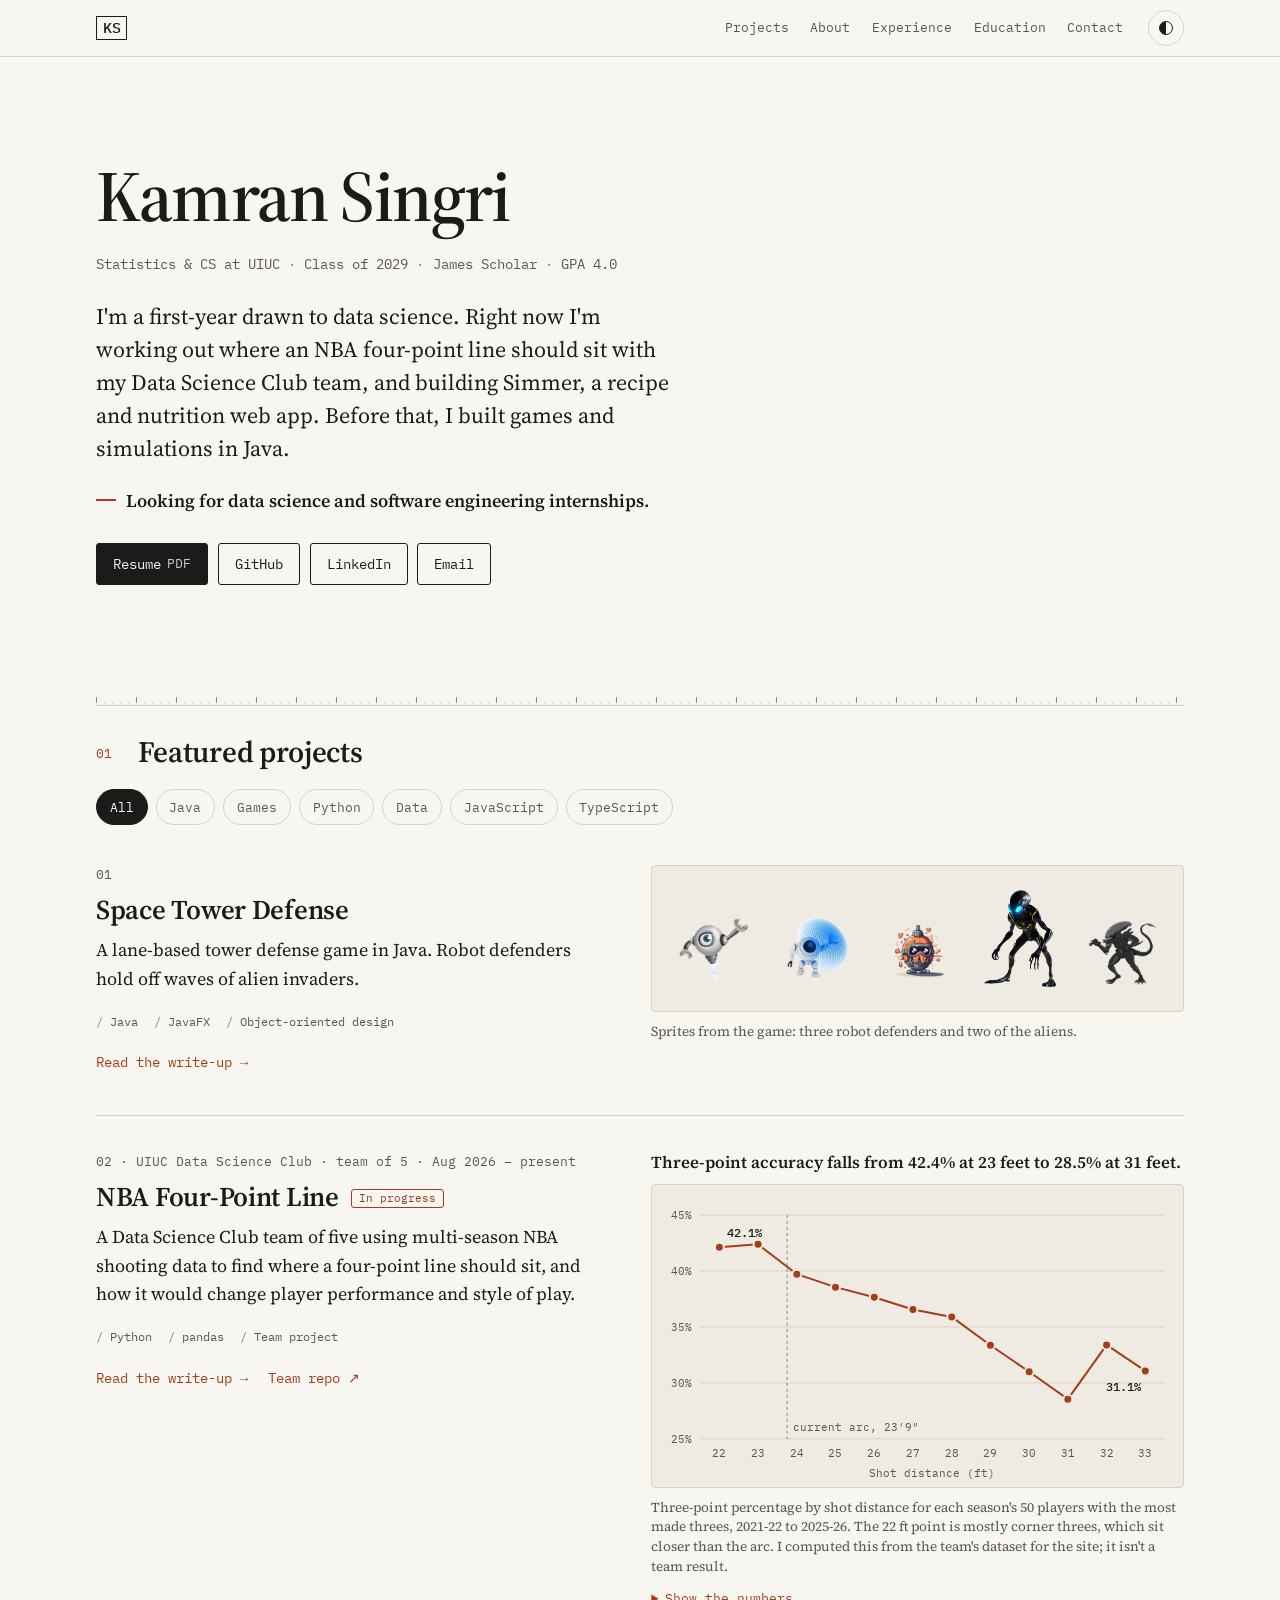
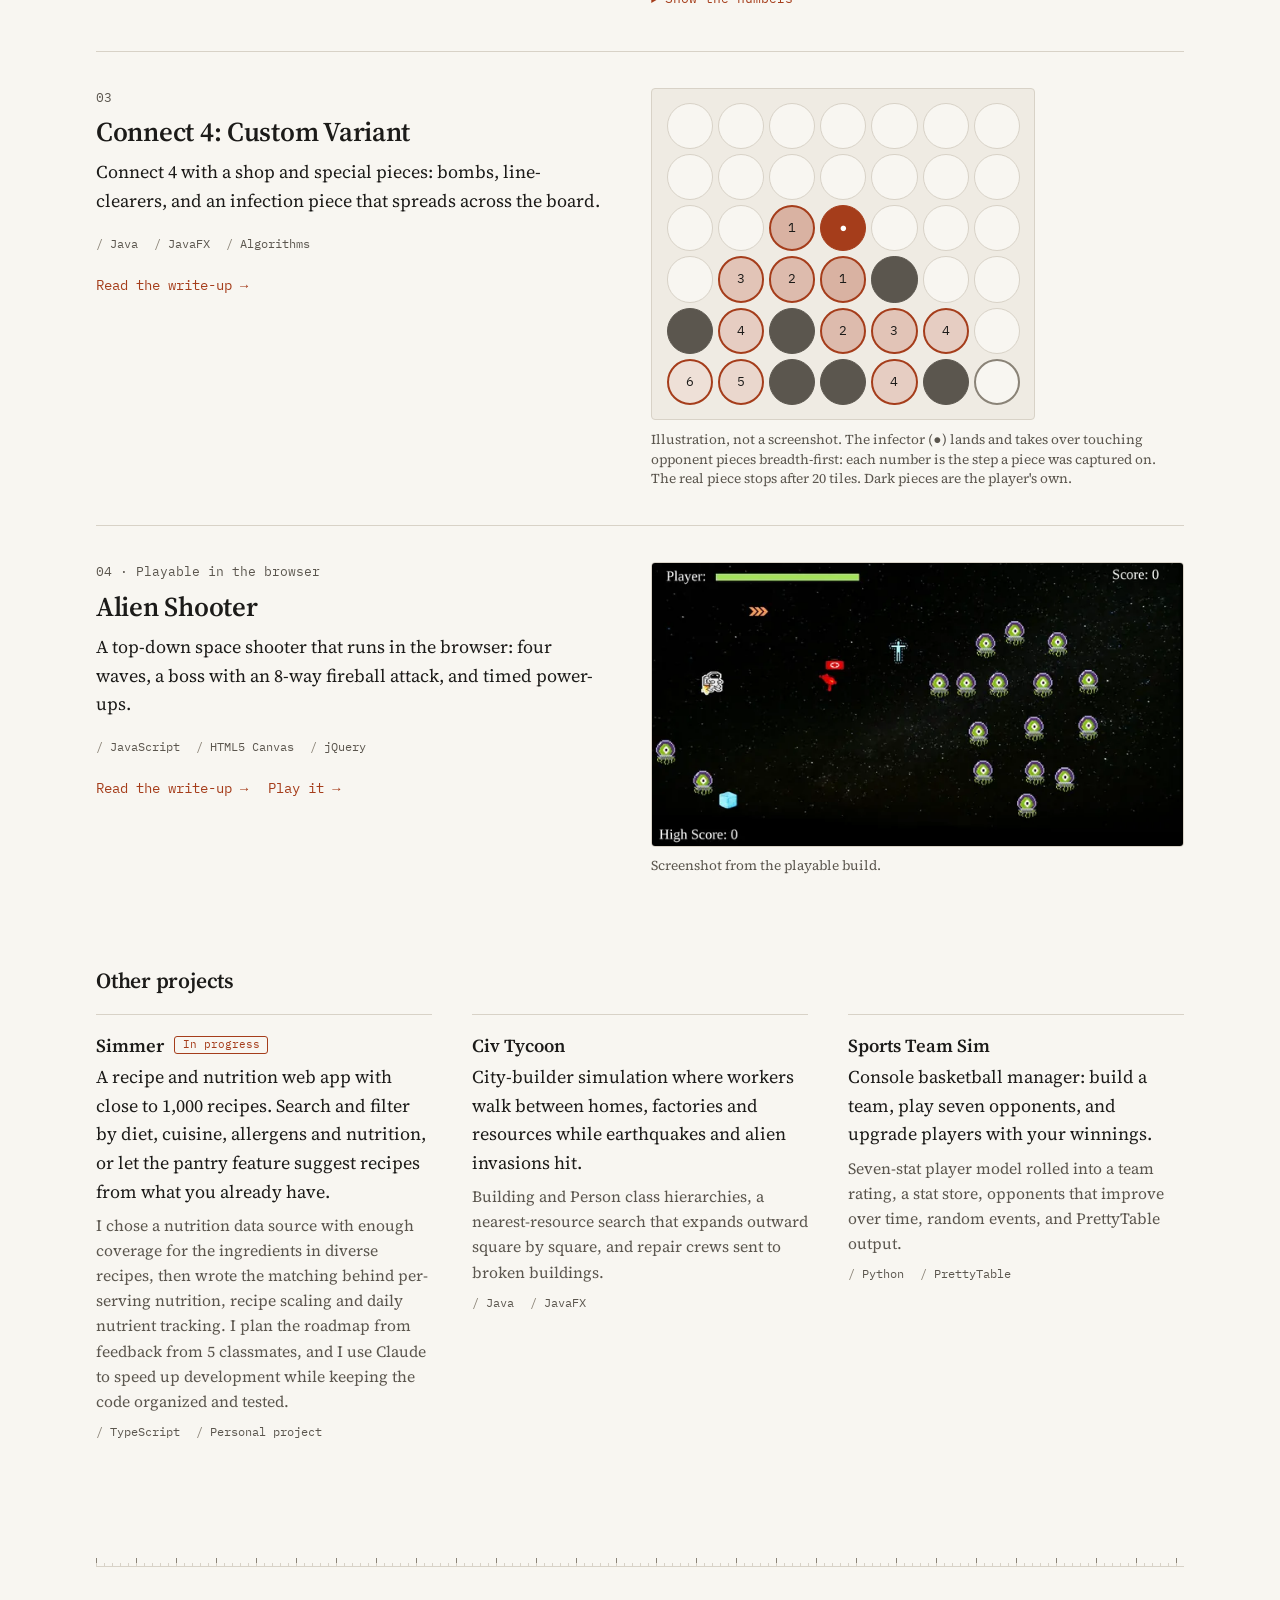
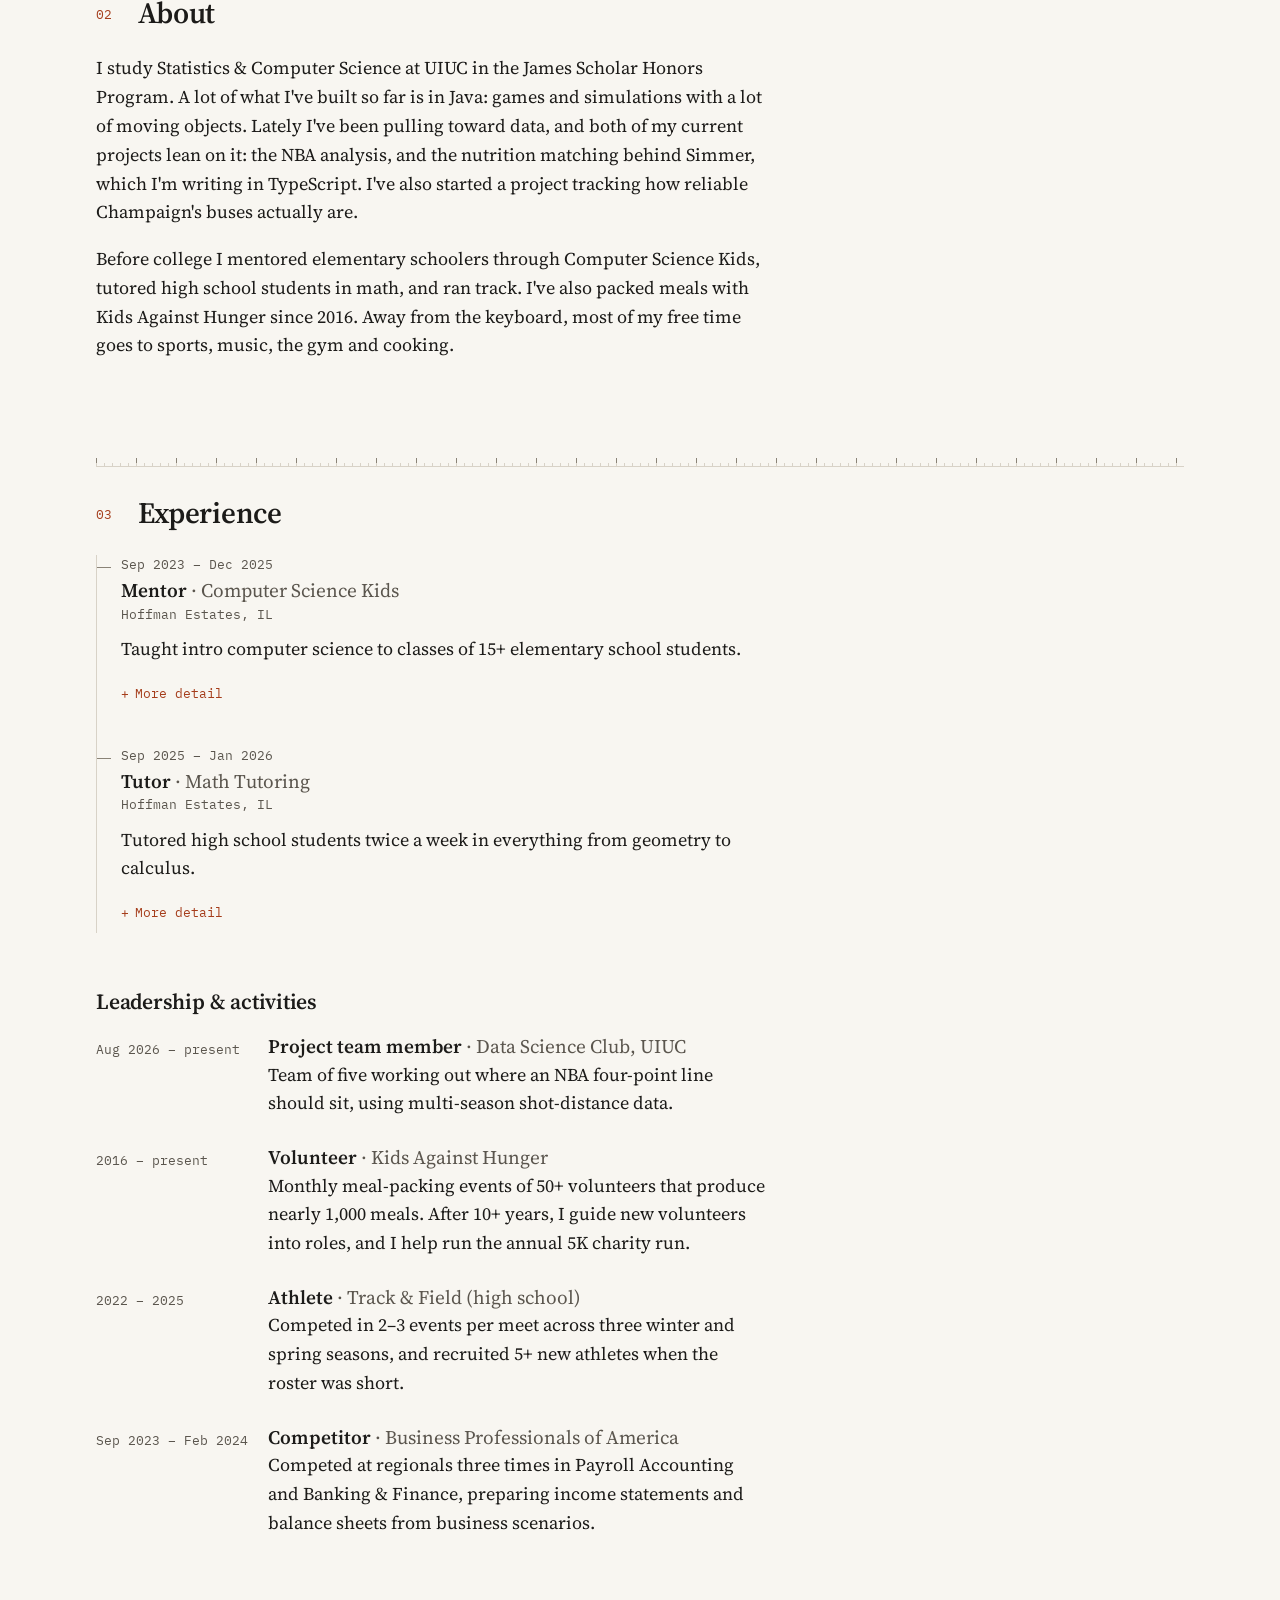
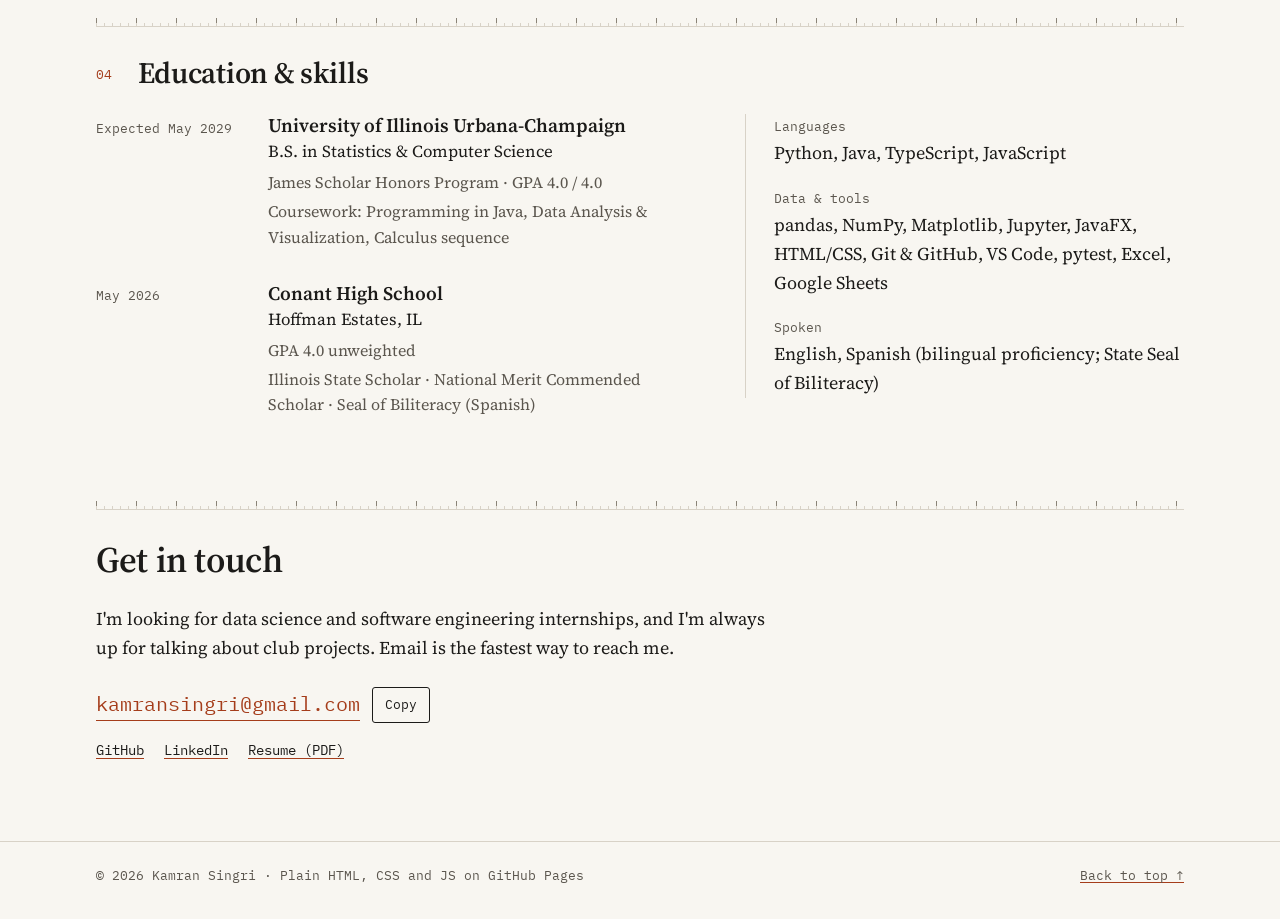
==== index.html @ b85ba096 "Clarify copy: specific hero intro, chart takeaway, less jargon - Hero intro says what Kamran is work" ====
<!doctype html>
<html lang="en">
<head>
<meta charset="utf-8">
<meta name="viewport" content="width=device-width, initial-scale=1">
<title>Kamran Singri · Statistics &amp; CS at UIUC</title>
<meta name="description" content="Kamran Singri: first-year Statistics & Computer Science student at UIUC, interested in data science. Projects in Python, Java and JavaScript.">
<meta name="author" content="Kamran Singri">
<link rel="canonical" href="https://kamransingri.github.io/">
<meta property="og:type" content="website">
<meta property="og:title" content="Kamran Singri · Statistics & CS at UIUC">
<meta property="og:description" content="First-year Statistics & Computer Science student at UIUC, interested in data science. Projects, experience and contact.">
<meta property="og:url" content="https://kamransingri.github.io/">
<meta property="og:image" content="https://kamransingri.github.io/assets/og.png">
<meta property="og:image:width" content="1200">
<meta property="og:image:height" content="630">
<meta property="og:image:alt" content="Kamran Singri: UIUC, Statistics & CS, data science">
<meta name="twitter:card" content="summary_large_image">
<meta name="theme-color" content="#f8f6f1" media="(prefers-color-scheme: light)">
<meta name="theme-color" content="#161513" media="(prefers-color-scheme: dark)">
<link rel="icon" href="favicon.svg" type="image/svg+xml">
<link rel="icon" href="favicon-32.png" sizes="32x32" type="image/png">
<link rel="apple-touch-icon" href="apple-touch-icon.png">
<link rel="preload" href="assets/fonts/source-serif-4-var.woff2" as="font" type="font/woff2" crossorigin>
<link rel="stylesheet" href="css/style.css">
<script>try{var t=localStorage.getItem("theme");if(t==="light"||t==="dark")document.documentElement.setAttribute("data-theme",t)}catch(e){}</script>
</head>
<body>
<a class="skip" href="#main">Skip to content</a>

<header class="site-nav">
  <div class="nav-inner">
    <a class="brand mono" href="#top" aria-label="KS: Kamran Singri, back to top">KS</a>
    <nav aria-label="Sections">
      <ul class="nav-links">
        <li><a href="#projects">Projects</a></li>
        <li><a href="#about">About</a></li>
        <li><a href="#experience">Experience</a></li>
        <li><a href="#education">Education</a></li>
        <li><a href="#contact">Contact</a></li>
      </ul>
    </nav>
    <button type="button" class="theme-toggle" aria-label="Switch to dark theme" hidden><span class="theme-icon" aria-hidden="true"></span></button>
  </div>
</header>

<main id="main">
  <section class="intro" id="top" aria-labelledby="intro-title">
    <div class="wrap" data-render="intro"><!--r:intro--><h1 id="intro-title">Kamran Singri</h1><ul class="creds mono" aria-label="At a glance"><li>Statistics &amp; CS at UIUC</li><li>Class of 2029</li><li>James Scholar</li><li>GPA 4.0</li></ul><p class="lede">I'm a first-year drawn to data science. Right now I'm working out where an NBA four-point line should sit with my Data Science Club team, and building Simmer, a recipe and nutrition web app. Before that, I built games and simulations in Java.</p><p class="seeking">Looking for data science and software engineering internships.</p><ul class="link-row" aria-label="Links"><li><a class="btn btn-primary" href="assets/resume.pdf">Resume <span class="mono small">PDF</span></a></li><li><a class="btn" href="https://github.com/kamransingri" rel="noopener">GitHub</a></li><li><a class="btn" href="https://www.linkedin.com/in/kamran-singri-745344428/" rel="noopener">LinkedIn</a></li><li><a class="btn" href="mailto:kamransingri@gmail.com">Email</a></li></ul><!--/r:intro--></div>
  </section>

  <section class="section" id="projects" aria-labelledby="projects-title">
    <div class="wrap">
      <h2 id="projects-title"><span class="sec-num mono">01</span>Featured projects</h2>
      <div data-render="filters"><!--r:filters--><div class="filters" role="group" aria-label="Filter projects by tag" hidden><button type="button" class="chip" aria-pressed="true" data-filter="all">All</button><button type="button" class="chip" aria-pressed="false" data-filter="java">Java</button><button type="button" class="chip" aria-pressed="false" data-filter="games">Games</button><button type="button" class="chip" aria-pressed="false" data-filter="python">Python</button><button type="button" class="chip" aria-pressed="false" data-filter="data">Data</button><button type="button" class="chip" aria-pressed="false" data-filter="javascript">JavaScript</button><button type="button" class="chip" aria-pressed="false" data-filter="typescript">TypeScript</button><p class="filter-count mono" aria-live="polite"></p></div><!--/r:filters--></div>
      <div class="projects" data-render="featured"><!--r:featured--><article class="project" data-tags="java games" aria-labelledby="pj-space-tower-defense"><div class="project-text"><p class="idx mono">01</p><h3 id="pj-space-tower-defense"><a href="projects/space-tower-defense.html">Space Tower Defense</a></h3><p>A lane-based tower defense game in Java. Robot defenders hold off waves of alien invaders.</p><ul class="tags" aria-label="Tech"><li class="mono">Java</li><li class="mono">JavaFX</li><li class="mono">Object-oriented design</li></ul><ul class="project-links"><li><a href="projects/space-tower-defense.html">Read the write-up <span aria-hidden="true">→</span></a></li></ul></div><div class="project-visual"><figure class="visual visual-sprites"><div class="sprite-row"><img src="assets/img/pvz/defenders/RobotShooter.webp" alt="Robot Shooter defender sprite" width="72" height="72" loading="lazy" decoding="async"><img src="assets/img/pvz/defenders/RobotShield.webp" alt="Robot Shield defender sprite" width="72" height="72" loading="lazy" decoding="async"><img src="assets/img/pvz/defenders/RobotMineActivated.webp" alt="Robot Mine defender sprite" width="72" height="72" loading="lazy" decoding="async"><img src="assets/img/pvz/enemies/BasicAlien.webp" alt="Basic Alien enemy sprite" width="72" height="72" loading="lazy" decoding="async"><img src="assets/img/pvz/enemies/DashingAlien.webp" alt="Dashing Alien enemy sprite" width="72" height="72" loading="lazy" decoding="async"></div><figcaption>Sprites from the game: three robot defenders and two of the aliens.</figcaption></figure></div></article><article class="project" data-tags="python data" aria-labelledby="pj-nba-four-point-line"><div class="project-text"><p class="idx mono">02 · UIUC Data Science Club · team of 5 · Aug 2026 – present</p><h3 id="pj-nba-four-point-line"><a href="projects/nba-four-point-line.html">NBA Four-Point Line</a> <span class="status mono">In progress</span></h3><p>A Data Science Club team of five using multi-season NBA shooting data to find where a four-point line should sit, and how it would change player performance and style of play.</p><ul class="tags" aria-label="Tech"><li class="mono">Python</li><li class="mono">pandas</li><li class="mono">Team project</li></ul><ul class="project-links"><li><a href="projects/nba-four-point-line.html">Read the write-up <span aria-hidden="true">→</span></a></li><li><a href="https://github.com/UIUC-DSC/team-Starting-Five-Minus-One" rel="noopener">Team repo <span aria-hidden="true">↗</span></a></li></ul></div><div class="project-visual"><figure class="visual visual-chart"><p class="chart-takeaway">Three-point accuracy falls from 42.4% at 23 feet to 28.5% at 31 feet.</p><div class="chart-wrap" data-chart><svg class="chart" viewBox="0 0 640 290" role="img" aria-labelledby="nba-chart-title"><title id="nba-chart-title">3-point percentage by shot distance, 22 to 33 feet</title><line class="grid" x1="44" x2="626" y1="246.0" y2="246.0"/><line class="grid" x1="44" x2="626" y1="190.0" y2="190.0"/><line class="grid" x1="44" x2="626" y1="134.0" y2="134.0"/><line class="grid" x1="44" x2="626" y1="78.0" y2="78.0"/><line class="grid" x1="44" x2="626" y1="22.0" y2="22.0"/><text class="tick" x="36" y="250.0" text-anchor="end">25%</text><text class="tick" x="36" y="194.0" text-anchor="end">30%</text><text class="tick" x="36" y="138.0" text-anchor="end">35%</text><text class="tick" x="36" y="82.0" text-anchor="end">40%</text><text class="tick" x="36" y="26.0" text-anchor="end">45%</text><text class="tick" x="68.3" y="264" text-anchor="middle">22</text><text class="tick" x="116.8" y="264" text-anchor="middle">23</text><text class="tick" x="165.3" y="264" text-anchor="middle">24</text><text class="tick" x="213.8" y="264" text-anchor="middle">25</text><text class="tick" x="262.3" y="264" text-anchor="middle">26</text><text class="tick" x="310.8" y="264" text-anchor="middle">27</text><text class="tick" x="359.3" y="264" text-anchor="middle">28</text><text class="tick" x="407.8" y="264" text-anchor="middle">29</text><text class="tick" x="456.3" y="264" text-anchor="middle">30</text><text class="tick" x="504.8" y="264" text-anchor="middle">31</text><text class="tick" x="553.3" y="264" text-anchor="middle">32</text><text class="tick" x="601.8" y="264" text-anchor="middle">33</text><line class="ref" x1="153.1" x2="153.1" y1="22" y2="246"/><text class="ref-label" x="159.1" y="238">current arc, 23′9″</text><path class="line" d="M68.3,54.4L116.8,51.4L165.3,81.2L213.8,94.2L262.3,104.3L310.8,116.5L359.3,124.0L407.8,152.3L456.3,178.9L504.8,206.3L553.3,152.0L601.8,178.0"/><g role="list"><g class="pt" tabindex="0" role="listitem" aria-label="22 ft: 42.1% (2,990 of 7,101)" data-tip="22 ft: 42.1% (2,990 of 7,101)"><circle class="hit" cx="68.3" cy="54.4" r="14"/><circle class="dot" cx="68.3" cy="54.4" r="4.5"/><title>22 ft: 42.1% (2,990 of 7,101)</title></g><g class="pt" tabindex="-1" role="listitem" aria-label="23 ft: 42.4% (5,639 of 13,307)" data-tip="23 ft: 42.4% (5,639 of 13,307)"><circle class="hit" cx="116.8" cy="51.4" r="14"/><circle class="dot" cx="116.8" cy="51.4" r="4.5"/><title>23 ft: 42.4% (5,639 of 13,307)</title></g><g class="pt" tabindex="-1" role="listitem" aria-label="24 ft: 39.7% (6,425 of 16,178)" data-tip="24 ft: 39.7% (6,425 of 16,178)"><circle class="hit" cx="165.3" cy="81.2" r="14"/><circle class="dot" cx="165.3" cy="81.2" r="4.5"/><title>24 ft: 39.7% (6,425 of 16,178)</title></g><g class="pt" tabindex="-1" role="listitem" aria-label="25 ft: 38.6% (13,544 of 35,132)" data-tip="25 ft: 38.6% (13,544 of 35,132)"><circle class="hit" cx="213.8" cy="94.2" r="14"/><circle class="dot" cx="213.8" cy="94.2" r="4.5"/><title>25 ft: 38.6% (13,544 of 35,132)</title></g><g class="pt" tabindex="-1" role="listitem" aria-label="26 ft: 37.7% (10,611 of 28,183)" data-tip="26 ft: 37.7% (10,611 of 28,183)"><circle class="hit" cx="262.3" cy="104.3" r="14"/><circle class="dot" cx="262.3" cy="104.3" r="4.5"/><title>26 ft: 37.7% (10,611 of 28,183)</title></g><g class="pt" tabindex="-1" role="listitem" aria-label="27 ft: 36.6% (5,160 of 14,114)" data-tip="27 ft: 36.6% (5,160 of 14,114)"><circle class="hit" cx="310.8" cy="116.5" r="14"/><circle class="dot" cx="310.8" cy="116.5" r="4.5"/><title>27 ft: 36.6% (5,160 of 14,114)</title></g><g class="pt" tabindex="-1" role="listitem" aria-label="28 ft: 35.9% (2,362 of 6,581)" data-tip="28 ft: 35.9% (2,362 of 6,581)"><circle class="hit" cx="359.3" cy="124.0" r="14"/><circle class="dot" cx="359.3" cy="124.0" r="4.5"/><title>28 ft: 35.9% (2,362 of 6,581)</title></g><g class="pt" tabindex="-1" role="listitem" aria-label="29 ft: 33.4% (1,157 of 3,468)" data-tip="29 ft: 33.4% (1,157 of 3,468)"><circle class="hit" cx="407.8" cy="152.3" r="14"/><circle class="dot" cx="407.8" cy="152.3" r="4.5"/><title>29 ft: 33.4% (1,157 of 3,468)</title></g><g class="pt" tabindex="-1" role="listitem" aria-label="30 ft: 31.0% (581 of 1,875)" data-tip="30 ft: 31.0% (581 of 1,875)"><circle class="hit" cx="456.3" cy="178.9" r="14"/><circle class="dot" cx="456.3" cy="178.9" r="4.5"/><title>30 ft: 31.0% (581 of 1,875)</title></g><g class="pt" tabindex="-1" role="listitem" aria-label="31 ft: 28.5% (280 of 981)" data-tip="31 ft: 28.5% (280 of 981)"><circle class="hit" cx="504.8" cy="206.3" r="14"/><circle class="dot" cx="504.8" cy="206.3" r="4.5"/><title>31 ft: 28.5% (280 of 981)</title></g><g class="pt" tabindex="-1" role="listitem" aria-label="32 ft: 33.4% (183 of 548)" data-tip="32 ft: 33.4% (183 of 548)"><circle class="hit" cx="553.3" cy="152.0" r="14"/><circle class="dot" cx="553.3" cy="152.0" r="4.5"/><title>32 ft: 33.4% (183 of 548)</title></g><g class="pt" tabindex="-1" role="listitem" aria-label="33 ft: 31.1% (96 of 309)" data-tip="33 ft: 31.1% (96 of 309)"><circle class="hit" cx="601.8" cy="178.0" r="14"/><circle class="dot" cx="601.8" cy="178.0" r="4.5"/><title>33 ft: 31.1% (96 of 309)</title></g></g><text class="direct" x="76.3" y="44.4">42.1%</text><text class="direct" x="597.8" y="198.0" text-anchor="end">31.1%</text><text class="axis-label" x="335" y="284" text-anchor="middle">Shot distance (ft)</text></svg><div class="tip" role="status" aria-live="polite" hidden></div></div><figcaption>Three-point percentage by shot distance for each season's 50 players with the most made threes, 2021-22 to 2025-26. The 22 ft point is mostly corner threes, which sit closer than the arc. I computed this from the team's dataset for the site; it isn't a team result.</figcaption><details class="data-table"><summary>Show the numbers</summary><div class="table-wrap"><table><thead><tr><th scope="col">Distance</th><th scope="col">Made</th><th scope="col">Attempted</th><th scope="col">3P%</th></tr></thead><tbody><tr><td>22 ft</td><td>2,990</td><td>7,101</td><td>42.1%</td></tr><tr><td>23 ft</td><td>5,639</td><td>13,307</td><td>42.4%</td></tr><tr><td>24 ft</td><td>6,425</td><td>16,178</td><td>39.7%</td></tr><tr><td>25 ft</td><td>13,544</td><td>35,132</td><td>38.6%</td></tr><tr><td>26 ft</td><td>10,611</td><td>28,183</td><td>37.7%</td></tr><tr><td>27 ft</td><td>5,160</td><td>14,114</td><td>36.6%</td></tr><tr><td>28 ft</td><td>2,362</td><td>6,581</td><td>35.9%</td></tr><tr><td>29 ft</td><td>1,157</td><td>3,468</td><td>33.4%</td></tr><tr><td>30 ft</td><td>581</td><td>1,875</td><td>31.0%</td></tr><tr><td>31 ft</td><td>280</td><td>981</td><td>28.5%</td></tr><tr><td>32 ft</td><td>183</td><td>548</td><td>33.4%</td></tr><tr><td>33 ft</td><td>96</td><td>309</td><td>31.1%</td></tr></tbody></table></div></details></figure></div></article><article class="project" data-tags="java games" aria-labelledby="pj-connect-4-variant"><div class="project-text"><p class="idx mono">03</p><h3 id="pj-connect-4-variant"><a href="projects/connect-4-variant.html">Connect 4: Custom Variant</a></h3><p>Connect 4 with a shop and special pieces: bombs, line-clearers, and an infection piece that spreads across the board.</p><ul class="tags" aria-label="Tech"><li class="mono">Java</li><li class="mono">JavaFX</li><li class="mono">Algorithms</li></ul><ul class="project-links"><li><a href="projects/connect-4-variant.html">Read the write-up <span aria-hidden="true">→</span></a></li></ul></div><div class="project-visual"><figure class="visual visual-board"><div class="board" role="img" aria-label="Illustration: the infector piece lands on a Connect 4 board and takes over touching opponent pieces outward, one step at a time."><span class="cell"></span><span class="cell"></span><span class="cell"></span><span class="cell"></span><span class="cell"></span><span class="cell"></span><span class="cell"></span><span class="cell"></span><span class="cell"></span><span class="cell"></span><span class="cell"></span><span class="cell"></span><span class="cell"></span><span class="cell"></span><span class="cell"></span><span class="cell"></span><span class="cell g" style="--g:1">1</span><span class="cell inf">●</span><span class="cell"></span><span class="cell"></span><span class="cell"></span><span class="cell"></span><span class="cell g" style="--g:3">3</span><span class="cell g" style="--g:2">2</span><span class="cell g" style="--g:1">1</span><span class="cell own"></span><span class="cell"></span><span class="cell"></span><span class="cell own"></span><span class="cell g" style="--g:4">4</span><span class="cell own"></span><span class="cell g" style="--g:2">2</span><span class="cell g" style="--g:3">3</span><span class="cell g" style="--g:4">4</span><span class="cell"></span><span class="cell g" style="--g:6">6</span><span class="cell g" style="--g:5">5</span><span class="cell own"></span><span class="cell own"></span><span class="cell g" style="--g:4">4</span><span class="cell own"></span><span class="cell opp"></span></div><figcaption>Illustration, not a screenshot. The infector (●) lands and takes over touching opponent pieces breadth-first: each number is the step a piece was captured on. The real piece stops after 20 tiles. Dark pieces are the player's own.</figcaption></figure></div></article><article class="project" data-tags="javascript games" aria-labelledby="pj-alien-shooter"><div class="project-text"><p class="idx mono">04 · Playable in the browser</p><h3 id="pj-alien-shooter"><a href="projects/alien-shooter.html">Alien Shooter</a></h3><p>A top-down space shooter that runs in the browser: four waves, a boss with an 8-way fireball attack, and timed power-ups.</p><ul class="tags" aria-label="Tech"><li class="mono">JavaScript</li><li class="mono">HTML5 Canvas</li><li class="mono">jQuery</li></ul><ul class="project-links"><li><a href="projects/alien-shooter.html">Read the write-up <span aria-hidden="true">→</span></a></li><li><a href="demos/alien-shooter/index.html">Play it <span aria-hidden="true">→</span></a></li></ul></div><div class="project-visual"><figure class="visual visual-image"><img src="assets/img/alien-shooter.webp" srcset="assets/img/alien-shooter-640.webp 640w, assets/img/alien-shooter.webp 1200w" sizes="(min-width: 880px) 34rem, 100vw" alt="Alien Shooter gameplay: the astronaut on a starfield with aliens closing in" width="1200" height="640" loading="lazy" decoding="async"><figcaption>Screenshot from the playable build.</figcaption></figure></div></article><!--/r:featured--></div>
      <h3 class="h-sub" id="other-title">Other projects</h3>
      <div data-render="others"><!--r:others--><ul class="others"><li class="other" data-tags="typescript"><h4>Simmer <span class="status mono">In progress</span></h4><p>A recipe and nutrition web app with close to 1,000 recipes. Search and filter by diet, cuisine, allergens and nutrition, or let the pantry feature suggest recipes from what you already have.</p><p class="muted">I chose a nutrition data source with enough coverage for the ingredients in diverse recipes, then wrote the matching behind per-serving nutrition, recipe scaling and daily nutrient tracking. I plan the roadmap from feedback from 5 classmates, and I use Claude to speed up development while keeping the code organized and tested.</p><ul class="tags" aria-label="Tech"><li class="mono">TypeScript</li><li class="mono">Personal project</li></ul></li><li class="other" data-tags="java games"><h4>Civ Tycoon</h4><p>City-builder simulation where workers walk between homes, factories and resources while earthquakes and alien invasions hit.</p><p class="muted">Building and Person class hierarchies, a nearest-resource search that expands outward square by square, and repair crews sent to broken buildings.</p><ul class="tags" aria-label="Tech"><li class="mono">Java</li><li class="mono">JavaFX</li></ul></li><li class="other" data-tags="python games"><h4>Sports Team Sim</h4><p>Console basketball manager: build a team, play seven opponents, and upgrade players with your winnings.</p><p class="muted">Seven-stat player model rolled into a team rating, a stat store, opponents that improve over time, random events, and PrettyTable output.</p><ul class="tags" aria-label="Tech"><li class="mono">Python</li><li class="mono">PrettyTable</li></ul></li></ul><!--/r:others--></div>
      <p class="filter-empty muted" hidden>No projects with that tag.</p>
    </div>
  </section>

  <section class="section" id="about" aria-labelledby="about-title">
    <div class="wrap">
      <h2 id="about-title"><span class="sec-num mono">02</span>About</h2>
      <div class="prose" data-render="about"><!--r:about--><p>I study Statistics &amp; Computer Science at UIUC in the James Scholar Honors Program. A lot of what I've built so far is in Java: games and simulations with a lot of moving objects. Lately I've been pulling toward data, and both of my current projects lean on it: the NBA analysis, and the nutrition matching behind Simmer, which I'm writing in TypeScript. I've also started a project tracking how reliable Champaign's buses actually are.</p><p>Before college I mentored elementary schoolers through Computer Science Kids, tutored high school students in math, and ran track. I've also packed meals with Kids Against Hunger since 2016. Away from the keyboard, most of my free time goes to sports, music, the gym and cooking.</p><!--/r:about--></div>
    </div>
  </section>

  <section class="section" id="experience" aria-labelledby="experience-title">
    <div class="wrap">
      <h2 id="experience-title"><span class="sec-num mono">03</span>Experience</h2>
      <div data-render="experience"><!--r:experience--><ol class="timeline"><li class="tl-item"><p class="tl-when mono">Sep 2023 – Dec 2025</p><div class="tl-body"><h3>Mentor <span class="at">· Computer Science Kids</span></h3><p class="meta mono">Hoffman Estates, IL</p><p>Taught intro computer science to classes of 15+ elementary school students.</p><details class="more" id="exp-0"><summary>More detail</summary><ul><li>Turned abstract programming ideas into lessons that made sense to elementary schoolers.</li><li>Ran large-group activities for up to 60 students per session.</li><li>Designed and ran hands-on activities with a team of other mentors to reinforce core CS concepts.</li></ul></details></div></li><li class="tl-item"><p class="tl-when mono">Sep 2025 – Jan 2026</p><div class="tl-body"><h3>Tutor <span class="at">· Math Tutoring</span></h3><p class="meta mono">Hoffman Estates, IL</p><p>Tutored high school students twice a week in everything from geometry to calculus.</p><details class="more" id="exp-1"><summary>More detail</summary><ul><li>Worked one on one with 5+ students a session, using visual demonstrations and worked examples.</li><li>Worked with the other tutors on different ways to explain a topic when a student was stuck.</li></ul></details></div></li></ol><!--/r:experience--></div>
      <h3 class="h-sub" id="activities">Leadership &amp; activities</h3>
      <div data-render="activities"><!--r:activities--><ul class="acts"><li><p class="tl-when mono">Aug 2026 – present</p><div><h4>Project team member <span class="at">· Data Science Club, UIUC</span></h4><p>Team of five working out where an NBA four-point line should sit, using multi-season shot-distance data.</p></div></li><li><p class="tl-when mono">2016 – present</p><div><h4>Volunteer <span class="at">· Kids Against Hunger</span></h4><p>Monthly meal-packing events of 50+ volunteers that produce nearly 1,000 meals. After 10+ years, I guide new volunteers into roles, and I help run the annual 5K charity run.</p></div></li><li><p class="tl-when mono">2022 – 2025</p><div><h4>Athlete <span class="at">· Track &amp; Field (high school)</span></h4><p>Competed in 2–3 events per meet across three winter and spring seasons, and recruited 5+ new athletes when the roster was short.</p></div></li><li><p class="tl-when mono">Sep 2023 – Feb 2024</p><div><h4>Competitor <span class="at">· Business Professionals of America</span></h4><p>Competed at regionals three times in Payroll Accounting and Banking &amp; Finance, preparing income statements and balance sheets from business scenarios.</p></div></li></ul><!--/r:activities--></div>
    </div>
  </section>

  <section class="section" id="education" aria-labelledby="education-title">
    <div class="wrap">
      <h2 id="education-title"><span class="sec-num mono">04</span>Education &amp; skills</h2>
      <div class="edu-band" data-render="education"><!--r:education--><ul class="edu"><li><p class="tl-when mono">Expected May 2029</p><div><h3>University of Illinois Urbana-Champaign</h3><p class="meta">B.S. in Statistics &amp; Computer Science</p><p class="muted">James Scholar Honors Program · GPA 4.0 / 4.0</p><p class="muted">Coursework: Programming in Java, Data Analysis &amp; Visualization, Calculus sequence</p></div></li><li><p class="tl-when mono">May 2026</p><div><h3>Conant High School</h3><p class="meta">Hoffman Estates, IL</p><p class="muted">GPA 4.0 unweighted</p><p class="muted">Illinois State Scholar · National Merit Commended Scholar · Seal of Biliteracy (Spanish)</p></div></li></ul><dl class="skills"><div><dt class="mono">Languages</dt><dd>Python, Java, TypeScript, JavaScript</dd></div><div><dt class="mono">Data &amp; tools</dt><dd>pandas, NumPy, Matplotlib, Jupyter, JavaFX, HTML/CSS, Git &amp; GitHub, VS Code, pytest, Excel, Google Sheets</dd></div><div><dt class="mono">Spoken</dt><dd>English, Spanish (bilingual proficiency; State Seal of Biliteracy)</dd></div></dl><!--/r:education--></div>
    </div>
  </section>

  <section class="section contact" id="contact" aria-labelledby="contact-title">
    <div class="wrap" data-render="contact"><!--r:contact--><h2 id="contact-title">Get in touch</h2><p>I'm looking for data science and software engineering internships, and I'm always up for talking about club projects. Email is the fastest way to reach me.</p><p class="email-line"><a class="email mono" href="mailto:kamransingri@gmail.com">kamransingri@gmail.com</a><button type="button" class="btn btn-small copy" data-copy="kamransingri@gmail.com" hidden>Copy</button><span class="copied mono" role="status" aria-live="polite"></span></p><ul class="link-row plain"><li><a href="https://github.com/kamransingri" rel="noopener">GitHub</a></li><li><a href="https://www.linkedin.com/in/kamran-singri-745344428/" rel="noopener">LinkedIn</a></li><li><a href="assets/resume.pdf">Resume (PDF)</a></li></ul><!--/r:contact--></div>
  </section>
</main>

<footer class="site-footer">
  <div class="wrap footer-inner">
    <p class="mono small">© 2026 Kamran Singri · Plain HTML, CSS and JS on GitHub Pages</p>
    <p class="mono small"><a href="#top">Back to top ↑</a></p>
  </div>
</footer>

<script src="content/data.js"></script>
<script src="js/render.js"></script>
<script src="js/main.js"></script>
</body>
</html>
---- css/style.css ----
/* ==========================================================
   Kamran Singri: site styles
   Tokens first; everything else uses them.
   ========================================================== */

@font-face {
  font-family: "Source Serif 4";
  src: url("../assets/fonts/source-serif-4-var.woff2") format("woff2");
  font-weight: 400 700;
  font-style: normal;
  font-display: swap;
}
@font-face {
  font-family: "IBM Plex Mono";
  src: url("../assets/fonts/plex-mono-400.woff2") format("woff2");
  font-weight: 400;
  font-style: normal;
  font-display: swap;
}
@font-face {
  font-family: "IBM Plex Mono";
  src: url("../assets/fonts/plex-mono-500.woff2") format("woff2");
  font-weight: 500;
  font-style: normal;
  font-display: swap;
}

:root {
  color-scheme: light;
  --bg: #f8f6f1;
  --surface: #efebe3;
  --text: #1c1b19;
  --muted: #5b564e;
  --rule: #d8d2c7;
  --tick: #8a8377;
  --accent: #a53d1b;          /* "red pen" vermilion */
  --accent-ink: #ffffff;
  --accent-soft: rgba(165, 61, 27, 0.1);
  --focus: #a53d1b;

  --serif: "Source Serif 4", "Iowan Old Style", "Charter", Georgia, serif;
  --mono: "IBM Plex Mono", ui-monospace, "SFMono-Regular", Menlo, Consolas, monospace;

  --measure: 42rem;           /* ~70 characters of body text */
  --wide: 68rem;
  --gutter: clamp(1rem, 4vw, 2rem);
  --nav-h: 3.5rem;
}

@media (prefers-color-scheme: dark) {
  :root:not([data-theme="light"]) {
    color-scheme: dark;
    --bg: #161513;
    --surface: #201e1b;
    --text: #ebe7df;
    --muted: #a9a297;
    --rule: #37342f;
    --tick: #756e64;
    --accent: #f0906e;
    --accent-ink: #161513;
    --accent-soft: rgba(240, 144, 110, 0.12);
    --focus: #f0906e;
  }
}
:root[data-theme="dark"] {
  color-scheme: dark;
  --bg: #161513;
  --surface: #201e1b;
  --text: #ebe7df;
  --muted: #a9a297;
  --rule: #37342f;
  --tick: #756e64;
  --accent: #f0906e;
  --accent-ink: #161513;
  --accent-soft: rgba(240, 144, 110, 0.12);
  --focus: #f0906e;
}

/* ---------- Base ---------- */
*, *::before, *::after { box-sizing: border-box; }
html {
  -webkit-text-size-adjust: 100%;
  scroll-padding-top: calc(var(--nav-h) + 1rem);
}
@media (prefers-reduced-motion: no-preference) {
  html { scroll-behavior: smooth; }
}
body {
  margin: 0;
  background: var(--bg);
  color: var(--text);
  font-family: var(--serif);
  font-size: 1.125rem;
  line-height: 1.6;
  font-optical-sizing: auto;
  text-rendering: optimizeLegibility;
}
img, svg { max-width: 100%; height: auto; display: block; }
a { color: inherit; text-decoration-color: var(--accent); text-decoration-thickness: 1px; text-underline-offset: 0.18em; }
a:hover { color: var(--accent); }
p { margin: 0 0 1em; }
h1, h2, h3, h4 { line-height: 1.2; margin: 0; font-weight: 600; }
ul, ol { margin: 0; padding: 0; }
code { font-family: var(--mono); font-size: 0.85em; background: var(--surface); padding: 0.1em 0.35em; border-radius: 3px; }
:focus-visible { outline: 2px solid var(--focus); outline-offset: 3px; border-radius: 2px; }

.mono { font-family: var(--mono); letter-spacing: 0; }
.small { font-size: 0.8rem; }
.muted { color: var(--muted); }
[hidden] { display: none !important; }

.skip {
  position: absolute; left: 1rem; top: -3rem; z-index: 100;
  background: var(--text); color: var(--bg); padding: 0.5rem 0.9rem; font-family: var(--mono); font-size: 0.85rem;
}
.skip:focus { top: 0.75rem; }

/* One left edge for the whole page; text blocks are capped at ~70 characters inside it. */
.wrap { max-width: calc(var(--wide) + 2 * var(--gutter)); margin: 0 auto; padding: 0 var(--gutter); }
.prose, .timeline, .edu, .acts, .skills, .contact p, .lede, .page article > * { max-width: var(--measure); }
.page .wrap { max-width: calc(var(--measure) + 2 * var(--gutter)); }

/* ---------- Nav ---------- */
.site-nav {
  position: sticky; top: 0; z-index: 50;
  background: color-mix(in srgb, var(--bg) 92%, transparent);
  border-bottom: 1px solid var(--rule);
  -webkit-backdrop-filter: saturate(1.2) blur(6px);
  backdrop-filter: saturate(1.2) blur(6px);
}
.nav-inner {
  max-width: calc(var(--wide) + 2 * var(--gutter)); margin: 0 auto; padding: 0 var(--gutter);
  height: var(--nav-h); display: flex; align-items: center; gap: 1rem;
}
.brand { font-weight: 500; text-decoration: none; font-size: 0.95rem; border: 1px solid var(--text); padding: 0.1rem 0.35rem; line-height: 1.3; }
.brand:hover { border-color: var(--accent); }
.site-nav nav { margin-left: auto; min-width: 0; overflow-x: auto; scrollbar-width: none; }
@media (max-width: 720px) {
  .site-nav nav { -webkit-mask-image: linear-gradient(to right, #000 85%, transparent); mask-image: linear-gradient(to right, #000 85%, transparent); }
  .nav-links { padding-right: 1.5rem; }
}
.site-nav nav::-webkit-scrollbar { display: none; }
.nav-links { list-style: none; display: flex; gap: 0.25rem; }
.nav-links a {
  display: block; padding: 0.4rem 0.55rem; font-family: var(--mono); font-size: 0.8rem;
  text-decoration: none; color: var(--muted); white-space: nowrap; border-radius: 3px;
}
.nav-links a:hover { color: var(--text); }
.nav-links a[aria-current] { color: var(--text); box-shadow: inset 0 -2px 0 var(--accent); border-radius: 0; }
.theme-toggle {
  flex: none; width: 2.25rem; height: 2.25rem; display: grid; place-items: center;
  background: none; border: 1px solid var(--rule); border-radius: 50%; color: var(--text); cursor: pointer;
}
.theme-toggle:hover { border-color: var(--text); }
.theme-icon { width: 0.9rem; height: 0.9rem; border-radius: 50%; border: 1.5px solid currentColor; background: linear-gradient(90deg, currentColor 50%, transparent 50%); }

/* ---------- Signature: section rules drawn as an axis with tick marks ---------- */
.section { padding: clamp(3rem, 7vw, 5rem) 0 0; }
.section > .wrap::before {
  content: ""; display: block; height: 9px; margin-bottom: 1.75rem;
  background:
    linear-gradient(var(--rule), var(--rule)) left bottom / 100% 1px no-repeat,
    repeating-linear-gradient(to right, var(--rule) 0 1px, transparent 1px 8px) left bottom / 100% 4px no-repeat,
    repeating-linear-gradient(to right, var(--tick) 0 1px, transparent 1px 40px) left bottom / 100% 9px no-repeat;
}
.section h2 { font-size: clamp(1.5rem, 3vw, 1.85rem); margin-bottom: 1.5rem; letter-spacing: -0.01em; }
.sec-num { display: inline-block; min-width: 2.6rem; font-size: 0.8rem; font-weight: 400; color: var(--accent); vertical-align: 0.3em; }
/* Sub-heading inside a section (Other projects, Leadership & activities) */
.section .h-sub { margin: 3.5rem 0 1.25rem; font-size: 1.35rem; letter-spacing: -0.01em; }

/* ---------- Intro ---------- */
.intro { padding: clamp(3rem, 9vw, 6rem) 0 clamp(1rem, 3vw, 2rem); }
.kicker { font-size: 0.85rem; color: var(--muted); margin-bottom: 1rem; }
.intro h1 { font-size: clamp(2.75rem, 8vw, 4.5rem); letter-spacing: -0.025em; font-weight: 600; margin-bottom: 0.9rem; }
/* The at-a-glance facts a recruiter screens on, right under the name */
.creds { list-style: none; display: flex; flex-wrap: wrap; gap: 0.2rem 0; margin: 0 0 1.5rem; font-size: 0.85rem; color: var(--muted); }
.creds li { white-space: nowrap; }
/* Separator rides at the end of each item, so a wrapped line never starts with a dot */
.creds li:not(:last-child)::after { content: "·"; padding: 0 0.6em; color: var(--tick); }
.lede { font-size: clamp(1.2rem, 2.2vw, 1.375rem); line-height: 1.5; max-width: 36rem; }
/* The ask, led by a short red-pen tick so it reads as the point of the page */
.seeking { font-weight: 600; margin: 0; max-width: 36rem; }
.seeking::before {
  content: ""; display: inline-block; width: 1.25rem; height: 2px; margin-right: 0.6rem;
  background: var(--accent); vertical-align: 0.3em;
}
.link-row { list-style: none; display: flex; flex-wrap: wrap; gap: 0.6rem; margin-top: 1.75rem; }
.link-row.plain { gap: 1.25rem; margin-top: 1rem; font-family: var(--mono); font-size: 0.875rem; }

.btn {
  display: inline-flex; align-items: center; gap: 0.4rem; min-height: 2.6rem;
  padding: 0.45rem 1rem; border: 1px solid var(--text); border-radius: 3px; background: transparent;
  font-family: var(--mono); font-size: 0.85rem; color: var(--text); text-decoration: none; cursor: pointer; line-height: 1.2;
}
.btn:hover { border-color: var(--accent); color: var(--accent); }
.btn-primary { background: var(--text); color: var(--bg); }
.btn-primary:hover { background: var(--accent); border-color: var(--accent); color: var(--accent-ink); }
.btn-primary .small { opacity: 0.8; }
.btn-small { min-height: 2.25rem; padding: 0.25rem 0.75rem; font-size: 0.8rem; }

/* ---------- Prose ---------- */
.prose p { max-width: var(--measure); }

/* ---------- Timeline (vertical axis with ticks) ---------- */
.timeline { list-style: none; position: relative; padding-left: 1.5rem; border-left: 1px solid var(--rule); }
.tl-item { position: relative; padding-bottom: 2.25rem; }
.tl-item:last-child { padding-bottom: 0.25rem; }
.tl-item::before { content: ""; position: absolute; left: -1.5rem; top: 0.75rem; width: 0.9rem; height: 1px; background: var(--tick); }
.tl-when { font-size: 0.8rem; color: var(--muted); margin: 0 0 0.25rem; }
.tl-body h3, .acts h4, .edu h3 { font-size: 1.2rem; margin-bottom: 0.15rem; }
.at { font-weight: 400; color: var(--muted); }
.meta { font-size: 0.8rem; color: var(--muted); margin-bottom: 0.6rem; }
.edu .meta { font-family: var(--serif); font-size: 1.05rem; color: var(--text); margin-bottom: 0.25rem; }

details.more { margin-top: -0.25rem; }
details.more summary {
  display: inline-flex; align-items: center; gap: 0.4rem; cursor: pointer; list-style: none;
  font-family: var(--mono); font-size: 0.8rem; color: var(--accent); padding: 0.35rem 0;
}
details.more summary::-webkit-details-marker { display: none; }
details.more summary::before { content: "+"; display: inline-block; width: 1ch; }
details.more[open] summary::before { content: "−"; }
details.more ul { margin: 0.5rem 0 0; padding-left: 1.1rem; }
details.more li { margin-bottom: 0.35rem; }

/* ---------- Projects ---------- */
.filters { display: flex; flex-wrap: wrap; align-items: center; gap: 0.5rem; margin: -0.25rem 0 2rem; }
.chip {
  font-family: var(--mono); font-size: 0.8rem; min-height: 2.25rem; padding: 0.3rem 0.8rem; cursor: pointer;
  background: transparent; color: var(--muted); border: 1px solid var(--rule); border-radius: 999px;
}
.chip:hover { color: var(--text); border-color: var(--text); }
.chip[aria-pressed="true"] { background: var(--text); color: var(--bg); border-color: var(--text); }
.filter-count { margin: 0 0 0 0.5rem; font-size: 0.8rem; color: var(--muted); }

.project {
  display: grid; gap: 1.5rem; padding: 2.25rem 0; border-top: 1px solid var(--rule);
}
.project:first-child { border-top: 0; padding-top: 0.5rem; }
@media (min-width: 880px) {
  .project { grid-template-columns: minmax(0, 1fr) minmax(0, 1.05fr); gap: 3rem; align-items: start; }
}
.idx { font-size: 0.8rem; color: var(--muted); margin-bottom: 0.5rem; }
.project h3 { font-size: clamp(1.4rem, 2.6vw, 1.7rem); margin-bottom: 0.6rem; letter-spacing: -0.01em; }
.project h3 a { text-decoration: none; }
.project h3 a:hover { text-decoration: underline; }
.status { display: inline-block; vertical-align: 0.35em; margin-left: 0.4rem; font-size: 0.7rem; font-weight: 400; padding: 0.1rem 0.45rem; border: 1px solid var(--accent); color: var(--accent); border-radius: 3px; letter-spacing: 0; }
.tags { list-style: none; display: flex; flex-wrap: wrap; gap: 0.35rem 1rem; margin: 0.5rem 0 1rem; }
.tags li { font-size: 0.78rem; color: var(--muted); }
.tags li::before { content: "/ "; color: var(--tick); }
.project-links { list-style: none; display: flex; flex-wrap: wrap; gap: 0.4rem 1.25rem; font-family: var(--mono); font-size: 0.85rem; }
.project-links a { color: var(--accent); text-decoration: none; display: inline-block; padding: 0.3rem 0; }
.project-links a:hover { text-decoration: underline; }

.visual { margin: 0; }
.visual figcaption { font-size: 0.85rem; color: var(--muted); margin-top: 0.6rem; line-height: 1.45; }
.visual-sprites .sprite-row, .visual-image img, .chart-wrap, .board {
  background: var(--surface); border: 1px solid var(--rule); border-radius: 4px;
}
.visual-sprites .sprite-row { display: flex; flex-wrap: wrap; justify-content: space-around; align-items: end; gap: 0.75rem; padding: 1.5rem 1rem; }
.visual-sprites img { width: clamp(44px, 9vw, 72px); height: auto; image-rendering: auto; }
.visual-image img { width: 100%; height: auto; }

.board { display: grid; grid-template-columns: repeat(7, 1fr); gap: 5px; padding: 0.9rem; max-width: 24rem; }
.cell {
  display: grid; place-items: center; aspect-ratio: 1; border-radius: 50%; border: 1px solid var(--rule); background: var(--bg);
  font-family: var(--mono); font-size: clamp(0.6rem, 1.6vw, 0.8rem); color: var(--muted);
}
.cell.own { background: var(--muted); border-color: var(--muted); }
.cell.opp { background: var(--bg); border-color: var(--tick); border-width: 2px; }
.cell.g { border-color: var(--accent); border-width: 2px; color: var(--text); background: color-mix(in srgb, var(--accent) calc(42% - var(--g) * 5%), var(--bg)); }
.cell.inf { background: var(--accent); border-color: var(--accent); color: var(--accent-ink); }

/* Chart */
.chart-takeaway { font-weight: 600; font-size: 1.05rem; line-height: 1.35; margin: 0 0 0.6rem; }
.chart-wrap { position: relative; padding: 0.5rem 0.25rem 0.25rem; }
.chart { width: 100%; height: auto; overflow: visible; font-family: var(--mono); }
.chart-wrap .chart { max-width: none; }
.chart .grid { stroke: var(--rule); stroke-width: 1; }
.chart .tick { fill: var(--muted); font-size: 11px; }
.chart .axis-label { fill: var(--muted); font-size: 11px; }
.chart .ref { stroke: var(--tick); stroke-width: 1; stroke-dasharray: 3 3; }
.chart .ref-label { fill: var(--muted); font-size: 11px; }
.chart .line { fill: none; stroke: var(--accent); stroke-width: 2; stroke-linejoin: round; stroke-linecap: round; }
.chart .dot { fill: var(--accent); stroke: var(--surface); stroke-width: 2; }
.chart .hit { fill: transparent; }
.chart .pt { cursor: default; outline: none; }
.chart .pt:hover .dot, .chart .pt:focus .dot, .chart .pt.on .dot { r: 6.5; }
.chart .pt:focus-visible .hit { stroke: var(--focus); stroke-width: 2; }
.chart .direct { fill: var(--text); font-size: 12px; font-weight: 500; }
.tip {
  position: absolute; pointer-events: none; transform: translate(-50%, -100%);
  background: var(--text); color: var(--bg); font-family: var(--mono); font-size: 0.75rem; line-height: 1.3;
  padding: 0.35rem 0.55rem; border-radius: 3px; white-space: nowrap;
}
.data-table { margin-top: 0.5rem; }
.data-table summary { cursor: pointer; font-family: var(--mono); font-size: 0.8rem; color: var(--accent); padding: 0.3rem 0; }
.table-wrap { overflow-x: auto; }
.data-table table { border-collapse: collapse; width: 100%; font-family: var(--mono); font-size: 0.8rem; margin-top: 0.5rem; }
.data-table th, .data-table td { text-align: right; padding: 0.3rem 0.6rem; border-bottom: 1px solid var(--rule); }
.data-table th:first-child, .data-table td:first-child { text-align: left; }
.data-table th { color: var(--muted); font-weight: 500; }

/* Other projects */
.others { list-style: none; display: grid; gap: 0; }
.other { padding: 1.25rem 0; border-top: 1px solid var(--rule); max-width: var(--measure); }
.other:first-child { border-top: 0; padding-top: 0; }
.other h4 { font-size: 1.15rem; margin-bottom: 0.35rem; }
.other p { margin-bottom: 0.4rem; }
.other .muted { font-size: 0.98rem; }
@media (min-width: 880px) {
  .others { grid-template-columns: repeat(3, minmax(0, 1fr)); gap: 2.5rem; }
  .other, .other:first-child { border-top: 1px solid var(--rule); padding-top: 1.25rem; }
}

/* ---------- Education, skills, activities ---------- */
.edu, .acts { list-style: none; display: grid; gap: 1.75rem; }
.edu li, .acts li { display: grid; gap: 0.15rem; }
@media (min-width: 640px) {
  .edu li, .acts li { grid-template-columns: 9.5rem minmax(0, 1fr); gap: 1.25rem; }
  .edu .tl-when, .acts .tl-when { padding-top: 0.3rem; }
}
.edu .muted { margin-bottom: 0.2rem; font-size: 1rem; }
.acts p { margin-bottom: 0; }
.skills { margin: 2.5rem 0 0; display: grid; gap: 0.75rem; padding-top: 1.5rem; border-top: 1px solid var(--rule); }
.skills div { display: grid; gap: 0.1rem; }
@media (min-width: 640px) { .skills div { grid-template-columns: 9.5rem minmax(0, 1fr); gap: 1.25rem; } }
.skills dt { font-size: 0.8rem; color: var(--muted); padding-top: 0.2rem; }
.skills dd { margin: 0; }
/* Education and skills share one compact band on wide screens */
@media (min-width: 880px) {
  .edu-band { display: grid; grid-template-columns: minmax(0, 1.35fr) minmax(0, 1fr); gap: 3.5rem; align-items: start; }
  .edu-band .skills { margin: 0; padding: 0 0 0 1.75rem; border-top: 0; border-left: 1px solid var(--rule); gap: 1.1rem; }
  .edu-band .skills div { grid-template-columns: 1fr; gap: 0.1rem; }
}

/* ---------- Contact & footer ---------- */
.contact { padding-bottom: clamp(3rem, 8vw, 5rem); }
.contact h2 { font-size: clamp(1.75rem, 4vw, 2.25rem); }
.email-line { display: flex; flex-wrap: wrap; align-items: center; gap: 0.75rem; margin: 1.5rem 0 0.5rem; }
.email { font-size: clamp(1rem, 3.6vw, 1.25rem); color: var(--accent); text-decoration: none; border-bottom: 1px solid var(--accent); overflow-wrap: anywhere; }
.email:hover { border-bottom-width: 2px; }
.copied { font-size: 0.8rem; color: var(--muted); min-width: 4rem; }
.site-footer { border-top: 1px solid var(--rule); padding: 1.5rem 0 2rem; }
.footer-inner { display: flex; flex-wrap: wrap; justify-content: space-between; gap: 0.5rem; max-width: calc(var(--wide) + 2 * var(--gutter)); }
.footer-inner p { margin: 0; color: var(--muted); }
.footer-inner a { color: var(--muted); }

/* ---------- Project pages ---------- */
.page { padding: 2rem 0 4rem; }
.crumb { font-size: 0.85rem; margin: 0 0 2.5rem; }
.crumb a { color: var(--muted); text-decoration: none; }
.crumb a:hover { color: var(--accent); }
.page-head h1 { font-size: clamp(2.25rem, 6vw, 3.25rem); letter-spacing: -0.02em; margin-bottom: 1rem; }
.page-head .lede { margin-bottom: 0.75rem; }
.page-visual { margin: 2rem 0 0.5rem; }
.page section { margin-top: 2.75rem; }
.page section::before {
  content: ""; display: block; height: 9px; margin-bottom: 1.25rem;
  background:
    linear-gradient(var(--rule), var(--rule)) left bottom / 100% 1px no-repeat,
    repeating-linear-gradient(to right, var(--rule) 0 1px, transparent 1px 8px) left bottom / 100% 4px no-repeat,
    repeating-linear-gradient(to right, var(--tick) 0 1px, transparent 1px 40px) left bottom / 100% 9px no-repeat;
}
.page h2 { font-size: 1.4rem; margin-bottom: 1rem; }
.bullets { padding-left: 1.1rem; }
.bullets li { margin-bottom: 0.6rem; }
.techniques { margin: 0; display: grid; gap: 1rem; }
.techniques dt { font-weight: 600; }
.techniques dd { margin: 0.1rem 0 0; color: var(--muted); }
.next { margin-top: 3.5rem; padding-top: 1.5rem; border-top: 1px solid var(--rule); }
.next a { display: inline-flex; flex-direction: column; gap: 0.2rem; text-decoration: none; font-size: 1.3rem; font-weight: 600; }
.next .small { color: var(--muted); font-weight: 400; }
.extra { margin-top: 1.75rem; }
.code-file { font-size: 0.75rem; color: var(--muted); margin: 0 0 0.35rem; }
.diagram { display: grid; gap: 0.75rem; background: var(--surface); border: 1px solid var(--rule); border-radius: 4px; padding: 1rem; }
@media (min-width: 560px) { .diagram { grid-template-columns: repeat(3, minmax(0, 1fr)); } }
.dg { border-left: 2px solid var(--accent); padding-left: 0.75rem; }
.dg-label { font-size: 0.72rem; color: var(--muted); margin: 0 0 0.4rem; }
.dg ul { list-style: none; }
.dg li { font-size: 0.95rem; padding: 0.15rem 0; }
.dg li::before { content: "├ "; font-family: var(--mono); color: var(--tick); }
.dg li:last-child::before { content: "└ "; }
.code-excerpt { margin: 0; background: var(--surface); border: 1px solid var(--rule); border-radius: 4px; padding: 1rem; overflow-x: auto; font-size: 0.8rem; line-height: 1.55; }
.code-excerpt code { background: none; padding: 0; font-size: inherit; }

/* ---------- Motion ---------- */
@media (prefers-reduced-motion: reduce) {
  *, *::before, *::after { transition: none !important; animation: none !important; scroll-behavior: auto !important; }
}

/* Sprites were drawn for a light background, so keep their tray light in both themes. */
.visual-sprites .sprite-row { background: #efebe3; border-color: var(--rule); }

/* ---------- Print: a clean, resume-like printout ---------- */
@media print {
  :root, :root[data-theme="dark"] {
    --bg: #fff; --surface: #fff; --text: #000; --muted: #333; --rule: #bbb; --tick: #888; --accent: #000; --accent-ink: #fff;
  }
  @page { margin: 1.6cm 1.8cm; }
  html { scroll-padding-top: 0; }
  body { font-size: 10.5pt; line-height: 1.45; background: #fff; color: #000; }
  .site-nav, .skip, .theme-toggle, .filters, .copy, .copied, .data-table, .project-visual,
  .project-links, .site-footer p:last-child, .link-row.plain, details.more summary { display: none !important; }
  .intro { padding: 0 0 0.5cm; }
  .intro h1 { font-size: 26pt; margin-bottom: 0.2cm; }
  .lede { font-size: 11.5pt; }
  .kicker { margin-bottom: 0.2cm; }
  .creds { margin-bottom: 0.25cm; }
  .seeking::before { display: none; }
  .edu-band { display: block; }
  .edu-band .skills { border: 0; padding: 0.3cm 0 0; }
  .link-row { margin-top: 0.3cm; gap: 0.3cm 0.6cm; }
  .btn, .btn-primary { border: 0; padding: 0; min-height: 0; background: none; color: #000; font-size: 9pt; }
  .btn[href^="http"]::after { content: " " attr(href); color: #333; }
  h1, h2, h3, .sec-num { break-after: avoid; page-break-after: avoid; }
  .section { padding-top: 0.5cm; }
  .section > .wrap::before { height: 6px; margin-bottom: 0.3cm; }
  .section h2 { font-size: 14pt; margin-bottom: 0.3cm; }
  .project { display: block; padding: 0.3cm 0; break-inside: avoid; }
  .project h3 { font-size: 12pt; margin-bottom: 0.1cm; }
  .project h3 a::after { content: " (kamransingri.github.io/" attr(href) ")"; font-family: var(--mono); font-size: 8pt; font-weight: 400; color: #333; }
  .tags { margin: 0.1cm 0 0; }
  .others { display: block; }
  .other, .other:first-child { padding: 0.25cm 0; border-top: 1px solid #ddd; break-inside: avoid; }
  .tl-item, .edu li, .acts li { break-inside: avoid; padding-bottom: 0.3cm; }
  details.more > ul { display: block; }
  .section .h-sub { margin: 0.5cm 0 0.2cm; font-size: 12pt; }
  .email { border: 0; color: #000; }
  .contact { padding-bottom: 0; }
  a { text-decoration: none; }
  .page-visual, .extra .visual-image, .extra .visual-sprites, .crumb, .next { display: none !important; }
}

/* ---------- Small details: 404, focus, anchors ---------- */
.nf-title { font-size: clamp(2.25rem, 7vw, 3.5rem); letter-spacing: -0.02em; margin: 0 0 1rem; }
.page .wrap > .kicker { margin-top: clamp(2rem, 8vw, 5rem); }
/* Visible, consistent focus rings on every interactive thing */
.btn:focus-visible, .chip:focus-visible, .theme-toggle:focus-visible, .brand:focus-visible { outline: 2px solid var(--focus); outline-offset: 3px; }
.nav-links a:focus-visible { outline: 2px solid var(--focus); outline-offset: -2px; border-radius: 3px; }
details > summary:focus-visible { outline: 2px solid var(--focus); outline-offset: 2px; border-radius: 2px; }
.code-excerpt:focus-visible { outline: 2px solid var(--focus); outline-offset: 2px; }
/* Anchor jumps land below the sticky nav, including headings on project pages */
:target, [id] { scroll-margin-top: calc(var(--nav-h) + 1rem); }
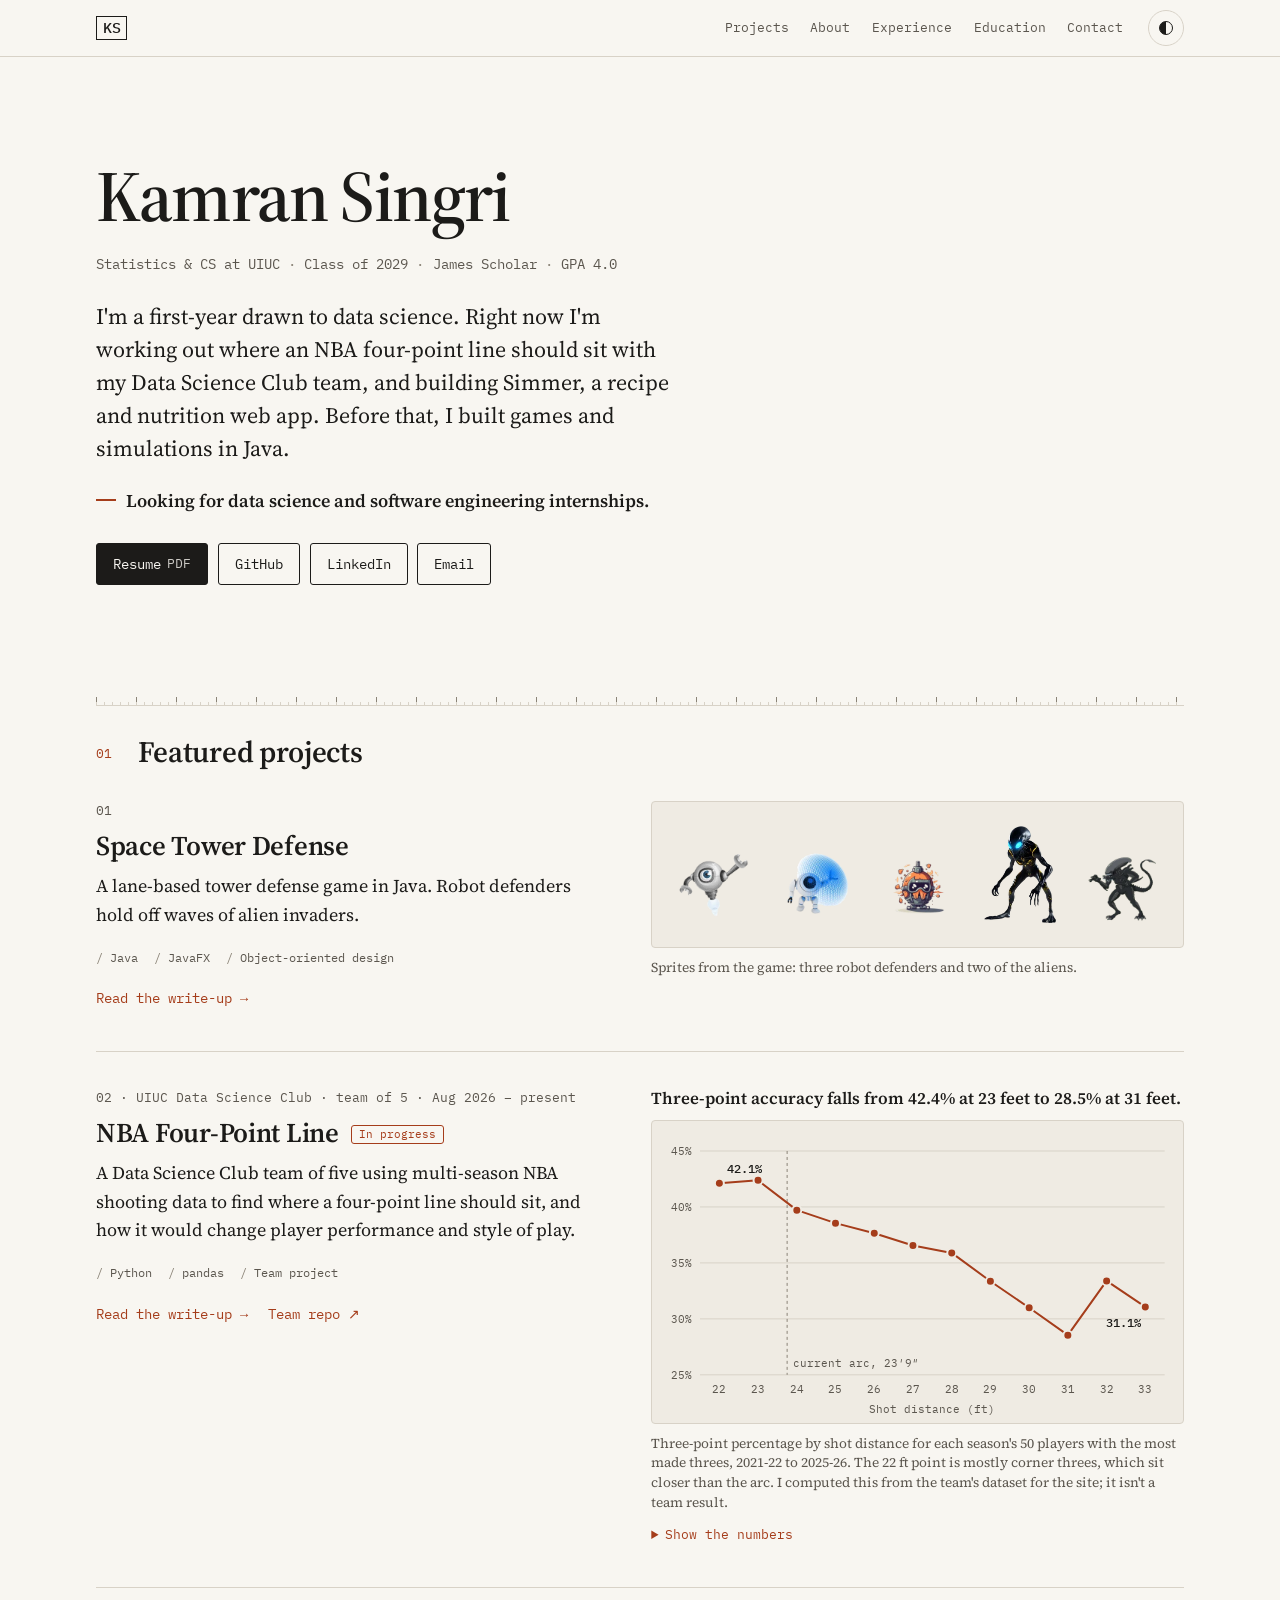
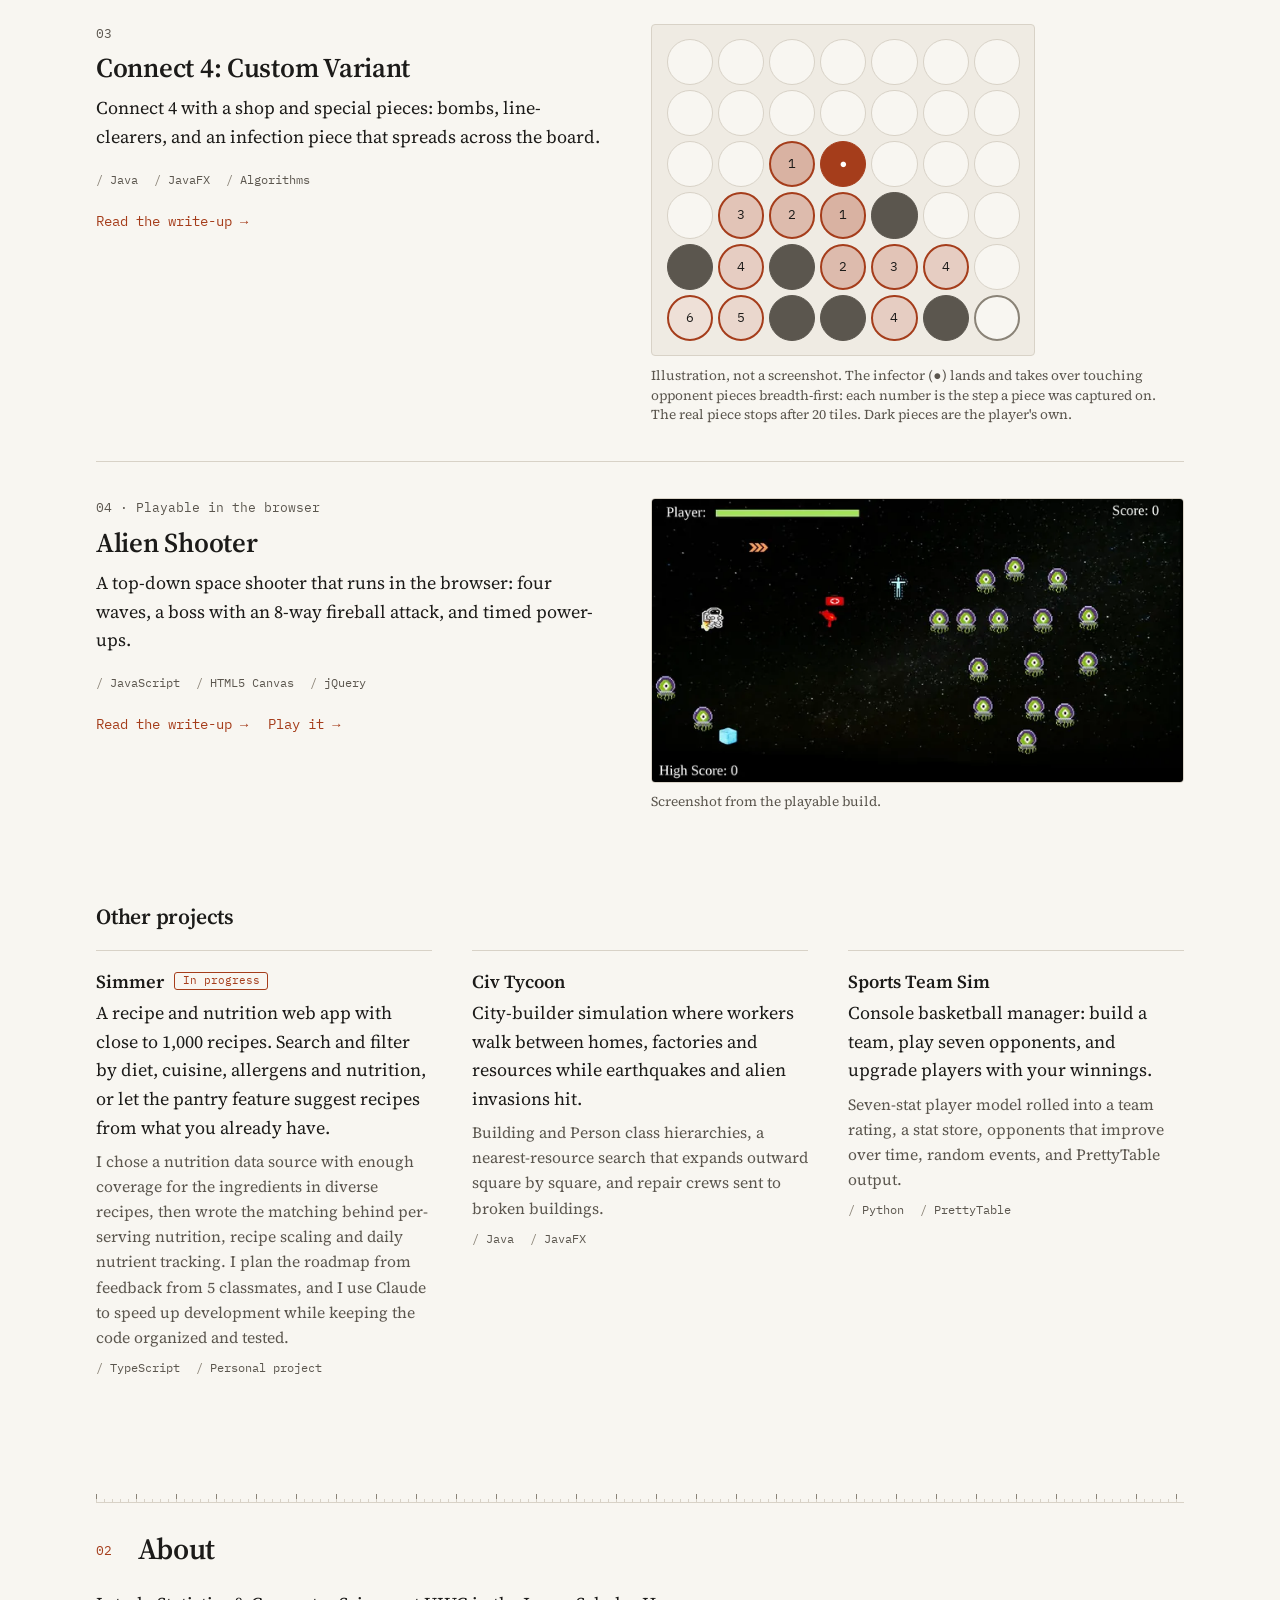
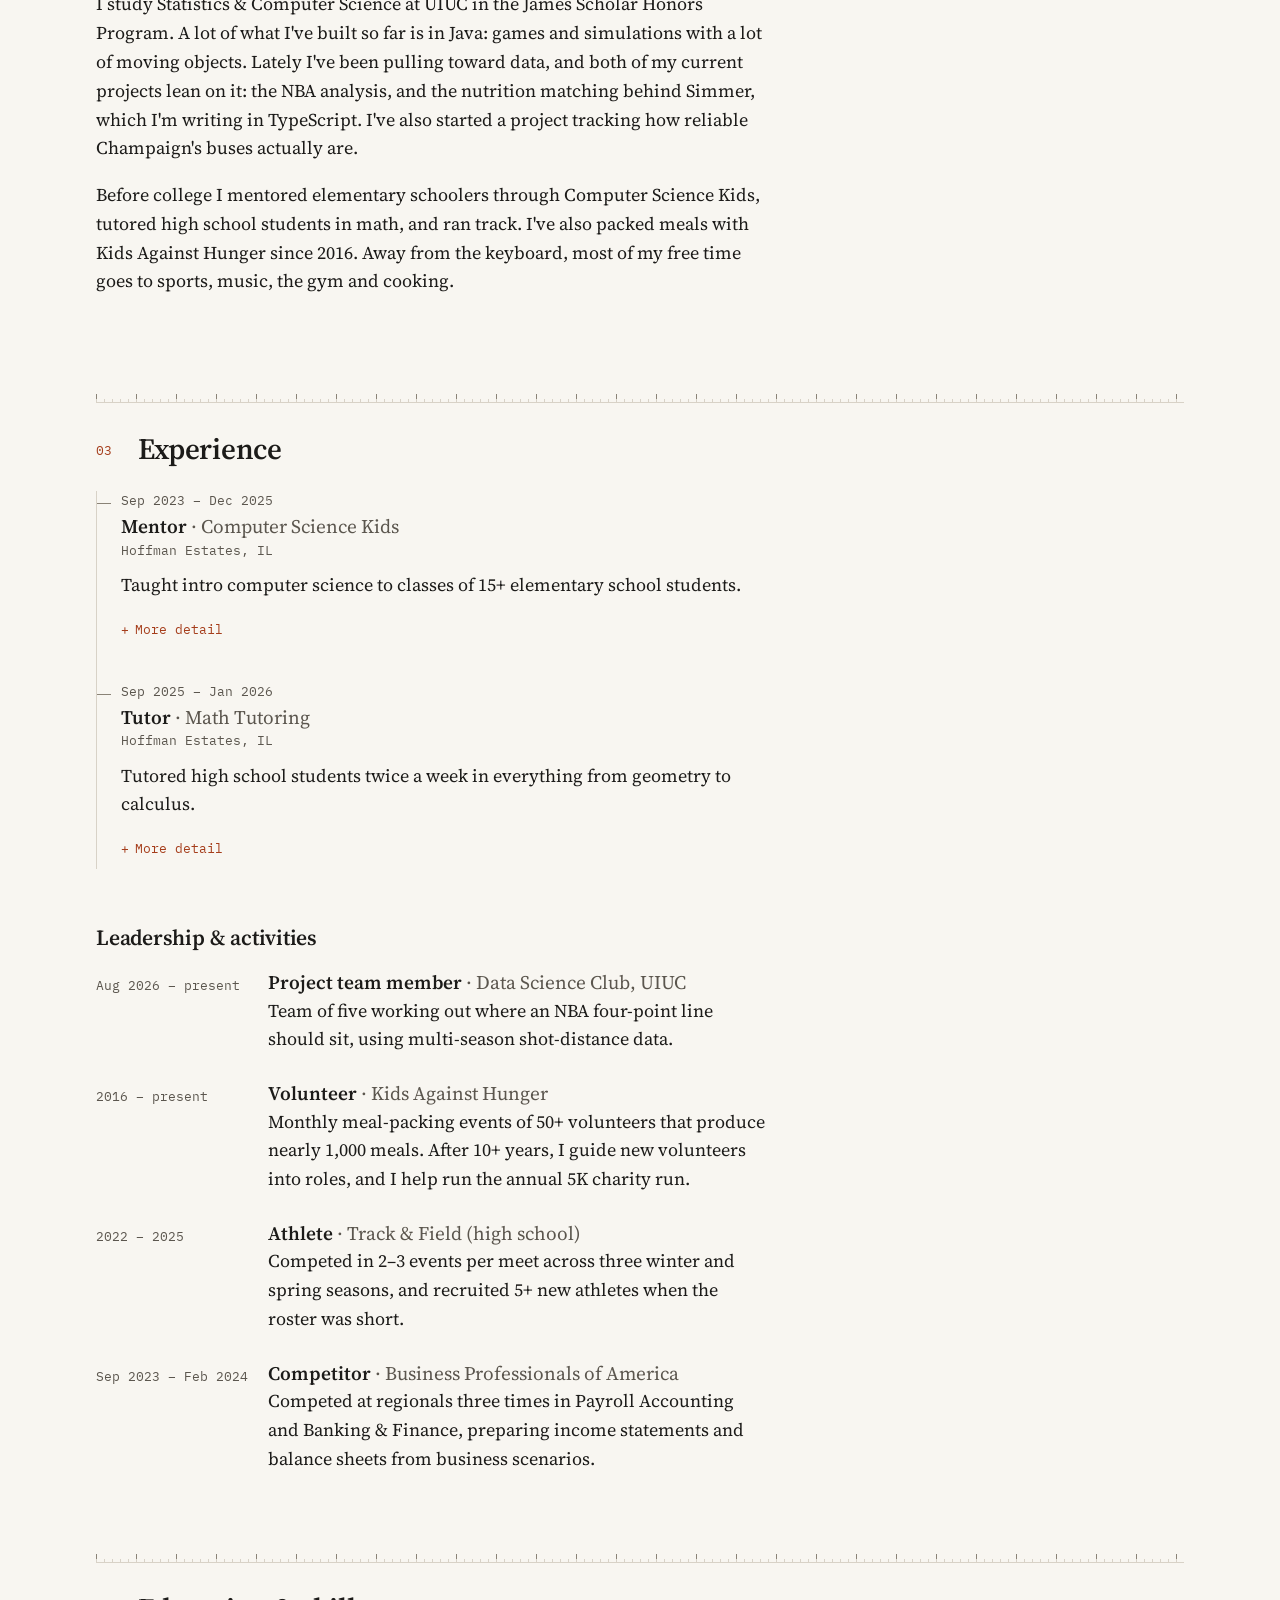
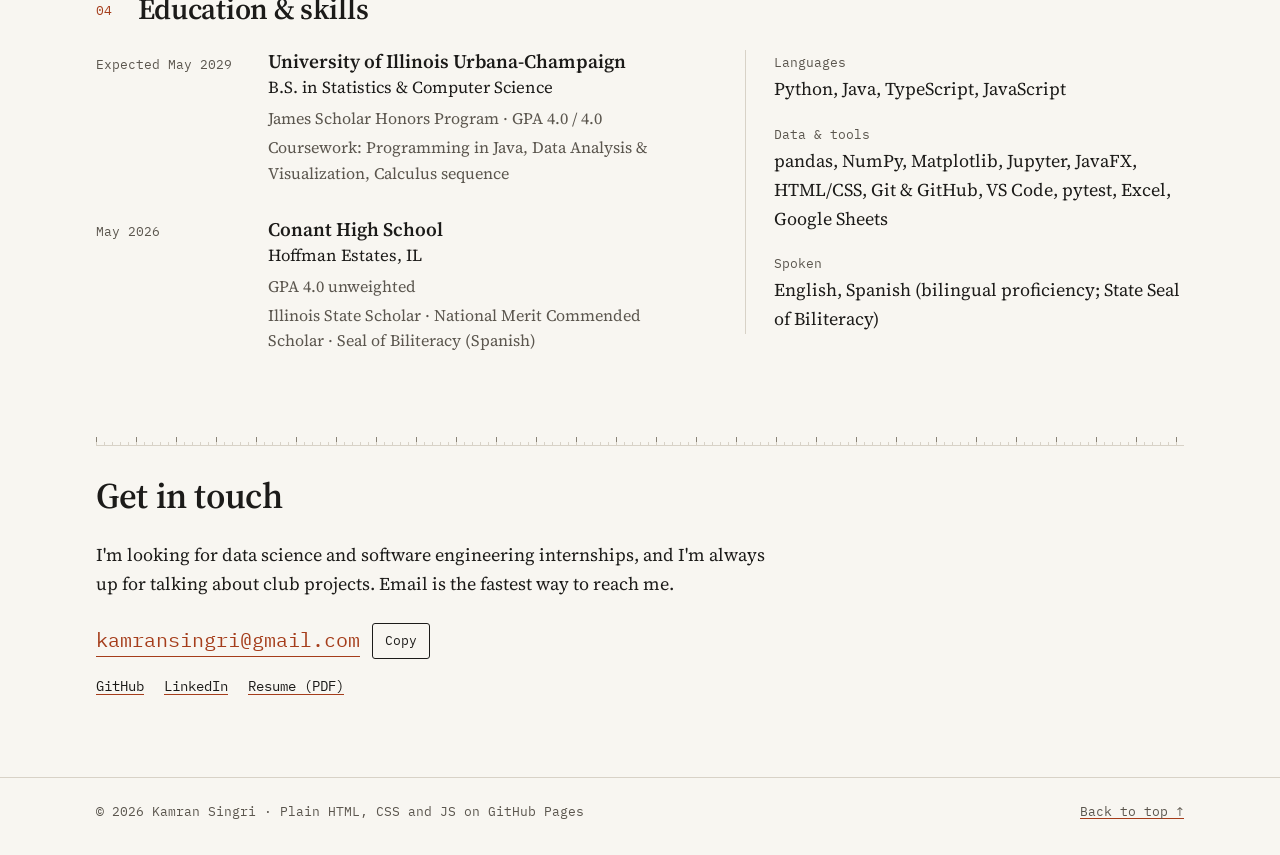
==== commit 7468f2cd: "Distill: remove project filter and NBA code excerpt - Filter chips, count, empty state and their JS/" ====
--- a/index.html
+++ b/index.html
@@ -52,11 +52,9 @@
   <section class="section" id="projects" aria-labelledby="projects-title">
     <div class="wrap">
       <h2 id="projects-title"><span class="sec-num mono">01</span>Featured projects</h2>
-      <div data-render="filters"><!--r:filters--><div class="filters" role="group" aria-label="Filter projects by tag" hidden><button type="button" class="chip" aria-pressed="true" data-filter="all">All</button><button type="button" class="chip" aria-pressed="false" data-filter="java">Java</button><button type="button" class="chip" aria-pressed="false" data-filter="games">Games</button><button type="button" class="chip" aria-pressed="false" data-filter="python">Python</button><button type="button" class="chip" aria-pressed="false" data-filter="data">Data</button><button type="button" class="chip" aria-pressed="false" data-filter="javascript">JavaScript</button><button type="button" class="chip" aria-pressed="false" data-filter="typescript">TypeScript</button><p class="filter-count mono" aria-live="polite"></p></div><!--/r:filters--></div>
-      <div class="projects" data-render="featured"><!--r:featured--><article class="project" data-tags="java games" aria-labelledby="pj-space-tower-defense"><div class="project-text"><p class="idx mono">01</p><h3 id="pj-space-tower-defense"><a href="projects/space-tower-defense.html">Space Tower Defense</a></h3><p>A lane-based tower defense game in Java. Robot defenders hold off waves of alien invaders.</p><ul class="tags" aria-label="Tech"><li class="mono">Java</li><li class="mono">JavaFX</li><li class="mono">Object-oriented design</li></ul><ul class="project-links"><li><a href="projects/space-tower-defense.html">Read the write-up <span aria-hidden="true">→</span></a></li></ul></div><div class="project-visual"><figure class="visual visual-sprites"><div class="sprite-row"><img src="assets/img/pvz/defenders/RobotShooter.webp" alt="Robot Shooter defender sprite" width="72" height="72" loading="lazy" decoding="async"><img src="assets/img/pvz/defenders/RobotShield.webp" alt="Robot Shield defender sprite" width="72" height="72" loading="lazy" decoding="async"><img src="assets/img/pvz/defenders/RobotMineActivated.webp" alt="Robot Mine defender sprite" width="72" height="72" loading="lazy" decoding="async"><img src="assets/img/pvz/enemies/BasicAlien.webp" alt="Basic Alien enemy sprite" width="72" height="72" loading="lazy" decoding="async"><img src="assets/img/pvz/enemies/DashingAlien.webp" alt="Dashing Alien enemy sprite" width="72" height="72" loading="lazy" decoding="async"></div><figcaption>Sprites from the game: three robot defenders and two of the aliens.</figcaption></figure></div></article><article class="project" data-tags="python data" aria-labelledby="pj-nba-four-point-line"><div class="project-text"><p class="idx mono">02 · UIUC Data Science Club · team of 5 · Aug 2026 – present</p><h3 id="pj-nba-four-point-line"><a href="projects/nba-four-point-line.html">NBA Four-Point Line</a> <span class="status mono">In progress</span></h3><p>A Data Science Club team of five using multi-season NBA shooting data to find where a four-point line should sit, and how it would change player performance and style of play.</p><ul class="tags" aria-label="Tech"><li class="mono">Python</li><li class="mono">pandas</li><li class="mono">Team project</li></ul><ul class="project-links"><li><a href="projects/nba-four-point-line.html">Read the write-up <span aria-hidden="true">→</span></a></li><li><a href="https://github.com/UIUC-DSC/team-Starting-Five-Minus-One" rel="noopener">Team repo <span aria-hidden="true">↗</span></a></li></ul></div><div class="project-visual"><figure class="visual visual-chart"><p class="chart-takeaway">Three-point accuracy falls from 42.4% at 23 feet to 28.5% at 31 feet.</p><div class="chart-wrap" data-chart><svg class="chart" viewBox="0 0 640 290" role="img" aria-labelledby="nba-chart-title"><title id="nba-chart-title">3-point percentage by shot distance, 22 to 33 feet</title><line class="grid" x1="44" x2="626" y1="246.0" y2="246.0"/><line class="grid" x1="44" x2="626" y1="190.0" y2="190.0"/><line class="grid" x1="44" x2="626" y1="134.0" y2="134.0"/><line class="grid" x1="44" x2="626" y1="78.0" y2="78.0"/><line class="grid" x1="44" x2="626" y1="22.0" y2="22.0"/><text class="tick" x="36" y="250.0" text-anchor="end">25%</text><text class="tick" x="36" y="194.0" text-anchor="end">30%</text><text class="tick" x="36" y="138.0" text-anchor="end">35%</text><text class="tick" x="36" y="82.0" text-anchor="end">40%</text><text class="tick" x="36" y="26.0" text-anchor="end">45%</text><text class="tick" x="68.3" y="264" text-anchor="middle">22</text><text class="tick" x="116.8" y="264" text-anchor="middle">23</text><text class="tick" x="165.3" y="264" text-anchor="middle">24</text><text class="tick" x="213.8" y="264" text-anchor="middle">25</text><text class="tick" x="262.3" y="264" text-anchor="middle">26</text><text class="tick" x="310.8" y="264" text-anchor="middle">27</text><text class="tick" x="359.3" y="264" text-anchor="middle">28</text><text class="tick" x="407.8" y="264" text-anchor="middle">29</text><text class="tick" x="456.3" y="264" text-anchor="middle">30</text><text class="tick" x="504.8" y="264" text-anchor="middle">31</text><text class="tick" x="553.3" y="264" text-anchor="middle">32</text><text class="tick" x="601.8" y="264" text-anchor="middle">33</text><line class="ref" x1="153.1" x2="153.1" y1="22" y2="246"/><text class="ref-label" x="159.1" y="238">current arc, 23′9″</text><path class="line" d="M68.3,54.4L116.8,51.4L165.3,81.2L213.8,94.2L262.3,104.3L310.8,116.5L359.3,124.0L407.8,152.3L456.3,178.9L504.8,206.3L553.3,152.0L601.8,178.0"/><g role="list"><g class="pt" tabindex="0" role="listitem" aria-label="22 ft: 42.1% (2,990 of 7,101)" data-tip="22 ft: 42.1% (2,990 of 7,101)"><circle class="hit" cx="68.3" cy="54.4" r="14"/><circle class="dot" cx="68.3" cy="54.4" r="4.5"/><title>22 ft: 42.1% (2,990 of 7,101)</title></g><g class="pt" tabindex="-1" role="listitem" aria-label="23 ft: 42.4% (5,639 of 13,307)" data-tip="23 ft: 42.4% (5,639 of 13,307)"><circle class="hit" cx="116.8" cy="51.4" r="14"/><circle class="dot" cx="116.8" cy="51.4" r="4.5"/><title>23 ft: 42.4% (5,639 of 13,307)</title></g><g class="pt" tabindex="-1" role="listitem" aria-label="24 ft: 39.7% (6,425 of 16,178)" data-tip="24 ft: 39.7% (6,425 of 16,178)"><circle class="hit" cx="165.3" cy="81.2" r="14"/><circle class="dot" cx="165.3" cy="81.2" r="4.5"/><title>24 ft: 39.7% (6,425 of 16,178)</title></g><g class="pt" tabindex="-1" role="listitem" aria-label="25 ft: 38.6% (13,544 of 35,132)" data-tip="25 ft: 38.6% (13,544 of 35,132)"><circle class="hit" cx="213.8" cy="94.2" r="14"/><circle class="dot" cx="213.8" cy="94.2" r="4.5"/><title>25 ft: 38.6% (13,544 of 35,132)</title></g><g class="pt" tabindex="-1" role="listitem" aria-label="26 ft: 37.7% (10,611 of 28,183)" data-tip="26 ft: 37.7% (10,611 of 28,183)"><circle class="hit" cx="262.3" cy="104.3" r="14"/><circle class="dot" cx="262.3" cy="104.3" r="4.5"/><title>26 ft: 37.7% (10,611 of 28,183)</title></g><g class="pt" tabindex="-1" role="listitem" aria-label="27 ft: 36.6% (5,160 of 14,114)" data-tip="27 ft: 36.6% (5,160 of 14,114)"><circle class="hit" cx="310.8" cy="116.5" r="14"/><circle class="dot" cx="310.8" cy="116.5" r="4.5"/><title>27 ft: 36.6% (5,160 of 14,114)</title></g><g class="pt" tabindex="-1" role="listitem" aria-label="28 ft: 35.9% (2,362 of 6,581)" data-tip="28 ft: 35.9% (2,362 of 6,581)"><circle class="hit" cx="359.3" cy="124.0" r="14"/><circle class="dot" cx="359.3" cy="124.0" r="4.5"/><title>28 ft: 35.9% (2,362 of 6,581)</title></g><g class="pt" tabindex="-1" role="listitem" aria-label="29 ft: 33.4% (1,157 of 3,468)" data-tip="29 ft: 33.4% (1,157 of 3,468)"><circle class="hit" cx="407.8" cy="152.3" r="14"/><circle class="dot" cx="407.8" cy="152.3" r="4.5"/><title>29 ft: 33.4% (1,157 of 3,468)</title></g><g class="pt" tabindex="-1" role="listitem" aria-label="30 ft: 31.0% (581 of 1,875)" data-tip="30 ft: 31.0% (581 of 1,875)"><circle class="hit" cx="456.3" cy="178.9" r="14"/><circle class="dot" cx="456.3" cy="178.9" r="4.5"/><title>30 ft: 31.0% (581 of 1,875)</title></g><g class="pt" tabindex="-1" role="listitem" aria-label="31 ft: 28.5% (280 of 981)" data-tip="31 ft: 28.5% (280 of 981)"><circle class="hit" cx="504.8" cy="206.3" r="14"/><circle class="dot" cx="504.8" cy="206.3" r="4.5"/><title>31 ft: 28.5% (280 of 981)</title></g><g class="pt" tabindex="-1" role="listitem" aria-label="32 ft: 33.4% (183 of 548)" data-tip="32 ft: 33.4% (183 of 548)"><circle class="hit" cx="553.3" cy="152.0" r="14"/><circle class="dot" cx="553.3" cy="152.0" r="4.5"/><title>32 ft: 33.4% (183 of 548)</title></g><g class="pt" tabindex="-1" role="listitem" aria-label="33 ft: 31.1% (96 of 309)" data-tip="33 ft: 31.1% (96 of 309)"><circle class="hit" cx="601.8" cy="178.0" r="14"/><circle class="dot" cx="601.8" cy="178.0" r="4.5"/><title>33 ft: 31.1% (96 of 309)</title></g></g><text class="direct" x="76.3" y="44.4">42.1%</text><text class="direct" x="597.8" y="198.0" text-anchor="end">31.1%</text><text class="axis-label" x="335" y="284" text-anchor="middle">Shot distance (ft)</text></svg><div class="tip" role="status" aria-live="polite" hidden></div></div><figcaption>Three-point percentage by shot distance for each season's 50 players with the most made threes, 2021-22 to 2025-26. The 22 ft point is mostly corner threes, which sit closer than the arc. I computed this from the team's dataset for the site; it isn't a team result.</figcaption><details class="data-table"><summary>Show the numbers</summary><div class="table-wrap"><table><thead><tr><th scope="col">Distance</th><th scope="col">Made</th><th scope="col">Attempted</th><th scope="col">3P%</th></tr></thead><tbody><tr><td>22 ft</td><td>2,990</td><td>7,101</td><td>42.1%</td></tr><tr><td>23 ft</td><td>5,639</td><td>13,307</td><td>42.4%</td></tr><tr><td>24 ft</td><td>6,425</td><td>16,178</td><td>39.7%</td></tr><tr><td>25 ft</td><td>13,544</td><td>35,132</td><td>38.6%</td></tr><tr><td>26 ft</td><td>10,611</td><td>28,183</td><td>37.7%</td></tr><tr><td>27 ft</td><td>5,160</td><td>14,114</td><td>36.6%</td></tr><tr><td>28 ft</td><td>2,362</td><td>6,581</td><td>35.9%</td></tr><tr><td>29 ft</td><td>1,157</td><td>3,468</td><td>33.4%</td></tr><tr><td>30 ft</td><td>581</td><td>1,875</td><td>31.0%</td></tr><tr><td>31 ft</td><td>280</td><td>981</td><td>28.5%</td></tr><tr><td>32 ft</td><td>183</td><td>548</td><td>33.4%</td></tr><tr><td>33 ft</td><td>96</td><td>309</td><td>31.1%</td></tr></tbody></table></div></details></figure></div></article><article class="project" data-tags="java games" aria-labelledby="pj-connect-4-variant"><div class="project-text"><p class="idx mono">03</p><h3 id="pj-connect-4-variant"><a href="projects/connect-4-variant.html">Connect 4: Custom Variant</a></h3><p>Connect 4 with a shop and special pieces: bombs, line-clearers, and an infection piece that spreads across the board.</p><ul class="tags" aria-label="Tech"><li class="mono">Java</li><li class="mono">JavaFX</li><li class="mono">Algorithms</li></ul><ul class="project-links"><li><a href="projects/connect-4-variant.html">Read the write-up <span aria-hidden="true">→</span></a></li></ul></div><div class="project-visual"><figure class="visual visual-board"><div class="board" role="img" aria-label="Illustration: the infector piece lands on a Connect 4 board and takes over touching opponent pieces outward, one step at a time."><span class="cell"></span><span class="cell"></span><span class="cell"></span><span class="cell"></span><span class="cell"></span><span class="cell"></span><span class="cell"></span><span class="cell"></span><span class="cell"></span><span class="cell"></span><span class="cell"></span><span class="cell"></span><span class="cell"></span><span class="cell"></span><span class="cell"></span><span class="cell"></span><span class="cell g" style="--g:1">1</span><span class="cell inf">●</span><span class="cell"></span><span class="cell"></span><span class="cell"></span><span class="cell"></span><span class="cell g" style="--g:3">3</span><span class="cell g" style="--g:2">2</span><span class="cell g" style="--g:1">1</span><span class="cell own"></span><span class="cell"></span><span class="cell"></span><span class="cell own"></span><span class="cell g" style="--g:4">4</span><span class="cell own"></span><span class="cell g" style="--g:2">2</span><span class="cell g" style="--g:3">3</span><span class="cell g" style="--g:4">4</span><span class="cell"></span><span class="cell g" style="--g:6">6</span><span class="cell g" style="--g:5">5</span><span class="cell own"></span><span class="cell own"></span><span class="cell g" style="--g:4">4</span><span class="cell own"></span><span class="cell opp"></span></div><figcaption>Illustration, not a screenshot. The infector (●) lands and takes over touching opponent pieces breadth-first: each number is the step a piece was captured on. The real piece stops after 20 tiles. Dark pieces are the player's own.</figcaption></figure></div></article><article class="project" data-tags="javascript games" aria-labelledby="pj-alien-shooter"><div class="project-text"><p class="idx mono">04 · Playable in the browser</p><h3 id="pj-alien-shooter"><a href="projects/alien-shooter.html">Alien Shooter</a></h3><p>A top-down space shooter that runs in the browser: four waves, a boss with an 8-way fireball attack, and timed power-ups.</p><ul class="tags" aria-label="Tech"><li class="mono">JavaScript</li><li class="mono">HTML5 Canvas</li><li class="mono">jQuery</li></ul><ul class="project-links"><li><a href="projects/alien-shooter.html">Read the write-up <span aria-hidden="true">→</span></a></li><li><a href="demos/alien-shooter/index.html">Play it <span aria-hidden="true">→</span></a></li></ul></div><div class="project-visual"><figure class="visual visual-image"><img src="assets/img/alien-shooter.webp" srcset="assets/img/alien-shooter-640.webp 640w, assets/img/alien-shooter.webp 1200w" sizes="(min-width: 880px) 34rem, 100vw" alt="Alien Shooter gameplay: the astronaut on a starfield with aliens closing in" width="1200" height="640" loading="lazy" decoding="async"><figcaption>Screenshot from the playable build.</figcaption></figure></div></article><!--/r:featured--></div>
+      <div class="projects" data-render="featured"><!--r:featured--><article class="project" aria-labelledby="pj-space-tower-defense"><div class="project-text"><p class="idx mono">01</p><h3 id="pj-space-tower-defense"><a href="projects/space-tower-defense.html">Space Tower Defense</a></h3><p>A lane-based tower defense game in Java. Robot defenders hold off waves of alien invaders.</p><ul class="tags" aria-label="Tech"><li class="mono">Java</li><li class="mono">JavaFX</li><li class="mono">Object-oriented design</li></ul><ul class="project-links"><li><a href="projects/space-tower-defense.html">Read the write-up <span aria-hidden="true">→</span></a></li></ul></div><div class="project-visual"><figure class="visual visual-sprites"><div class="sprite-row"><img src="assets/img/pvz/defenders/RobotShooter.webp" alt="Robot Shooter defender sprite" width="72" height="72" loading="lazy" decoding="async"><img src="assets/img/pvz/defenders/RobotShield.webp" alt="Robot Shield defender sprite" width="72" height="72" loading="lazy" decoding="async"><img src="assets/img/pvz/defenders/RobotMineActivated.webp" alt="Robot Mine defender sprite" width="72" height="72" loading="lazy" decoding="async"><img src="assets/img/pvz/enemies/BasicAlien.webp" alt="Basic Alien enemy sprite" width="72" height="72" loading="lazy" decoding="async"><img src="assets/img/pvz/enemies/DashingAlien.webp" alt="Dashing Alien enemy sprite" width="72" height="72" loading="lazy" decoding="async"></div><figcaption>Sprites from the game: three robot defenders and two of the aliens.</figcaption></figure></div></article><article class="project" aria-labelledby="pj-nba-four-point-line"><div class="project-text"><p class="idx mono">02 · UIUC Data Science Club · team of 5 · Aug 2026 – present</p><h3 id="pj-nba-four-point-line"><a href="projects/nba-four-point-line.html">NBA Four-Point Line</a> <span class="status mono">In progress</span></h3><p>A Data Science Club team of five using multi-season NBA shooting data to find where a four-point line should sit, and how it would change player performance and style of play.</p><ul class="tags" aria-label="Tech"><li class="mono">Python</li><li class="mono">pandas</li><li class="mono">Team project</li></ul><ul class="project-links"><li><a href="projects/nba-four-point-line.html">Read the write-up <span aria-hidden="true">→</span></a></li><li><a href="https://github.com/UIUC-DSC/team-Starting-Five-Minus-One" rel="noopener">Team repo <span aria-hidden="true">↗</span></a></li></ul></div><div class="project-visual"><figure class="visual visual-chart"><p class="chart-takeaway">Three-point accuracy falls from 42.4% at 23 feet to 28.5% at 31 feet.</p><div class="chart-wrap" data-chart><svg class="chart" viewBox="0 0 640 290" role="img" aria-labelledby="nba-chart-title"><title id="nba-chart-title">3-point percentage by shot distance, 22 to 33 feet</title><line class="grid" x1="44" x2="626" y1="246.0" y2="246.0"/><line class="grid" x1="44" x2="626" y1="190.0" y2="190.0"/><line class="grid" x1="44" x2="626" y1="134.0" y2="134.0"/><line class="grid" x1="44" x2="626" y1="78.0" y2="78.0"/><line class="grid" x1="44" x2="626" y1="22.0" y2="22.0"/><text class="tick" x="36" y="250.0" text-anchor="end">25%</text><text class="tick" x="36" y="194.0" text-anchor="end">30%</text><text class="tick" x="36" y="138.0" text-anchor="end">35%</text><text class="tick" x="36" y="82.0" text-anchor="end">40%</text><text class="tick" x="36" y="26.0" text-anchor="end">45%</text><text class="tick" x="68.3" y="264" text-anchor="middle">22</text><text class="tick" x="116.8" y="264" text-anchor="middle">23</text><text class="tick" x="165.3" y="264" text-anchor="middle">24</text><text class="tick" x="213.8" y="264" text-anchor="middle">25</text><text class="tick" x="262.3" y="264" text-anchor="middle">26</text><text class="tick" x="310.8" y="264" text-anchor="middle">27</text><text class="tick" x="359.3" y="264" text-anchor="middle">28</text><text class="tick" x="407.8" y="264" text-anchor="middle">29</text><text class="tick" x="456.3" y="264" text-anchor="middle">30</text><text class="tick" x="504.8" y="264" text-anchor="middle">31</text><text class="tick" x="553.3" y="264" text-anchor="middle">32</text><text class="tick" x="601.8" y="264" text-anchor="middle">33</text><line class="ref" x1="153.1" x2="153.1" y1="22" y2="246"/><text class="ref-label" x="159.1" y="238">current arc, 23′9″</text><path class="line" d="M68.3,54.4L116.8,51.4L165.3,81.2L213.8,94.2L262.3,104.3L310.8,116.5L359.3,124.0L407.8,152.3L456.3,178.9L504.8,206.3L553.3,152.0L601.8,178.0"/><g role="list"><g class="pt" tabindex="0" role="listitem" aria-label="22 ft: 42.1% (2,990 of 7,101)" data-tip="22 ft: 42.1% (2,990 of 7,101)"><circle class="hit" cx="68.3" cy="54.4" r="14"/><circle class="dot" cx="68.3" cy="54.4" r="4.5"/><title>22 ft: 42.1% (2,990 of 7,101)</title></g><g class="pt" tabindex="-1" role="listitem" aria-label="23 ft: 42.4% (5,639 of 13,307)" data-tip="23 ft: 42.4% (5,639 of 13,307)"><circle class="hit" cx="116.8" cy="51.4" r="14"/><circle class="dot" cx="116.8" cy="51.4" r="4.5"/><title>23 ft: 42.4% (5,639 of 13,307)</title></g><g class="pt" tabindex="-1" role="listitem" aria-label="24 ft: 39.7% (6,425 of 16,178)" data-tip="24 ft: 39.7% (6,425 of 16,178)"><circle class="hit" cx="165.3" cy="81.2" r="14"/><circle class="dot" cx="165.3" cy="81.2" r="4.5"/><title>24 ft: 39.7% (6,425 of 16,178)</title></g><g class="pt" tabindex="-1" role="listitem" aria-label="25 ft: 38.6% (13,544 of 35,132)" data-tip="25 ft: 38.6% (13,544 of 35,132)"><circle class="hit" cx="213.8" cy="94.2" r="14"/><circle class="dot" cx="213.8" cy="94.2" r="4.5"/><title>25 ft: 38.6% (13,544 of 35,132)</title></g><g class="pt" tabindex="-1" role="listitem" aria-label="26 ft: 37.7% (10,611 of 28,183)" data-tip="26 ft: 37.7% (10,611 of 28,183)"><circle class="hit" cx="262.3" cy="104.3" r="14"/><circle class="dot" cx="262.3" cy="104.3" r="4.5"/><title>26 ft: 37.7% (10,611 of 28,183)</title></g><g class="pt" tabindex="-1" role="listitem" aria-label="27 ft: 36.6% (5,160 of 14,114)" data-tip="27 ft: 36.6% (5,160 of 14,114)"><circle class="hit" cx="310.8" cy="116.5" r="14"/><circle class="dot" cx="310.8" cy="116.5" r="4.5"/><title>27 ft: 36.6% (5,160 of 14,114)</title></g><g class="pt" tabindex="-1" role="listitem" aria-label="28 ft: 35.9% (2,362 of 6,581)" data-tip="28 ft: 35.9% (2,362 of 6,581)"><circle class="hit" cx="359.3" cy="124.0" r="14"/><circle class="dot" cx="359.3" cy="124.0" r="4.5"/><title>28 ft: 35.9% (2,362 of 6,581)</title></g><g class="pt" tabindex="-1" role="listitem" aria-label="29 ft: 33.4% (1,157 of 3,468)" data-tip="29 ft: 33.4% (1,157 of 3,468)"><circle class="hit" cx="407.8" cy="152.3" r="14"/><circle class="dot" cx="407.8" cy="152.3" r="4.5"/><title>29 ft: 33.4% (1,157 of 3,468)</title></g><g class="pt" tabindex="-1" role="listitem" aria-label="30 ft: 31.0% (581 of 1,875)" data-tip="30 ft: 31.0% (581 of 1,875)"><circle class="hit" cx="456.3" cy="178.9" r="14"/><circle class="dot" cx="456.3" cy="178.9" r="4.5"/><title>30 ft: 31.0% (581 of 1,875)</title></g><g class="pt" tabindex="-1" role="listitem" aria-label="31 ft: 28.5% (280 of 981)" data-tip="31 ft: 28.5% (280 of 981)"><circle class="hit" cx="504.8" cy="206.3" r="14"/><circle class="dot" cx="504.8" cy="206.3" r="4.5"/><title>31 ft: 28.5% (280 of 981)</title></g><g class="pt" tabindex="-1" role="listitem" aria-label="32 ft: 33.4% (183 of 548)" data-tip="32 ft: 33.4% (183 of 548)"><circle class="hit" cx="553.3" cy="152.0" r="14"/><circle class="dot" cx="553.3" cy="152.0" r="4.5"/><title>32 ft: 33.4% (183 of 548)</title></g><g class="pt" tabindex="-1" role="listitem" aria-label="33 ft: 31.1% (96 of 309)" data-tip="33 ft: 31.1% (96 of 309)"><circle class="hit" cx="601.8" cy="178.0" r="14"/><circle class="dot" cx="601.8" cy="178.0" r="4.5"/><title>33 ft: 31.1% (96 of 309)</title></g></g><text class="direct" x="76.3" y="44.4">42.1%</text><text class="direct" x="597.8" y="198.0" text-anchor="end">31.1%</text><text class="axis-label" x="335" y="284" text-anchor="middle">Shot distance (ft)</text></svg><div class="tip" role="status" aria-live="polite" hidden></div></div><figcaption>Three-point percentage by shot distance for each season's 50 players with the most made threes, 2021-22 to 2025-26. The 22 ft point is mostly corner threes, which sit closer than the arc. I computed this from the team's dataset for the site; it isn't a team result.</figcaption><details class="data-table"><summary>Show the numbers</summary><div class="table-wrap"><table><thead><tr><th scope="col">Distance</th><th scope="col">Made</th><th scope="col">Attempted</th><th scope="col">3P%</th></tr></thead><tbody><tr><td>22 ft</td><td>2,990</td><td>7,101</td><td>42.1%</td></tr><tr><td>23 ft</td><td>5,639</td><td>13,307</td><td>42.4%</td></tr><tr><td>24 ft</td><td>6,425</td><td>16,178</td><td>39.7%</td></tr><tr><td>25 ft</td><td>13,544</td><td>35,132</td><td>38.6%</td></tr><tr><td>26 ft</td><td>10,611</td><td>28,183</td><td>37.7%</td></tr><tr><td>27 ft</td><td>5,160</td><td>14,114</td><td>36.6%</td></tr><tr><td>28 ft</td><td>2,362</td><td>6,581</td><td>35.9%</td></tr><tr><td>29 ft</td><td>1,157</td><td>3,468</td><td>33.4%</td></tr><tr><td>30 ft</td><td>581</td><td>1,875</td><td>31.0%</td></tr><tr><td>31 ft</td><td>280</td><td>981</td><td>28.5%</td></tr><tr><td>32 ft</td><td>183</td><td>548</td><td>33.4%</td></tr><tr><td>33 ft</td><td>96</td><td>309</td><td>31.1%</td></tr></tbody></table></div></details></figure></div></article><article class="project" aria-labelledby="pj-connect-4-variant"><div class="project-text"><p class="idx mono">03</p><h3 id="pj-connect-4-variant"><a href="projects/connect-4-variant.html">Connect 4: Custom Variant</a></h3><p>Connect 4 with a shop and special pieces: bombs, line-clearers, and an infection piece that spreads across the board.</p><ul class="tags" aria-label="Tech"><li class="mono">Java</li><li class="mono">JavaFX</li><li class="mono">Algorithms</li></ul><ul class="project-links"><li><a href="projects/connect-4-variant.html">Read the write-up <span aria-hidden="true">→</span></a></li></ul></div><div class="project-visual"><figure class="visual visual-board"><div class="board" role="img" aria-label="Illustration: the infector piece lands on a Connect 4 board and takes over touching opponent pieces outward, one step at a time."><span class="cell"></span><span class="cell"></span><span class="cell"></span><span class="cell"></span><span class="cell"></span><span class="cell"></span><span class="cell"></span><span class="cell"></span><span class="cell"></span><span class="cell"></span><span class="cell"></span><span class="cell"></span><span class="cell"></span><span class="cell"></span><span class="cell"></span><span class="cell"></span><span class="cell g" style="--g:1">1</span><span class="cell inf">●</span><span class="cell"></span><span class="cell"></span><span class="cell"></span><span class="cell"></span><span class="cell g" style="--g:3">3</span><span class="cell g" style="--g:2">2</span><span class="cell g" style="--g:1">1</span><span class="cell own"></span><span class="cell"></span><span class="cell"></span><span class="cell own"></span><span class="cell g" style="--g:4">4</span><span class="cell own"></span><span class="cell g" style="--g:2">2</span><span class="cell g" style="--g:3">3</span><span class="cell g" style="--g:4">4</span><span class="cell"></span><span class="cell g" style="--g:6">6</span><span class="cell g" style="--g:5">5</span><span class="cell own"></span><span class="cell own"></span><span class="cell g" style="--g:4">4</span><span class="cell own"></span><span class="cell opp"></span></div><figcaption>Illustration, not a screenshot. The infector (●) lands and takes over touching opponent pieces breadth-first: each number is the step a piece was captured on. The real piece stops after 20 tiles. Dark pieces are the player's own.</figcaption></figure></div></article><article class="project" aria-labelledby="pj-alien-shooter"><div class="project-text"><p class="idx mono">04 · Playable in the browser</p><h3 id="pj-alien-shooter"><a href="projects/alien-shooter.html">Alien Shooter</a></h3><p>A top-down space shooter that runs in the browser: four waves, a boss with an 8-way fireball attack, and timed power-ups.</p><ul class="tags" aria-label="Tech"><li class="mono">JavaScript</li><li class="mono">HTML5 Canvas</li><li class="mono">jQuery</li></ul><ul class="project-links"><li><a href="projects/alien-shooter.html">Read the write-up <span aria-hidden="true">→</span></a></li><li><a href="demos/alien-shooter/index.html">Play it <span aria-hidden="true">→</span></a></li></ul></div><div class="project-visual"><figure class="visual visual-image"><img src="assets/img/alien-shooter.webp" srcset="assets/img/alien-shooter-640.webp 640w, assets/img/alien-shooter.webp 1200w" sizes="(min-width: 880px) 34rem, 100vw" alt="Alien Shooter gameplay: the astronaut on a starfield with aliens closing in" width="1200" height="640" loading="lazy" decoding="async"><figcaption>Screenshot from the playable build.</figcaption></figure></div></article><!--/r:featured--></div>
       <h3 class="h-sub" id="other-title">Other projects</h3>
-      <div data-render="others"><!--r:others--><ul class="others"><li class="other" data-tags="typescript"><h4>Simmer <span class="status mono">In progress</span></h4><p>A recipe and nutrition web app with close to 1,000 recipes. Search and filter by diet, cuisine, allergens and nutrition, or let the pantry feature suggest recipes from what you already have.</p><p class="muted">I chose a nutrition data source with enough coverage for the ingredients in diverse recipes, then wrote the matching behind per-serving nutrition, recipe scaling and daily nutrient tracking. I plan the roadmap from feedback from 5 classmates, and I use Claude to speed up development while keeping the code organized and tested.</p><ul class="tags" aria-label="Tech"><li class="mono">TypeScript</li><li class="mono">Personal project</li></ul></li><li class="other" data-tags="java games"><h4>Civ Tycoon</h4><p>City-builder simulation where workers walk between homes, factories and resources while earthquakes and alien invasions hit.</p><p class="muted">Building and Person class hierarchies, a nearest-resource search that expands outward square by square, and repair crews sent to broken buildings.</p><ul class="tags" aria-label="Tech"><li class="mono">Java</li><li class="mono">JavaFX</li></ul></li><li class="other" data-tags="python games"><h4>Sports Team Sim</h4><p>Console basketball manager: build a team, play seven opponents, and upgrade players with your winnings.</p><p class="muted">Seven-stat player model rolled into a team rating, a stat store, opponents that improve over time, random events, and PrettyTable output.</p><ul class="tags" aria-label="Tech"><li class="mono">Python</li><li class="mono">PrettyTable</li></ul></li></ul><!--/r:others--></div>
-      <p class="filter-empty muted" hidden>No projects with that tag.</p>
+      <div data-render="others"><!--r:others--><ul class="others"><li class="other"><h4>Simmer <span class="status mono">In progress</span></h4><p>A recipe and nutrition web app with close to 1,000 recipes. Search and filter by diet, cuisine, allergens and nutrition, or let the pantry feature suggest recipes from what you already have.</p><p class="muted">I chose a nutrition data source with enough coverage for the ingredients in diverse recipes, then wrote the matching behind per-serving nutrition, recipe scaling and daily nutrient tracking. I plan the roadmap from feedback from 5 classmates, and I use Claude to speed up development while keeping the code organized and tested.</p><ul class="tags" aria-label="Tech"><li class="mono">TypeScript</li><li class="mono">Personal project</li></ul></li><li class="other"><h4>Civ Tycoon</h4><p>City-builder simulation where workers walk between homes, factories and resources while earthquakes and alien invasions hit.</p><p class="muted">Building and Person class hierarchies, a nearest-resource search that expands outward square by square, and repair crews sent to broken buildings.</p><ul class="tags" aria-label="Tech"><li class="mono">Java</li><li class="mono">JavaFX</li></ul></li><li class="other"><h4>Sports Team Sim</h4><p>Console basketball manager: build a team, play seven opponents, and upgrade players with your winnings.</p><p class="muted">Seven-stat player model rolled into a team rating, a stat store, opponents that improve over time, random events, and PrettyTable output.</p><ul class="tags" aria-label="Tech"><li class="mono">Python</li><li class="mono">PrettyTable</li></ul></li></ul><!--/r:others--></div>
     </div>
   </section>
 
--- a/css/style.css
+++ b/css/style.css
@@ -224,15 +224,6 @@
 details.more li { margin-bottom: 0.35rem; }
 
 /* ---------- Projects ---------- */
-.filters { display: flex; flex-wrap: wrap; align-items: center; gap: 0.5rem; margin: -0.25rem 0 2rem; }
-.chip {
-  font-family: var(--mono); font-size: 0.8rem; min-height: 2.25rem; padding: 0.3rem 0.8rem; cursor: pointer;
-  background: transparent; color: var(--muted); border: 1px solid var(--rule); border-radius: 999px;
-}
-.chip:hover { color: var(--text); border-color: var(--text); }
-.chip[aria-pressed="true"] { background: var(--text); color: var(--bg); border-color: var(--text); }
-.filter-count { margin: 0 0 0 0.5rem; font-size: 0.8rem; color: var(--muted); }
-
 .project {
   display: grid; gap: 1.5rem; padding: 2.25rem 0; border-top: 1px solid var(--rule);
 }
@@ -400,7 +391,7 @@
   @page { margin: 1.6cm 1.8cm; }
   html { scroll-padding-top: 0; }
   body { font-size: 10.5pt; line-height: 1.45; background: #fff; color: #000; }
-  .site-nav, .skip, .theme-toggle, .filters, .copy, .copied, .data-table, .project-visual,
+  .site-nav, .skip, .theme-toggle, .copy, .copied, .data-table, .project-visual,
   .project-links, .site-footer p:last-child, .link-row.plain, details.more summary { display: none !important; }
   .intro { padding: 0 0 0.5cm; }
   .intro h1 { font-size: 26pt; margin-bottom: 0.2cm; }
@@ -436,7 +427,7 @@
 .nf-title { font-size: clamp(2.25rem, 7vw, 3.5rem); letter-spacing: -0.02em; margin: 0 0 1rem; }
 .page .wrap > .kicker { margin-top: clamp(2rem, 8vw, 5rem); }
 /* Visible, consistent focus rings on every interactive thing */
-.btn:focus-visible, .chip:focus-visible, .theme-toggle:focus-visible, .brand:focus-visible { outline: 2px solid var(--focus); outline-offset: 3px; }
+.btn:focus-visible, .theme-toggle:focus-visible, .brand:focus-visible { outline: 2px solid var(--focus); outline-offset: 3px; }
 .nav-links a:focus-visible { outline: 2px solid var(--focus); outline-offset: -2px; border-radius: 3px; }
 details > summary:focus-visible { outline: 2px solid var(--focus); outline-offset: 2px; border-radius: 2px; }
 .code-excerpt:focus-visible { outline: 2px solid var(--focus); outline-offset: 2px; }
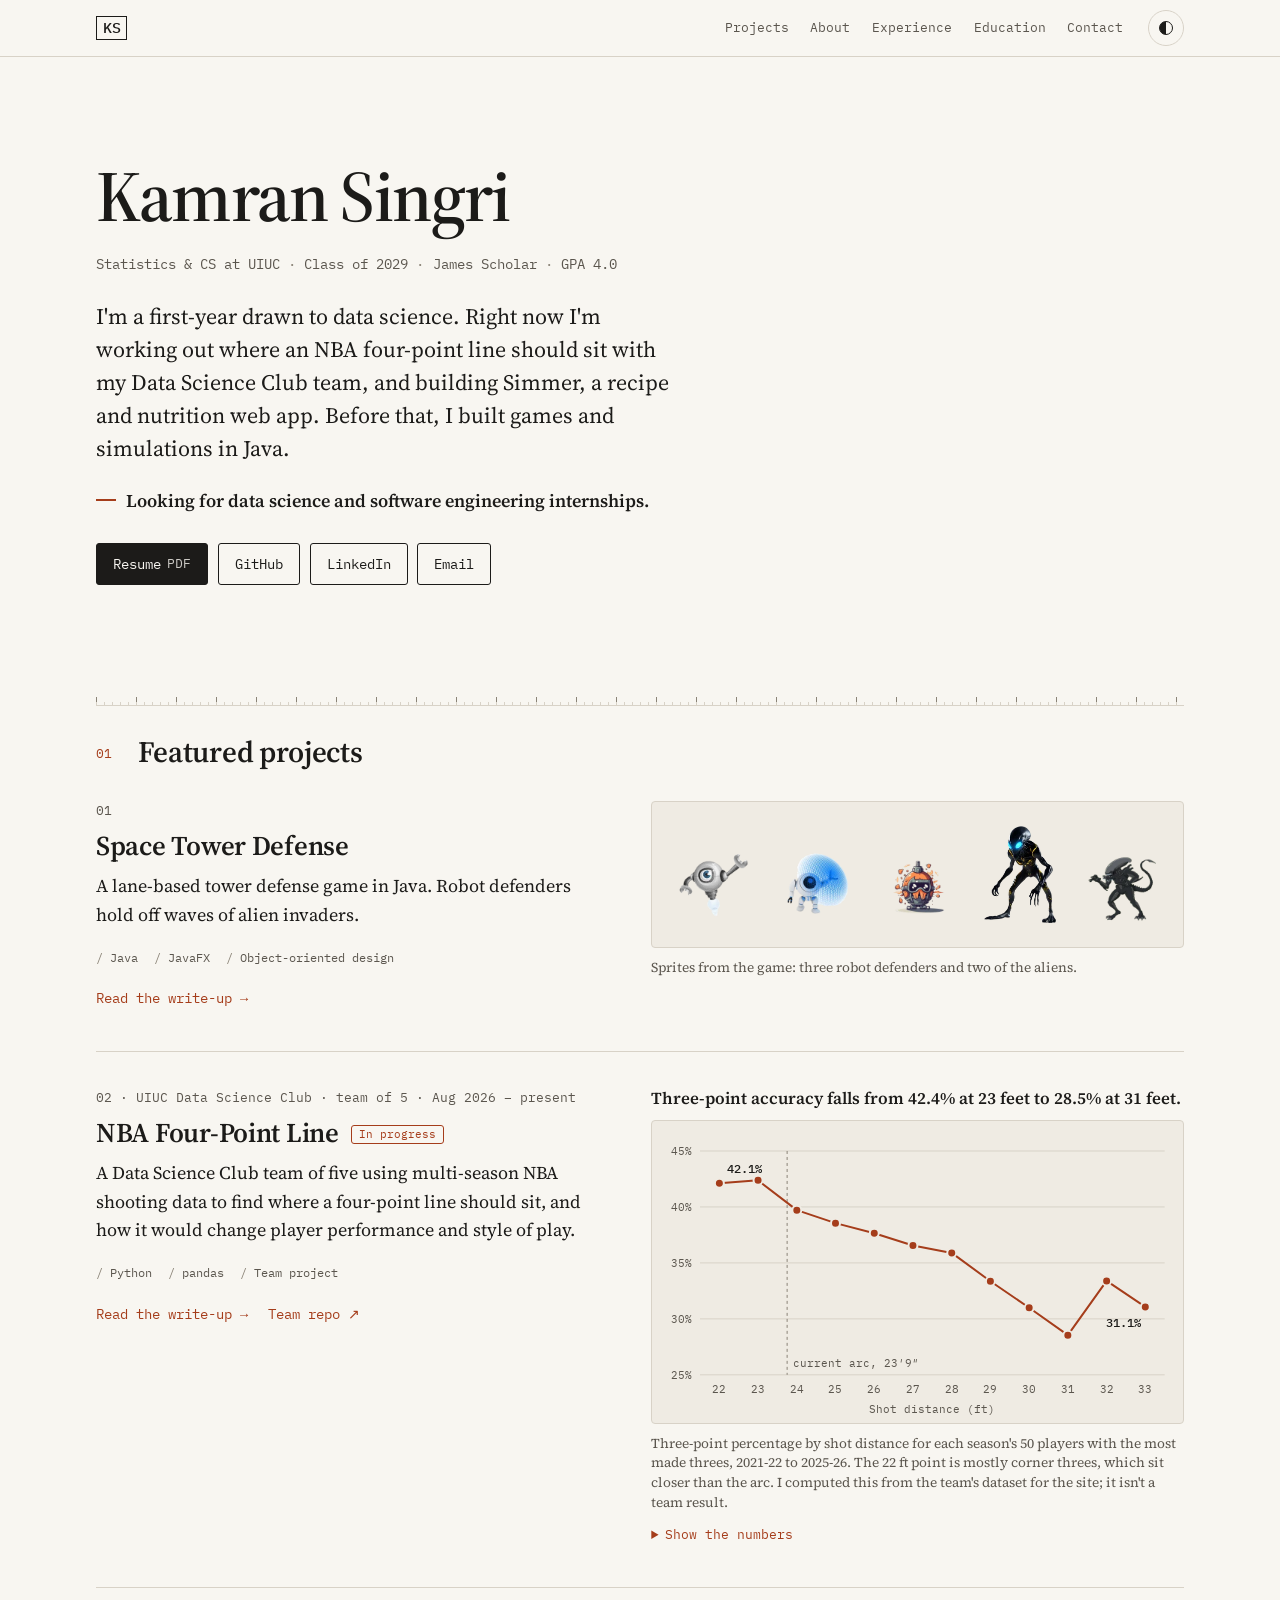
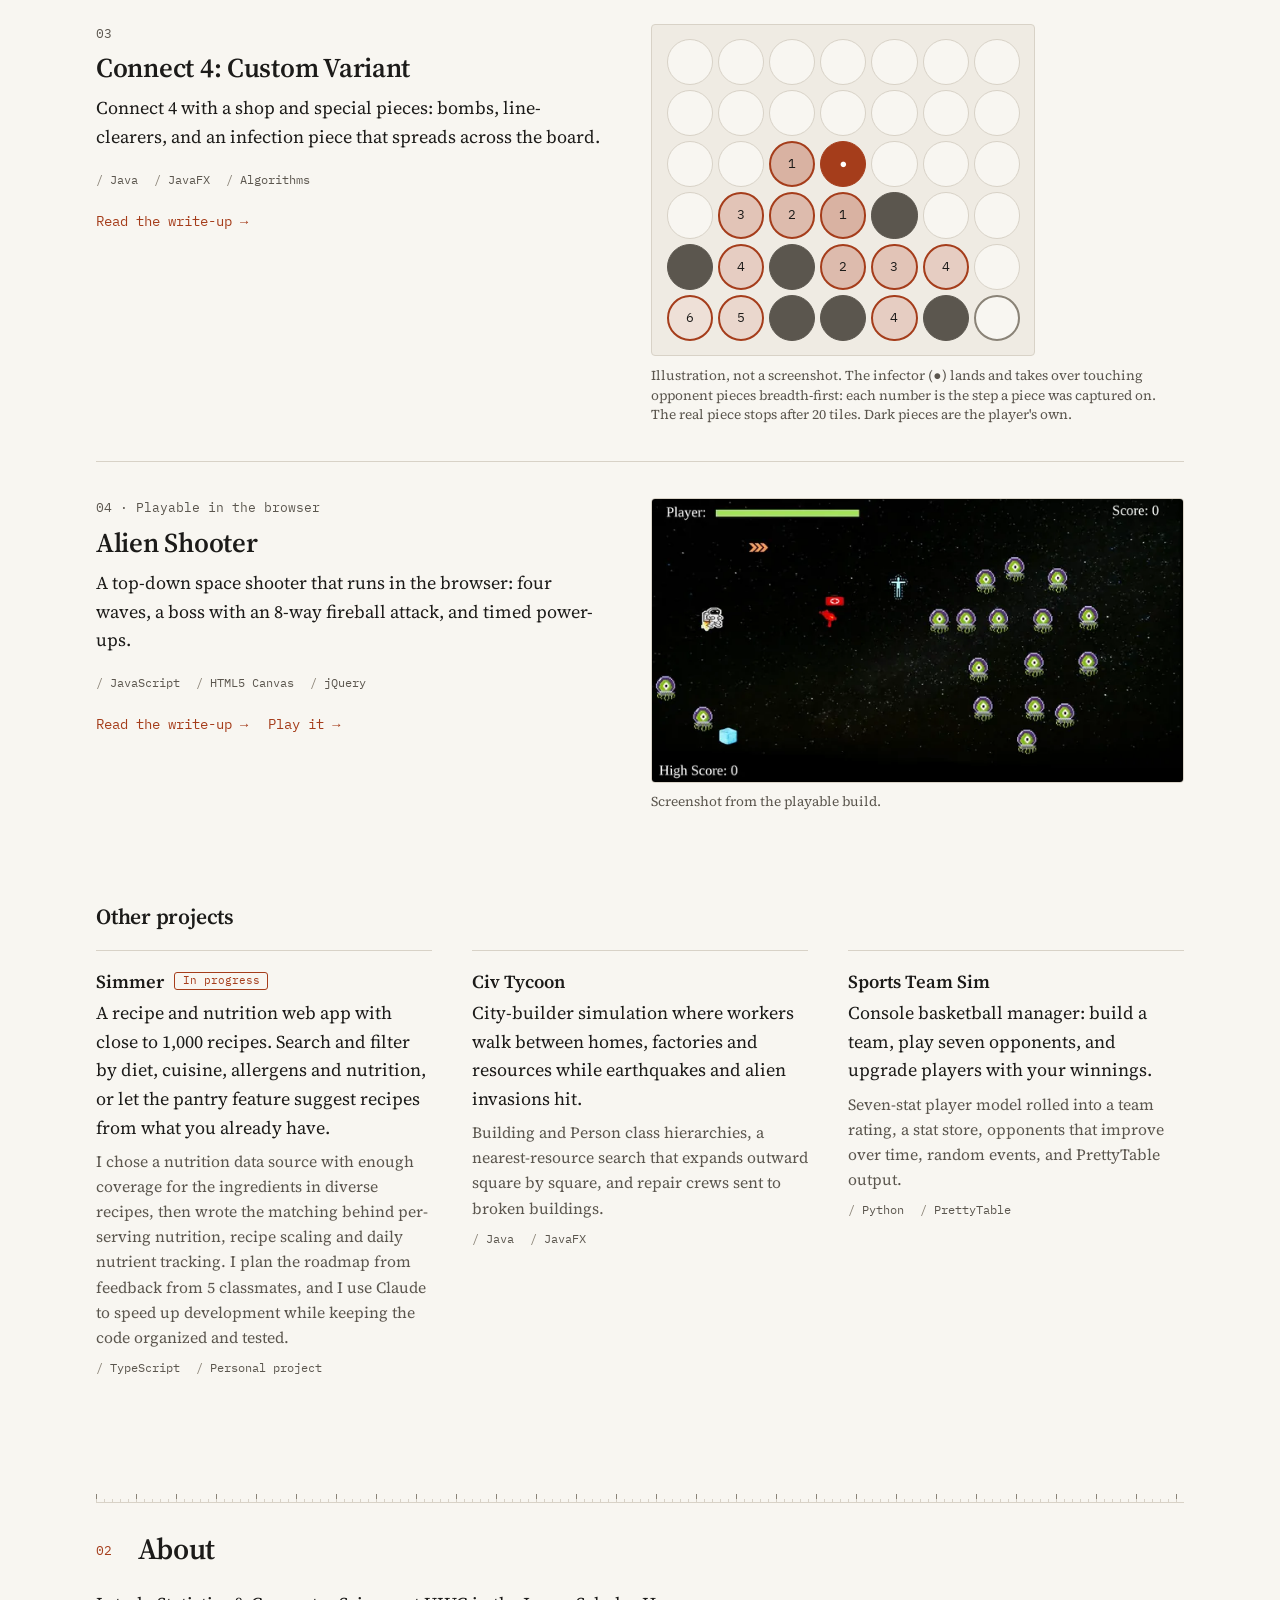
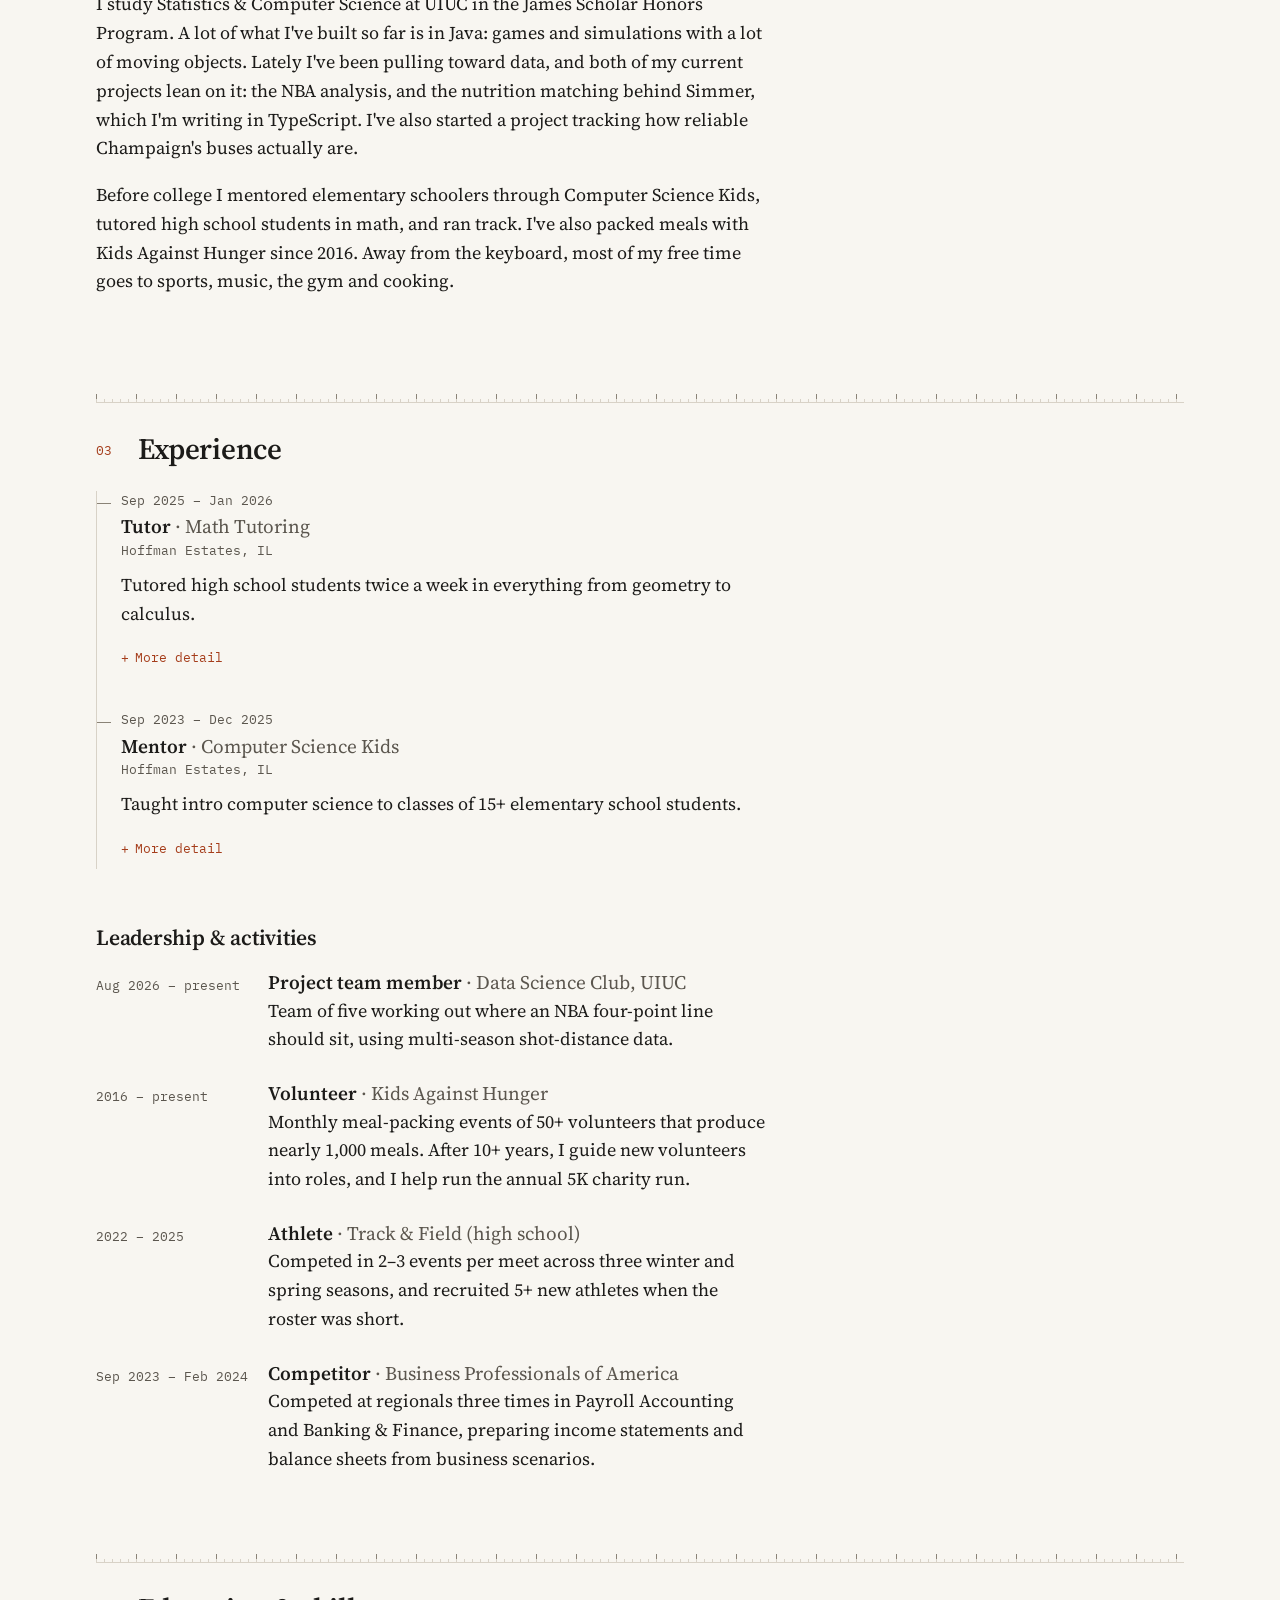
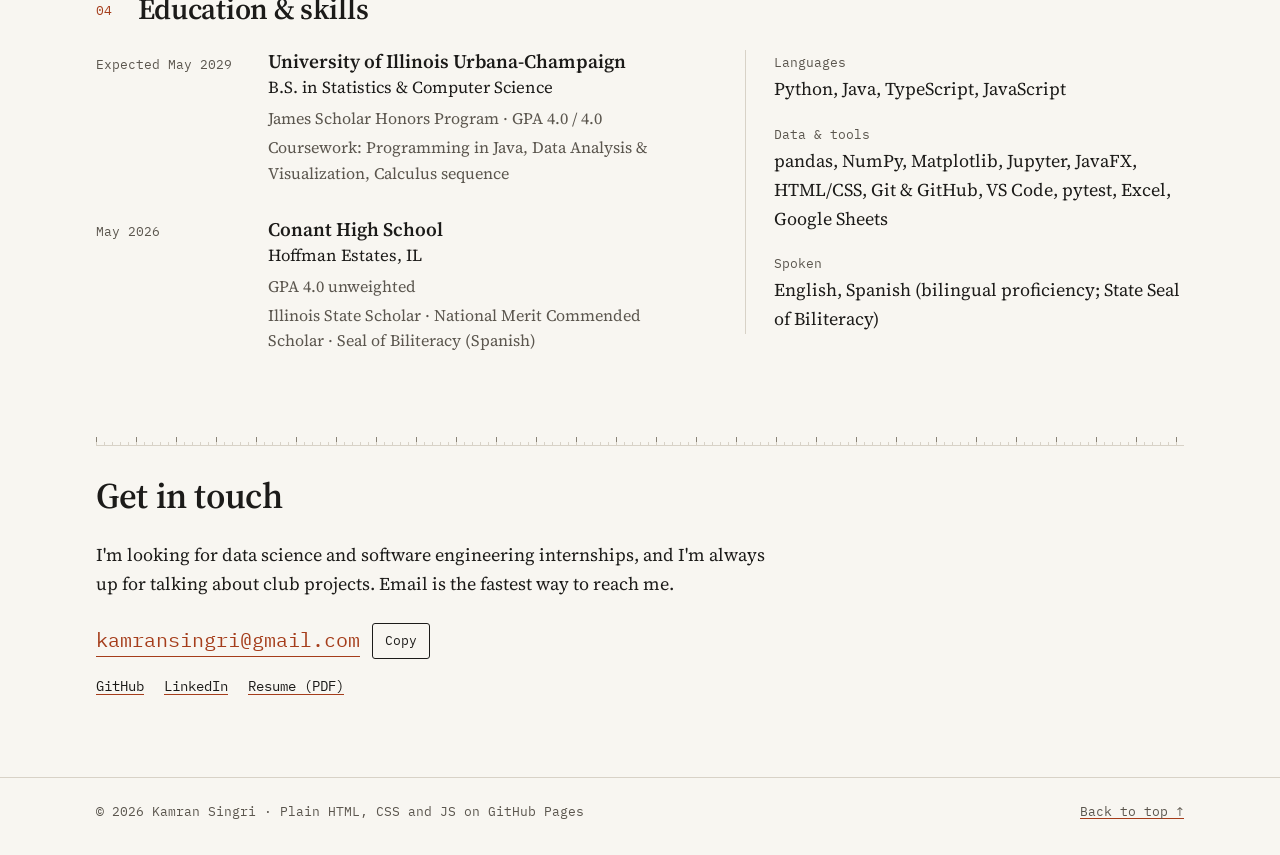
==== commit 4825762d: "Harden: phone nav scroll, Contact past the fade, newest-first experience - Phone nav: measure the ac" ====
--- a/index.html
+++ b/index.html
@@ -68,7 +68,7 @@
   <section class="section" id="experience" aria-labelledby="experience-title">
     <div class="wrap">
       <h2 id="experience-title"><span class="sec-num mono">03</span>Experience</h2>
-      <div data-render="experience"><!--r:experience--><ol class="timeline"><li class="tl-item"><p class="tl-when mono">Sep 2023 – Dec 2025</p><div class="tl-body"><h3>Mentor <span class="at">· Computer Science Kids</span></h3><p class="meta mono">Hoffman Estates, IL</p><p>Taught intro computer science to classes of 15+ elementary school students.</p><details class="more" id="exp-0"><summary>More detail</summary><ul><li>Turned abstract programming ideas into lessons that made sense to elementary schoolers.</li><li>Ran large-group activities for up to 60 students per session.</li><li>Designed and ran hands-on activities with a team of other mentors to reinforce core CS concepts.</li></ul></details></div></li><li class="tl-item"><p class="tl-when mono">Sep 2025 – Jan 2026</p><div class="tl-body"><h3>Tutor <span class="at">· Math Tutoring</span></h3><p class="meta mono">Hoffman Estates, IL</p><p>Tutored high school students twice a week in everything from geometry to calculus.</p><details class="more" id="exp-1"><summary>More detail</summary><ul><li>Worked one on one with 5+ students a session, using visual demonstrations and worked examples.</li><li>Worked with the other tutors on different ways to explain a topic when a student was stuck.</li></ul></details></div></li></ol><!--/r:experience--></div>
+      <div data-render="experience"><!--r:experience--><ol class="timeline"><li class="tl-item"><p class="tl-when mono">Sep 2025 – Jan 2026</p><div class="tl-body"><h3>Tutor <span class="at">· Math Tutoring</span></h3><p class="meta mono">Hoffman Estates, IL</p><p>Tutored high school students twice a week in everything from geometry to calculus.</p><details class="more" id="exp-0"><summary>More detail</summary><ul><li>Worked one on one with 5+ students a session, using visual demonstrations and worked examples.</li><li>Worked with the other tutors on different ways to explain a topic when a student was stuck.</li></ul></details></div></li><li class="tl-item"><p class="tl-when mono">Sep 2023 – Dec 2025</p><div class="tl-body"><h3>Mentor <span class="at">· Computer Science Kids</span></h3><p class="meta mono">Hoffman Estates, IL</p><p>Taught intro computer science to classes of 15+ elementary school students.</p><details class="more" id="exp-1"><summary>More detail</summary><ul><li>Turned abstract programming ideas into lessons that made sense to elementary schoolers.</li><li>Ran large-group activities for up to 60 students per session.</li><li>Designed and ran hands-on activities with a team of other mentors to reinforce core CS concepts.</li></ul></details></div></li></ol><!--/r:experience--></div>
       <h3 class="h-sub" id="activities">Leadership &amp; activities</h3>
       <div data-render="activities"><!--r:activities--><ul class="acts"><li><p class="tl-when mono">Aug 2026 – present</p><div><h4>Project team member <span class="at">· Data Science Club, UIUC</span></h4><p>Team of five working out where an NBA four-point line should sit, using multi-season shot-distance data.</p></div></li><li><p class="tl-when mono">2016 – present</p><div><h4>Volunteer <span class="at">· Kids Against Hunger</span></h4><p>Monthly meal-packing events of 50+ volunteers that produce nearly 1,000 meals. After 10+ years, I guide new volunteers into roles, and I help run the annual 5K charity run.</p></div></li><li><p class="tl-when mono">2022 – 2025</p><div><h4>Athlete <span class="at">· Track &amp; Field (high school)</span></h4><p>Competed in 2–3 events per meet across three winter and spring seasons, and recruited 5+ new athletes when the roster was short.</p></div></li><li><p class="tl-when mono">Sep 2023 – Feb 2024</p><div><h4>Competitor <span class="at">· Business Professionals of America</span></h4><p>Competed at regionals three times in Payroll Accounting and Banking &amp; Finance, preparing income statements and balance sheets from business scenarios.</p></div></li></ul><!--/r:activities--></div>
     </div>
--- a/css/style.css
+++ b/css/style.css
@@ -136,8 +136,11 @@
 .brand:hover { border-color: var(--accent); }
 .site-nav nav { margin-left: auto; min-width: 0; overflow-x: auto; scrollbar-width: none; }
 @media (max-width: 720px) {
-  .site-nav nav { -webkit-mask-image: linear-gradient(to right, #000 85%, transparent); mask-image: linear-gradient(to right, #000 85%, transparent); }
-  .nav-links { padding-right: 1.5rem; }
+  /* A fixed-width fade hints the strip scrolls; the trailing spacer is wider than the fade,
+     so the last link ("Contact") clears it when the strip is scrolled to the end.
+     (Padding on a flex scroller doesn't extend its scroll width in every browser; a spacer does.) */
+  .site-nav nav { -webkit-mask-image: linear-gradient(to right, #000 calc(100% - 2rem), transparent); mask-image: linear-gradient(to right, #000 calc(100% - 2rem), transparent); }
+  .nav-links::after { content: ""; flex: 0 0 2.5rem; }
 }
 .site-nav nav::-webkit-scrollbar { display: none; }
 .nav-links { list-style: none; display: flex; gap: 0.25rem; }
@@ -300,7 +303,8 @@
 .other p { margin-bottom: 0.4rem; }
 .other .muted { font-size: 0.98rem; }
 @media (min-width: 880px) {
-  .others { grid-template-columns: repeat(3, minmax(0, 1fr)); gap: 2.5rem; }
+  /* Fits however many other projects there are, without leaving an empty column */
+  .others { grid-template-columns: repeat(auto-fit, minmax(16rem, 1fr)); gap: 2.5rem; }
   .other, .other:first-child { border-top: 1px solid var(--rule); padding-top: 1.25rem; }
 }
 
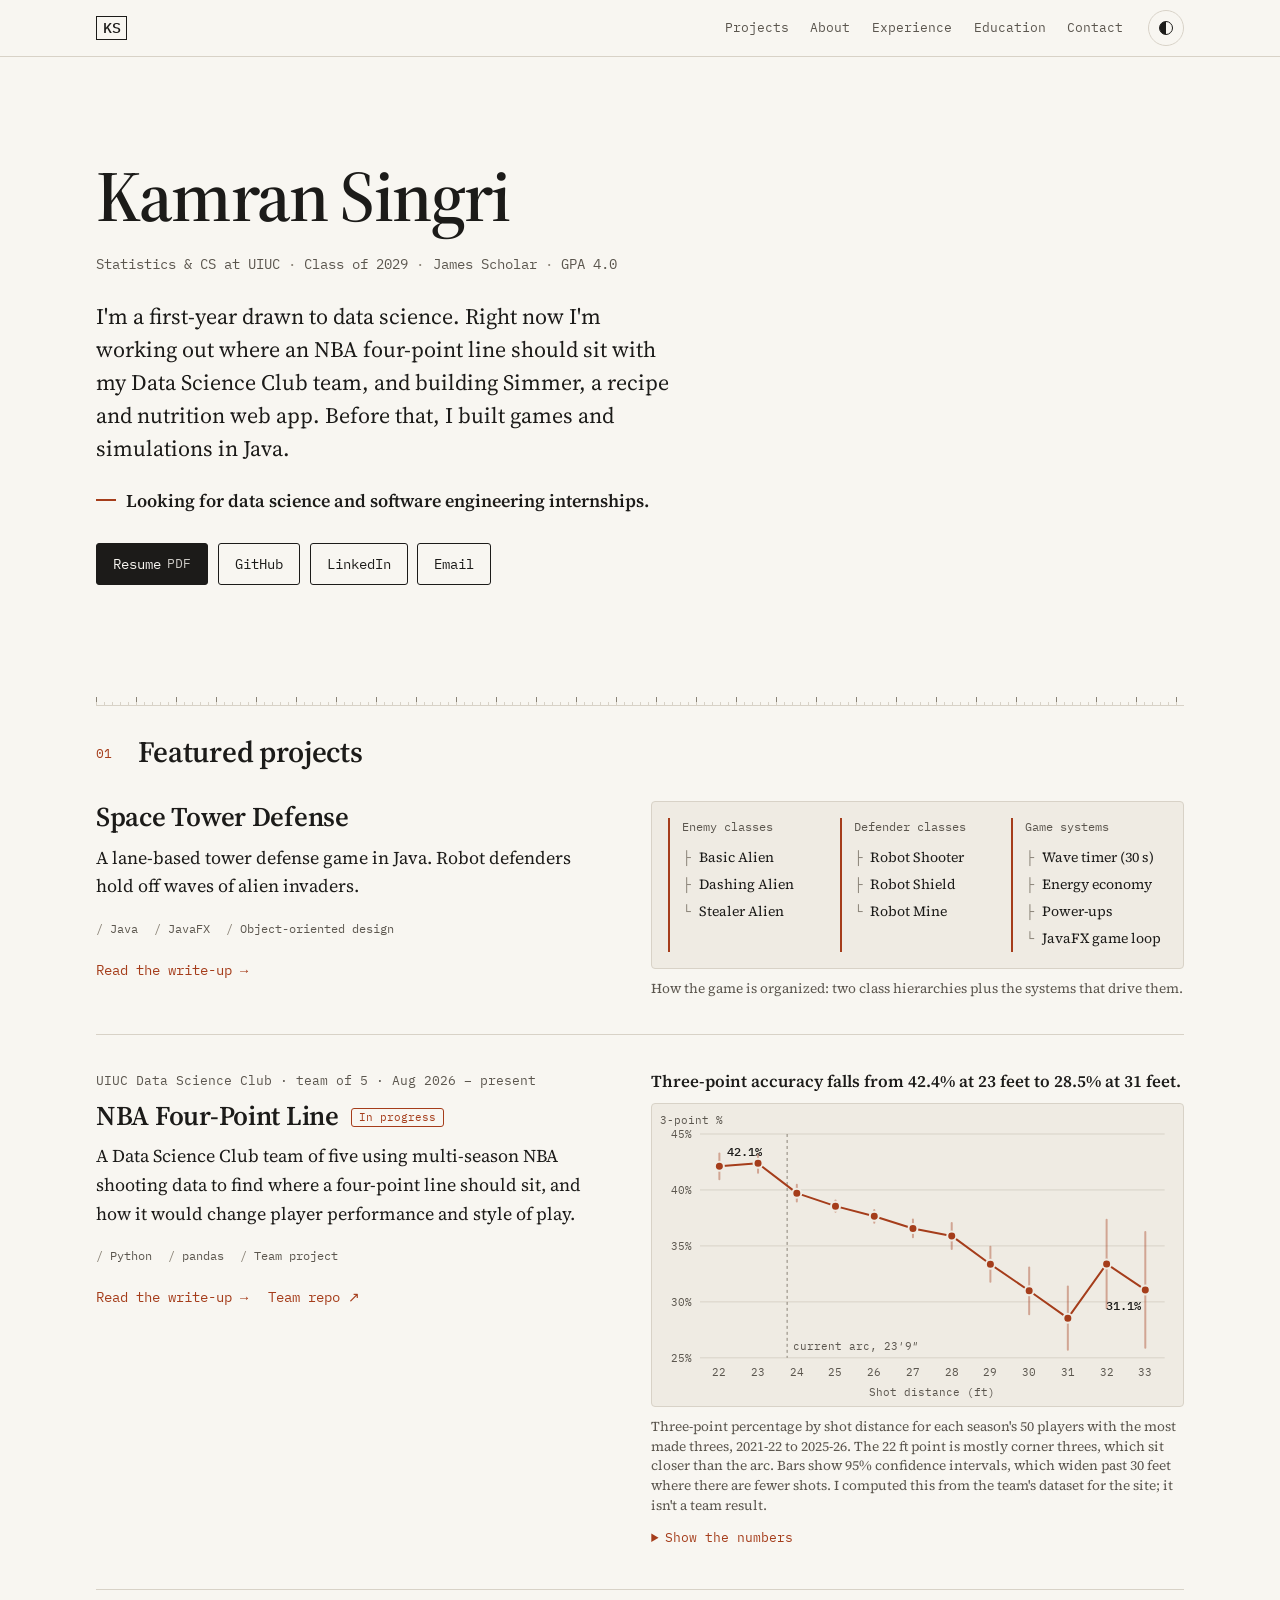
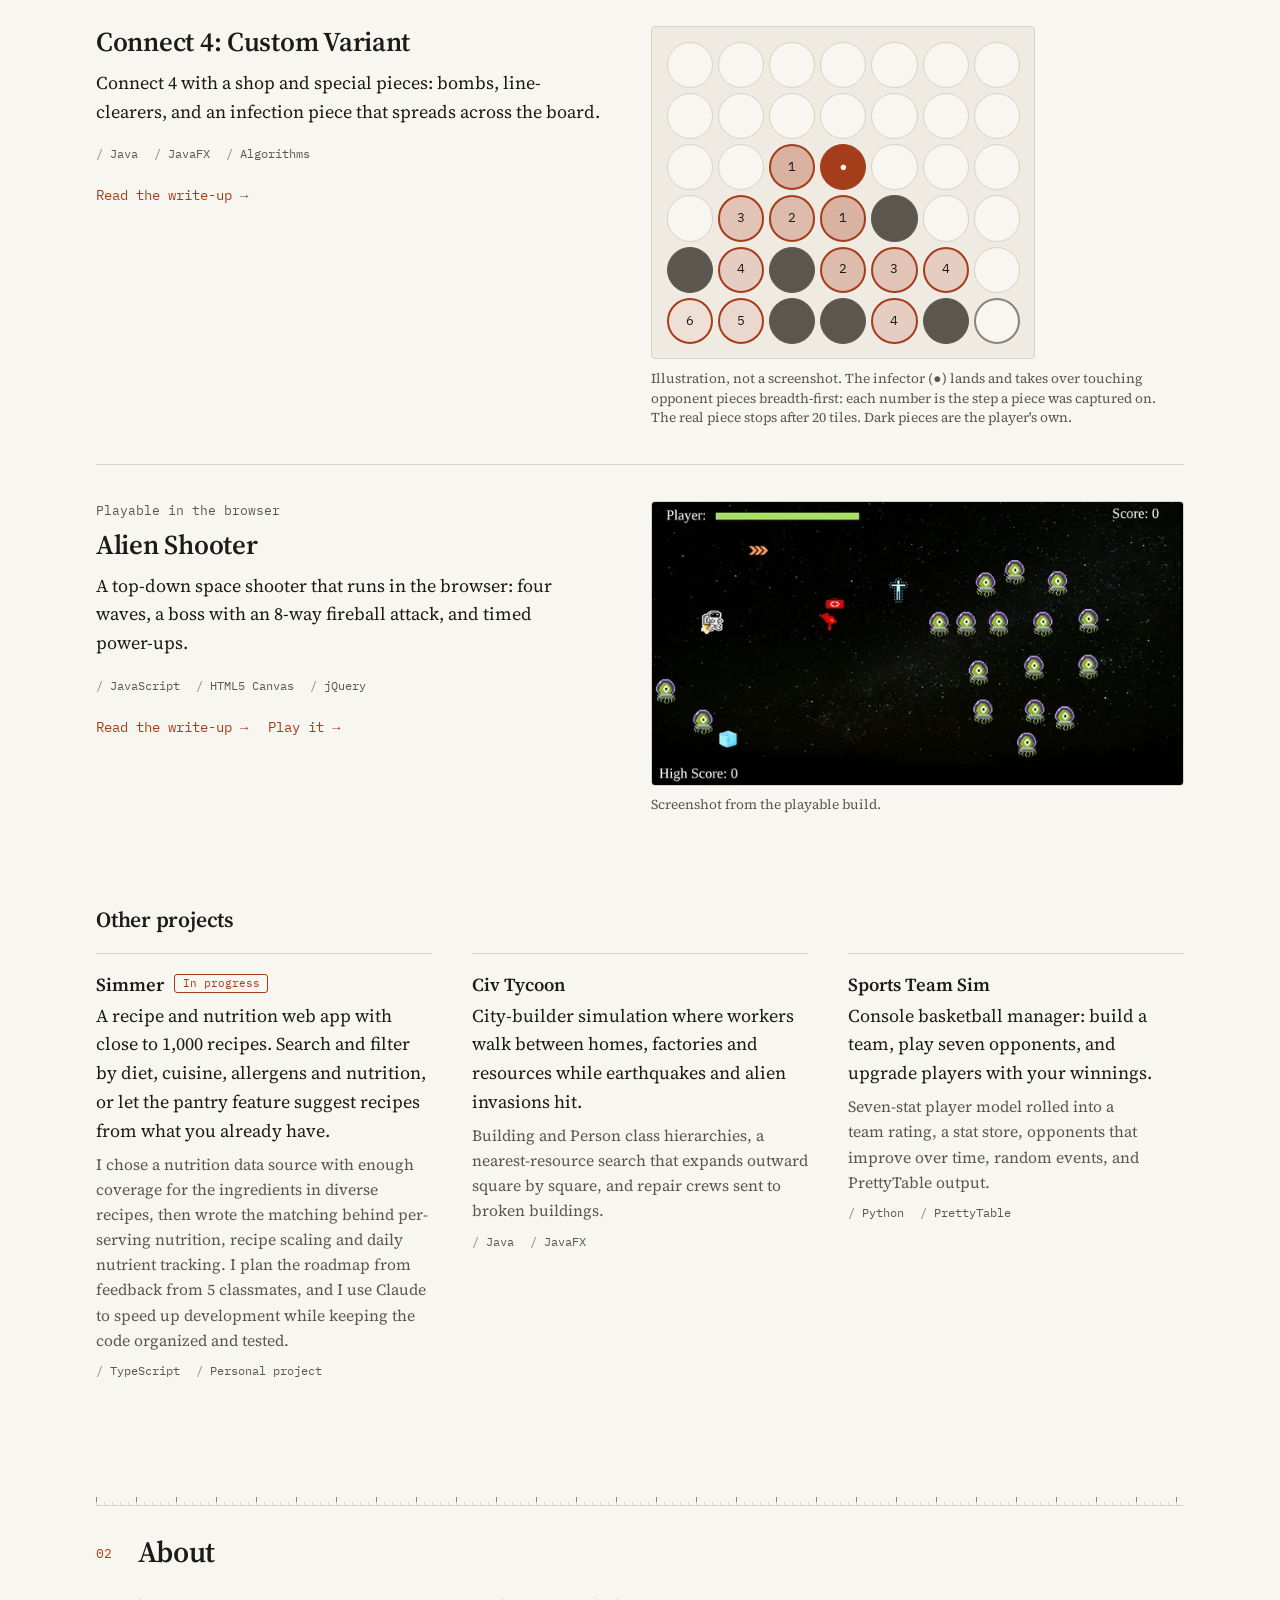
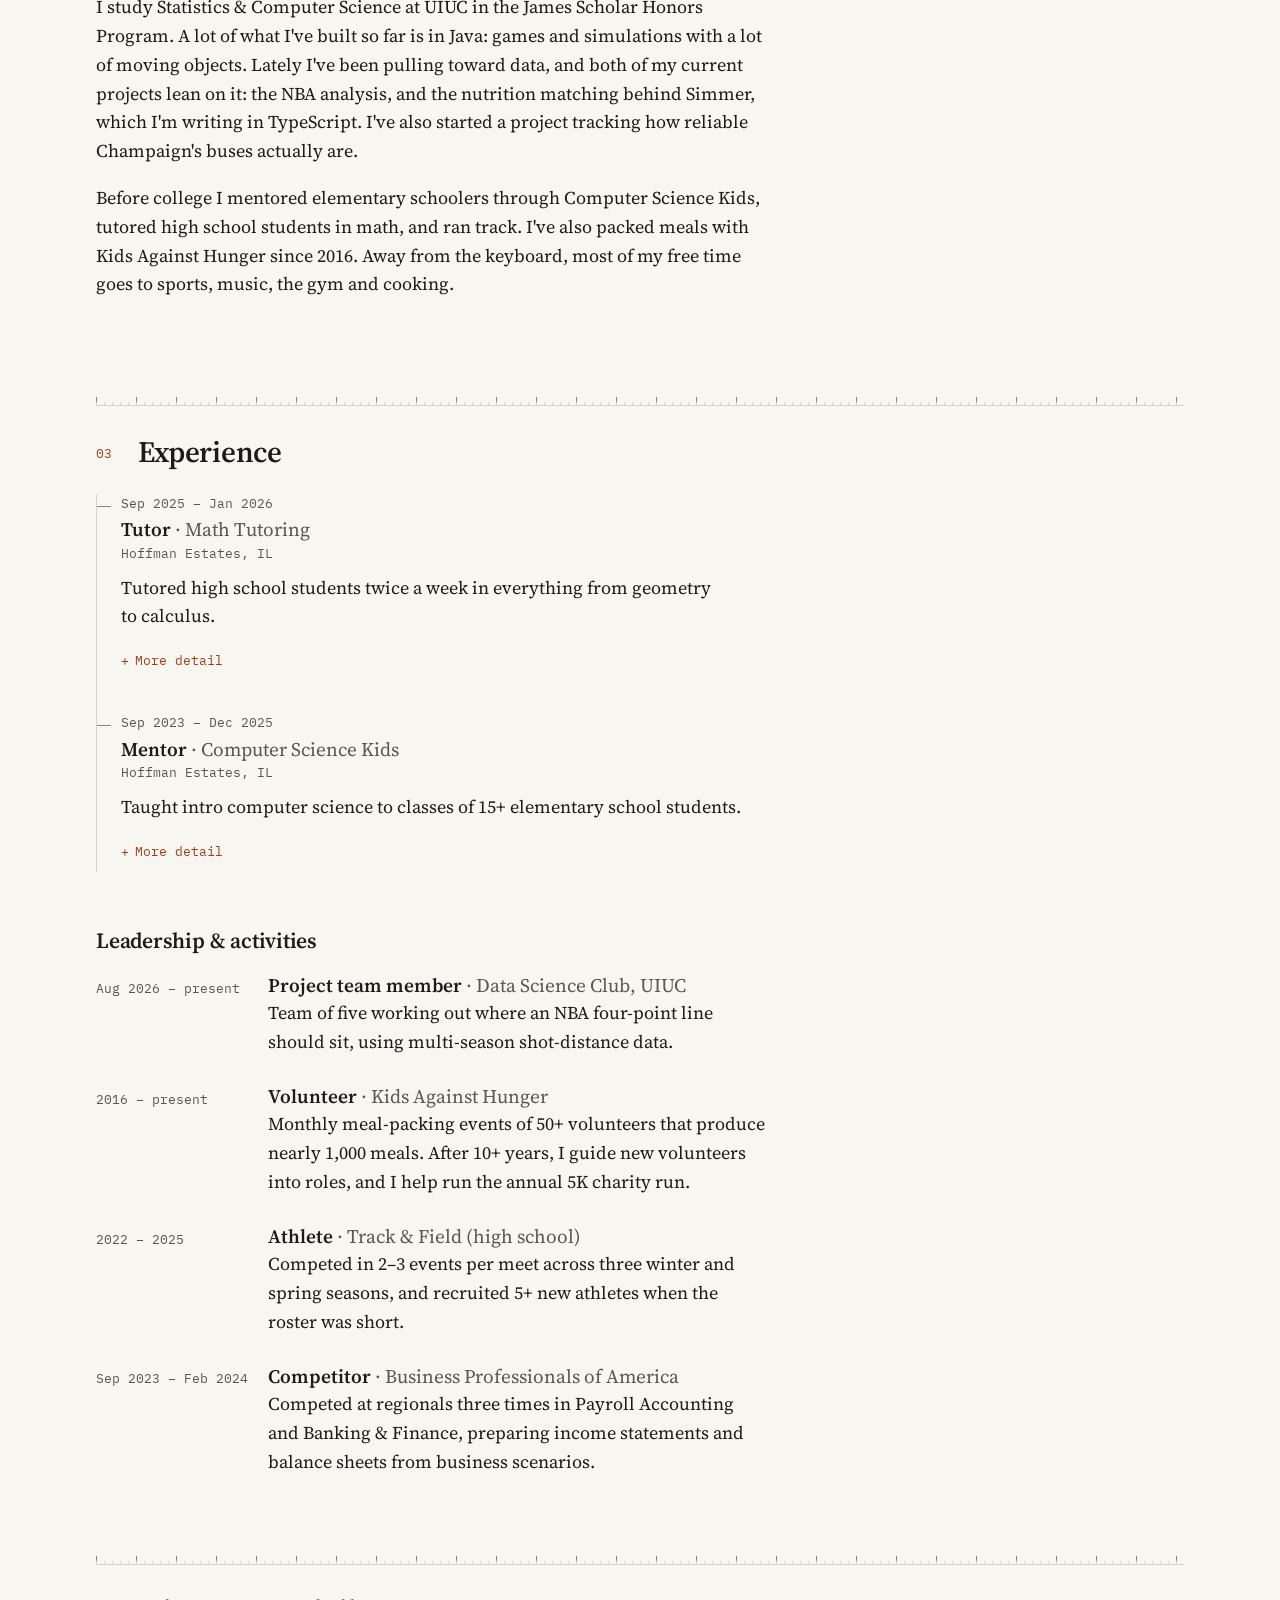
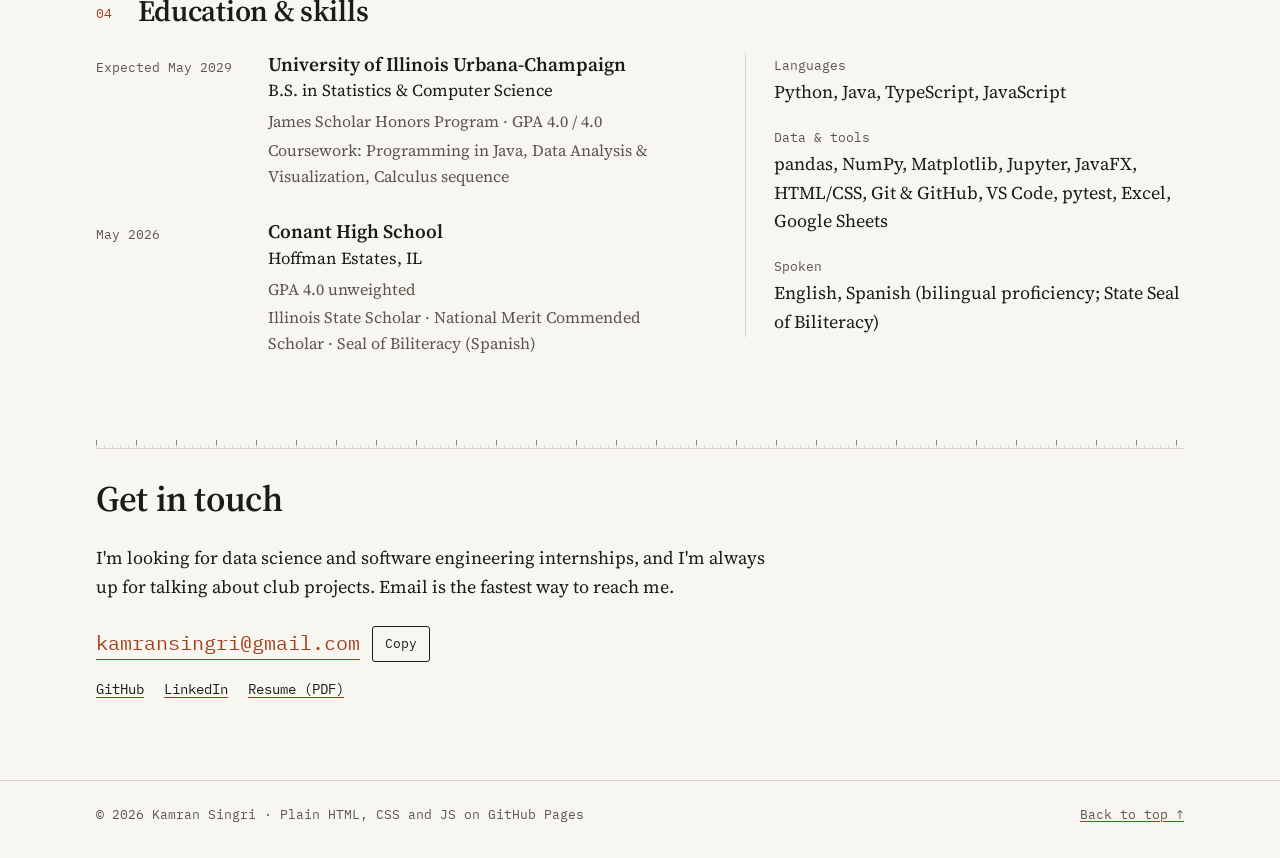
==== commit 8725efcd: "Polish: diagram card, chart error bars, labels, wrapping and finish - Tower Defense card shows the c" ====
--- a/index.html
+++ b/index.html
@@ -52,7 +52,7 @@
   <section class="section" id="projects" aria-labelledby="projects-title">
     <div class="wrap">
       <h2 id="projects-title"><span class="sec-num mono">01</span>Featured projects</h2>
-      <div class="projects" data-render="featured"><!--r:featured--><article class="project" aria-labelledby="pj-space-tower-defense"><div class="project-text"><p class="idx mono">01</p><h3 id="pj-space-tower-defense"><a href="projects/space-tower-defense.html">Space Tower Defense</a></h3><p>A lane-based tower defense game in Java. Robot defenders hold off waves of alien invaders.</p><ul class="tags" aria-label="Tech"><li class="mono">Java</li><li class="mono">JavaFX</li><li class="mono">Object-oriented design</li></ul><ul class="project-links"><li><a href="projects/space-tower-defense.html">Read the write-up <span aria-hidden="true">→</span></a></li></ul></div><div class="project-visual"><figure class="visual visual-sprites"><div class="sprite-row"><img src="assets/img/pvz/defenders/RobotShooter.webp" alt="Robot Shooter defender sprite" width="72" height="72" loading="lazy" decoding="async"><img src="assets/img/pvz/defenders/RobotShield.webp" alt="Robot Shield defender sprite" width="72" height="72" loading="lazy" decoding="async"><img src="assets/img/pvz/defenders/RobotMineActivated.webp" alt="Robot Mine defender sprite" width="72" height="72" loading="lazy" decoding="async"><img src="assets/img/pvz/enemies/BasicAlien.webp" alt="Basic Alien enemy sprite" width="72" height="72" loading="lazy" decoding="async"><img src="assets/img/pvz/enemies/DashingAlien.webp" alt="Dashing Alien enemy sprite" width="72" height="72" loading="lazy" decoding="async"></div><figcaption>Sprites from the game: three robot defenders and two of the aliens.</figcaption></figure></div></article><article class="project" aria-labelledby="pj-nba-four-point-line"><div class="project-text"><p class="idx mono">02 · UIUC Data Science Club · team of 5 · Aug 2026 – present</p><h3 id="pj-nba-four-point-line"><a href="projects/nba-four-point-line.html">NBA Four-Point Line</a> <span class="status mono">In progress</span></h3><p>A Data Science Club team of five using multi-season NBA shooting data to find where a four-point line should sit, and how it would change player performance and style of play.</p><ul class="tags" aria-label="Tech"><li class="mono">Python</li><li class="mono">pandas</li><li class="mono">Team project</li></ul><ul class="project-links"><li><a href="projects/nba-four-point-line.html">Read the write-up <span aria-hidden="true">→</span></a></li><li><a href="https://github.com/UIUC-DSC/team-Starting-Five-Minus-One" rel="noopener">Team repo <span aria-hidden="true">↗</span></a></li></ul></div><div class="project-visual"><figure class="visual visual-chart"><p class="chart-takeaway">Three-point accuracy falls from 42.4% at 23 feet to 28.5% at 31 feet.</p><div class="chart-wrap" data-chart><svg class="chart" viewBox="0 0 640 290" role="img" aria-labelledby="nba-chart-title"><title id="nba-chart-title">3-point percentage by shot distance, 22 to 33 feet</title><line class="grid" x1="44" x2="626" y1="246.0" y2="246.0"/><line class="grid" x1="44" x2="626" y1="190.0" y2="190.0"/><line class="grid" x1="44" x2="626" y1="134.0" y2="134.0"/><line class="grid" x1="44" x2="626" y1="78.0" y2="78.0"/><line class="grid" x1="44" x2="626" y1="22.0" y2="22.0"/><text class="tick" x="36" y="250.0" text-anchor="end">25%</text><text class="tick" x="36" y="194.0" text-anchor="end">30%</text><text class="tick" x="36" y="138.0" text-anchor="end">35%</text><text class="tick" x="36" y="82.0" text-anchor="end">40%</text><text class="tick" x="36" y="26.0" text-anchor="end">45%</text><text class="tick" x="68.3" y="264" text-anchor="middle">22</text><text class="tick" x="116.8" y="264" text-anchor="middle">23</text><text class="tick" x="165.3" y="264" text-anchor="middle">24</text><text class="tick" x="213.8" y="264" text-anchor="middle">25</text><text class="tick" x="262.3" y="264" text-anchor="middle">26</text><text class="tick" x="310.8" y="264" text-anchor="middle">27</text><text class="tick" x="359.3" y="264" text-anchor="middle">28</text><text class="tick" x="407.8" y="264" text-anchor="middle">29</text><text class="tick" x="456.3" y="264" text-anchor="middle">30</text><text class="tick" x="504.8" y="264" text-anchor="middle">31</text><text class="tick" x="553.3" y="264" text-anchor="middle">32</text><text class="tick" x="601.8" y="264" text-anchor="middle">33</text><line class="ref" x1="153.1" x2="153.1" y1="22" y2="246"/><text class="ref-label" x="159.1" y="238">current arc, 23′9″</text><path class="line" d="M68.3,54.4L116.8,51.4L165.3,81.2L213.8,94.2L262.3,104.3L310.8,116.5L359.3,124.0L407.8,152.3L456.3,178.9L504.8,206.3L553.3,152.0L601.8,178.0"/><g role="list"><g class="pt" tabindex="0" role="listitem" aria-label="22 ft: 42.1% (2,990 of 7,101)" data-tip="22 ft: 42.1% (2,990 of 7,101)"><circle class="hit" cx="68.3" cy="54.4" r="14"/><circle class="dot" cx="68.3" cy="54.4" r="4.5"/><title>22 ft: 42.1% (2,990 of 7,101)</title></g><g class="pt" tabindex="-1" role="listitem" aria-label="23 ft: 42.4% (5,639 of 13,307)" data-tip="23 ft: 42.4% (5,639 of 13,307)"><circle class="hit" cx="116.8" cy="51.4" r="14"/><circle class="dot" cx="116.8" cy="51.4" r="4.5"/><title>23 ft: 42.4% (5,639 of 13,307)</title></g><g class="pt" tabindex="-1" role="listitem" aria-label="24 ft: 39.7% (6,425 of 16,178)" data-tip="24 ft: 39.7% (6,425 of 16,178)"><circle class="hit" cx="165.3" cy="81.2" r="14"/><circle class="dot" cx="165.3" cy="81.2" r="4.5"/><title>24 ft: 39.7% (6,425 of 16,178)</title></g><g class="pt" tabindex="-1" role="listitem" aria-label="25 ft: 38.6% (13,544 of 35,132)" data-tip="25 ft: 38.6% (13,544 of 35,132)"><circle class="hit" cx="213.8" cy="94.2" r="14"/><circle class="dot" cx="213.8" cy="94.2" r="4.5"/><title>25 ft: 38.6% (13,544 of 35,132)</title></g><g class="pt" tabindex="-1" role="listitem" aria-label="26 ft: 37.7% (10,611 of 28,183)" data-tip="26 ft: 37.7% (10,611 of 28,183)"><circle class="hit" cx="262.3" cy="104.3" r="14"/><circle class="dot" cx="262.3" cy="104.3" r="4.5"/><title>26 ft: 37.7% (10,611 of 28,183)</title></g><g class="pt" tabindex="-1" role="listitem" aria-label="27 ft: 36.6% (5,160 of 14,114)" data-tip="27 ft: 36.6% (5,160 of 14,114)"><circle class="hit" cx="310.8" cy="116.5" r="14"/><circle class="dot" cx="310.8" cy="116.5" r="4.5"/><title>27 ft: 36.6% (5,160 of 14,114)</title></g><g class="pt" tabindex="-1" role="listitem" aria-label="28 ft: 35.9% (2,362 of 6,581)" data-tip="28 ft: 35.9% (2,362 of 6,581)"><circle class="hit" cx="359.3" cy="124.0" r="14"/><circle class="dot" cx="359.3" cy="124.0" r="4.5"/><title>28 ft: 35.9% (2,362 of 6,581)</title></g><g class="pt" tabindex="-1" role="listitem" aria-label="29 ft: 33.4% (1,157 of 3,468)" data-tip="29 ft: 33.4% (1,157 of 3,468)"><circle class="hit" cx="407.8" cy="152.3" r="14"/><circle class="dot" cx="407.8" cy="152.3" r="4.5"/><title>29 ft: 33.4% (1,157 of 3,468)</title></g><g class="pt" tabindex="-1" role="listitem" aria-label="30 ft: 31.0% (581 of 1,875)" data-tip="30 ft: 31.0% (581 of 1,875)"><circle class="hit" cx="456.3" cy="178.9" r="14"/><circle class="dot" cx="456.3" cy="178.9" r="4.5"/><title>30 ft: 31.0% (581 of 1,875)</title></g><g class="pt" tabindex="-1" role="listitem" aria-label="31 ft: 28.5% (280 of 981)" data-tip="31 ft: 28.5% (280 of 981)"><circle class="hit" cx="504.8" cy="206.3" r="14"/><circle class="dot" cx="504.8" cy="206.3" r="4.5"/><title>31 ft: 28.5% (280 of 981)</title></g><g class="pt" tabindex="-1" role="listitem" aria-label="32 ft: 33.4% (183 of 548)" data-tip="32 ft: 33.4% (183 of 548)"><circle class="hit" cx="553.3" cy="152.0" r="14"/><circle class="dot" cx="553.3" cy="152.0" r="4.5"/><title>32 ft: 33.4% (183 of 548)</title></g><g class="pt" tabindex="-1" role="listitem" aria-label="33 ft: 31.1% (96 of 309)" data-tip="33 ft: 31.1% (96 of 309)"><circle class="hit" cx="601.8" cy="178.0" r="14"/><circle class="dot" cx="601.8" cy="178.0" r="4.5"/><title>33 ft: 31.1% (96 of 309)</title></g></g><text class="direct" x="76.3" y="44.4">42.1%</text><text class="direct" x="597.8" y="198.0" text-anchor="end">31.1%</text><text class="axis-label" x="335" y="284" text-anchor="middle">Shot distance (ft)</text></svg><div class="tip" role="status" aria-live="polite" hidden></div></div><figcaption>Three-point percentage by shot distance for each season's 50 players with the most made threes, 2021-22 to 2025-26. The 22 ft point is mostly corner threes, which sit closer than the arc. I computed this from the team's dataset for the site; it isn't a team result.</figcaption><details class="data-table"><summary>Show the numbers</summary><div class="table-wrap"><table><thead><tr><th scope="col">Distance</th><th scope="col">Made</th><th scope="col">Attempted</th><th scope="col">3P%</th></tr></thead><tbody><tr><td>22 ft</td><td>2,990</td><td>7,101</td><td>42.1%</td></tr><tr><td>23 ft</td><td>5,639</td><td>13,307</td><td>42.4%</td></tr><tr><td>24 ft</td><td>6,425</td><td>16,178</td><td>39.7%</td></tr><tr><td>25 ft</td><td>13,544</td><td>35,132</td><td>38.6%</td></tr><tr><td>26 ft</td><td>10,611</td><td>28,183</td><td>37.7%</td></tr><tr><td>27 ft</td><td>5,160</td><td>14,114</td><td>36.6%</td></tr><tr><td>28 ft</td><td>2,362</td><td>6,581</td><td>35.9%</td></tr><tr><td>29 ft</td><td>1,157</td><td>3,468</td><td>33.4%</td></tr><tr><td>30 ft</td><td>581</td><td>1,875</td><td>31.0%</td></tr><tr><td>31 ft</td><td>280</td><td>981</td><td>28.5%</td></tr><tr><td>32 ft</td><td>183</td><td>548</td><td>33.4%</td></tr><tr><td>33 ft</td><td>96</td><td>309</td><td>31.1%</td></tr></tbody></table></div></details></figure></div></article><article class="project" aria-labelledby="pj-connect-4-variant"><div class="project-text"><p class="idx mono">03</p><h3 id="pj-connect-4-variant"><a href="projects/connect-4-variant.html">Connect 4: Custom Variant</a></h3><p>Connect 4 with a shop and special pieces: bombs, line-clearers, and an infection piece that spreads across the board.</p><ul class="tags" aria-label="Tech"><li class="mono">Java</li><li class="mono">JavaFX</li><li class="mono">Algorithms</li></ul><ul class="project-links"><li><a href="projects/connect-4-variant.html">Read the write-up <span aria-hidden="true">→</span></a></li></ul></div><div class="project-visual"><figure class="visual visual-board"><div class="board" role="img" aria-label="Illustration: the infector piece lands on a Connect 4 board and takes over touching opponent pieces outward, one step at a time."><span class="cell"></span><span class="cell"></span><span class="cell"></span><span class="cell"></span><span class="cell"></span><span class="cell"></span><span class="cell"></span><span class="cell"></span><span class="cell"></span><span class="cell"></span><span class="cell"></span><span class="cell"></span><span class="cell"></span><span class="cell"></span><span class="cell"></span><span class="cell"></span><span class="cell g" style="--g:1">1</span><span class="cell inf">●</span><span class="cell"></span><span class="cell"></span><span class="cell"></span><span class="cell"></span><span class="cell g" style="--g:3">3</span><span class="cell g" style="--g:2">2</span><span class="cell g" style="--g:1">1</span><span class="cell own"></span><span class="cell"></span><span class="cell"></span><span class="cell own"></span><span class="cell g" style="--g:4">4</span><span class="cell own"></span><span class="cell g" style="--g:2">2</span><span class="cell g" style="--g:3">3</span><span class="cell g" style="--g:4">4</span><span class="cell"></span><span class="cell g" style="--g:6">6</span><span class="cell g" style="--g:5">5</span><span class="cell own"></span><span class="cell own"></span><span class="cell g" style="--g:4">4</span><span class="cell own"></span><span class="cell opp"></span></div><figcaption>Illustration, not a screenshot. The infector (●) lands and takes over touching opponent pieces breadth-first: each number is the step a piece was captured on. The real piece stops after 20 tiles. Dark pieces are the player's own.</figcaption></figure></div></article><article class="project" aria-labelledby="pj-alien-shooter"><div class="project-text"><p class="idx mono">04 · Playable in the browser</p><h3 id="pj-alien-shooter"><a href="projects/alien-shooter.html">Alien Shooter</a></h3><p>A top-down space shooter that runs in the browser: four waves, a boss with an 8-way fireball attack, and timed power-ups.</p><ul class="tags" aria-label="Tech"><li class="mono">JavaScript</li><li class="mono">HTML5 Canvas</li><li class="mono">jQuery</li></ul><ul class="project-links"><li><a href="projects/alien-shooter.html">Read the write-up <span aria-hidden="true">→</span></a></li><li><a href="demos/alien-shooter/index.html">Play it <span aria-hidden="true">→</span></a></li></ul></div><div class="project-visual"><figure class="visual visual-image"><img src="assets/img/alien-shooter.webp" srcset="assets/img/alien-shooter-640.webp 640w, assets/img/alien-shooter.webp 1200w" sizes="(min-width: 880px) 34rem, 100vw" alt="Alien Shooter gameplay: the astronaut on a starfield with aliens closing in" width="1200" height="640" loading="lazy" decoding="async"><figcaption>Screenshot from the playable build.</figcaption></figure></div></article><!--/r:featured--></div>
+      <div class="projects" data-render="featured"><!--r:featured--><article class="project" aria-labelledby="pj-space-tower-defense"><div class="project-text"><h3 id="pj-space-tower-defense"><a href="projects/space-tower-defense.html" tabindex="-1">Space Tower Defense</a></h3><p>A lane-based tower defense game in Java. Robot defenders hold off waves of alien invaders.</p><ul class="tags" aria-label="Tech"><li class="mono">Java</li><li class="mono">JavaFX</li><li class="mono">Object-oriented design</li></ul><ul class="project-links"><li><a href="projects/space-tower-defense.html">Read the write-up <span aria-hidden="true">→</span></a></li></ul></div><div class="project-visual"><figure class="visual visual-diagram"><div class="diagram"><div class="dg"><p class="dg-label mono">Enemy classes</p><ul><li>Basic Alien</li><li>Dashing Alien</li><li>Stealer Alien</li></ul></div><div class="dg"><p class="dg-label mono">Defender classes</p><ul><li>Robot Shooter</li><li>Robot Shield</li><li>Robot Mine</li></ul></div><div class="dg"><p class="dg-label mono">Game systems</p><ul><li>Wave timer (30 s)</li><li>Energy economy</li><li>Power-ups</li><li>JavaFX game loop</li></ul></div></div><figcaption>How the game is organized: two class hierarchies plus the systems that drive them.</figcaption></figure></div></article><article class="project" aria-labelledby="pj-nba-four-point-line"><div class="project-text"><p class="idx mono">UIUC Data Science Club · team of 5 · Aug 2026 – present</p><h3 id="pj-nba-four-point-line"><a href="projects/nba-four-point-line.html" tabindex="-1">NBA Four-Point Line</a> <span class="status mono">In progress</span></h3><p>A Data Science Club team of five using multi-season NBA shooting data to find where a four-point line should sit, and how it would change player performance and style of play.</p><ul class="tags" aria-label="Tech"><li class="mono">Python</li><li class="mono">pandas</li><li class="mono">Team project</li></ul><ul class="project-links"><li><a href="projects/nba-four-point-line.html">Read the write-up <span aria-hidden="true">→</span></a></li><li><a href="https://github.com/UIUC-DSC/team-Starting-Five-Minus-One" rel="noopener">Team repo <span aria-hidden="true">↗</span></a></li></ul></div><div class="project-visual"><figure class="visual visual-chart"><p class="chart-takeaway">Three-point accuracy falls from 42.4% at 23 feet to 28.5% at 31 feet.</p><div class="chart-wrap" data-chart><svg class="chart" viewBox="0 0 640 290" role="img" aria-labelledby="nba-chart-title"><title id="nba-chart-title">3-point percentage by shot distance, 22 to 33 feet</title><line class="grid" x1="44" x2="626" y1="246.0" y2="246.0"/><line class="grid" x1="44" x2="626" y1="190.0" y2="190.0"/><line class="grid" x1="44" x2="626" y1="134.0" y2="134.0"/><line class="grid" x1="44" x2="626" y1="78.0" y2="78.0"/><line class="grid" x1="44" x2="626" y1="22.0" y2="22.0"/><text class="tick" x="36" y="250.0" text-anchor="end">25%</text><text class="tick" x="36" y="194.0" text-anchor="end">30%</text><text class="tick" x="36" y="138.0" text-anchor="end">35%</text><text class="tick" x="36" y="82.0" text-anchor="end">40%</text><text class="tick" x="36" y="26.0" text-anchor="end">45%</text><text class="tick" x="68.3" y="264" text-anchor="middle">22</text><text class="tick" x="116.8" y="264" text-anchor="middle">23</text><text class="tick" x="165.3" y="264" text-anchor="middle">24</text><text class="tick" x="213.8" y="264" text-anchor="middle">25</text><text class="tick" x="262.3" y="264" text-anchor="middle">26</text><text class="tick" x="310.8" y="264" text-anchor="middle">27</text><text class="tick" x="359.3" y="264" text-anchor="middle">28</text><text class="tick" x="407.8" y="264" text-anchor="middle">29</text><text class="tick" x="456.3" y="264" text-anchor="middle">30</text><text class="tick" x="504.8" y="264" text-anchor="middle">31</text><text class="tick" x="553.3" y="264" text-anchor="middle">32</text><text class="tick" x="601.8" y="264" text-anchor="middle">33</text><line class="ref" x1="153.1" x2="153.1" y1="22" y2="246"/><text class="ref-label" x="159.1" y="238">current arc, 23′9″</text><text class="axis-label" x="4" y="12">3-point %</text><line class="err" x1="68.3" x2="68.3" y1="41.5" y2="67.3"/><line class="err" x1="116.8" x2="116.8" y1="42.0" y2="60.8"/><line class="err" x1="165.3" x2="165.3" y1="72.8" y2="89.6"/><line class="err" x1="213.8" x2="213.8" y1="88.5" y2="99.9"/><line class="err" x1="262.3" x2="262.3" y1="98.0" y2="110.7"/><line class="err" x1="310.8" x2="310.8" y1="107.6" y2="125.4"/><line class="err" x1="359.3" x2="359.3" y1="111.0" y2="137.0"/><line class="err" x1="407.8" x2="407.8" y1="134.8" y2="169.9"/><line class="err" x1="456.3" x2="456.3" y1="155.5" y2="202.4"/><line class="err" x1="504.8" x2="504.8" y1="174.7" y2="238.0"/><line class="err" x1="553.3" x2="553.3" y1="107.8" y2="196.2"/><line class="err" x1="601.8" x2="601.8" y1="120.2" y2="235.8"/><path class="line" d="M68.3,54.4L116.8,51.4L165.3,81.2L213.8,94.2L262.3,104.3L310.8,116.5L359.3,124.0L407.8,152.3L456.3,178.9L504.8,206.3L553.3,152.0L601.8,178.0"/><g role="list"><g class="pt" tabindex="0" role="listitem" aria-label="22 ft: 42.1% ± 1.1 (2,990 of 7,101)" data-tip="22 ft: 42.1% ± 1.1 (2,990 of 7,101)"><circle class="hit" cx="68.3" cy="54.4" r="14"/><circle class="dot" cx="68.3" cy="54.4" r="4.5"/><title>22 ft: 42.1% ± 1.1 (2,990 of 7,101)</title></g><g class="pt" tabindex="-1" role="listitem" aria-label="23 ft: 42.4% ± 0.8 (5,639 of 13,307)" data-tip="23 ft: 42.4% ± 0.8 (5,639 of 13,307)"><circle class="hit" cx="116.8" cy="51.4" r="14"/><circle class="dot" cx="116.8" cy="51.4" r="4.5"/><title>23 ft: 42.4% ± 0.8 (5,639 of 13,307)</title></g><g class="pt" tabindex="-1" role="listitem" aria-label="24 ft: 39.7% ± 0.8 (6,425 of 16,178)" data-tip="24 ft: 39.7% ± 0.8 (6,425 of 16,178)"><circle class="hit" cx="165.3" cy="81.2" r="14"/><circle class="dot" cx="165.3" cy="81.2" r="4.5"/><title>24 ft: 39.7% ± 0.8 (6,425 of 16,178)</title></g><g class="pt" tabindex="-1" role="listitem" aria-label="25 ft: 38.6% ± 0.5 (13,544 of 35,132)" data-tip="25 ft: 38.6% ± 0.5 (13,544 of 35,132)"><circle class="hit" cx="213.8" cy="94.2" r="14"/><circle class="dot" cx="213.8" cy="94.2" r="4.5"/><title>25 ft: 38.6% ± 0.5 (13,544 of 35,132)</title></g><g class="pt" tabindex="-1" role="listitem" aria-label="26 ft: 37.7% ± 0.6 (10,611 of 28,183)" data-tip="26 ft: 37.7% ± 0.6 (10,611 of 28,183)"><circle class="hit" cx="262.3" cy="104.3" r="14"/><circle class="dot" cx="262.3" cy="104.3" r="4.5"/><title>26 ft: 37.7% ± 0.6 (10,611 of 28,183)</title></g><g class="pt" tabindex="-1" role="listitem" aria-label="27 ft: 36.6% ± 0.8 (5,160 of 14,114)" data-tip="27 ft: 36.6% ± 0.8 (5,160 of 14,114)"><circle class="hit" cx="310.8" cy="116.5" r="14"/><circle class="dot" cx="310.8" cy="116.5" r="4.5"/><title>27 ft: 36.6% ± 0.8 (5,160 of 14,114)</title></g><g class="pt" tabindex="-1" role="listitem" aria-label="28 ft: 35.9% ± 1.2 (2,362 of 6,581)" data-tip="28 ft: 35.9% ± 1.2 (2,362 of 6,581)"><circle class="hit" cx="359.3" cy="124.0" r="14"/><circle class="dot" cx="359.3" cy="124.0" r="4.5"/><title>28 ft: 35.9% ± 1.2 (2,362 of 6,581)</title></g><g class="pt" tabindex="-1" role="listitem" aria-label="29 ft: 33.4% ± 1.6 (1,157 of 3,468)" data-tip="29 ft: 33.4% ± 1.6 (1,157 of 3,468)"><circle class="hit" cx="407.8" cy="152.3" r="14"/><circle class="dot" cx="407.8" cy="152.3" r="4.5"/><title>29 ft: 33.4% ± 1.6 (1,157 of 3,468)</title></g><g class="pt" tabindex="-1" role="listitem" aria-label="30 ft: 31.0% ± 2.1 (581 of 1,875)" data-tip="30 ft: 31.0% ± 2.1 (581 of 1,875)"><circle class="hit" cx="456.3" cy="178.9" r="14"/><circle class="dot" cx="456.3" cy="178.9" r="4.5"/><title>30 ft: 31.0% ± 2.1 (581 of 1,875)</title></g><g class="pt" tabindex="-1" role="listitem" aria-label="31 ft: 28.5% ± 2.8 (280 of 981)" data-tip="31 ft: 28.5% ± 2.8 (280 of 981)"><circle class="hit" cx="504.8" cy="206.3" r="14"/><circle class="dot" cx="504.8" cy="206.3" r="4.5"/><title>31 ft: 28.5% ± 2.8 (280 of 981)</title></g><g class="pt" tabindex="-1" role="listitem" aria-label="32 ft: 33.4% ± 3.9 (183 of 548)" data-tip="32 ft: 33.4% ± 3.9 (183 of 548)"><circle class="hit" cx="553.3" cy="152.0" r="14"/><circle class="dot" cx="553.3" cy="152.0" r="4.5"/><title>32 ft: 33.4% ± 3.9 (183 of 548)</title></g><g class="pt" tabindex="-1" role="listitem" aria-label="33 ft: 31.1% ± 5.2 (96 of 309)" data-tip="33 ft: 31.1% ± 5.2 (96 of 309)"><circle class="hit" cx="601.8" cy="178.0" r="14"/><circle class="dot" cx="601.8" cy="178.0" r="4.5"/><title>33 ft: 31.1% ± 5.2 (96 of 309)</title></g></g><text class="direct" x="76.3" y="44.4">42.1%</text><text class="direct" x="597.8" y="198.0" text-anchor="end">31.1%</text><text class="axis-label" x="335" y="284" text-anchor="middle">Shot distance (ft)</text></svg><div class="tip" role="status" aria-live="polite" hidden></div></div><figcaption>Three-point percentage by shot distance for each season's 50 players with the most made threes, 2021-22 to 2025-26. The 22 ft point is mostly corner threes, which sit closer than the arc. Bars show 95% confidence intervals, which widen past 30 feet where there are fewer shots. I computed this from the team's dataset for the site; it isn't a team result.</figcaption><details class="data-table"><summary>Show the numbers</summary><div class="table-wrap"><table><thead><tr><th scope="col">Distance</th><th scope="col">Made</th><th scope="col">Attempted</th><th scope="col">3-point %</th><th scope="col">95% CI</th></tr></thead><tbody><tr><td>22 ft</td><td>2,990</td><td>7,101</td><td>42.1%</td><td>± 1.1</td></tr><tr><td>23 ft</td><td>5,639</td><td>13,307</td><td>42.4%</td><td>± 0.8</td></tr><tr><td>24 ft</td><td>6,425</td><td>16,178</td><td>39.7%</td><td>± 0.8</td></tr><tr><td>25 ft</td><td>13,544</td><td>35,132</td><td>38.6%</td><td>± 0.5</td></tr><tr><td>26 ft</td><td>10,611</td><td>28,183</td><td>37.7%</td><td>± 0.6</td></tr><tr><td>27 ft</td><td>5,160</td><td>14,114</td><td>36.6%</td><td>± 0.8</td></tr><tr><td>28 ft</td><td>2,362</td><td>6,581</td><td>35.9%</td><td>± 1.2</td></tr><tr><td>29 ft</td><td>1,157</td><td>3,468</td><td>33.4%</td><td>± 1.6</td></tr><tr><td>30 ft</td><td>581</td><td>1,875</td><td>31.0%</td><td>± 2.1</td></tr><tr><td>31 ft</td><td>280</td><td>981</td><td>28.5%</td><td>± 2.8</td></tr><tr><td>32 ft</td><td>183</td><td>548</td><td>33.4%</td><td>± 3.9</td></tr><tr><td>33 ft</td><td>96</td><td>309</td><td>31.1%</td><td>± 5.2</td></tr></tbody></table></div></details></figure></div></article><article class="project" aria-labelledby="pj-connect-4-variant"><div class="project-text"><h3 id="pj-connect-4-variant"><a href="projects/connect-4-variant.html" tabindex="-1">Connect 4: Custom Variant</a></h3><p>Connect 4 with a shop and special pieces: bombs, line-clearers, and an infection piece that spreads across the board.</p><ul class="tags" aria-label="Tech"><li class="mono">Java</li><li class="mono">JavaFX</li><li class="mono">Algorithms</li></ul><ul class="project-links"><li><a href="projects/connect-4-variant.html">Read the write-up <span aria-hidden="true">→</span></a></li></ul></div><div class="project-visual"><figure class="visual visual-board"><div class="board" role="img" aria-label="Illustration: the infector piece lands on a Connect 4 board and takes over touching opponent pieces outward, one step at a time."><span class="cell"></span><span class="cell"></span><span class="cell"></span><span class="cell"></span><span class="cell"></span><span class="cell"></span><span class="cell"></span><span class="cell"></span><span class="cell"></span><span class="cell"></span><span class="cell"></span><span class="cell"></span><span class="cell"></span><span class="cell"></span><span class="cell"></span><span class="cell"></span><span class="cell g" style="--g:1">1</span><span class="cell inf">●</span><span class="cell"></span><span class="cell"></span><span class="cell"></span><span class="cell"></span><span class="cell g" style="--g:3">3</span><span class="cell g" style="--g:2">2</span><span class="cell g" style="--g:1">1</span><span class="cell own"></span><span class="cell"></span><span class="cell"></span><span class="cell own"></span><span class="cell g" style="--g:4">4</span><span class="cell own"></span><span class="cell g" style="--g:2">2</span><span class="cell g" style="--g:3">3</span><span class="cell g" style="--g:4">4</span><span class="cell"></span><span class="cell g" style="--g:6">6</span><span class="cell g" style="--g:5">5</span><span class="cell own"></span><span class="cell own"></span><span class="cell g" style="--g:4">4</span><span class="cell own"></span><span class="cell opp"></span></div><figcaption>Illustration, not a screenshot. The infector (●) lands and takes over touching opponent pieces breadth-first: each number is the step a piece was captured on. The real piece stops after 20 tiles. Dark pieces are the player's own.</figcaption></figure></div></article><article class="project" aria-labelledby="pj-alien-shooter"><div class="project-text"><p class="idx mono">Playable in the browser</p><h3 id="pj-alien-shooter"><a href="projects/alien-shooter.html" tabindex="-1">Alien Shooter</a></h3><p>A top-down space shooter that runs in the browser: four waves, a boss with an 8-way fireball attack, and timed power-ups.</p><ul class="tags" aria-label="Tech"><li class="mono">JavaScript</li><li class="mono">HTML5 Canvas</li><li class="mono">jQuery</li></ul><ul class="project-links"><li><a href="projects/alien-shooter.html">Read the write-up <span aria-hidden="true">→</span></a></li><li><a href="demos/alien-shooter/index.html">Play it <span aria-hidden="true">→</span></a></li></ul></div><div class="project-visual"><figure class="visual visual-image"><img src="assets/img/alien-shooter.webp" srcset="assets/img/alien-shooter-640.webp 640w, assets/img/alien-shooter.webp 1200w" sizes="(min-width: 880px) 34rem, 100vw" alt="Alien Shooter gameplay: the astronaut on a starfield with aliens closing in" width="1200" height="640" loading="lazy" decoding="async"><figcaption>Screenshot from the playable build.</figcaption></figure></div></article><!--/r:featured--></div>
       <h3 class="h-sub" id="other-title">Other projects</h3>
       <div data-render="others"><!--r:others--><ul class="others"><li class="other"><h4>Simmer <span class="status mono">In progress</span></h4><p>A recipe and nutrition web app with close to 1,000 recipes. Search and filter by diet, cuisine, allergens and nutrition, or let the pantry feature suggest recipes from what you already have.</p><p class="muted">I chose a nutrition data source with enough coverage for the ingredients in diverse recipes, then wrote the matching behind per-serving nutrition, recipe scaling and daily nutrient tracking. I plan the roadmap from feedback from 5 classmates, and I use Claude to speed up development while keeping the code organized and tested.</p><ul class="tags" aria-label="Tech"><li class="mono">TypeScript</li><li class="mono">Personal project</li></ul></li><li class="other"><h4>Civ Tycoon</h4><p>City-builder simulation where workers walk between homes, factories and resources while earthquakes and alien invasions hit.</p><p class="muted">Building and Person class hierarchies, a nearest-resource search that expands outward square by square, and repair crews sent to broken buildings.</p><ul class="tags" aria-label="Tech"><li class="mono">Java</li><li class="mono">JavaFX</li></ul></li><li class="other"><h4>Sports Team Sim</h4><p>Console basketball manager: build a team, play seven opponents, and upgrade players with your winnings.</p><p class="muted">Seven-stat player model rolled into a team rating, a stat store, opponents that improve over time, random events, and PrettyTable output.</p><ul class="tags" aria-label="Tech"><li class="mono">Python</li><li class="mono">PrettyTable</li></ul></li></ul><!--/r:others--></div>
     </div>
--- a/css/style.css
+++ b/css/style.css
@@ -37,6 +37,7 @@
   --accent-ink: #ffffff;
   --accent-soft: rgba(165, 61, 27, 0.1);
   --focus: #a53d1b;
+  --sprite-tray: #efebe3;     /* the game sprites were drawn for a light ground */
 
   --serif: "Source Serif 4", "Iowan Old Style", "Charter", Georgia, serif;
   --mono: "IBM Plex Mono", ui-monospace, "SFMono-Regular", Menlo, Consolas, monospace;
@@ -60,6 +61,7 @@
     --accent-ink: #161513;
     --accent-soft: rgba(240, 144, 110, 0.12);
     --focus: #f0906e;
+    --sprite-tray: #c9c3b8;   /* still light enough for the dark sprites, without the glare */
   }
 }
 :root[data-theme="dark"] {
@@ -74,6 +76,7 @@
   --accent-ink: #161513;
   --accent-soft: rgba(240, 144, 110, 0.12);
   --focus: #f0906e;
+  --sprite-tray: #c9c3b8;
 }
 
 /* ---------- Base ---------- */
@@ -104,6 +107,14 @@
 code { font-family: var(--mono); font-size: 0.85em; background: var(--surface); padding: 0.1em 0.35em; border-radius: 3px; }
 :focus-visible { outline: 2px solid var(--focus); outline-offset: 3px; border-radius: 2px; }
 
+/* No one-word last lines in body copy; headings break evenly */
+p, li, dd, figcaption { text-wrap: pretty; }
+h1, h2, h3, h4 { text-wrap: balance; }
+/* Browser surfaces in the site's own colors */
+::selection { background: color-mix(in srgb, var(--accent) 28%, var(--bg)); color: var(--text); }
+.table-wrap, .code-excerpt { scrollbar-color: var(--tick) transparent; }
+.data-table table { font-variant-numeric: tabular-nums; }
+
 .mono { font-family: var(--mono); letter-spacing: 0; }
 .small { font-size: 0.8rem; }
 .muted { color: var(--muted); }
@@ -173,7 +184,6 @@
 
 /* ---------- Intro ---------- */
 .intro { padding: clamp(3rem, 9vw, 6rem) 0 clamp(1rem, 3vw, 2rem); }
-.kicker { font-size: 0.85rem; color: var(--muted); margin-bottom: 1rem; }
 .intro h1 { font-size: clamp(2.75rem, 8vw, 4.5rem); letter-spacing: -0.025em; font-weight: 600; margin-bottom: 0.9rem; }
 /* The at-a-glance facts a recruiter screens on, right under the name */
 .creds { list-style: none; display: flex; flex-wrap: wrap; gap: 0.2rem 0; margin: 0 0 1.5rem; font-size: 0.85rem; color: var(--muted); }
@@ -275,6 +285,7 @@
 .chart .axis-label { fill: var(--muted); font-size: 11px; }
 .chart .ref { stroke: var(--tick); stroke-width: 1; stroke-dasharray: 3 3; }
 .chart .ref-label { fill: var(--muted); font-size: 11px; }
+.chart .err { stroke: var(--accent); stroke-opacity: 0.4; stroke-width: 2; stroke-linecap: round; }
 .chart .line { fill: none; stroke: var(--accent); stroke-width: 2; stroke-linejoin: round; stroke-linecap: round; }
 .chart .dot { fill: var(--accent); stroke: var(--surface); stroke-width: 2; }
 .chart .hit { fill: transparent; }
@@ -346,8 +357,11 @@
 .crumb { font-size: 0.85rem; margin: 0 0 2.5rem; }
 .crumb a { color: var(--muted); text-decoration: none; }
 .crumb a:hover { color: var(--accent); }
-.page-head h1 { font-size: clamp(2.25rem, 6vw, 3.25rem); letter-spacing: -0.02em; margin-bottom: 1rem; }
+.page-head h1 { font-size: clamp(2.25rem, 6vw, 3.25rem); letter-spacing: -0.02em; margin-bottom: 0.75rem; }
+/* Context line under a page title (team, dates), same role as the homepage's at-a-glance line */
+.page-meta { font-size: 0.85rem; color: var(--muted); margin: 0 0 1.25rem; }
 .page-head .lede { margin-bottom: 0.75rem; }
+.code-note { font-size: 0.8rem; color: var(--muted); margin: 0.25rem 0 0; }
 .page-visual { margin: 2rem 0 0.5rem; }
 .page section { margin-top: 2.75rem; }
 .page section::before {
@@ -374,6 +388,9 @@
 .dg-label { font-size: 0.72rem; color: var(--muted); margin: 0 0 0.4rem; }
 .dg ul { list-style: none; }
 .dg li { font-size: 0.95rem; padding: 0.15rem 0; }
+/* In a homepage project card the diagram has about a third of the room it has on its own page */
+.project-visual .diagram { gap: 0.75rem 1rem; }
+.project-visual .dg li { font-size: 0.875rem; white-space: nowrap; }
 .dg li::before { content: "├ "; font-family: var(--mono); color: var(--tick); }
 .dg li:last-child::before { content: "└ "; }
 .code-excerpt { margin: 0; background: var(--surface); border: 1px solid var(--rule); border-radius: 4px; padding: 1rem; overflow-x: auto; font-size: 0.8rem; line-height: 1.55; }
@@ -384,8 +401,28 @@
   *, *::before, *::after { transition: none !important; animation: none !important; scroll-behavior: auto !important; }
 }
 
-/* Sprites were drawn for a light background, so keep their tray light in both themes. */
-.visual-sprites .sprite-row { background: #efebe3; border-color: var(--rule); }
+/* Sprites were drawn for a light background, so their tray stays light; dark mode dims it. */
+.visual-sprites .sprite-row { background: var(--sprite-tray); border-color: var(--rule); }
+
+/* ---------- Touch: every control gets a 44px target; mouse layouts stay as drawn ---------- */
+@media (pointer: coarse) {
+  .nav-links a { padding-block: 0.75rem; }
+  .theme-toggle { width: 2.75rem; height: 2.75rem; }
+  .btn, .btn-small { min-height: 2.75rem; }
+  .project-links a { padding-block: 0.7rem; }
+  .link-row.plain a, .footer-inner a, .crumb a { display: inline-block; padding-block: 0.75rem; }
+  details.more summary, .data-table summary { min-height: 2.75rem; display: flex; align-items: center; }
+  /* Small visible marks that keep their look: widen only the hit area */
+  .brand, .email { position: relative; }
+  .brand::after { content: ""; position: absolute; inset: -0.7rem; }
+  .email::after { content: ""; position: absolute; inset: -0.55rem 0; }
+}
+
+/* Phones: the four hero links sit as an even 2×2 block instead of 3 + 1 orphan */
+@media (max-width: 30rem) {
+  .intro .link-row { display: grid; grid-template-columns: repeat(2, minmax(0, 1fr)); }
+  .intro .link-row .btn { width: 100%; justify-content: center; }
+}
 
 /* ---------- Print: a clean, resume-like printout ---------- */
 @media print {
@@ -400,7 +437,6 @@
   .intro { padding: 0 0 0.5cm; }
   .intro h1 { font-size: 26pt; margin-bottom: 0.2cm; }
   .lede { font-size: 11.5pt; }
-  .kicker { margin-bottom: 0.2cm; }
   .creds { margin-bottom: 0.25cm; }
   .seeking::before { display: none; }
   .edu-band { display: block; }
@@ -428,8 +464,7 @@
 }
 
 /* ---------- Small details: 404, focus, anchors ---------- */
-.nf-title { font-size: clamp(2.25rem, 7vw, 3.5rem); letter-spacing: -0.02em; margin: 0 0 1rem; }
-.page .wrap > .kicker { margin-top: clamp(2rem, 8vw, 5rem); }
+.nf-title { font-size: clamp(2.25rem, 7vw, 3.5rem); letter-spacing: -0.02em; margin: clamp(2rem, 8vw, 5rem) 0 0.75rem; }
 /* Visible, consistent focus rings on every interactive thing */
 .btn:focus-visible, .theme-toggle:focus-visible, .brand:focus-visible { outline: 2px solid var(--focus); outline-offset: 3px; }
 .nav-links a:focus-visible { outline: 2px solid var(--focus); outline-offset: -2px; border-radius: 3px; }
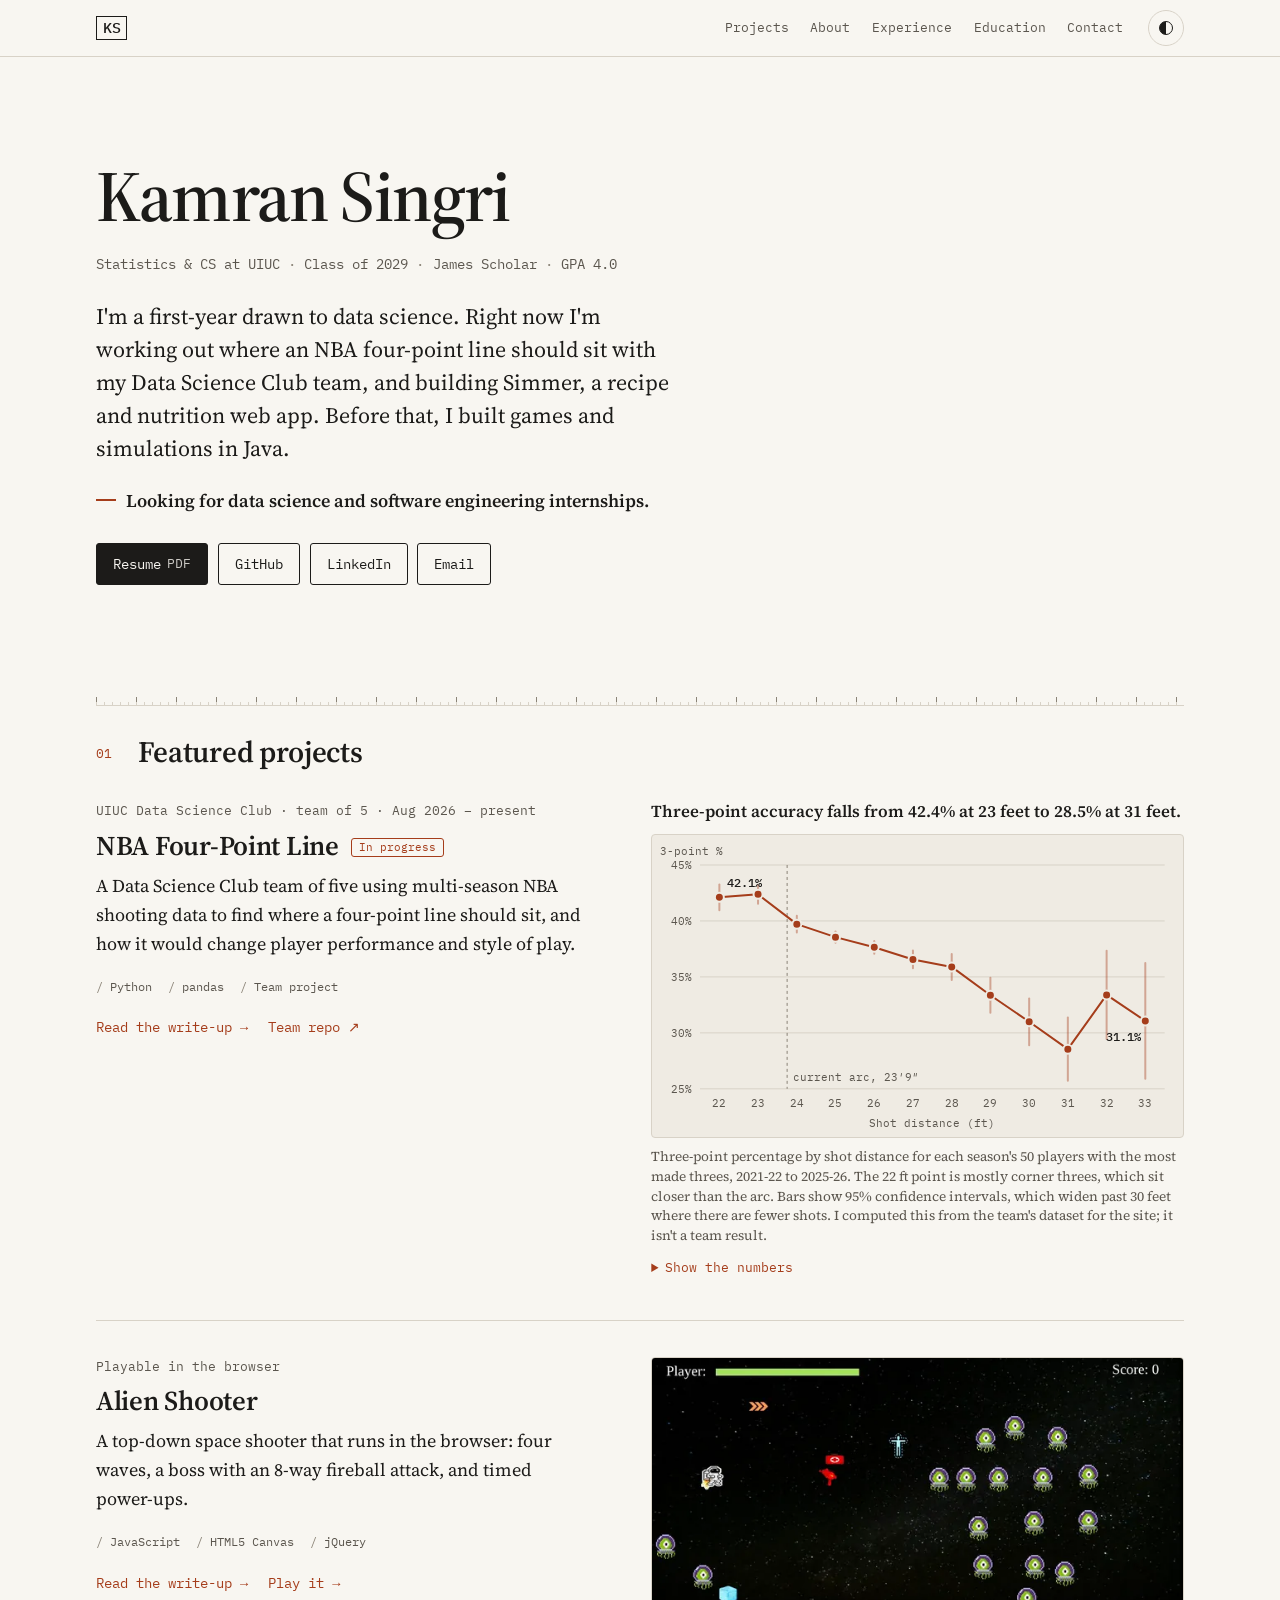
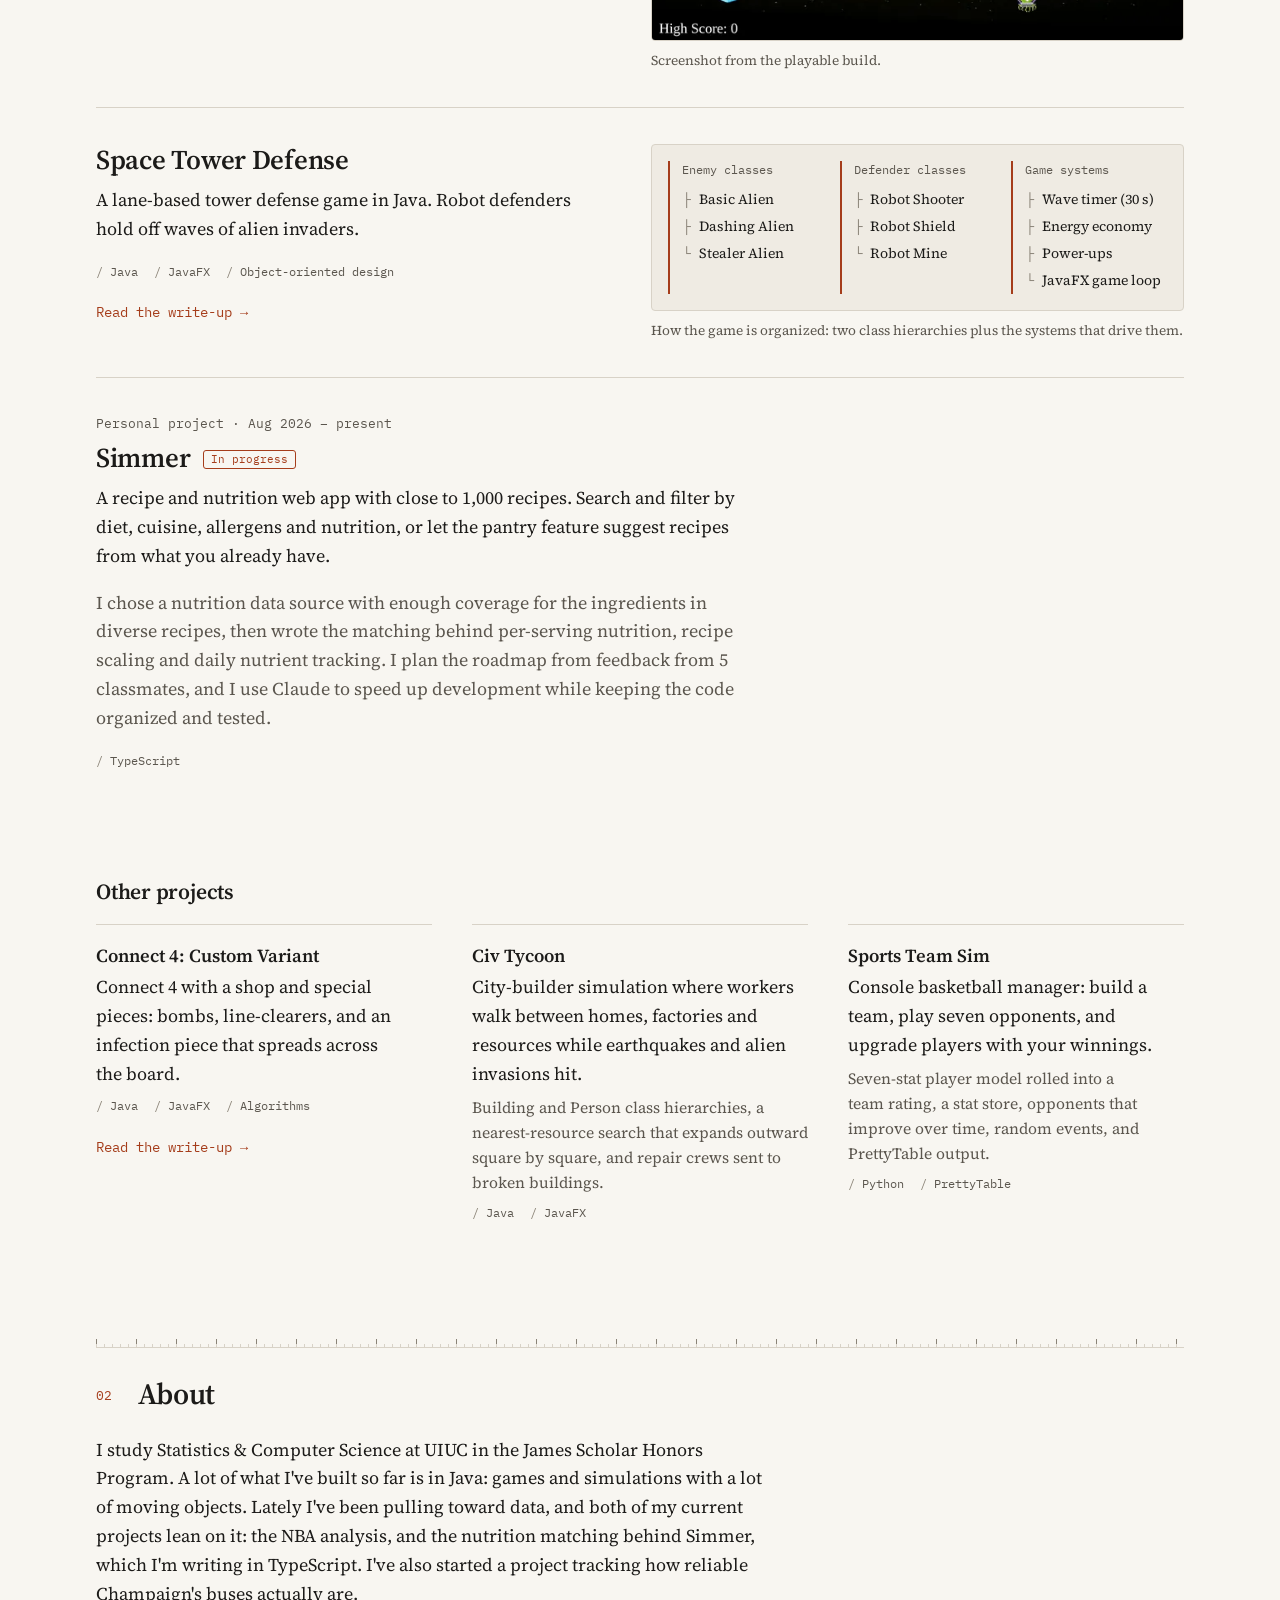
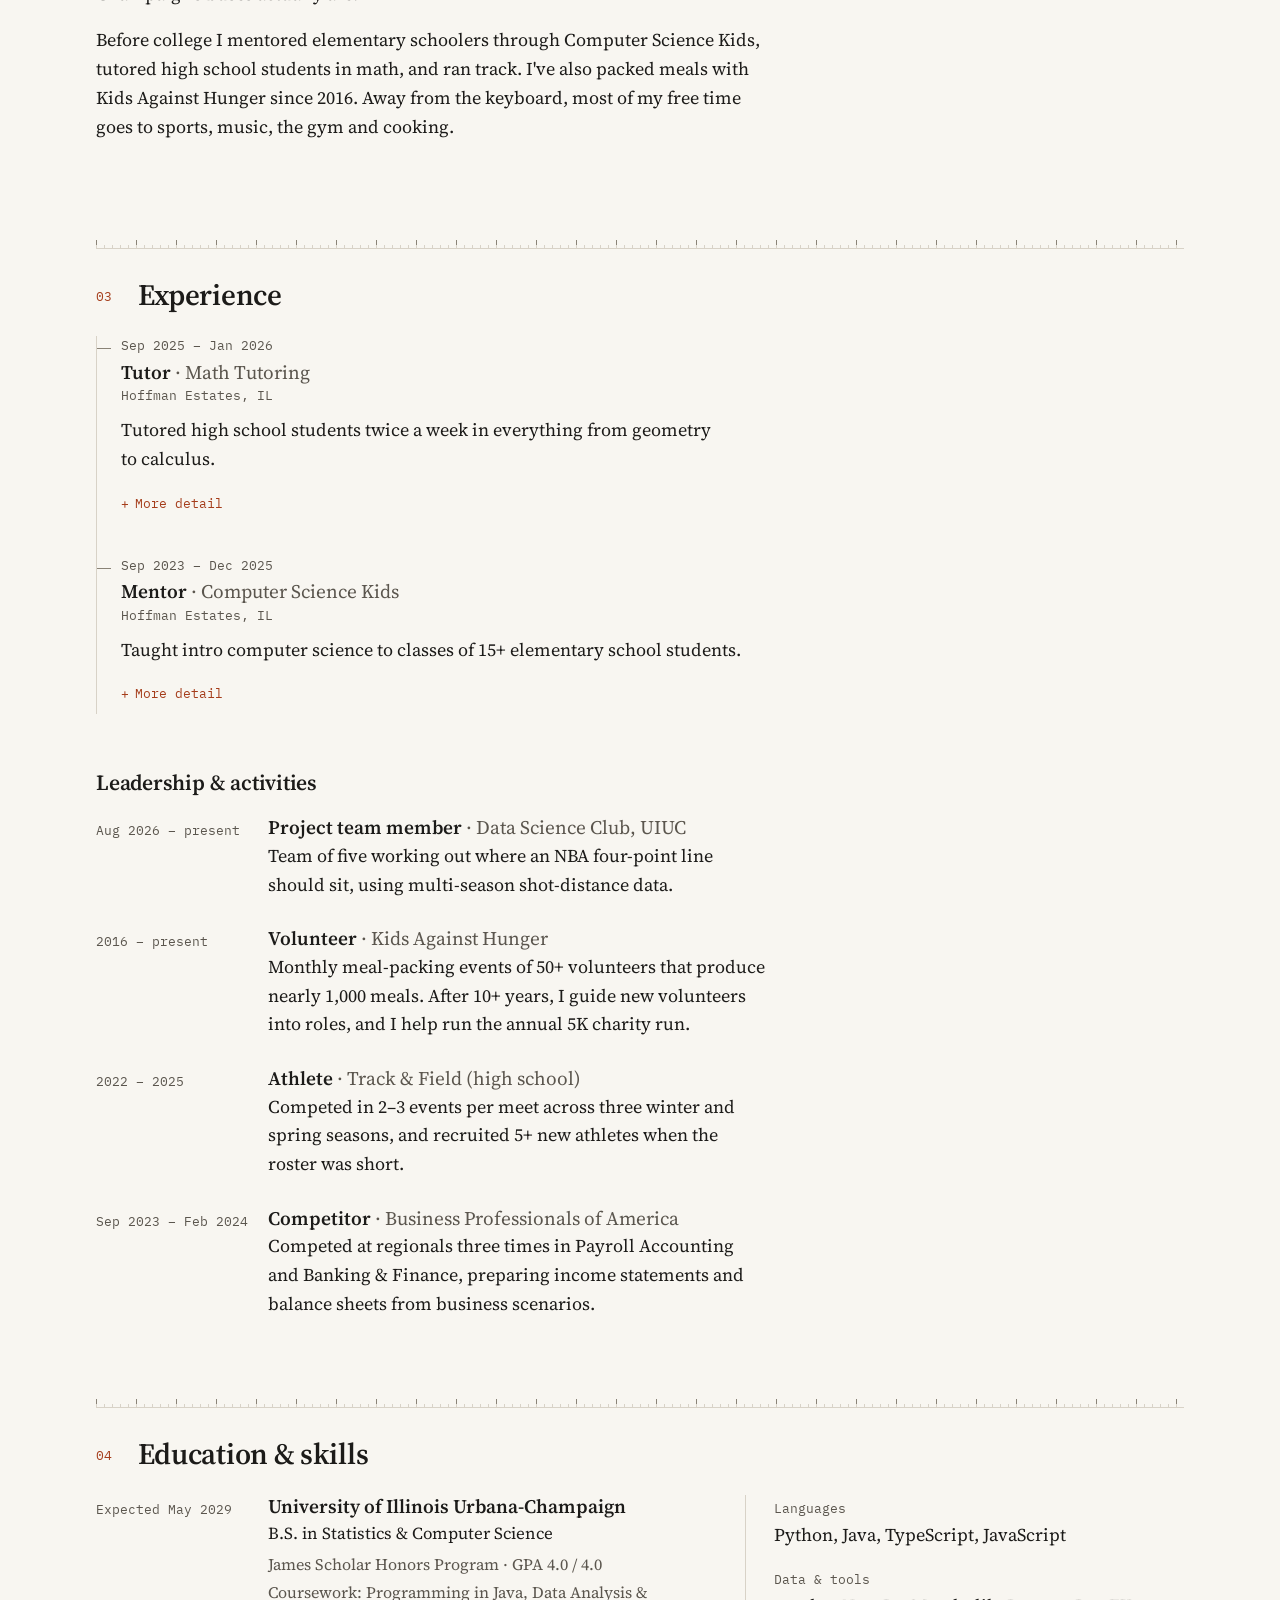
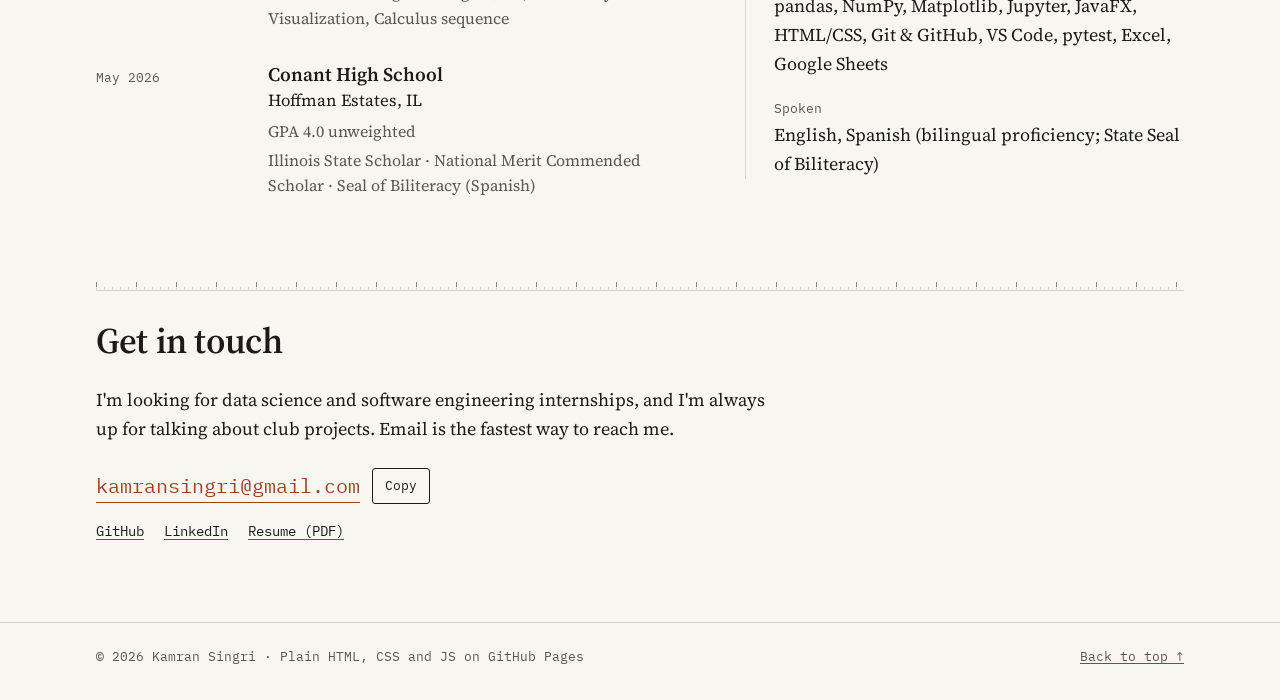
==== commit afd29ff6: "Layout: lead with the NBA project, feature Simmer, move Connect 4 - Featured order is now NBA, Alien" ====
--- a/index.html
+++ b/index.html
@@ -52,9 +52,9 @@
   <section class="section" id="projects" aria-labelledby="projects-title">
     <div class="wrap">
       <h2 id="projects-title"><span class="sec-num mono">01</span>Featured projects</h2>
-      <div class="projects" data-render="featured"><!--r:featured--><article class="project" aria-labelledby="pj-space-tower-defense"><div class="project-text"><h3 id="pj-space-tower-defense"><a href="projects/space-tower-defense.html" tabindex="-1">Space Tower Defense</a></h3><p>A lane-based tower defense game in Java. Robot defenders hold off waves of alien invaders.</p><ul class="tags" aria-label="Tech"><li class="mono">Java</li><li class="mono">JavaFX</li><li class="mono">Object-oriented design</li></ul><ul class="project-links"><li><a href="projects/space-tower-defense.html">Read the write-up <span aria-hidden="true">→</span></a></li></ul></div><div class="project-visual"><figure class="visual visual-diagram"><div class="diagram"><div class="dg"><p class="dg-label mono">Enemy classes</p><ul><li>Basic Alien</li><li>Dashing Alien</li><li>Stealer Alien</li></ul></div><div class="dg"><p class="dg-label mono">Defender classes</p><ul><li>Robot Shooter</li><li>Robot Shield</li><li>Robot Mine</li></ul></div><div class="dg"><p class="dg-label mono">Game systems</p><ul><li>Wave timer (30 s)</li><li>Energy economy</li><li>Power-ups</li><li>JavaFX game loop</li></ul></div></div><figcaption>How the game is organized: two class hierarchies plus the systems that drive them.</figcaption></figure></div></article><article class="project" aria-labelledby="pj-nba-four-point-line"><div class="project-text"><p class="idx mono">UIUC Data Science Club · team of 5 · Aug 2026 – present</p><h3 id="pj-nba-four-point-line"><a href="projects/nba-four-point-line.html" tabindex="-1">NBA Four-Point Line</a> <span class="status mono">In progress</span></h3><p>A Data Science Club team of five using multi-season NBA shooting data to find where a four-point line should sit, and how it would change player performance and style of play.</p><ul class="tags" aria-label="Tech"><li class="mono">Python</li><li class="mono">pandas</li><li class="mono">Team project</li></ul><ul class="project-links"><li><a href="projects/nba-four-point-line.html">Read the write-up <span aria-hidden="true">→</span></a></li><li><a href="https://github.com/UIUC-DSC/team-Starting-Five-Minus-One" rel="noopener">Team repo <span aria-hidden="true">↗</span></a></li></ul></div><div class="project-visual"><figure class="visual visual-chart"><p class="chart-takeaway">Three-point accuracy falls from 42.4% at 23 feet to 28.5% at 31 feet.</p><div class="chart-wrap" data-chart><svg class="chart" viewBox="0 0 640 290" role="img" aria-labelledby="nba-chart-title"><title id="nba-chart-title">3-point percentage by shot distance, 22 to 33 feet</title><line class="grid" x1="44" x2="626" y1="246.0" y2="246.0"/><line class="grid" x1="44" x2="626" y1="190.0" y2="190.0"/><line class="grid" x1="44" x2="626" y1="134.0" y2="134.0"/><line class="grid" x1="44" x2="626" y1="78.0" y2="78.0"/><line class="grid" x1="44" x2="626" y1="22.0" y2="22.0"/><text class="tick" x="36" y="250.0" text-anchor="end">25%</text><text class="tick" x="36" y="194.0" text-anchor="end">30%</text><text class="tick" x="36" y="138.0" text-anchor="end">35%</text><text class="tick" x="36" y="82.0" text-anchor="end">40%</text><text class="tick" x="36" y="26.0" text-anchor="end">45%</text><text class="tick" x="68.3" y="264" text-anchor="middle">22</text><text class="tick" x="116.8" y="264" text-anchor="middle">23</text><text class="tick" x="165.3" y="264" text-anchor="middle">24</text><text class="tick" x="213.8" y="264" text-anchor="middle">25</text><text class="tick" x="262.3" y="264" text-anchor="middle">26</text><text class="tick" x="310.8" y="264" text-anchor="middle">27</text><text class="tick" x="359.3" y="264" text-anchor="middle">28</text><text class="tick" x="407.8" y="264" text-anchor="middle">29</text><text class="tick" x="456.3" y="264" text-anchor="middle">30</text><text class="tick" x="504.8" y="264" text-anchor="middle">31</text><text class="tick" x="553.3" y="264" text-anchor="middle">32</text><text class="tick" x="601.8" y="264" text-anchor="middle">33</text><line class="ref" x1="153.1" x2="153.1" y1="22" y2="246"/><text class="ref-label" x="159.1" y="238">current arc, 23′9″</text><text class="axis-label" x="4" y="12">3-point %</text><line class="err" x1="68.3" x2="68.3" y1="41.5" y2="67.3"/><line class="err" x1="116.8" x2="116.8" y1="42.0" y2="60.8"/><line class="err" x1="165.3" x2="165.3" y1="72.8" y2="89.6"/><line class="err" x1="213.8" x2="213.8" y1="88.5" y2="99.9"/><line class="err" x1="262.3" x2="262.3" y1="98.0" y2="110.7"/><line class="err" x1="310.8" x2="310.8" y1="107.6" y2="125.4"/><line class="err" x1="359.3" x2="359.3" y1="111.0" y2="137.0"/><line class="err" x1="407.8" x2="407.8" y1="134.8" y2="169.9"/><line class="err" x1="456.3" x2="456.3" y1="155.5" y2="202.4"/><line class="err" x1="504.8" x2="504.8" y1="174.7" y2="238.0"/><line class="err" x1="553.3" x2="553.3" y1="107.8" y2="196.2"/><line class="err" x1="601.8" x2="601.8" y1="120.2" y2="235.8"/><path class="line" d="M68.3,54.4L116.8,51.4L165.3,81.2L213.8,94.2L262.3,104.3L310.8,116.5L359.3,124.0L407.8,152.3L456.3,178.9L504.8,206.3L553.3,152.0L601.8,178.0"/><g role="list"><g class="pt" tabindex="0" role="listitem" aria-label="22 ft: 42.1% ± 1.1 (2,990 of 7,101)" data-tip="22 ft: 42.1% ± 1.1 (2,990 of 7,101)"><circle class="hit" cx="68.3" cy="54.4" r="14"/><circle class="dot" cx="68.3" cy="54.4" r="4.5"/><title>22 ft: 42.1% ± 1.1 (2,990 of 7,101)</title></g><g class="pt" tabindex="-1" role="listitem" aria-label="23 ft: 42.4% ± 0.8 (5,639 of 13,307)" data-tip="23 ft: 42.4% ± 0.8 (5,639 of 13,307)"><circle class="hit" cx="116.8" cy="51.4" r="14"/><circle class="dot" cx="116.8" cy="51.4" r="4.5"/><title>23 ft: 42.4% ± 0.8 (5,639 of 13,307)</title></g><g class="pt" tabindex="-1" role="listitem" aria-label="24 ft: 39.7% ± 0.8 (6,425 of 16,178)" data-tip="24 ft: 39.7% ± 0.8 (6,425 of 16,178)"><circle class="hit" cx="165.3" cy="81.2" r="14"/><circle class="dot" cx="165.3" cy="81.2" r="4.5"/><title>24 ft: 39.7% ± 0.8 (6,425 of 16,178)</title></g><g class="pt" tabindex="-1" role="listitem" aria-label="25 ft: 38.6% ± 0.5 (13,544 of 35,132)" data-tip="25 ft: 38.6% ± 0.5 (13,544 of 35,132)"><circle class="hit" cx="213.8" cy="94.2" r="14"/><circle class="dot" cx="213.8" cy="94.2" r="4.5"/><title>25 ft: 38.6% ± 0.5 (13,544 of 35,132)</title></g><g class="pt" tabindex="-1" role="listitem" aria-label="26 ft: 37.7% ± 0.6 (10,611 of 28,183)" data-tip="26 ft: 37.7% ± 0.6 (10,611 of 28,183)"><circle class="hit" cx="262.3" cy="104.3" r="14"/><circle class="dot" cx="262.3" cy="104.3" r="4.5"/><title>26 ft: 37.7% ± 0.6 (10,611 of 28,183)</title></g><g class="pt" tabindex="-1" role="listitem" aria-label="27 ft: 36.6% ± 0.8 (5,160 of 14,114)" data-tip="27 ft: 36.6% ± 0.8 (5,160 of 14,114)"><circle class="hit" cx="310.8" cy="116.5" r="14"/><circle class="dot" cx="310.8" cy="116.5" r="4.5"/><title>27 ft: 36.6% ± 0.8 (5,160 of 14,114)</title></g><g class="pt" tabindex="-1" role="listitem" aria-label="28 ft: 35.9% ± 1.2 (2,362 of 6,581)" data-tip="28 ft: 35.9% ± 1.2 (2,362 of 6,581)"><circle class="hit" cx="359.3" cy="124.0" r="14"/><circle class="dot" cx="359.3" cy="124.0" r="4.5"/><title>28 ft: 35.9% ± 1.2 (2,362 of 6,581)</title></g><g class="pt" tabindex="-1" role="listitem" aria-label="29 ft: 33.4% ± 1.6 (1,157 of 3,468)" data-tip="29 ft: 33.4% ± 1.6 (1,157 of 3,468)"><circle class="hit" cx="407.8" cy="152.3" r="14"/><circle class="dot" cx="407.8" cy="152.3" r="4.5"/><title>29 ft: 33.4% ± 1.6 (1,157 of 3,468)</title></g><g class="pt" tabindex="-1" role="listitem" aria-label="30 ft: 31.0% ± 2.1 (581 of 1,875)" data-tip="30 ft: 31.0% ± 2.1 (581 of 1,875)"><circle class="hit" cx="456.3" cy="178.9" r="14"/><circle class="dot" cx="456.3" cy="178.9" r="4.5"/><title>30 ft: 31.0% ± 2.1 (581 of 1,875)</title></g><g class="pt" tabindex="-1" role="listitem" aria-label="31 ft: 28.5% ± 2.8 (280 of 981)" data-tip="31 ft: 28.5% ± 2.8 (280 of 981)"><circle class="hit" cx="504.8" cy="206.3" r="14"/><circle class="dot" cx="504.8" cy="206.3" r="4.5"/><title>31 ft: 28.5% ± 2.8 (280 of 981)</title></g><g class="pt" tabindex="-1" role="listitem" aria-label="32 ft: 33.4% ± 3.9 (183 of 548)" data-tip="32 ft: 33.4% ± 3.9 (183 of 548)"><circle class="hit" cx="553.3" cy="152.0" r="14"/><circle class="dot" cx="553.3" cy="152.0" r="4.5"/><title>32 ft: 33.4% ± 3.9 (183 of 548)</title></g><g class="pt" tabindex="-1" role="listitem" aria-label="33 ft: 31.1% ± 5.2 (96 of 309)" data-tip="33 ft: 31.1% ± 5.2 (96 of 309)"><circle class="hit" cx="601.8" cy="178.0" r="14"/><circle class="dot" cx="601.8" cy="178.0" r="4.5"/><title>33 ft: 31.1% ± 5.2 (96 of 309)</title></g></g><text class="direct" x="76.3" y="44.4">42.1%</text><text class="direct" x="597.8" y="198.0" text-anchor="end">31.1%</text><text class="axis-label" x="335" y="284" text-anchor="middle">Shot distance (ft)</text></svg><div class="tip" role="status" aria-live="polite" hidden></div></div><figcaption>Three-point percentage by shot distance for each season's 50 players with the most made threes, 2021-22 to 2025-26. The 22 ft point is mostly corner threes, which sit closer than the arc. Bars show 95% confidence intervals, which widen past 30 feet where there are fewer shots. I computed this from the team's dataset for the site; it isn't a team result.</figcaption><details class="data-table"><summary>Show the numbers</summary><div class="table-wrap"><table><thead><tr><th scope="col">Distance</th><th scope="col">Made</th><th scope="col">Attempted</th><th scope="col">3-point %</th><th scope="col">95% CI</th></tr></thead><tbody><tr><td>22 ft</td><td>2,990</td><td>7,101</td><td>42.1%</td><td>± 1.1</td></tr><tr><td>23 ft</td><td>5,639</td><td>13,307</td><td>42.4%</td><td>± 0.8</td></tr><tr><td>24 ft</td><td>6,425</td><td>16,178</td><td>39.7%</td><td>± 0.8</td></tr><tr><td>25 ft</td><td>13,544</td><td>35,132</td><td>38.6%</td><td>± 0.5</td></tr><tr><td>26 ft</td><td>10,611</td><td>28,183</td><td>37.7%</td><td>± 0.6</td></tr><tr><td>27 ft</td><td>5,160</td><td>14,114</td><td>36.6%</td><td>± 0.8</td></tr><tr><td>28 ft</td><td>2,362</td><td>6,581</td><td>35.9%</td><td>± 1.2</td></tr><tr><td>29 ft</td><td>1,157</td><td>3,468</td><td>33.4%</td><td>± 1.6</td></tr><tr><td>30 ft</td><td>581</td><td>1,875</td><td>31.0%</td><td>± 2.1</td></tr><tr><td>31 ft</td><td>280</td><td>981</td><td>28.5%</td><td>± 2.8</td></tr><tr><td>32 ft</td><td>183</td><td>548</td><td>33.4%</td><td>± 3.9</td></tr><tr><td>33 ft</td><td>96</td><td>309</td><td>31.1%</td><td>± 5.2</td></tr></tbody></table></div></details></figure></div></article><article class="project" aria-labelledby="pj-connect-4-variant"><div class="project-text"><h3 id="pj-connect-4-variant"><a href="projects/connect-4-variant.html" tabindex="-1">Connect 4: Custom Variant</a></h3><p>Connect 4 with a shop and special pieces: bombs, line-clearers, and an infection piece that spreads across the board.</p><ul class="tags" aria-label="Tech"><li class="mono">Java</li><li class="mono">JavaFX</li><li class="mono">Algorithms</li></ul><ul class="project-links"><li><a href="projects/connect-4-variant.html">Read the write-up <span aria-hidden="true">→</span></a></li></ul></div><div class="project-visual"><figure class="visual visual-board"><div class="board" role="img" aria-label="Illustration: the infector piece lands on a Connect 4 board and takes over touching opponent pieces outward, one step at a time."><span class="cell"></span><span class="cell"></span><span class="cell"></span><span class="cell"></span><span class="cell"></span><span class="cell"></span><span class="cell"></span><span class="cell"></span><span class="cell"></span><span class="cell"></span><span class="cell"></span><span class="cell"></span><span class="cell"></span><span class="cell"></span><span class="cell"></span><span class="cell"></span><span class="cell g" style="--g:1">1</span><span class="cell inf">●</span><span class="cell"></span><span class="cell"></span><span class="cell"></span><span class="cell"></span><span class="cell g" style="--g:3">3</span><span class="cell g" style="--g:2">2</span><span class="cell g" style="--g:1">1</span><span class="cell own"></span><span class="cell"></span><span class="cell"></span><span class="cell own"></span><span class="cell g" style="--g:4">4</span><span class="cell own"></span><span class="cell g" style="--g:2">2</span><span class="cell g" style="--g:3">3</span><span class="cell g" style="--g:4">4</span><span class="cell"></span><span class="cell g" style="--g:6">6</span><span class="cell g" style="--g:5">5</span><span class="cell own"></span><span class="cell own"></span><span class="cell g" style="--g:4">4</span><span class="cell own"></span><span class="cell opp"></span></div><figcaption>Illustration, not a screenshot. The infector (●) lands and takes over touching opponent pieces breadth-first: each number is the step a piece was captured on. The real piece stops after 20 tiles. Dark pieces are the player's own.</figcaption></figure></div></article><article class="project" aria-labelledby="pj-alien-shooter"><div class="project-text"><p class="idx mono">Playable in the browser</p><h3 id="pj-alien-shooter"><a href="projects/alien-shooter.html" tabindex="-1">Alien Shooter</a></h3><p>A top-down space shooter that runs in the browser: four waves, a boss with an 8-way fireball attack, and timed power-ups.</p><ul class="tags" aria-label="Tech"><li class="mono">JavaScript</li><li class="mono">HTML5 Canvas</li><li class="mono">jQuery</li></ul><ul class="project-links"><li><a href="projects/alien-shooter.html">Read the write-up <span aria-hidden="true">→</span></a></li><li><a href="demos/alien-shooter/index.html">Play it <span aria-hidden="true">→</span></a></li></ul></div><div class="project-visual"><figure class="visual visual-image"><img src="assets/img/alien-shooter.webp" srcset="assets/img/alien-shooter-640.webp 640w, assets/img/alien-shooter.webp 1200w" sizes="(min-width: 880px) 34rem, 100vw" alt="Alien Shooter gameplay: the astronaut on a starfield with aliens closing in" width="1200" height="640" loading="lazy" decoding="async"><figcaption>Screenshot from the playable build.</figcaption></figure></div></article><!--/r:featured--></div>
+      <div class="projects" data-render="featured"><!--r:featured--><article class="project" aria-labelledby="pj-nba-four-point-line"><div class="project-text"><p class="idx mono">UIUC Data Science Club · team of 5 · Aug 2026 – present</p><h3 id="pj-nba-four-point-line"><a href="projects/nba-four-point-line.html" tabindex="-1">NBA Four-Point Line</a> <span class="status mono">In progress</span></h3><p>A Data Science Club team of five using multi-season NBA shooting data to find where a four-point line should sit, and how it would change player performance and style of play.</p><ul class="tags" aria-label="Tech"><li class="mono">Python</li><li class="mono">pandas</li><li class="mono">Team project</li></ul><ul class="project-links"><li><a href="projects/nba-four-point-line.html">Read the write-up <span aria-hidden="true">→</span></a></li><li><a href="https://github.com/UIUC-DSC/team-Starting-Five-Minus-One" rel="noopener">Team repo <span aria-hidden="true">↗</span></a></li></ul></div><div class="project-visual"><figure class="visual visual-chart"><p class="chart-takeaway">Three-point accuracy falls from 42.4% at 23 feet to 28.5% at 31 feet.</p><div class="chart-wrap" data-chart><svg class="chart" viewBox="0 0 640 290" role="img" aria-labelledby="nba-chart-title"><title id="nba-chart-title">3-point percentage by shot distance, 22 to 33 feet</title><line class="grid" x1="44" x2="626" y1="246.0" y2="246.0"/><line class="grid" x1="44" x2="626" y1="190.0" y2="190.0"/><line class="grid" x1="44" x2="626" y1="134.0" y2="134.0"/><line class="grid" x1="44" x2="626" y1="78.0" y2="78.0"/><line class="grid" x1="44" x2="626" y1="22.0" y2="22.0"/><text class="tick" x="36" y="250.0" text-anchor="end">25%</text><text class="tick" x="36" y="194.0" text-anchor="end">30%</text><text class="tick" x="36" y="138.0" text-anchor="end">35%</text><text class="tick" x="36" y="82.0" text-anchor="end">40%</text><text class="tick" x="36" y="26.0" text-anchor="end">45%</text><text class="tick" x="68.3" y="264" text-anchor="middle">22</text><text class="tick" x="116.8" y="264" text-anchor="middle">23</text><text class="tick" x="165.3" y="264" text-anchor="middle">24</text><text class="tick" x="213.8" y="264" text-anchor="middle">25</text><text class="tick" x="262.3" y="264" text-anchor="middle">26</text><text class="tick" x="310.8" y="264" text-anchor="middle">27</text><text class="tick" x="359.3" y="264" text-anchor="middle">28</text><text class="tick" x="407.8" y="264" text-anchor="middle">29</text><text class="tick" x="456.3" y="264" text-anchor="middle">30</text><text class="tick" x="504.8" y="264" text-anchor="middle">31</text><text class="tick" x="553.3" y="264" text-anchor="middle">32</text><text class="tick" x="601.8" y="264" text-anchor="middle">33</text><line class="ref" x1="153.1" x2="153.1" y1="22" y2="246"/><text class="ref-label" x="159.1" y="238">current arc, 23′9″</text><text class="axis-label" x="4" y="12">3-point %</text><line class="err" x1="68.3" x2="68.3" y1="41.5" y2="67.3"/><line class="err" x1="116.8" x2="116.8" y1="42.0" y2="60.8"/><line class="err" x1="165.3" x2="165.3" y1="72.8" y2="89.6"/><line class="err" x1="213.8" x2="213.8" y1="88.5" y2="99.9"/><line class="err" x1="262.3" x2="262.3" y1="98.0" y2="110.7"/><line class="err" x1="310.8" x2="310.8" y1="107.6" y2="125.4"/><line class="err" x1="359.3" x2="359.3" y1="111.0" y2="137.0"/><line class="err" x1="407.8" x2="407.8" y1="134.8" y2="169.9"/><line class="err" x1="456.3" x2="456.3" y1="155.5" y2="202.4"/><line class="err" x1="504.8" x2="504.8" y1="174.7" y2="238.0"/><line class="err" x1="553.3" x2="553.3" y1="107.8" y2="196.2"/><line class="err" x1="601.8" x2="601.8" y1="120.2" y2="235.8"/><path class="line" d="M68.3,54.4L116.8,51.4L165.3,81.2L213.8,94.2L262.3,104.3L310.8,116.5L359.3,124.0L407.8,152.3L456.3,178.9L504.8,206.3L553.3,152.0L601.8,178.0"/><g role="list"><g class="pt" tabindex="0" role="listitem" aria-label="22 ft: 42.1% ± 1.1 (2,990 of 7,101)" data-tip="22 ft: 42.1% ± 1.1 (2,990 of 7,101)"><circle class="hit" cx="68.3" cy="54.4" r="14"/><circle class="dot" cx="68.3" cy="54.4" r="4.5"/><title>22 ft: 42.1% ± 1.1 (2,990 of 7,101)</title></g><g class="pt" tabindex="-1" role="listitem" aria-label="23 ft: 42.4% ± 0.8 (5,639 of 13,307)" data-tip="23 ft: 42.4% ± 0.8 (5,639 of 13,307)"><circle class="hit" cx="116.8" cy="51.4" r="14"/><circle class="dot" cx="116.8" cy="51.4" r="4.5"/><title>23 ft: 42.4% ± 0.8 (5,639 of 13,307)</title></g><g class="pt" tabindex="-1" role="listitem" aria-label="24 ft: 39.7% ± 0.8 (6,425 of 16,178)" data-tip="24 ft: 39.7% ± 0.8 (6,425 of 16,178)"><circle class="hit" cx="165.3" cy="81.2" r="14"/><circle class="dot" cx="165.3" cy="81.2" r="4.5"/><title>24 ft: 39.7% ± 0.8 (6,425 of 16,178)</title></g><g class="pt" tabindex="-1" role="listitem" aria-label="25 ft: 38.6% ± 0.5 (13,544 of 35,132)" data-tip="25 ft: 38.6% ± 0.5 (13,544 of 35,132)"><circle class="hit" cx="213.8" cy="94.2" r="14"/><circle class="dot" cx="213.8" cy="94.2" r="4.5"/><title>25 ft: 38.6% ± 0.5 (13,544 of 35,132)</title></g><g class="pt" tabindex="-1" role="listitem" aria-label="26 ft: 37.7% ± 0.6 (10,611 of 28,183)" data-tip="26 ft: 37.7% ± 0.6 (10,611 of 28,183)"><circle class="hit" cx="262.3" cy="104.3" r="14"/><circle class="dot" cx="262.3" cy="104.3" r="4.5"/><title>26 ft: 37.7% ± 0.6 (10,611 of 28,183)</title></g><g class="pt" tabindex="-1" role="listitem" aria-label="27 ft: 36.6% ± 0.8 (5,160 of 14,114)" data-tip="27 ft: 36.6% ± 0.8 (5,160 of 14,114)"><circle class="hit" cx="310.8" cy="116.5" r="14"/><circle class="dot" cx="310.8" cy="116.5" r="4.5"/><title>27 ft: 36.6% ± 0.8 (5,160 of 14,114)</title></g><g class="pt" tabindex="-1" role="listitem" aria-label="28 ft: 35.9% ± 1.2 (2,362 of 6,581)" data-tip="28 ft: 35.9% ± 1.2 (2,362 of 6,581)"><circle class="hit" cx="359.3" cy="124.0" r="14"/><circle class="dot" cx="359.3" cy="124.0" r="4.5"/><title>28 ft: 35.9% ± 1.2 (2,362 of 6,581)</title></g><g class="pt" tabindex="-1" role="listitem" aria-label="29 ft: 33.4% ± 1.6 (1,157 of 3,468)" data-tip="29 ft: 33.4% ± 1.6 (1,157 of 3,468)"><circle class="hit" cx="407.8" cy="152.3" r="14"/><circle class="dot" cx="407.8" cy="152.3" r="4.5"/><title>29 ft: 33.4% ± 1.6 (1,157 of 3,468)</title></g><g class="pt" tabindex="-1" role="listitem" aria-label="30 ft: 31.0% ± 2.1 (581 of 1,875)" data-tip="30 ft: 31.0% ± 2.1 (581 of 1,875)"><circle class="hit" cx="456.3" cy="178.9" r="14"/><circle class="dot" cx="456.3" cy="178.9" r="4.5"/><title>30 ft: 31.0% ± 2.1 (581 of 1,875)</title></g><g class="pt" tabindex="-1" role="listitem" aria-label="31 ft: 28.5% ± 2.8 (280 of 981)" data-tip="31 ft: 28.5% ± 2.8 (280 of 981)"><circle class="hit" cx="504.8" cy="206.3" r="14"/><circle class="dot" cx="504.8" cy="206.3" r="4.5"/><title>31 ft: 28.5% ± 2.8 (280 of 981)</title></g><g class="pt" tabindex="-1" role="listitem" aria-label="32 ft: 33.4% ± 3.9 (183 of 548)" data-tip="32 ft: 33.4% ± 3.9 (183 of 548)"><circle class="hit" cx="553.3" cy="152.0" r="14"/><circle class="dot" cx="553.3" cy="152.0" r="4.5"/><title>32 ft: 33.4% ± 3.9 (183 of 548)</title></g><g class="pt" tabindex="-1" role="listitem" aria-label="33 ft: 31.1% ± 5.2 (96 of 309)" data-tip="33 ft: 31.1% ± 5.2 (96 of 309)"><circle class="hit" cx="601.8" cy="178.0" r="14"/><circle class="dot" cx="601.8" cy="178.0" r="4.5"/><title>33 ft: 31.1% ± 5.2 (96 of 309)</title></g></g><text class="direct" x="76.3" y="44.4">42.1%</text><text class="direct" x="597.8" y="198.0" text-anchor="end">31.1%</text><text class="axis-label" x="335" y="284" text-anchor="middle">Shot distance (ft)</text></svg><div class="tip" role="status" aria-live="polite" hidden></div></div><figcaption>Three-point percentage by shot distance for each season's 50 players with the most made threes, 2021-22 to 2025-26. The 22 ft point is mostly corner threes, which sit closer than the arc. Bars show 95% confidence intervals, which widen past 30 feet where there are fewer shots. I computed this from the team's dataset for the site; it isn't a team result.</figcaption><details class="data-table"><summary>Show the numbers</summary><div class="table-wrap"><table><thead><tr><th scope="col">Distance</th><th scope="col">Made</th><th scope="col">Attempted</th><th scope="col">3-point %</th><th scope="col">95% CI</th></tr></thead><tbody><tr><td>22 ft</td><td>2,990</td><td>7,101</td><td>42.1%</td><td>± 1.1</td></tr><tr><td>23 ft</td><td>5,639</td><td>13,307</td><td>42.4%</td><td>± 0.8</td></tr><tr><td>24 ft</td><td>6,425</td><td>16,178</td><td>39.7%</td><td>± 0.8</td></tr><tr><td>25 ft</td><td>13,544</td><td>35,132</td><td>38.6%</td><td>± 0.5</td></tr><tr><td>26 ft</td><td>10,611</td><td>28,183</td><td>37.7%</td><td>± 0.6</td></tr><tr><td>27 ft</td><td>5,160</td><td>14,114</td><td>36.6%</td><td>± 0.8</td></tr><tr><td>28 ft</td><td>2,362</td><td>6,581</td><td>35.9%</td><td>± 1.2</td></tr><tr><td>29 ft</td><td>1,157</td><td>3,468</td><td>33.4%</td><td>± 1.6</td></tr><tr><td>30 ft</td><td>581</td><td>1,875</td><td>31.0%</td><td>± 2.1</td></tr><tr><td>31 ft</td><td>280</td><td>981</td><td>28.5%</td><td>± 2.8</td></tr><tr><td>32 ft</td><td>183</td><td>548</td><td>33.4%</td><td>± 3.9</td></tr><tr><td>33 ft</td><td>96</td><td>309</td><td>31.1%</td><td>± 5.2</td></tr></tbody></table></div></details></figure></div></article><article class="project" aria-labelledby="pj-alien-shooter"><div class="project-text"><p class="idx mono">Playable in the browser</p><h3 id="pj-alien-shooter"><a href="projects/alien-shooter.html" tabindex="-1">Alien Shooter</a></h3><p>A top-down space shooter that runs in the browser: four waves, a boss with an 8-way fireball attack, and timed power-ups.</p><ul class="tags" aria-label="Tech"><li class="mono">JavaScript</li><li class="mono">HTML5 Canvas</li><li class="mono">jQuery</li></ul><ul class="project-links"><li><a href="projects/alien-shooter.html">Read the write-up <span aria-hidden="true">→</span></a></li><li><a href="demos/alien-shooter/index.html">Play it <span aria-hidden="true">→</span></a></li></ul></div><div class="project-visual"><figure class="visual visual-image"><img src="assets/img/alien-shooter.webp" srcset="assets/img/alien-shooter-640.webp 640w, assets/img/alien-shooter.webp 1200w" sizes="(min-width: 880px) 34rem, 100vw" alt="Alien Shooter gameplay: the astronaut on a starfield with aliens closing in" width="1200" height="640" loading="lazy" decoding="async"><figcaption>Screenshot from the playable build.</figcaption></figure></div></article><article class="project" aria-labelledby="pj-space-tower-defense"><div class="project-text"><h3 id="pj-space-tower-defense"><a href="projects/space-tower-defense.html" tabindex="-1">Space Tower Defense</a></h3><p>A lane-based tower defense game in Java. Robot defenders hold off waves of alien invaders.</p><ul class="tags" aria-label="Tech"><li class="mono">Java</li><li class="mono">JavaFX</li><li class="mono">Object-oriented design</li></ul><ul class="project-links"><li><a href="projects/space-tower-defense.html">Read the write-up <span aria-hidden="true">→</span></a></li></ul></div><div class="project-visual"><figure class="visual visual-diagram"><div class="diagram"><div class="dg"><p class="dg-label mono">Enemy classes</p><ul><li>Basic Alien</li><li>Dashing Alien</li><li>Stealer Alien</li></ul></div><div class="dg"><p class="dg-label mono">Defender classes</p><ul><li>Robot Shooter</li><li>Robot Shield</li><li>Robot Mine</li></ul></div><div class="dg"><p class="dg-label mono">Game systems</p><ul><li>Wave timer (30 s)</li><li>Energy economy</li><li>Power-ups</li><li>JavaFX game loop</li></ul></div></div><figcaption>How the game is organized: two class hierarchies plus the systems that drive them.</figcaption></figure></div></article><article class="project no-visual" aria-labelledby="pj-simmer"><div class="project-text"><p class="idx mono">Personal project · Aug 2026 – present</p><h3 id="pj-simmer">Simmer <span class="status mono">In progress</span></h3><p>A recipe and nutrition web app with close to 1,000 recipes. Search and filter by diet, cuisine, allergens and nutrition, or let the pantry feature suggest recipes from what you already have.</p><p class="muted">I chose a nutrition data source with enough coverage for the ingredients in diverse recipes, then wrote the matching behind per-serving nutrition, recipe scaling and daily nutrient tracking. I plan the roadmap from feedback from 5 classmates, and I use Claude to speed up development while keeping the code organized and tested.</p><ul class="tags" aria-label="Tech"><li class="mono">TypeScript</li></ul></div></article><!--/r:featured--></div>
       <h3 class="h-sub" id="other-title">Other projects</h3>
-      <div data-render="others"><!--r:others--><ul class="others"><li class="other"><h4>Simmer <span class="status mono">In progress</span></h4><p>A recipe and nutrition web app with close to 1,000 recipes. Search and filter by diet, cuisine, allergens and nutrition, or let the pantry feature suggest recipes from what you already have.</p><p class="muted">I chose a nutrition data source with enough coverage for the ingredients in diverse recipes, then wrote the matching behind per-serving nutrition, recipe scaling and daily nutrient tracking. I plan the roadmap from feedback from 5 classmates, and I use Claude to speed up development while keeping the code organized and tested.</p><ul class="tags" aria-label="Tech"><li class="mono">TypeScript</li><li class="mono">Personal project</li></ul></li><li class="other"><h4>Civ Tycoon</h4><p>City-builder simulation where workers walk between homes, factories and resources while earthquakes and alien invasions hit.</p><p class="muted">Building and Person class hierarchies, a nearest-resource search that expands outward square by square, and repair crews sent to broken buildings.</p><ul class="tags" aria-label="Tech"><li class="mono">Java</li><li class="mono">JavaFX</li></ul></li><li class="other"><h4>Sports Team Sim</h4><p>Console basketball manager: build a team, play seven opponents, and upgrade players with your winnings.</p><p class="muted">Seven-stat player model rolled into a team rating, a stat store, opponents that improve over time, random events, and PrettyTable output.</p><ul class="tags" aria-label="Tech"><li class="mono">Python</li><li class="mono">PrettyTable</li></ul></li></ul><!--/r:others--></div>
+      <div data-render="others"><!--r:others--><ul class="others"><li class="other"><h4>Connect 4: Custom Variant</h4><p>Connect 4 with a shop and special pieces: bombs, line-clearers, and an infection piece that spreads across the board.</p><ul class="tags" aria-label="Tech"><li class="mono">Java</li><li class="mono">JavaFX</li><li class="mono">Algorithms</li></ul><ul class="project-links"><li><a href="projects/connect-4-variant.html">Read the write-up <span aria-hidden="true">→</span></a></li></ul></li><li class="other"><h4>Civ Tycoon</h4><p>City-builder simulation where workers walk between homes, factories and resources while earthquakes and alien invasions hit.</p><p class="muted">Building and Person class hierarchies, a nearest-resource search that expands outward square by square, and repair crews sent to broken buildings.</p><ul class="tags" aria-label="Tech"><li class="mono">Java</li><li class="mono">JavaFX</li></ul></li><li class="other"><h4>Sports Team Sim</h4><p>Console basketball manager: build a team, play seven opponents, and upgrade players with your winnings.</p><p class="muted">Seven-stat player model rolled into a team rating, a stat store, opponents that improve over time, random events, and PrettyTable output.</p><ul class="tags" aria-label="Tech"><li class="mono">Python</li><li class="mono">PrettyTable</li></ul></li></ul><!--/r:others--></div>
     </div>
   </section>
 
--- a/css/style.css
+++ b/css/style.css
@@ -243,7 +243,10 @@
 .project:first-child { border-top: 0; padding-top: 0.5rem; }
 @media (min-width: 880px) {
   .project { grid-template-columns: minmax(0, 1fr) minmax(0, 1.05fr); gap: 3rem; align-items: start; }
-}
+  /* A featured project without a visual yet (Simmer) reads as one text column, not half a row */
+  .project.no-visual { grid-template-columns: minmax(0, 1fr); }
+}
+.project.no-visual .project-text { max-width: var(--measure); }
 .idx { font-size: 0.8rem; color: var(--muted); margin-bottom: 0.5rem; }
 .project h3 { font-size: clamp(1.4rem, 2.6vw, 1.7rem); margin-bottom: 0.6rem; letter-spacing: -0.01em; }
 .project h3 a { text-decoration: none; }
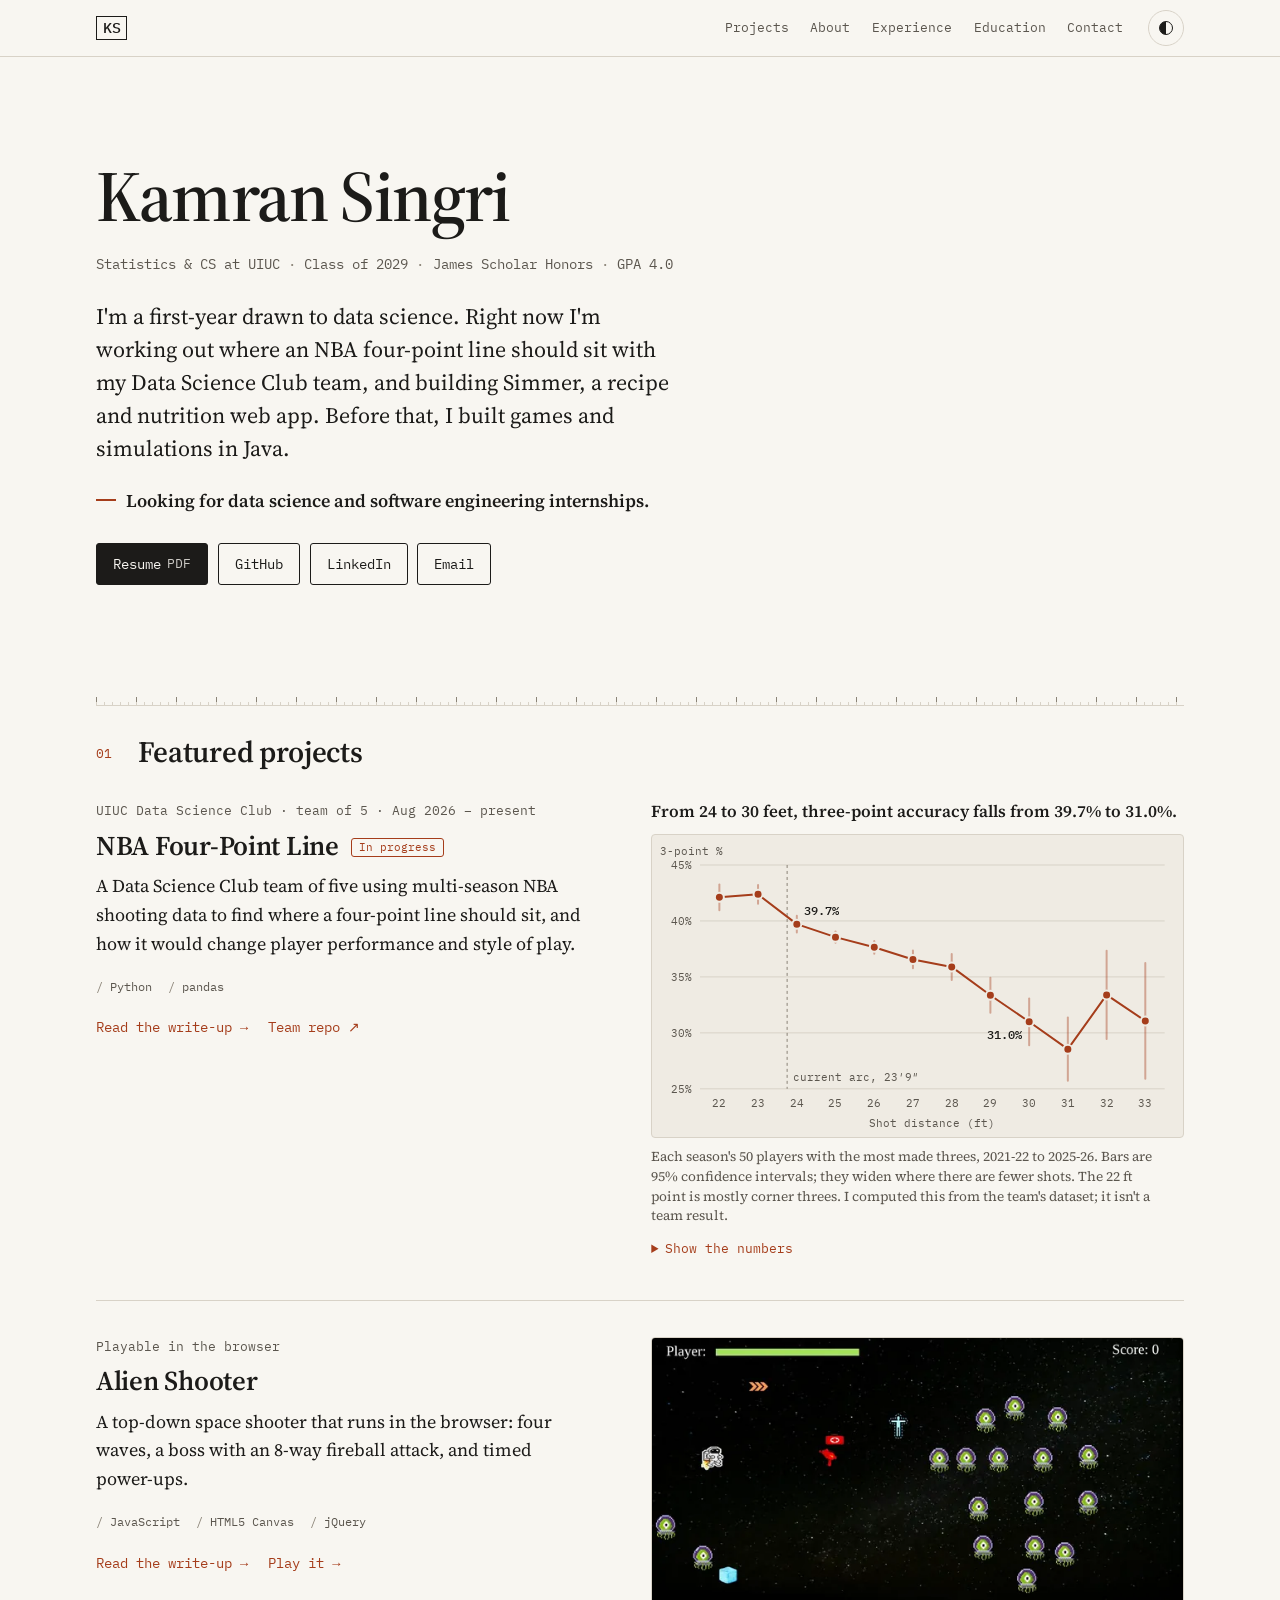
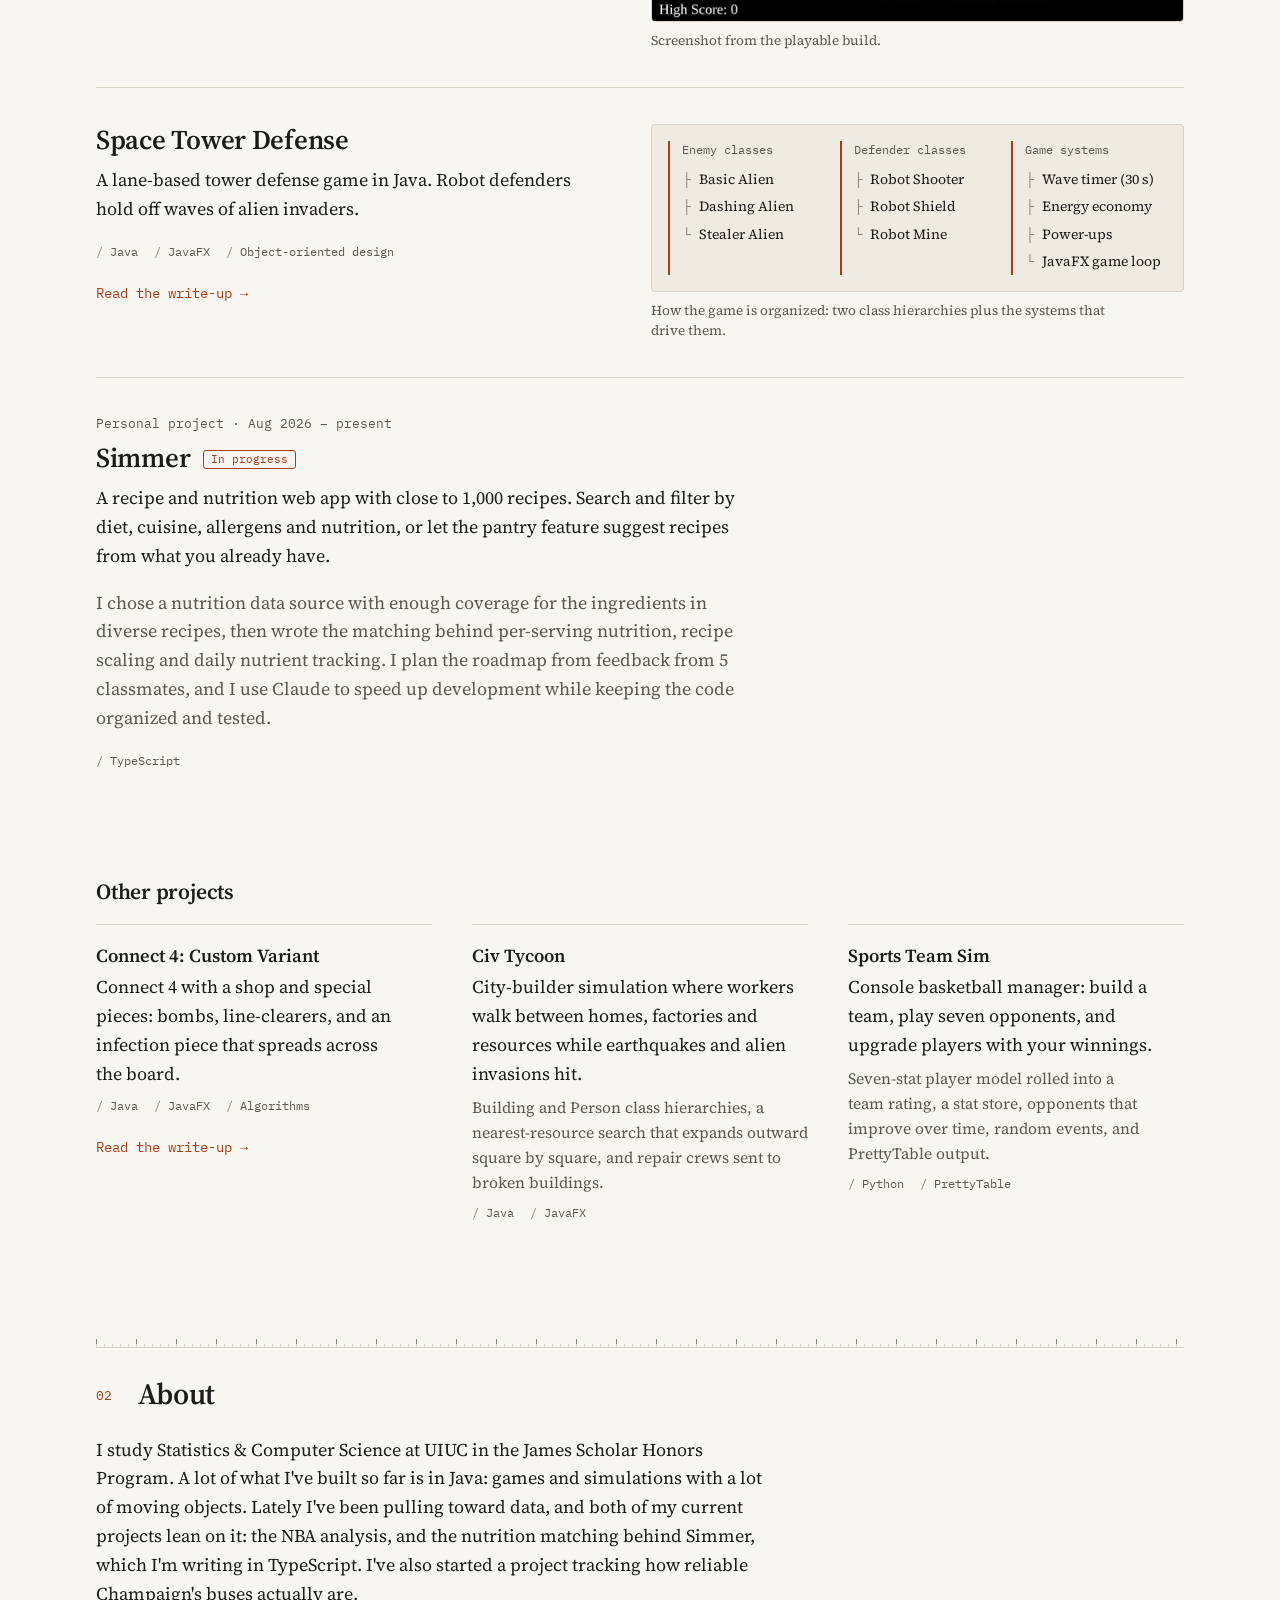
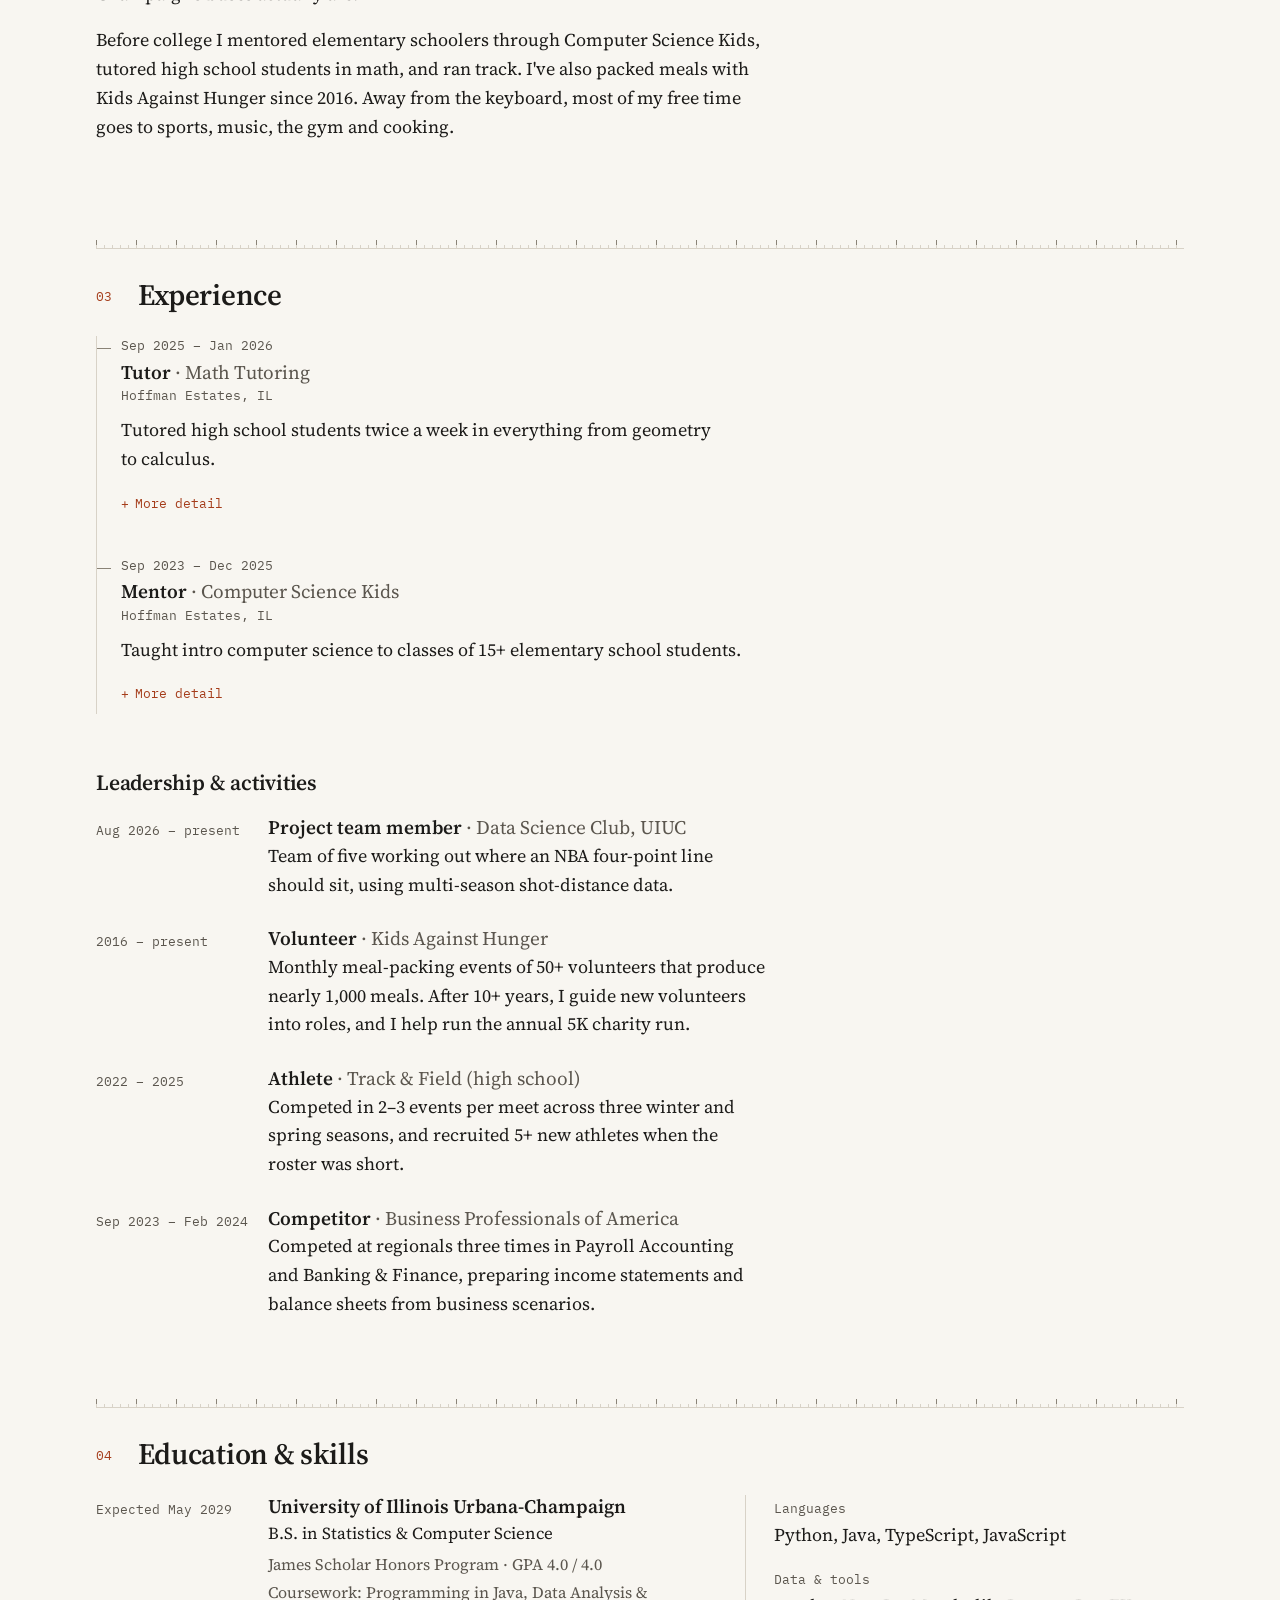
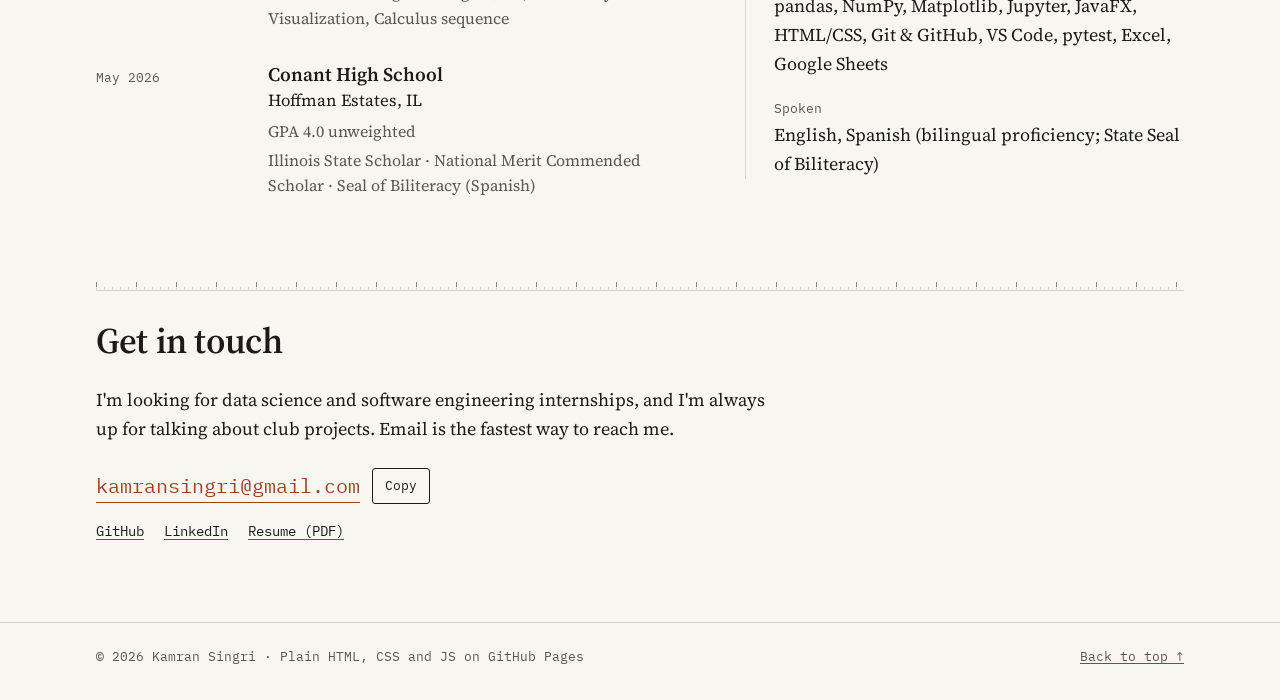
==== commit e2982f4b: "Clarify: chart headline states the trend, write-ups end with the ask - NBA chart headline is now the" ====
--- a/index.html
+++ b/index.html
@@ -46,13 +46,13 @@
 
 <main id="main">
   <section class="intro" id="top" aria-labelledby="intro-title">
-    <div class="wrap" data-render="intro"><!--r:intro--><h1 id="intro-title">Kamran Singri</h1><ul class="creds mono" aria-label="At a glance"><li>Statistics &amp; CS at UIUC</li><li>Class of 2029</li><li>James Scholar</li><li>GPA 4.0</li></ul><p class="lede">I'm a first-year drawn to data science. Right now I'm working out where an NBA four-point line should sit with my Data Science Club team, and building Simmer, a recipe and nutrition web app. Before that, I built games and simulations in Java.</p><p class="seeking">Looking for data science and software engineering internships.</p><ul class="link-row" aria-label="Links"><li><a class="btn btn-primary" href="assets/resume.pdf">Resume <span class="mono small">PDF</span></a></li><li><a class="btn" href="https://github.com/kamransingri" rel="noopener">GitHub</a></li><li><a class="btn" href="https://www.linkedin.com/in/kamran-singri-745344428/" rel="noopener">LinkedIn</a></li><li><a class="btn" href="mailto:kamransingri@gmail.com">Email</a></li></ul><!--/r:intro--></div>
+    <div class="wrap" data-render="intro"><!--r:intro--><h1 id="intro-title">Kamran Singri</h1><ul class="creds mono" aria-label="At a glance"><li>Statistics &amp; CS at UIUC</li><li>Class of 2029</li><li>James Scholar Honors</li><li>GPA 4.0</li></ul><p class="lede">I'm a first-year drawn to data science. Right now I'm working out where an NBA four-point line should sit with my Data Science Club team, and building Simmer, a recipe and nutrition web app. Before that, I built games and simulations in Java.</p><p class="seeking">Looking for data science and software engineering internships.</p><ul class="link-row" aria-label="Links"><li><a class="btn btn-primary" href="assets/resume.pdf">Resume <span class="mono small">PDF</span></a></li><li><a class="btn" href="https://github.com/kamransingri" rel="noopener">GitHub</a></li><li><a class="btn" href="https://www.linkedin.com/in/kamran-singri-745344428/" rel="noopener">LinkedIn</a></li><li><a class="btn" href="mailto:kamransingri@gmail.com">Email</a></li></ul><!--/r:intro--></div>
   </section>
 
   <section class="section" id="projects" aria-labelledby="projects-title">
     <div class="wrap">
       <h2 id="projects-title"><span class="sec-num mono">01</span>Featured projects</h2>
-      <div class="projects" data-render="featured"><!--r:featured--><article class="project" aria-labelledby="pj-nba-four-point-line"><div class="project-text"><p class="idx mono">UIUC Data Science Club · team of 5 · Aug 2026 – present</p><h3 id="pj-nba-four-point-line"><a href="projects/nba-four-point-line.html" tabindex="-1">NBA Four-Point Line</a> <span class="status mono">In progress</span></h3><p>A Data Science Club team of five using multi-season NBA shooting data to find where a four-point line should sit, and how it would change player performance and style of play.</p><ul class="tags" aria-label="Tech"><li class="mono">Python</li><li class="mono">pandas</li><li class="mono">Team project</li></ul><ul class="project-links"><li><a href="projects/nba-four-point-line.html">Read the write-up <span aria-hidden="true">→</span></a></li><li><a href="https://github.com/UIUC-DSC/team-Starting-Five-Minus-One" rel="noopener">Team repo <span aria-hidden="true">↗</span></a></li></ul></div><div class="project-visual"><figure class="visual visual-chart"><p class="chart-takeaway">Three-point accuracy falls from 42.4% at 23 feet to 28.5% at 31 feet.</p><div class="chart-wrap" data-chart><svg class="chart" viewBox="0 0 640 290" role="img" aria-labelledby="nba-chart-title"><title id="nba-chart-title">3-point percentage by shot distance, 22 to 33 feet</title><line class="grid" x1="44" x2="626" y1="246.0" y2="246.0"/><line class="grid" x1="44" x2="626" y1="190.0" y2="190.0"/><line class="grid" x1="44" x2="626" y1="134.0" y2="134.0"/><line class="grid" x1="44" x2="626" y1="78.0" y2="78.0"/><line class="grid" x1="44" x2="626" y1="22.0" y2="22.0"/><text class="tick" x="36" y="250.0" text-anchor="end">25%</text><text class="tick" x="36" y="194.0" text-anchor="end">30%</text><text class="tick" x="36" y="138.0" text-anchor="end">35%</text><text class="tick" x="36" y="82.0" text-anchor="end">40%</text><text class="tick" x="36" y="26.0" text-anchor="end">45%</text><text class="tick" x="68.3" y="264" text-anchor="middle">22</text><text class="tick" x="116.8" y="264" text-anchor="middle">23</text><text class="tick" x="165.3" y="264" text-anchor="middle">24</text><text class="tick" x="213.8" y="264" text-anchor="middle">25</text><text class="tick" x="262.3" y="264" text-anchor="middle">26</text><text class="tick" x="310.8" y="264" text-anchor="middle">27</text><text class="tick" x="359.3" y="264" text-anchor="middle">28</text><text class="tick" x="407.8" y="264" text-anchor="middle">29</text><text class="tick" x="456.3" y="264" text-anchor="middle">30</text><text class="tick" x="504.8" y="264" text-anchor="middle">31</text><text class="tick" x="553.3" y="264" text-anchor="middle">32</text><text class="tick" x="601.8" y="264" text-anchor="middle">33</text><line class="ref" x1="153.1" x2="153.1" y1="22" y2="246"/><text class="ref-label" x="159.1" y="238">current arc, 23′9″</text><text class="axis-label" x="4" y="12">3-point %</text><line class="err" x1="68.3" x2="68.3" y1="41.5" y2="67.3"/><line class="err" x1="116.8" x2="116.8" y1="42.0" y2="60.8"/><line class="err" x1="165.3" x2="165.3" y1="72.8" y2="89.6"/><line class="err" x1="213.8" x2="213.8" y1="88.5" y2="99.9"/><line class="err" x1="262.3" x2="262.3" y1="98.0" y2="110.7"/><line class="err" x1="310.8" x2="310.8" y1="107.6" y2="125.4"/><line class="err" x1="359.3" x2="359.3" y1="111.0" y2="137.0"/><line class="err" x1="407.8" x2="407.8" y1="134.8" y2="169.9"/><line class="err" x1="456.3" x2="456.3" y1="155.5" y2="202.4"/><line class="err" x1="504.8" x2="504.8" y1="174.7" y2="238.0"/><line class="err" x1="553.3" x2="553.3" y1="107.8" y2="196.2"/><line class="err" x1="601.8" x2="601.8" y1="120.2" y2="235.8"/><path class="line" d="M68.3,54.4L116.8,51.4L165.3,81.2L213.8,94.2L262.3,104.3L310.8,116.5L359.3,124.0L407.8,152.3L456.3,178.9L504.8,206.3L553.3,152.0L601.8,178.0"/><g role="list"><g class="pt" tabindex="0" role="listitem" aria-label="22 ft: 42.1% ± 1.1 (2,990 of 7,101)" data-tip="22 ft: 42.1% ± 1.1 (2,990 of 7,101)"><circle class="hit" cx="68.3" cy="54.4" r="14"/><circle class="dot" cx="68.3" cy="54.4" r="4.5"/><title>22 ft: 42.1% ± 1.1 (2,990 of 7,101)</title></g><g class="pt" tabindex="-1" role="listitem" aria-label="23 ft: 42.4% ± 0.8 (5,639 of 13,307)" data-tip="23 ft: 42.4% ± 0.8 (5,639 of 13,307)"><circle class="hit" cx="116.8" cy="51.4" r="14"/><circle class="dot" cx="116.8" cy="51.4" r="4.5"/><title>23 ft: 42.4% ± 0.8 (5,639 of 13,307)</title></g><g class="pt" tabindex="-1" role="listitem" aria-label="24 ft: 39.7% ± 0.8 (6,425 of 16,178)" data-tip="24 ft: 39.7% ± 0.8 (6,425 of 16,178)"><circle class="hit" cx="165.3" cy="81.2" r="14"/><circle class="dot" cx="165.3" cy="81.2" r="4.5"/><title>24 ft: 39.7% ± 0.8 (6,425 of 16,178)</title></g><g class="pt" tabindex="-1" role="listitem" aria-label="25 ft: 38.6% ± 0.5 (13,544 of 35,132)" data-tip="25 ft: 38.6% ± 0.5 (13,544 of 35,132)"><circle class="hit" cx="213.8" cy="94.2" r="14"/><circle class="dot" cx="213.8" cy="94.2" r="4.5"/><title>25 ft: 38.6% ± 0.5 (13,544 of 35,132)</title></g><g class="pt" tabindex="-1" role="listitem" aria-label="26 ft: 37.7% ± 0.6 (10,611 of 28,183)" data-tip="26 ft: 37.7% ± 0.6 (10,611 of 28,183)"><circle class="hit" cx="262.3" cy="104.3" r="14"/><circle class="dot" cx="262.3" cy="104.3" r="4.5"/><title>26 ft: 37.7% ± 0.6 (10,611 of 28,183)</title></g><g class="pt" tabindex="-1" role="listitem" aria-label="27 ft: 36.6% ± 0.8 (5,160 of 14,114)" data-tip="27 ft: 36.6% ± 0.8 (5,160 of 14,114)"><circle class="hit" cx="310.8" cy="116.5" r="14"/><circle class="dot" cx="310.8" cy="116.5" r="4.5"/><title>27 ft: 36.6% ± 0.8 (5,160 of 14,114)</title></g><g class="pt" tabindex="-1" role="listitem" aria-label="28 ft: 35.9% ± 1.2 (2,362 of 6,581)" data-tip="28 ft: 35.9% ± 1.2 (2,362 of 6,581)"><circle class="hit" cx="359.3" cy="124.0" r="14"/><circle class="dot" cx="359.3" cy="124.0" r="4.5"/><title>28 ft: 35.9% ± 1.2 (2,362 of 6,581)</title></g><g class="pt" tabindex="-1" role="listitem" aria-label="29 ft: 33.4% ± 1.6 (1,157 of 3,468)" data-tip="29 ft: 33.4% ± 1.6 (1,157 of 3,468)"><circle class="hit" cx="407.8" cy="152.3" r="14"/><circle class="dot" cx="407.8" cy="152.3" r="4.5"/><title>29 ft: 33.4% ± 1.6 (1,157 of 3,468)</title></g><g class="pt" tabindex="-1" role="listitem" aria-label="30 ft: 31.0% ± 2.1 (581 of 1,875)" data-tip="30 ft: 31.0% ± 2.1 (581 of 1,875)"><circle class="hit" cx="456.3" cy="178.9" r="14"/><circle class="dot" cx="456.3" cy="178.9" r="4.5"/><title>30 ft: 31.0% ± 2.1 (581 of 1,875)</title></g><g class="pt" tabindex="-1" role="listitem" aria-label="31 ft: 28.5% ± 2.8 (280 of 981)" data-tip="31 ft: 28.5% ± 2.8 (280 of 981)"><circle class="hit" cx="504.8" cy="206.3" r="14"/><circle class="dot" cx="504.8" cy="206.3" r="4.5"/><title>31 ft: 28.5% ± 2.8 (280 of 981)</title></g><g class="pt" tabindex="-1" role="listitem" aria-label="32 ft: 33.4% ± 3.9 (183 of 548)" data-tip="32 ft: 33.4% ± 3.9 (183 of 548)"><circle class="hit" cx="553.3" cy="152.0" r="14"/><circle class="dot" cx="553.3" cy="152.0" r="4.5"/><title>32 ft: 33.4% ± 3.9 (183 of 548)</title></g><g class="pt" tabindex="-1" role="listitem" aria-label="33 ft: 31.1% ± 5.2 (96 of 309)" data-tip="33 ft: 31.1% ± 5.2 (96 of 309)"><circle class="hit" cx="601.8" cy="178.0" r="14"/><circle class="dot" cx="601.8" cy="178.0" r="4.5"/><title>33 ft: 31.1% ± 5.2 (96 of 309)</title></g></g><text class="direct" x="76.3" y="44.4">42.1%</text><text class="direct" x="597.8" y="198.0" text-anchor="end">31.1%</text><text class="axis-label" x="335" y="284" text-anchor="middle">Shot distance (ft)</text></svg><div class="tip" role="status" aria-live="polite" hidden></div></div><figcaption>Three-point percentage by shot distance for each season's 50 players with the most made threes, 2021-22 to 2025-26. The 22 ft point is mostly corner threes, which sit closer than the arc. Bars show 95% confidence intervals, which widen past 30 feet where there are fewer shots. I computed this from the team's dataset for the site; it isn't a team result.</figcaption><details class="data-table"><summary>Show the numbers</summary><div class="table-wrap"><table><thead><tr><th scope="col">Distance</th><th scope="col">Made</th><th scope="col">Attempted</th><th scope="col">3-point %</th><th scope="col">95% CI</th></tr></thead><tbody><tr><td>22 ft</td><td>2,990</td><td>7,101</td><td>42.1%</td><td>± 1.1</td></tr><tr><td>23 ft</td><td>5,639</td><td>13,307</td><td>42.4%</td><td>± 0.8</td></tr><tr><td>24 ft</td><td>6,425</td><td>16,178</td><td>39.7%</td><td>± 0.8</td></tr><tr><td>25 ft</td><td>13,544</td><td>35,132</td><td>38.6%</td><td>± 0.5</td></tr><tr><td>26 ft</td><td>10,611</td><td>28,183</td><td>37.7%</td><td>± 0.6</td></tr><tr><td>27 ft</td><td>5,160</td><td>14,114</td><td>36.6%</td><td>± 0.8</td></tr><tr><td>28 ft</td><td>2,362</td><td>6,581</td><td>35.9%</td><td>± 1.2</td></tr><tr><td>29 ft</td><td>1,157</td><td>3,468</td><td>33.4%</td><td>± 1.6</td></tr><tr><td>30 ft</td><td>581</td><td>1,875</td><td>31.0%</td><td>± 2.1</td></tr><tr><td>31 ft</td><td>280</td><td>981</td><td>28.5%</td><td>± 2.8</td></tr><tr><td>32 ft</td><td>183</td><td>548</td><td>33.4%</td><td>± 3.9</td></tr><tr><td>33 ft</td><td>96</td><td>309</td><td>31.1%</td><td>± 5.2</td></tr></tbody></table></div></details></figure></div></article><article class="project" aria-labelledby="pj-alien-shooter"><div class="project-text"><p class="idx mono">Playable in the browser</p><h3 id="pj-alien-shooter"><a href="projects/alien-shooter.html" tabindex="-1">Alien Shooter</a></h3><p>A top-down space shooter that runs in the browser: four waves, a boss with an 8-way fireball attack, and timed power-ups.</p><ul class="tags" aria-label="Tech"><li class="mono">JavaScript</li><li class="mono">HTML5 Canvas</li><li class="mono">jQuery</li></ul><ul class="project-links"><li><a href="projects/alien-shooter.html">Read the write-up <span aria-hidden="true">→</span></a></li><li><a href="demos/alien-shooter/index.html">Play it <span aria-hidden="true">→</span></a></li></ul></div><div class="project-visual"><figure class="visual visual-image"><img src="assets/img/alien-shooter.webp" srcset="assets/img/alien-shooter-640.webp 640w, assets/img/alien-shooter.webp 1200w" sizes="(min-width: 880px) 34rem, 100vw" alt="Alien Shooter gameplay: the astronaut on a starfield with aliens closing in" width="1200" height="640" loading="lazy" decoding="async"><figcaption>Screenshot from the playable build.</figcaption></figure></div></article><article class="project" aria-labelledby="pj-space-tower-defense"><div class="project-text"><h3 id="pj-space-tower-defense"><a href="projects/space-tower-defense.html" tabindex="-1">Space Tower Defense</a></h3><p>A lane-based tower defense game in Java. Robot defenders hold off waves of alien invaders.</p><ul class="tags" aria-label="Tech"><li class="mono">Java</li><li class="mono">JavaFX</li><li class="mono">Object-oriented design</li></ul><ul class="project-links"><li><a href="projects/space-tower-defense.html">Read the write-up <span aria-hidden="true">→</span></a></li></ul></div><div class="project-visual"><figure class="visual visual-diagram"><div class="diagram"><div class="dg"><p class="dg-label mono">Enemy classes</p><ul><li>Basic Alien</li><li>Dashing Alien</li><li>Stealer Alien</li></ul></div><div class="dg"><p class="dg-label mono">Defender classes</p><ul><li>Robot Shooter</li><li>Robot Shield</li><li>Robot Mine</li></ul></div><div class="dg"><p class="dg-label mono">Game systems</p><ul><li>Wave timer (30 s)</li><li>Energy economy</li><li>Power-ups</li><li>JavaFX game loop</li></ul></div></div><figcaption>How the game is organized: two class hierarchies plus the systems that drive them.</figcaption></figure></div></article><article class="project no-visual" aria-labelledby="pj-simmer"><div class="project-text"><p class="idx mono">Personal project · Aug 2026 – present</p><h3 id="pj-simmer">Simmer <span class="status mono">In progress</span></h3><p>A recipe and nutrition web app with close to 1,000 recipes. Search and filter by diet, cuisine, allergens and nutrition, or let the pantry feature suggest recipes from what you already have.</p><p class="muted">I chose a nutrition data source with enough coverage for the ingredients in diverse recipes, then wrote the matching behind per-serving nutrition, recipe scaling and daily nutrient tracking. I plan the roadmap from feedback from 5 classmates, and I use Claude to speed up development while keeping the code organized and tested.</p><ul class="tags" aria-label="Tech"><li class="mono">TypeScript</li></ul></div></article><!--/r:featured--></div>
+      <div class="projects" data-render="featured"><!--r:featured--><article class="project" aria-labelledby="pj-nba-four-point-line"><div class="project-text"><p class="idx mono">UIUC Data Science Club · team of 5 · Aug 2026 – present</p><h3 id="pj-nba-four-point-line"><a href="projects/nba-four-point-line.html" tabindex="-1">NBA Four-Point Line</a> <span class="status mono">In progress</span></h3><p>A Data Science Club team of five using multi-season NBA shooting data to find where a four-point line should sit, and how it would change player performance and style of play.</p><ul class="tags" aria-label="Tech"><li class="mono">Python</li><li class="mono">pandas</li></ul><ul class="project-links"><li><a href="projects/nba-four-point-line.html">Read the write-up <span aria-hidden="true">→</span></a></li><li><a href="https://github.com/UIUC-DSC/team-Starting-Five-Minus-One" rel="noopener">Team repo <span aria-hidden="true">↗</span></a></li></ul></div><div class="project-visual"><figure class="visual visual-chart"><p class="chart-takeaway">From 24 to 30 feet, three-point accuracy falls from 39.7% to 31.0%.</p><div class="chart-wrap" data-chart><svg class="chart" viewBox="0 0 640 290" role="img" aria-labelledby="nba-chart-title"><title id="nba-chart-title">3-point percentage by shot distance, 22 to 33 feet</title><line class="grid" x1="44" x2="626" y1="246.0" y2="246.0"/><line class="grid" x1="44" x2="626" y1="190.0" y2="190.0"/><line class="grid" x1="44" x2="626" y1="134.0" y2="134.0"/><line class="grid" x1="44" x2="626" y1="78.0" y2="78.0"/><line class="grid" x1="44" x2="626" y1="22.0" y2="22.0"/><text class="tick" x="36" y="250.0" text-anchor="end">25%</text><text class="tick" x="36" y="194.0" text-anchor="end">30%</text><text class="tick" x="36" y="138.0" text-anchor="end">35%</text><text class="tick" x="36" y="82.0" text-anchor="end">40%</text><text class="tick" x="36" y="26.0" text-anchor="end">45%</text><text class="tick" x="68.3" y="264" text-anchor="middle">22</text><text class="tick" x="116.8" y="264" text-anchor="middle">23</text><text class="tick" x="165.3" y="264" text-anchor="middle">24</text><text class="tick" x="213.8" y="264" text-anchor="middle">25</text><text class="tick" x="262.3" y="264" text-anchor="middle">26</text><text class="tick" x="310.8" y="264" text-anchor="middle">27</text><text class="tick" x="359.3" y="264" text-anchor="middle">28</text><text class="tick" x="407.8" y="264" text-anchor="middle">29</text><text class="tick" x="456.3" y="264" text-anchor="middle">30</text><text class="tick" x="504.8" y="264" text-anchor="middle">31</text><text class="tick" x="553.3" y="264" text-anchor="middle">32</text><text class="tick" x="601.8" y="264" text-anchor="middle">33</text><line class="ref" x1="153.1" x2="153.1" y1="22" y2="246"/><text class="ref-label" x="159.1" y="238">current arc, 23′9″</text><text class="axis-label" x="4" y="12">3-point %</text><line class="err" x1="68.3" x2="68.3" y1="41.5" y2="67.3"/><line class="err" x1="116.8" x2="116.8" y1="42.0" y2="60.8"/><line class="err" x1="165.3" x2="165.3" y1="72.8" y2="89.6"/><line class="err" x1="213.8" x2="213.8" y1="88.5" y2="99.9"/><line class="err" x1="262.3" x2="262.3" y1="98.0" y2="110.7"/><line class="err" x1="310.8" x2="310.8" y1="107.6" y2="125.4"/><line class="err" x1="359.3" x2="359.3" y1="111.0" y2="137.0"/><line class="err" x1="407.8" x2="407.8" y1="134.8" y2="169.9"/><line class="err" x1="456.3" x2="456.3" y1="155.5" y2="202.4"/><line class="err" x1="504.8" x2="504.8" y1="174.7" y2="238.0"/><line class="err" x1="553.3" x2="553.3" y1="107.8" y2="196.2"/><line class="err" x1="601.8" x2="601.8" y1="120.2" y2="235.8"/><path class="line" d="M68.3,54.4L116.8,51.4L165.3,81.2L213.8,94.2L262.3,104.3L310.8,116.5L359.3,124.0L407.8,152.3L456.3,178.9L504.8,206.3L553.3,152.0L601.8,178.0"/><g role="list"><g class="pt" tabindex="0" role="listitem" aria-label="22 ft: 42.1% ± 1.1 (2,990 of 7,101)" data-tip="22 ft: 42.1% ± 1.1 (2,990 of 7,101)"><circle class="hit" cx="68.3" cy="54.4" r="14"/><circle class="dot" cx="68.3" cy="54.4" r="4.5"/><title>22 ft: 42.1% ± 1.1 (2,990 of 7,101)</title></g><g class="pt" tabindex="-1" role="listitem" aria-label="23 ft: 42.4% ± 0.8 (5,639 of 13,307)" data-tip="23 ft: 42.4% ± 0.8 (5,639 of 13,307)"><circle class="hit" cx="116.8" cy="51.4" r="14"/><circle class="dot" cx="116.8" cy="51.4" r="4.5"/><title>23 ft: 42.4% ± 0.8 (5,639 of 13,307)</title></g><g class="pt" tabindex="-1" role="listitem" aria-label="24 ft: 39.7% ± 0.8 (6,425 of 16,178)" data-tip="24 ft: 39.7% ± 0.8 (6,425 of 16,178)"><circle class="hit" cx="165.3" cy="81.2" r="14"/><circle class="dot" cx="165.3" cy="81.2" r="4.5"/><title>24 ft: 39.7% ± 0.8 (6,425 of 16,178)</title></g><g class="pt" tabindex="-1" role="listitem" aria-label="25 ft: 38.6% ± 0.5 (13,544 of 35,132)" data-tip="25 ft: 38.6% ± 0.5 (13,544 of 35,132)"><circle class="hit" cx="213.8" cy="94.2" r="14"/><circle class="dot" cx="213.8" cy="94.2" r="4.5"/><title>25 ft: 38.6% ± 0.5 (13,544 of 35,132)</title></g><g class="pt" tabindex="-1" role="listitem" aria-label="26 ft: 37.7% ± 0.6 (10,611 of 28,183)" data-tip="26 ft: 37.7% ± 0.6 (10,611 of 28,183)"><circle class="hit" cx="262.3" cy="104.3" r="14"/><circle class="dot" cx="262.3" cy="104.3" r="4.5"/><title>26 ft: 37.7% ± 0.6 (10,611 of 28,183)</title></g><g class="pt" tabindex="-1" role="listitem" aria-label="27 ft: 36.6% ± 0.8 (5,160 of 14,114)" data-tip="27 ft: 36.6% ± 0.8 (5,160 of 14,114)"><circle class="hit" cx="310.8" cy="116.5" r="14"/><circle class="dot" cx="310.8" cy="116.5" r="4.5"/><title>27 ft: 36.6% ± 0.8 (5,160 of 14,114)</title></g><g class="pt" tabindex="-1" role="listitem" aria-label="28 ft: 35.9% ± 1.2 (2,362 of 6,581)" data-tip="28 ft: 35.9% ± 1.2 (2,362 of 6,581)"><circle class="hit" cx="359.3" cy="124.0" r="14"/><circle class="dot" cx="359.3" cy="124.0" r="4.5"/><title>28 ft: 35.9% ± 1.2 (2,362 of 6,581)</title></g><g class="pt" tabindex="-1" role="listitem" aria-label="29 ft: 33.4% ± 1.6 (1,157 of 3,468)" data-tip="29 ft: 33.4% ± 1.6 (1,157 of 3,468)"><circle class="hit" cx="407.8" cy="152.3" r="14"/><circle class="dot" cx="407.8" cy="152.3" r="4.5"/><title>29 ft: 33.4% ± 1.6 (1,157 of 3,468)</title></g><g class="pt" tabindex="-1" role="listitem" aria-label="30 ft: 31.0% ± 2.1 (581 of 1,875)" data-tip="30 ft: 31.0% ± 2.1 (581 of 1,875)"><circle class="hit" cx="456.3" cy="178.9" r="14"/><circle class="dot" cx="456.3" cy="178.9" r="4.5"/><title>30 ft: 31.0% ± 2.1 (581 of 1,875)</title></g><g class="pt" tabindex="-1" role="listitem" aria-label="31 ft: 28.5% ± 2.8 (280 of 981)" data-tip="31 ft: 28.5% ± 2.8 (280 of 981)"><circle class="hit" cx="504.8" cy="206.3" r="14"/><circle class="dot" cx="504.8" cy="206.3" r="4.5"/><title>31 ft: 28.5% ± 2.8 (280 of 981)</title></g><g class="pt" tabindex="-1" role="listitem" aria-label="32 ft: 33.4% ± 3.9 (183 of 548)" data-tip="32 ft: 33.4% ± 3.9 (183 of 548)"><circle class="hit" cx="553.3" cy="152.0" r="14"/><circle class="dot" cx="553.3" cy="152.0" r="4.5"/><title>32 ft: 33.4% ± 3.9 (183 of 548)</title></g><g class="pt" tabindex="-1" role="listitem" aria-label="33 ft: 31.1% ± 5.2 (96 of 309)" data-tip="33 ft: 31.1% ± 5.2 (96 of 309)"><circle class="hit" cx="601.8" cy="178.0" r="14"/><circle class="dot" cx="601.8" cy="178.0" r="4.5"/><title>33 ft: 31.1% ± 5.2 (96 of 309)</title></g></g><text class="direct" x="172.3" y="72.2">39.7%</text><text class="direct" x="449.3" y="195.9" text-anchor="end">31.0%</text><text class="axis-label" x="335" y="284" text-anchor="middle">Shot distance (ft)</text></svg><div class="tip" role="status" aria-live="polite" hidden></div></div><figcaption>Each season's 50 players with the most made threes, 2021-22 to 2025-26. Bars are 95% confidence intervals; they widen where there are fewer shots. The 22 ft point is mostly corner threes. I computed this from the team's dataset; it isn't a team result.</figcaption><details class="data-table"><summary>Show the numbers</summary><div class="table-wrap"><table><thead><tr><th scope="col">Distance</th><th scope="col">Made</th><th scope="col">Attempted</th><th scope="col">3-point %</th><th scope="col">95% CI</th></tr></thead><tbody><tr><td>22 ft</td><td>2,990</td><td>7,101</td><td>42.1%</td><td>± 1.1</td></tr><tr><td>23 ft</td><td>5,639</td><td>13,307</td><td>42.4%</td><td>± 0.8</td></tr><tr><td>24 ft</td><td>6,425</td><td>16,178</td><td>39.7%</td><td>± 0.8</td></tr><tr><td>25 ft</td><td>13,544</td><td>35,132</td><td>38.6%</td><td>± 0.5</td></tr><tr><td>26 ft</td><td>10,611</td><td>28,183</td><td>37.7%</td><td>± 0.6</td></tr><tr><td>27 ft</td><td>5,160</td><td>14,114</td><td>36.6%</td><td>± 0.8</td></tr><tr><td>28 ft</td><td>2,362</td><td>6,581</td><td>35.9%</td><td>± 1.2</td></tr><tr><td>29 ft</td><td>1,157</td><td>3,468</td><td>33.4%</td><td>± 1.6</td></tr><tr><td>30 ft</td><td>581</td><td>1,875</td><td>31.0%</td><td>± 2.1</td></tr><tr><td>31 ft</td><td>280</td><td>981</td><td>28.5%</td><td>± 2.8</td></tr><tr><td>32 ft</td><td>183</td><td>548</td><td>33.4%</td><td>± 3.9</td></tr><tr><td>33 ft</td><td>96</td><td>309</td><td>31.1%</td><td>± 5.2</td></tr></tbody></table></div></details></figure></div></article><article class="project" aria-labelledby="pj-alien-shooter"><div class="project-text"><p class="idx mono">Playable in the browser</p><h3 id="pj-alien-shooter"><a href="projects/alien-shooter.html" tabindex="-1">Alien Shooter</a></h3><p>A top-down space shooter that runs in the browser: four waves, a boss with an 8-way fireball attack, and timed power-ups.</p><ul class="tags" aria-label="Tech"><li class="mono">JavaScript</li><li class="mono">HTML5 Canvas</li><li class="mono">jQuery</li></ul><ul class="project-links"><li><a href="projects/alien-shooter.html">Read the write-up <span aria-hidden="true">→</span></a></li><li><a href="demos/alien-shooter/index.html">Play it <span aria-hidden="true">→</span></a></li></ul></div><div class="project-visual"><figure class="visual visual-image"><img src="assets/img/alien-shooter.webp" srcset="assets/img/alien-shooter-640.webp 640w, assets/img/alien-shooter.webp 1200w" sizes="(min-width: 880px) 34rem, 100vw" alt="Alien Shooter gameplay: the astronaut on a starfield with aliens closing in" width="1200" height="640" loading="lazy" decoding="async"><figcaption>Screenshot from the playable build.</figcaption></figure></div></article><article class="project" aria-labelledby="pj-space-tower-defense"><div class="project-text"><h3 id="pj-space-tower-defense"><a href="projects/space-tower-defense.html" tabindex="-1">Space Tower Defense</a></h3><p>A lane-based tower defense game in Java. Robot defenders hold off waves of alien invaders.</p><ul class="tags" aria-label="Tech"><li class="mono">Java</li><li class="mono">JavaFX</li><li class="mono">Object-oriented design</li></ul><ul class="project-links"><li><a href="projects/space-tower-defense.html">Read the write-up <span aria-hidden="true">→</span></a></li></ul></div><div class="project-visual"><figure class="visual visual-diagram"><div class="diagram"><div class="dg"><p class="dg-label mono">Enemy classes</p><ul><li>Basic Alien</li><li>Dashing Alien</li><li>Stealer Alien</li></ul></div><div class="dg"><p class="dg-label mono">Defender classes</p><ul><li>Robot Shooter</li><li>Robot Shield</li><li>Robot Mine</li></ul></div><div class="dg"><p class="dg-label mono">Game systems</p><ul><li>Wave timer (30 s)</li><li>Energy economy</li><li>Power-ups</li><li>JavaFX game loop</li></ul></div></div><figcaption>How the game is organized: two class hierarchies plus the systems that drive them.</figcaption></figure></div></article><article class="project no-visual" aria-labelledby="pj-simmer"><div class="project-text"><p class="idx mono">Personal project · Aug 2026 – present</p><h3 id="pj-simmer">Simmer <span class="status mono">In progress</span></h3><p>A recipe and nutrition web app with close to 1,000 recipes. Search and filter by diet, cuisine, allergens and nutrition, or let the pantry feature suggest recipes from what you already have.</p><p class="muted">I chose a nutrition data source with enough coverage for the ingredients in diverse recipes, then wrote the matching behind per-serving nutrition, recipe scaling and daily nutrient tracking. I plan the roadmap from feedback from 5 classmates, and I use Claude to speed up development while keeping the code organized and tested.</p><ul class="tags" aria-label="Tech"><li class="mono">TypeScript</li></ul></div></article><!--/r:featured--></div>
       <h3 class="h-sub" id="other-title">Other projects</h3>
       <div data-render="others"><!--r:others--><ul class="others"><li class="other"><h4>Connect 4: Custom Variant</h4><p>Connect 4 with a shop and special pieces: bombs, line-clearers, and an infection piece that spreads across the board.</p><ul class="tags" aria-label="Tech"><li class="mono">Java</li><li class="mono">JavaFX</li><li class="mono">Algorithms</li></ul><ul class="project-links"><li><a href="projects/connect-4-variant.html">Read the write-up <span aria-hidden="true">→</span></a></li></ul></li><li class="other"><h4>Civ Tycoon</h4><p>City-builder simulation where workers walk between homes, factories and resources while earthquakes and alien invasions hit.</p><p class="muted">Building and Person class hierarchies, a nearest-resource search that expands outward square by square, and repair crews sent to broken buildings.</p><ul class="tags" aria-label="Tech"><li class="mono">Java</li><li class="mono">JavaFX</li></ul></li><li class="other"><h4>Sports Team Sim</h4><p>Console basketball manager: build a team, play seven opponents, and upgrade players with your winnings.</p><p class="muted">Seven-stat player model rolled into a team rating, a stat store, opponents that improve over time, random events, and PrettyTable output.</p><ul class="tags" aria-label="Tech"><li class="mono">Python</li><li class="mono">PrettyTable</li></ul></li></ul><!--/r:others--></div>
     </div>
--- a/css/style.css
+++ b/css/style.css
@@ -260,7 +260,7 @@
 .project-links a:hover { text-decoration: underline; }
 
 .visual { margin: 0; }
-.visual figcaption { font-size: 0.85rem; color: var(--muted); margin-top: 0.6rem; line-height: 1.45; }
+.visual figcaption { font-size: 0.85rem; color: var(--muted); margin-top: 0.6rem; line-height: 1.45; max-width: 72ch; }
 .visual-sprites .sprite-row, .visual-image img, .chart-wrap, .board {
   background: var(--surface); border: 1px solid var(--rule); border-radius: 4px;
 }
@@ -365,6 +365,11 @@
 .page-meta { font-size: 0.85rem; color: var(--muted); margin: 0 0 1.25rem; }
 .page-head .lede { margin-bottom: 0.75rem; }
 .code-note { font-size: 0.8rem; color: var(--muted); margin: 0.25rem 0 0; }
+.page-links { margin-top: 1rem; }
+/* The ask at the end of every write-up */
+.page-cta { margin-top: 3.5rem; padding-top: 1.75rem; border-top: 1px solid var(--rule); }
+.page-cta .link-row { margin-top: 1.25rem; }
+.page-cta + .next { margin-top: 2.25rem; }
 .page-visual { margin: 2rem 0 0.5rem; }
 .page section { margin-top: 2.75rem; }
 .page section::before {
@@ -463,7 +468,7 @@
   .email { border: 0; color: #000; }
   .contact { padding-bottom: 0; }
   a { text-decoration: none; }
-  .page-visual, .extra .visual-image, .extra .visual-sprites, .crumb, .next { display: none !important; }
+  .page-visual, .extra .visual-image, .extra .visual-sprites, .crumb, .next, .page-cta { display: none !important; }
 }
 
 /* ---------- Small details: 404, focus, anchors ---------- */
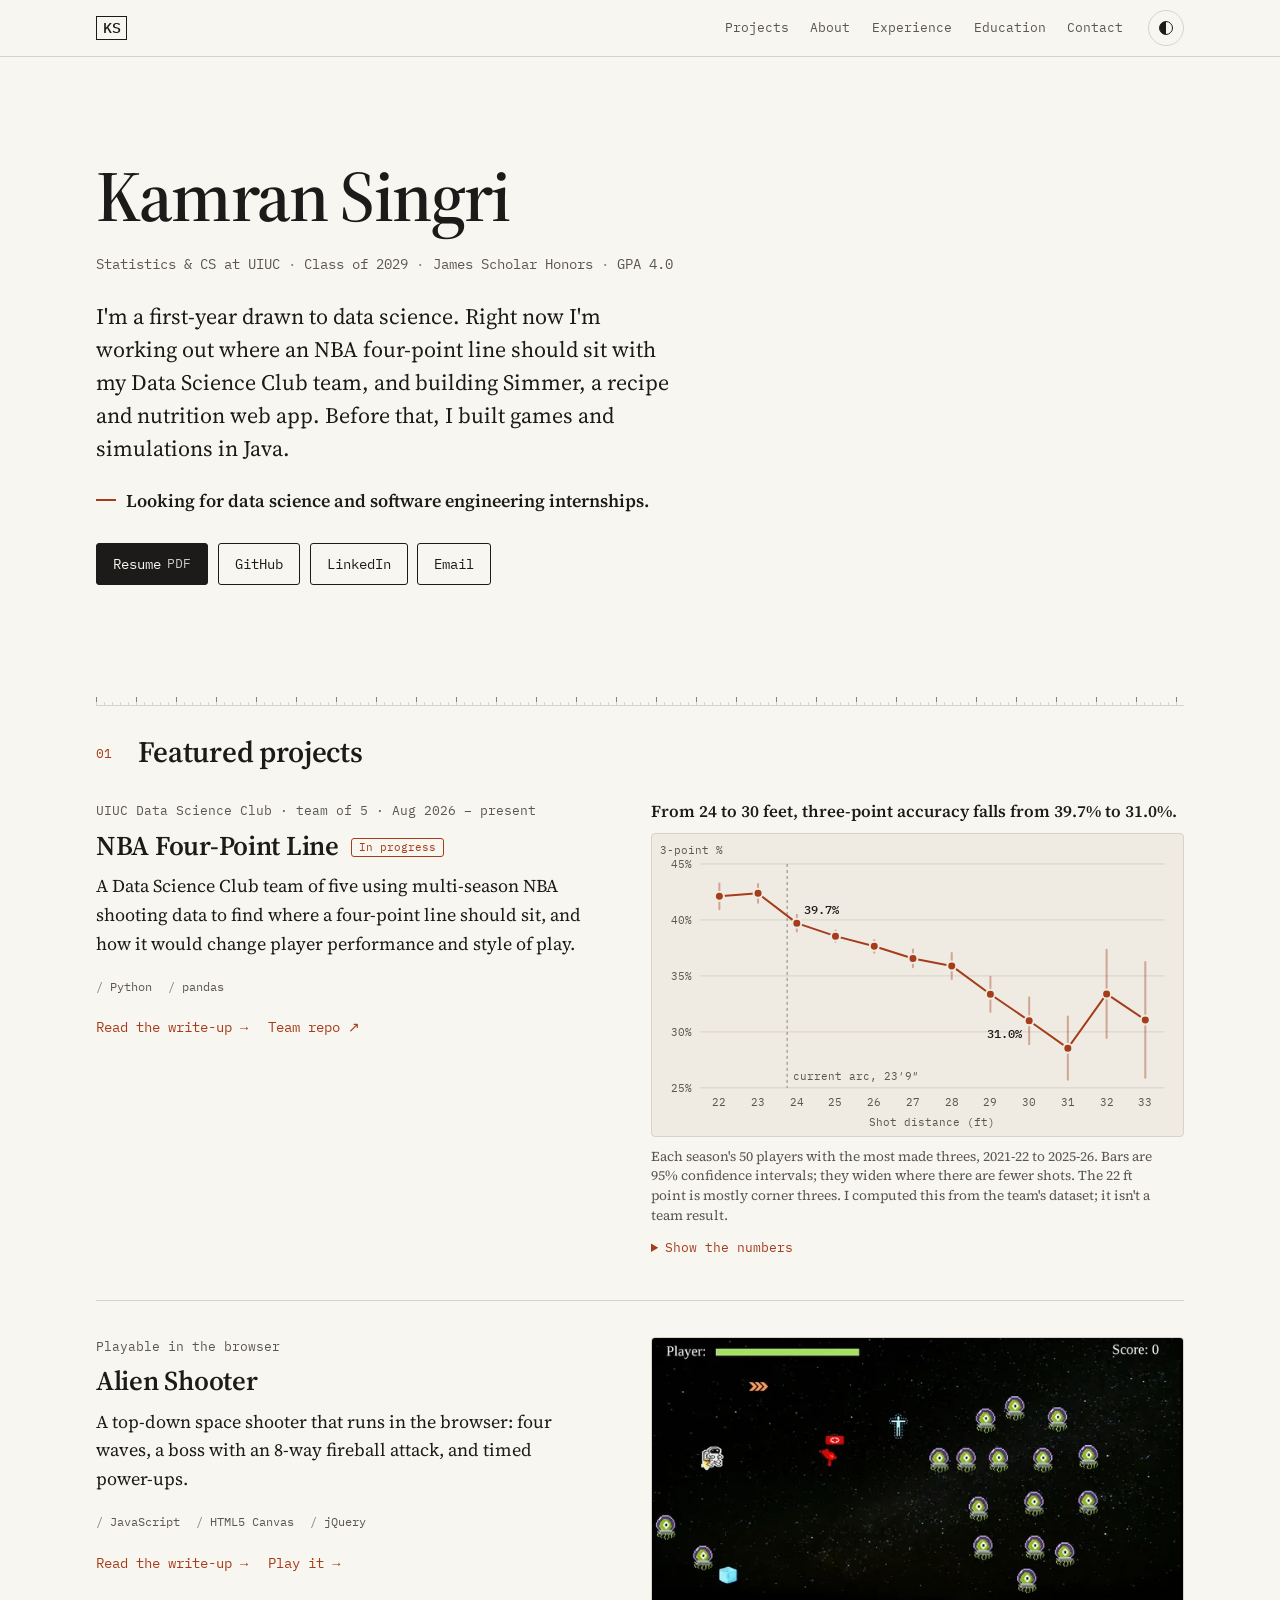
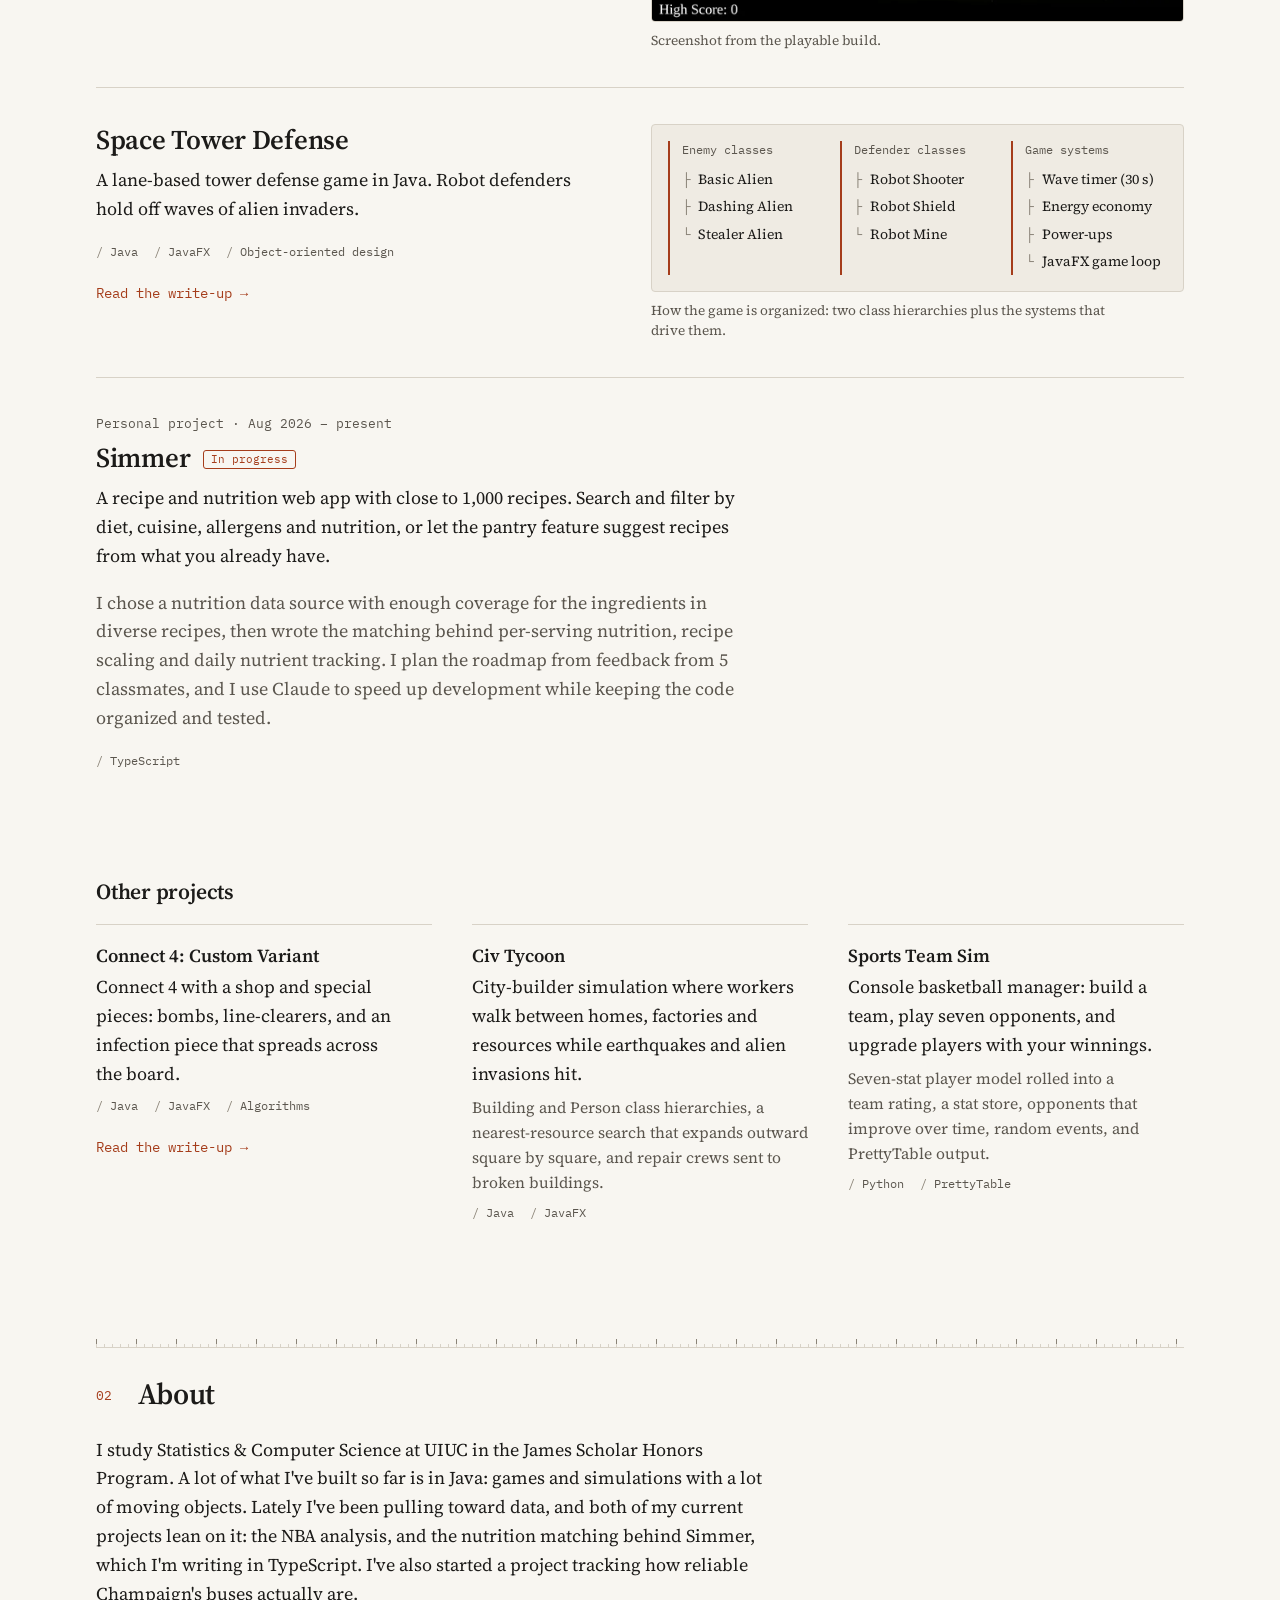
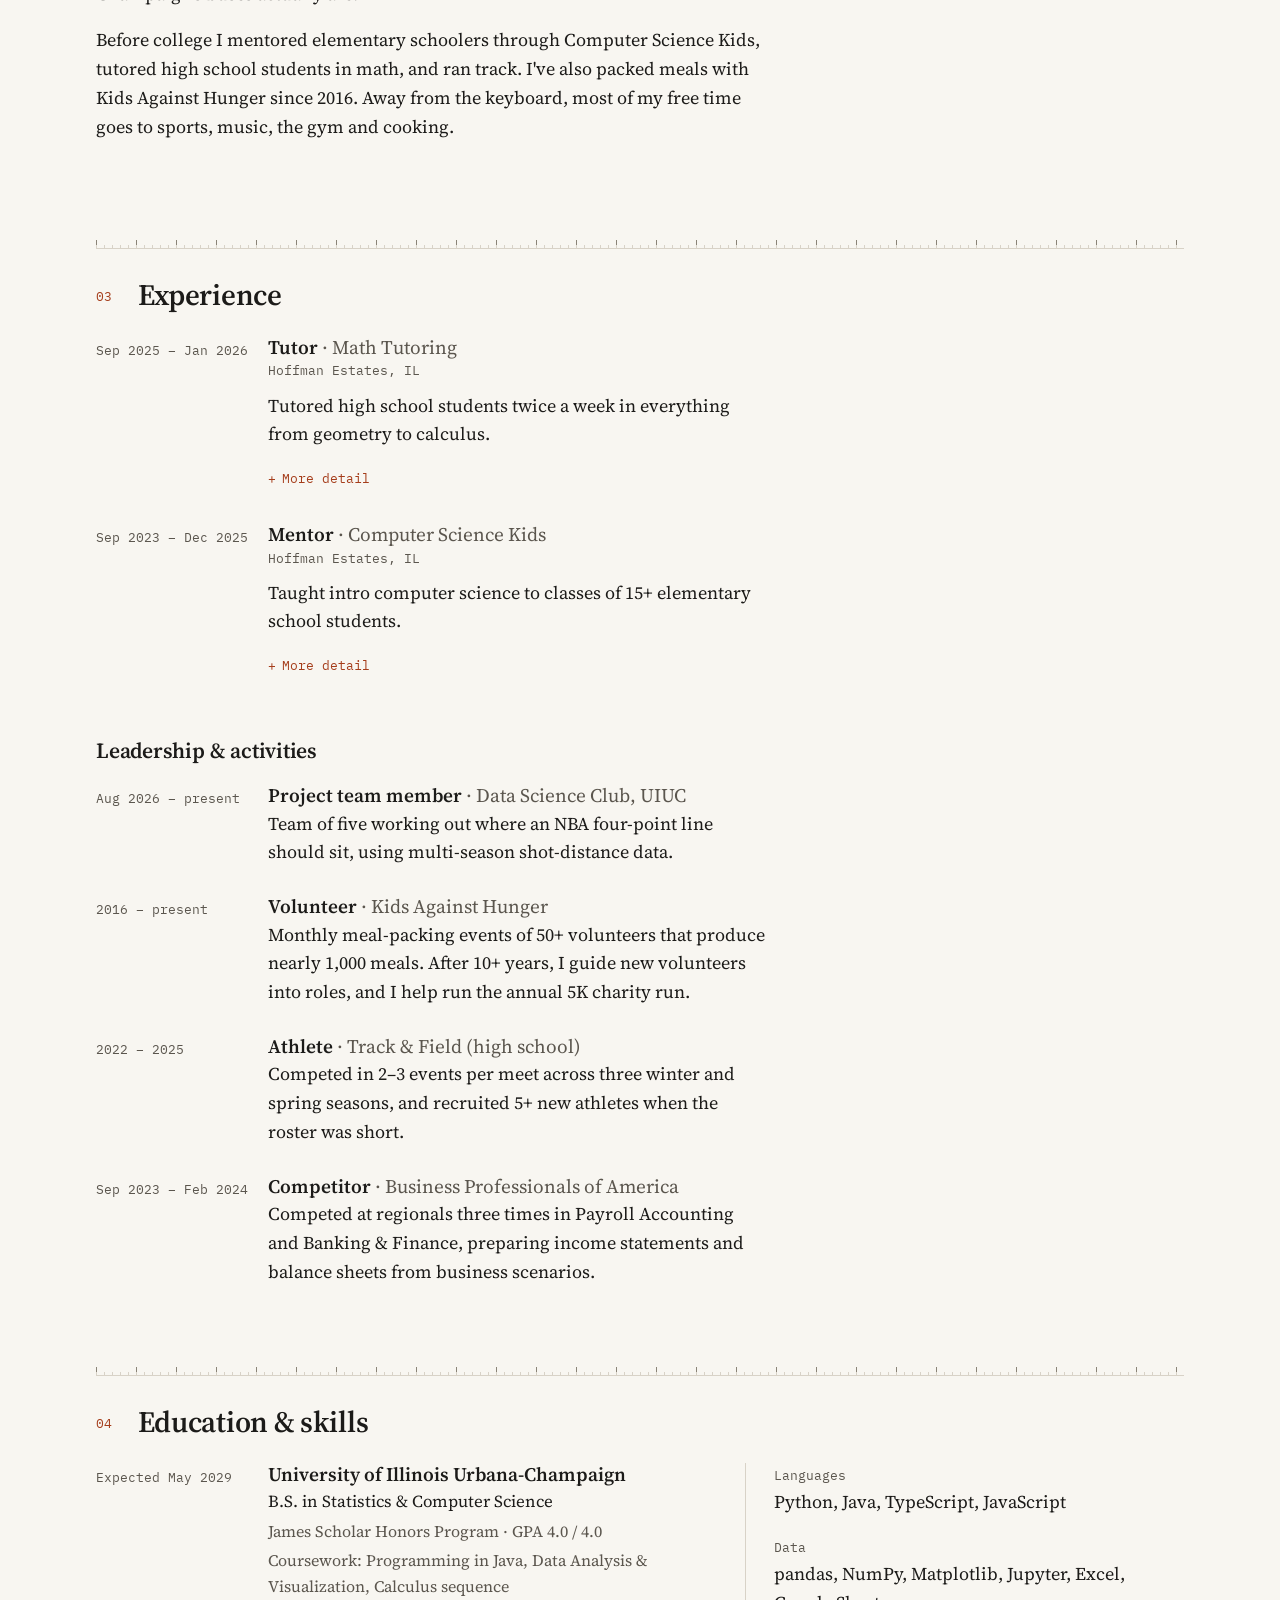
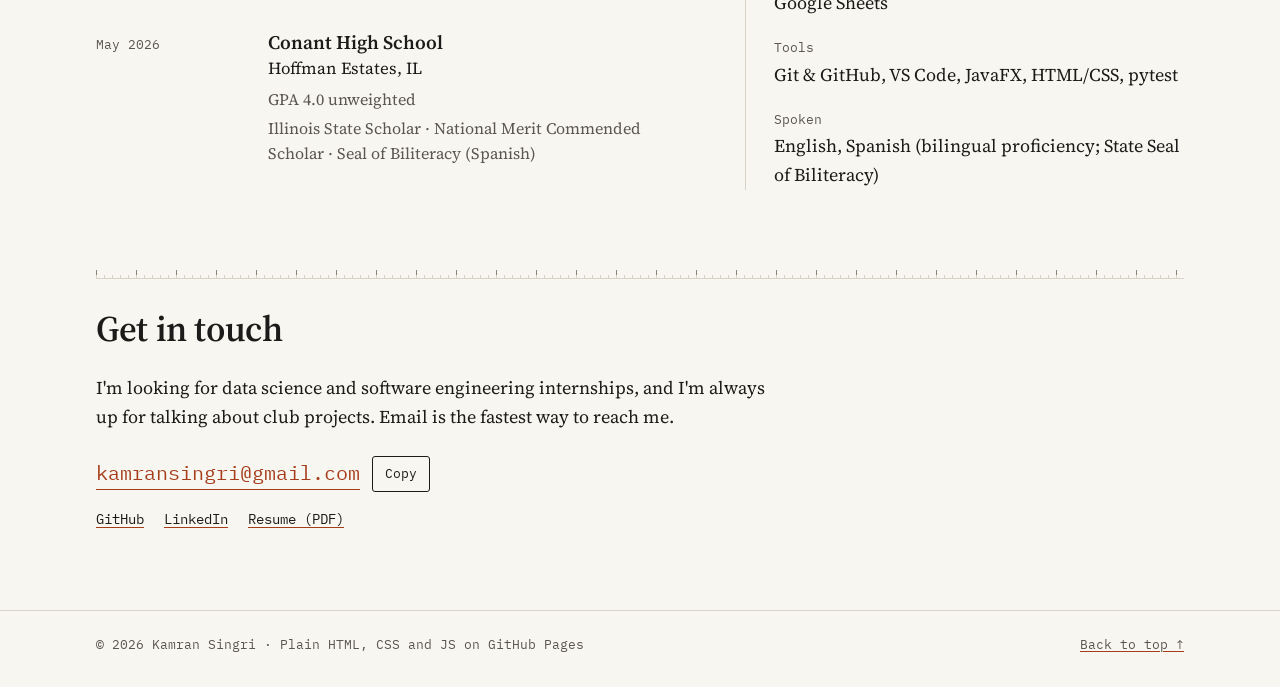
==== commit 4c584d3d: "Polish: one layout for dated entries, Data/Tools skills, chart key hint - Experience uses the same d" ====
--- a/index.html
+++ b/index.html
@@ -52,7 +52,7 @@
   <section class="section" id="projects" aria-labelledby="projects-title">
     <div class="wrap">
       <h2 id="projects-title"><span class="sec-num mono">01</span>Featured projects</h2>
-      <div class="projects" data-render="featured"><!--r:featured--><article class="project" aria-labelledby="pj-nba-four-point-line"><div class="project-text"><p class="idx mono">UIUC Data Science Club · team of 5 · Aug 2026 – present</p><h3 id="pj-nba-four-point-line"><a href="projects/nba-four-point-line.html" tabindex="-1">NBA Four-Point Line</a> <span class="status mono">In progress</span></h3><p>A Data Science Club team of five using multi-season NBA shooting data to find where a four-point line should sit, and how it would change player performance and style of play.</p><ul class="tags" aria-label="Tech"><li class="mono">Python</li><li class="mono">pandas</li></ul><ul class="project-links"><li><a href="projects/nba-four-point-line.html">Read the write-up <span aria-hidden="true">→</span></a></li><li><a href="https://github.com/UIUC-DSC/team-Starting-Five-Minus-One" rel="noopener">Team repo <span aria-hidden="true">↗</span></a></li></ul></div><div class="project-visual"><figure class="visual visual-chart"><p class="chart-takeaway">From 24 to 30 feet, three-point accuracy falls from 39.7% to 31.0%.</p><div class="chart-wrap" data-chart><svg class="chart" viewBox="0 0 640 290" role="img" aria-labelledby="nba-chart-title"><title id="nba-chart-title">3-point percentage by shot distance, 22 to 33 feet</title><line class="grid" x1="44" x2="626" y1="246.0" y2="246.0"/><line class="grid" x1="44" x2="626" y1="190.0" y2="190.0"/><line class="grid" x1="44" x2="626" y1="134.0" y2="134.0"/><line class="grid" x1="44" x2="626" y1="78.0" y2="78.0"/><line class="grid" x1="44" x2="626" y1="22.0" y2="22.0"/><text class="tick" x="36" y="250.0" text-anchor="end">25%</text><text class="tick" x="36" y="194.0" text-anchor="end">30%</text><text class="tick" x="36" y="138.0" text-anchor="end">35%</text><text class="tick" x="36" y="82.0" text-anchor="end">40%</text><text class="tick" x="36" y="26.0" text-anchor="end">45%</text><text class="tick" x="68.3" y="264" text-anchor="middle">22</text><text class="tick" x="116.8" y="264" text-anchor="middle">23</text><text class="tick" x="165.3" y="264" text-anchor="middle">24</text><text class="tick" x="213.8" y="264" text-anchor="middle">25</text><text class="tick" x="262.3" y="264" text-anchor="middle">26</text><text class="tick" x="310.8" y="264" text-anchor="middle">27</text><text class="tick" x="359.3" y="264" text-anchor="middle">28</text><text class="tick" x="407.8" y="264" text-anchor="middle">29</text><text class="tick" x="456.3" y="264" text-anchor="middle">30</text><text class="tick" x="504.8" y="264" text-anchor="middle">31</text><text class="tick" x="553.3" y="264" text-anchor="middle">32</text><text class="tick" x="601.8" y="264" text-anchor="middle">33</text><line class="ref" x1="153.1" x2="153.1" y1="22" y2="246"/><text class="ref-label" x="159.1" y="238">current arc, 23′9″</text><text class="axis-label" x="4" y="12">3-point %</text><line class="err" x1="68.3" x2="68.3" y1="41.5" y2="67.3"/><line class="err" x1="116.8" x2="116.8" y1="42.0" y2="60.8"/><line class="err" x1="165.3" x2="165.3" y1="72.8" y2="89.6"/><line class="err" x1="213.8" x2="213.8" y1="88.5" y2="99.9"/><line class="err" x1="262.3" x2="262.3" y1="98.0" y2="110.7"/><line class="err" x1="310.8" x2="310.8" y1="107.6" y2="125.4"/><line class="err" x1="359.3" x2="359.3" y1="111.0" y2="137.0"/><line class="err" x1="407.8" x2="407.8" y1="134.8" y2="169.9"/><line class="err" x1="456.3" x2="456.3" y1="155.5" y2="202.4"/><line class="err" x1="504.8" x2="504.8" y1="174.7" y2="238.0"/><line class="err" x1="553.3" x2="553.3" y1="107.8" y2="196.2"/><line class="err" x1="601.8" x2="601.8" y1="120.2" y2="235.8"/><path class="line" d="M68.3,54.4L116.8,51.4L165.3,81.2L213.8,94.2L262.3,104.3L310.8,116.5L359.3,124.0L407.8,152.3L456.3,178.9L504.8,206.3L553.3,152.0L601.8,178.0"/><g role="list"><g class="pt" tabindex="0" role="listitem" aria-label="22 ft: 42.1% ± 1.1 (2,990 of 7,101)" data-tip="22 ft: 42.1% ± 1.1 (2,990 of 7,101)"><circle class="hit" cx="68.3" cy="54.4" r="14"/><circle class="dot" cx="68.3" cy="54.4" r="4.5"/><title>22 ft: 42.1% ± 1.1 (2,990 of 7,101)</title></g><g class="pt" tabindex="-1" role="listitem" aria-label="23 ft: 42.4% ± 0.8 (5,639 of 13,307)" data-tip="23 ft: 42.4% ± 0.8 (5,639 of 13,307)"><circle class="hit" cx="116.8" cy="51.4" r="14"/><circle class="dot" cx="116.8" cy="51.4" r="4.5"/><title>23 ft: 42.4% ± 0.8 (5,639 of 13,307)</title></g><g class="pt" tabindex="-1" role="listitem" aria-label="24 ft: 39.7% ± 0.8 (6,425 of 16,178)" data-tip="24 ft: 39.7% ± 0.8 (6,425 of 16,178)"><circle class="hit" cx="165.3" cy="81.2" r="14"/><circle class="dot" cx="165.3" cy="81.2" r="4.5"/><title>24 ft: 39.7% ± 0.8 (6,425 of 16,178)</title></g><g class="pt" tabindex="-1" role="listitem" aria-label="25 ft: 38.6% ± 0.5 (13,544 of 35,132)" data-tip="25 ft: 38.6% ± 0.5 (13,544 of 35,132)"><circle class="hit" cx="213.8" cy="94.2" r="14"/><circle class="dot" cx="213.8" cy="94.2" r="4.5"/><title>25 ft: 38.6% ± 0.5 (13,544 of 35,132)</title></g><g class="pt" tabindex="-1" role="listitem" aria-label="26 ft: 37.7% ± 0.6 (10,611 of 28,183)" data-tip="26 ft: 37.7% ± 0.6 (10,611 of 28,183)"><circle class="hit" cx="262.3" cy="104.3" r="14"/><circle class="dot" cx="262.3" cy="104.3" r="4.5"/><title>26 ft: 37.7% ± 0.6 (10,611 of 28,183)</title></g><g class="pt" tabindex="-1" role="listitem" aria-label="27 ft: 36.6% ± 0.8 (5,160 of 14,114)" data-tip="27 ft: 36.6% ± 0.8 (5,160 of 14,114)"><circle class="hit" cx="310.8" cy="116.5" r="14"/><circle class="dot" cx="310.8" cy="116.5" r="4.5"/><title>27 ft: 36.6% ± 0.8 (5,160 of 14,114)</title></g><g class="pt" tabindex="-1" role="listitem" aria-label="28 ft: 35.9% ± 1.2 (2,362 of 6,581)" data-tip="28 ft: 35.9% ± 1.2 (2,362 of 6,581)"><circle class="hit" cx="359.3" cy="124.0" r="14"/><circle class="dot" cx="359.3" cy="124.0" r="4.5"/><title>28 ft: 35.9% ± 1.2 (2,362 of 6,581)</title></g><g class="pt" tabindex="-1" role="listitem" aria-label="29 ft: 33.4% ± 1.6 (1,157 of 3,468)" data-tip="29 ft: 33.4% ± 1.6 (1,157 of 3,468)"><circle class="hit" cx="407.8" cy="152.3" r="14"/><circle class="dot" cx="407.8" cy="152.3" r="4.5"/><title>29 ft: 33.4% ± 1.6 (1,157 of 3,468)</title></g><g class="pt" tabindex="-1" role="listitem" aria-label="30 ft: 31.0% ± 2.1 (581 of 1,875)" data-tip="30 ft: 31.0% ± 2.1 (581 of 1,875)"><circle class="hit" cx="456.3" cy="178.9" r="14"/><circle class="dot" cx="456.3" cy="178.9" r="4.5"/><title>30 ft: 31.0% ± 2.1 (581 of 1,875)</title></g><g class="pt" tabindex="-1" role="listitem" aria-label="31 ft: 28.5% ± 2.8 (280 of 981)" data-tip="31 ft: 28.5% ± 2.8 (280 of 981)"><circle class="hit" cx="504.8" cy="206.3" r="14"/><circle class="dot" cx="504.8" cy="206.3" r="4.5"/><title>31 ft: 28.5% ± 2.8 (280 of 981)</title></g><g class="pt" tabindex="-1" role="listitem" aria-label="32 ft: 33.4% ± 3.9 (183 of 548)" data-tip="32 ft: 33.4% ± 3.9 (183 of 548)"><circle class="hit" cx="553.3" cy="152.0" r="14"/><circle class="dot" cx="553.3" cy="152.0" r="4.5"/><title>32 ft: 33.4% ± 3.9 (183 of 548)</title></g><g class="pt" tabindex="-1" role="listitem" aria-label="33 ft: 31.1% ± 5.2 (96 of 309)" data-tip="33 ft: 31.1% ± 5.2 (96 of 309)"><circle class="hit" cx="601.8" cy="178.0" r="14"/><circle class="dot" cx="601.8" cy="178.0" r="4.5"/><title>33 ft: 31.1% ± 5.2 (96 of 309)</title></g></g><text class="direct" x="172.3" y="72.2">39.7%</text><text class="direct" x="449.3" y="195.9" text-anchor="end">31.0%</text><text class="axis-label" x="335" y="284" text-anchor="middle">Shot distance (ft)</text></svg><div class="tip" role="status" aria-live="polite" hidden></div></div><figcaption>Each season's 50 players with the most made threes, 2021-22 to 2025-26. Bars are 95% confidence intervals; they widen where there are fewer shots. The 22 ft point is mostly corner threes. I computed this from the team's dataset; it isn't a team result.</figcaption><details class="data-table"><summary>Show the numbers</summary><div class="table-wrap"><table><thead><tr><th scope="col">Distance</th><th scope="col">Made</th><th scope="col">Attempted</th><th scope="col">3-point %</th><th scope="col">95% CI</th></tr></thead><tbody><tr><td>22 ft</td><td>2,990</td><td>7,101</td><td>42.1%</td><td>± 1.1</td></tr><tr><td>23 ft</td><td>5,639</td><td>13,307</td><td>42.4%</td><td>± 0.8</td></tr><tr><td>24 ft</td><td>6,425</td><td>16,178</td><td>39.7%</td><td>± 0.8</td></tr><tr><td>25 ft</td><td>13,544</td><td>35,132</td><td>38.6%</td><td>± 0.5</td></tr><tr><td>26 ft</td><td>10,611</td><td>28,183</td><td>37.7%</td><td>± 0.6</td></tr><tr><td>27 ft</td><td>5,160</td><td>14,114</td><td>36.6%</td><td>± 0.8</td></tr><tr><td>28 ft</td><td>2,362</td><td>6,581</td><td>35.9%</td><td>± 1.2</td></tr><tr><td>29 ft</td><td>1,157</td><td>3,468</td><td>33.4%</td><td>± 1.6</td></tr><tr><td>30 ft</td><td>581</td><td>1,875</td><td>31.0%</td><td>± 2.1</td></tr><tr><td>31 ft</td><td>280</td><td>981</td><td>28.5%</td><td>± 2.8</td></tr><tr><td>32 ft</td><td>183</td><td>548</td><td>33.4%</td><td>± 3.9</td></tr><tr><td>33 ft</td><td>96</td><td>309</td><td>31.1%</td><td>± 5.2</td></tr></tbody></table></div></details></figure></div></article><article class="project" aria-labelledby="pj-alien-shooter"><div class="project-text"><p class="idx mono">Playable in the browser</p><h3 id="pj-alien-shooter"><a href="projects/alien-shooter.html" tabindex="-1">Alien Shooter</a></h3><p>A top-down space shooter that runs in the browser: four waves, a boss with an 8-way fireball attack, and timed power-ups.</p><ul class="tags" aria-label="Tech"><li class="mono">JavaScript</li><li class="mono">HTML5 Canvas</li><li class="mono">jQuery</li></ul><ul class="project-links"><li><a href="projects/alien-shooter.html">Read the write-up <span aria-hidden="true">→</span></a></li><li><a href="demos/alien-shooter/index.html">Play it <span aria-hidden="true">→</span></a></li></ul></div><div class="project-visual"><figure class="visual visual-image"><img src="assets/img/alien-shooter.webp" srcset="assets/img/alien-shooter-640.webp 640w, assets/img/alien-shooter.webp 1200w" sizes="(min-width: 880px) 34rem, 100vw" alt="Alien Shooter gameplay: the astronaut on a starfield with aliens closing in" width="1200" height="640" loading="lazy" decoding="async"><figcaption>Screenshot from the playable build.</figcaption></figure></div></article><article class="project" aria-labelledby="pj-space-tower-defense"><div class="project-text"><h3 id="pj-space-tower-defense"><a href="projects/space-tower-defense.html" tabindex="-1">Space Tower Defense</a></h3><p>A lane-based tower defense game in Java. Robot defenders hold off waves of alien invaders.</p><ul class="tags" aria-label="Tech"><li class="mono">Java</li><li class="mono">JavaFX</li><li class="mono">Object-oriented design</li></ul><ul class="project-links"><li><a href="projects/space-tower-defense.html">Read the write-up <span aria-hidden="true">→</span></a></li></ul></div><div class="project-visual"><figure class="visual visual-diagram"><div class="diagram"><div class="dg"><p class="dg-label mono">Enemy classes</p><ul><li>Basic Alien</li><li>Dashing Alien</li><li>Stealer Alien</li></ul></div><div class="dg"><p class="dg-label mono">Defender classes</p><ul><li>Robot Shooter</li><li>Robot Shield</li><li>Robot Mine</li></ul></div><div class="dg"><p class="dg-label mono">Game systems</p><ul><li>Wave timer (30 s)</li><li>Energy economy</li><li>Power-ups</li><li>JavaFX game loop</li></ul></div></div><figcaption>How the game is organized: two class hierarchies plus the systems that drive them.</figcaption></figure></div></article><article class="project no-visual" aria-labelledby="pj-simmer"><div class="project-text"><p class="idx mono">Personal project · Aug 2026 – present</p><h3 id="pj-simmer">Simmer <span class="status mono">In progress</span></h3><p>A recipe and nutrition web app with close to 1,000 recipes. Search and filter by diet, cuisine, allergens and nutrition, or let the pantry feature suggest recipes from what you already have.</p><p class="muted">I chose a nutrition data source with enough coverage for the ingredients in diverse recipes, then wrote the matching behind per-serving nutrition, recipe scaling and daily nutrient tracking. I plan the roadmap from feedback from 5 classmates, and I use Claude to speed up development while keeping the code organized and tested.</p><ul class="tags" aria-label="Tech"><li class="mono">TypeScript</li></ul></div></article><!--/r:featured--></div>
+      <div class="projects" data-render="featured"><!--r:featured--><article class="project" aria-labelledby="pj-nba-four-point-line"><div class="project-text"><p class="idx mono">UIUC Data Science Club · team of 5 · Aug 2026 – present</p><h3 id="pj-nba-four-point-line"><a href="projects/nba-four-point-line.html" tabindex="-1">NBA Four-Point Line</a> <span class="status mono">In progress</span></h3><p>A Data Science Club team of five using multi-season NBA shooting data to find where a four-point line should sit, and how it would change player performance and style of play.</p><ul class="tags" aria-label="Tech"><li class="mono">Python</li><li class="mono">pandas</li></ul><ul class="project-links"><li><a href="projects/nba-four-point-line.html">Read the write-up <span aria-hidden="true">→</span></a></li><li><a href="https://github.com/UIUC-DSC/team-Starting-Five-Minus-One" rel="noopener">Team repo <span aria-hidden="true">↗</span></a></li></ul></div><div class="project-visual"><figure class="visual visual-chart"><p class="chart-takeaway">From 24 to 30 feet, three-point accuracy falls from 39.7% to 31.0%.</p><div class="chart-wrap" data-chart><svg class="chart" viewBox="0 0 640 290" role="img" aria-labelledby="nba-chart-title"><title id="nba-chart-title">3-point percentage by shot distance, 22 to 33 feet</title><line class="grid" x1="44" x2="626" y1="246.0" y2="246.0"/><line class="grid" x1="44" x2="626" y1="190.0" y2="190.0"/><line class="grid" x1="44" x2="626" y1="134.0" y2="134.0"/><line class="grid" x1="44" x2="626" y1="78.0" y2="78.0"/><line class="grid" x1="44" x2="626" y1="22.0" y2="22.0"/><text class="tick" x="36" y="250.0" text-anchor="end">25%</text><text class="tick" x="36" y="194.0" text-anchor="end">30%</text><text class="tick" x="36" y="138.0" text-anchor="end">35%</text><text class="tick" x="36" y="82.0" text-anchor="end">40%</text><text class="tick" x="36" y="26.0" text-anchor="end">45%</text><text class="tick" x="68.3" y="264" text-anchor="middle">22</text><text class="tick" x="116.8" y="264" text-anchor="middle">23</text><text class="tick" x="165.3" y="264" text-anchor="middle">24</text><text class="tick" x="213.8" y="264" text-anchor="middle">25</text><text class="tick" x="262.3" y="264" text-anchor="middle">26</text><text class="tick" x="310.8" y="264" text-anchor="middle">27</text><text class="tick" x="359.3" y="264" text-anchor="middle">28</text><text class="tick" x="407.8" y="264" text-anchor="middle">29</text><text class="tick" x="456.3" y="264" text-anchor="middle">30</text><text class="tick" x="504.8" y="264" text-anchor="middle">31</text><text class="tick" x="553.3" y="264" text-anchor="middle">32</text><text class="tick" x="601.8" y="264" text-anchor="middle">33</text><line class="ref" x1="153.1" x2="153.1" y1="22" y2="246"/><text class="ref-label" x="159.1" y="238">current arc, 23′9″</text><text class="axis-label" x="4" y="12">3-point %</text><line class="err" x1="68.3" x2="68.3" y1="41.5" y2="67.3"/><line class="err" x1="116.8" x2="116.8" y1="42.0" y2="60.8"/><line class="err" x1="165.3" x2="165.3" y1="72.8" y2="89.6"/><line class="err" x1="213.8" x2="213.8" y1="88.5" y2="99.9"/><line class="err" x1="262.3" x2="262.3" y1="98.0" y2="110.7"/><line class="err" x1="310.8" x2="310.8" y1="107.6" y2="125.4"/><line class="err" x1="359.3" x2="359.3" y1="111.0" y2="137.0"/><line class="err" x1="407.8" x2="407.8" y1="134.8" y2="169.9"/><line class="err" x1="456.3" x2="456.3" y1="155.5" y2="202.4"/><line class="err" x1="504.8" x2="504.8" y1="174.7" y2="238.0"/><line class="err" x1="553.3" x2="553.3" y1="107.8" y2="196.2"/><line class="err" x1="601.8" x2="601.8" y1="120.2" y2="235.8"/><path class="line" d="M68.3,54.4L116.8,51.4L165.3,81.2L213.8,94.2L262.3,104.3L310.8,116.5L359.3,124.0L407.8,152.3L456.3,178.9L504.8,206.3L553.3,152.0L601.8,178.0"/><g role="list"><g class="pt" tabindex="0" role="listitem" aria-label="22 ft: 42.1% ± 1.1 (2,990 of 7,101)" data-tip="22 ft: 42.1% ± 1.1 (2,990 of 7,101)"><circle class="hit" cx="68.3" cy="54.4" r="14"/><circle class="dot" cx="68.3" cy="54.4" r="4.5"/><title>22 ft: 42.1% ± 1.1 (2,990 of 7,101)</title></g><g class="pt" tabindex="-1" role="listitem" aria-label="23 ft: 42.4% ± 0.8 (5,639 of 13,307)" data-tip="23 ft: 42.4% ± 0.8 (5,639 of 13,307)"><circle class="hit" cx="116.8" cy="51.4" r="14"/><circle class="dot" cx="116.8" cy="51.4" r="4.5"/><title>23 ft: 42.4% ± 0.8 (5,639 of 13,307)</title></g><g class="pt" tabindex="-1" role="listitem" aria-label="24 ft: 39.7% ± 0.8 (6,425 of 16,178)" data-tip="24 ft: 39.7% ± 0.8 (6,425 of 16,178)"><circle class="hit" cx="165.3" cy="81.2" r="14"/><circle class="dot" cx="165.3" cy="81.2" r="4.5"/><title>24 ft: 39.7% ± 0.8 (6,425 of 16,178)</title></g><g class="pt" tabindex="-1" role="listitem" aria-label="25 ft: 38.6% ± 0.5 (13,544 of 35,132)" data-tip="25 ft: 38.6% ± 0.5 (13,544 of 35,132)"><circle class="hit" cx="213.8" cy="94.2" r="14"/><circle class="dot" cx="213.8" cy="94.2" r="4.5"/><title>25 ft: 38.6% ± 0.5 (13,544 of 35,132)</title></g><g class="pt" tabindex="-1" role="listitem" aria-label="26 ft: 37.7% ± 0.6 (10,611 of 28,183)" data-tip="26 ft: 37.7% ± 0.6 (10,611 of 28,183)"><circle class="hit" cx="262.3" cy="104.3" r="14"/><circle class="dot" cx="262.3" cy="104.3" r="4.5"/><title>26 ft: 37.7% ± 0.6 (10,611 of 28,183)</title></g><g class="pt" tabindex="-1" role="listitem" aria-label="27 ft: 36.6% ± 0.8 (5,160 of 14,114)" data-tip="27 ft: 36.6% ± 0.8 (5,160 of 14,114)"><circle class="hit" cx="310.8" cy="116.5" r="14"/><circle class="dot" cx="310.8" cy="116.5" r="4.5"/><title>27 ft: 36.6% ± 0.8 (5,160 of 14,114)</title></g><g class="pt" tabindex="-1" role="listitem" aria-label="28 ft: 35.9% ± 1.2 (2,362 of 6,581)" data-tip="28 ft: 35.9% ± 1.2 (2,362 of 6,581)"><circle class="hit" cx="359.3" cy="124.0" r="14"/><circle class="dot" cx="359.3" cy="124.0" r="4.5"/><title>28 ft: 35.9% ± 1.2 (2,362 of 6,581)</title></g><g class="pt" tabindex="-1" role="listitem" aria-label="29 ft: 33.4% ± 1.6 (1,157 of 3,468)" data-tip="29 ft: 33.4% ± 1.6 (1,157 of 3,468)"><circle class="hit" cx="407.8" cy="152.3" r="14"/><circle class="dot" cx="407.8" cy="152.3" r="4.5"/><title>29 ft: 33.4% ± 1.6 (1,157 of 3,468)</title></g><g class="pt" tabindex="-1" role="listitem" aria-label="30 ft: 31.0% ± 2.1 (581 of 1,875)" data-tip="30 ft: 31.0% ± 2.1 (581 of 1,875)"><circle class="hit" cx="456.3" cy="178.9" r="14"/><circle class="dot" cx="456.3" cy="178.9" r="4.5"/><title>30 ft: 31.0% ± 2.1 (581 of 1,875)</title></g><g class="pt" tabindex="-1" role="listitem" aria-label="31 ft: 28.5% ± 2.8 (280 of 981)" data-tip="31 ft: 28.5% ± 2.8 (280 of 981)"><circle class="hit" cx="504.8" cy="206.3" r="14"/><circle class="dot" cx="504.8" cy="206.3" r="4.5"/><title>31 ft: 28.5% ± 2.8 (280 of 981)</title></g><g class="pt" tabindex="-1" role="listitem" aria-label="32 ft: 33.4% ± 3.9 (183 of 548)" data-tip="32 ft: 33.4% ± 3.9 (183 of 548)"><circle class="hit" cx="553.3" cy="152.0" r="14"/><circle class="dot" cx="553.3" cy="152.0" r="4.5"/><title>32 ft: 33.4% ± 3.9 (183 of 548)</title></g><g class="pt" tabindex="-1" role="listitem" aria-label="33 ft: 31.1% ± 5.2 (96 of 309)" data-tip="33 ft: 31.1% ± 5.2 (96 of 309)"><circle class="hit" cx="601.8" cy="178.0" r="14"/><circle class="dot" cx="601.8" cy="178.0" r="4.5"/><title>33 ft: 31.1% ± 5.2 (96 of 309)</title></g></g><text class="direct" x="172.3" y="72.2">39.7%</text><text class="direct" x="449.3" y="195.9" text-anchor="end">31.0%</text><text class="axis-label" x="335" y="284" text-anchor="middle">Shot distance (ft)</text></svg><div class="tip" role="status" aria-live="polite" hidden></div></div><p class="chart-hint mono">← and → move between points. Esc hides the label.</p><figcaption>Each season's 50 players with the most made threes, 2021-22 to 2025-26. Bars are 95% confidence intervals; they widen where there are fewer shots. The 22 ft point is mostly corner threes. I computed this from the team's dataset; it isn't a team result.</figcaption><details class="data-table"><summary>Show the numbers</summary><div class="table-wrap"><table><thead><tr><th scope="col">Distance</th><th scope="col">Made</th><th scope="col">Attempted</th><th scope="col">3-point %</th><th scope="col">95% CI</th></tr></thead><tbody><tr><td>22 ft</td><td>2,990</td><td>7,101</td><td>42.1%</td><td>± 1.1</td></tr><tr><td>23 ft</td><td>5,639</td><td>13,307</td><td>42.4%</td><td>± 0.8</td></tr><tr><td>24 ft</td><td>6,425</td><td>16,178</td><td>39.7%</td><td>± 0.8</td></tr><tr><td>25 ft</td><td>13,544</td><td>35,132</td><td>38.6%</td><td>± 0.5</td></tr><tr><td>26 ft</td><td>10,611</td><td>28,183</td><td>37.7%</td><td>± 0.6</td></tr><tr><td>27 ft</td><td>5,160</td><td>14,114</td><td>36.6%</td><td>± 0.8</td></tr><tr><td>28 ft</td><td>2,362</td><td>6,581</td><td>35.9%</td><td>± 1.2</td></tr><tr><td>29 ft</td><td>1,157</td><td>3,468</td><td>33.4%</td><td>± 1.6</td></tr><tr><td>30 ft</td><td>581</td><td>1,875</td><td>31.0%</td><td>± 2.1</td></tr><tr><td>31 ft</td><td>280</td><td>981</td><td>28.5%</td><td>± 2.8</td></tr><tr><td>32 ft</td><td>183</td><td>548</td><td>33.4%</td><td>± 3.9</td></tr><tr><td>33 ft</td><td>96</td><td>309</td><td>31.1%</td><td>± 5.2</td></tr></tbody></table></div></details></figure></div></article><article class="project" aria-labelledby="pj-alien-shooter"><div class="project-text"><p class="idx mono">Playable in the browser</p><h3 id="pj-alien-shooter"><a href="projects/alien-shooter.html" tabindex="-1">Alien Shooter</a></h3><p>A top-down space shooter that runs in the browser: four waves, a boss with an 8-way fireball attack, and timed power-ups.</p><ul class="tags" aria-label="Tech"><li class="mono">JavaScript</li><li class="mono">HTML5 Canvas</li><li class="mono">jQuery</li></ul><ul class="project-links"><li><a href="projects/alien-shooter.html">Read the write-up <span aria-hidden="true">→</span></a></li><li><a href="demos/alien-shooter/index.html">Play it <span aria-hidden="true">→</span></a></li></ul></div><div class="project-visual"><figure class="visual visual-image"><img src="assets/img/alien-shooter.webp" srcset="assets/img/alien-shooter-640.webp 640w, assets/img/alien-shooter.webp 1200w" sizes="(min-width: 880px) 34rem, 100vw" alt="Alien Shooter gameplay: the astronaut on a starfield with aliens closing in" width="1200" height="640" loading="lazy" decoding="async"><figcaption>Screenshot from the playable build.</figcaption></figure></div></article><article class="project" aria-labelledby="pj-space-tower-defense"><div class="project-text"><h3 id="pj-space-tower-defense"><a href="projects/space-tower-defense.html" tabindex="-1">Space Tower Defense</a></h3><p>A lane-based tower defense game in Java. Robot defenders hold off waves of alien invaders.</p><ul class="tags" aria-label="Tech"><li class="mono">Java</li><li class="mono">JavaFX</li><li class="mono">Object-oriented design</li></ul><ul class="project-links"><li><a href="projects/space-tower-defense.html">Read the write-up <span aria-hidden="true">→</span></a></li></ul></div><div class="project-visual"><figure class="visual visual-diagram"><div class="diagram"><div class="dg"><p class="dg-label mono">Enemy classes</p><ul><li>Basic Alien</li><li>Dashing Alien</li><li>Stealer Alien</li></ul></div><div class="dg"><p class="dg-label mono">Defender classes</p><ul><li>Robot Shooter</li><li>Robot Shield</li><li>Robot Mine</li></ul></div><div class="dg"><p class="dg-label mono">Game systems</p><ul><li>Wave timer (30 s)</li><li>Energy economy</li><li>Power-ups</li><li>JavaFX game loop</li></ul></div></div><figcaption>How the game is organized: two class hierarchies plus the systems that drive them.</figcaption></figure></div></article><article class="project no-visual" aria-labelledby="pj-simmer"><div class="project-text"><p class="idx mono">Personal project · Aug 2026 – present</p><h3 id="pj-simmer">Simmer <span class="status mono">In progress</span></h3><p>A recipe and nutrition web app with close to 1,000 recipes. Search and filter by diet, cuisine, allergens and nutrition, or let the pantry feature suggest recipes from what you already have.</p><p class="muted">I chose a nutrition data source with enough coverage for the ingredients in diverse recipes, then wrote the matching behind per-serving nutrition, recipe scaling and daily nutrient tracking. I plan the roadmap from feedback from 5 classmates, and I use Claude to speed up development while keeping the code organized and tested.</p><ul class="tags" aria-label="Tech"><li class="mono">TypeScript</li></ul></div></article><!--/r:featured--></div>
       <h3 class="h-sub" id="other-title">Other projects</h3>
       <div data-render="others"><!--r:others--><ul class="others"><li class="other"><h4>Connect 4: Custom Variant</h4><p>Connect 4 with a shop and special pieces: bombs, line-clearers, and an infection piece that spreads across the board.</p><ul class="tags" aria-label="Tech"><li class="mono">Java</li><li class="mono">JavaFX</li><li class="mono">Algorithms</li></ul><ul class="project-links"><li><a href="projects/connect-4-variant.html">Read the write-up <span aria-hidden="true">→</span></a></li></ul></li><li class="other"><h4>Civ Tycoon</h4><p>City-builder simulation where workers walk between homes, factories and resources while earthquakes and alien invasions hit.</p><p class="muted">Building and Person class hierarchies, a nearest-resource search that expands outward square by square, and repair crews sent to broken buildings.</p><ul class="tags" aria-label="Tech"><li class="mono">Java</li><li class="mono">JavaFX</li></ul></li><li class="other"><h4>Sports Team Sim</h4><p>Console basketball manager: build a team, play seven opponents, and upgrade players with your winnings.</p><p class="muted">Seven-stat player model rolled into a team rating, a stat store, opponents that improve over time, random events, and PrettyTable output.</p><ul class="tags" aria-label="Tech"><li class="mono">Python</li><li class="mono">PrettyTable</li></ul></li></ul><!--/r:others--></div>
     </div>
@@ -77,7 +77,7 @@
   <section class="section" id="education" aria-labelledby="education-title">
     <div class="wrap">
       <h2 id="education-title"><span class="sec-num mono">04</span>Education &amp; skills</h2>
-      <div class="edu-band" data-render="education"><!--r:education--><ul class="edu"><li><p class="tl-when mono">Expected May 2029</p><div><h3>University of Illinois Urbana-Champaign</h3><p class="meta">B.S. in Statistics &amp; Computer Science</p><p class="muted">James Scholar Honors Program · GPA 4.0 / 4.0</p><p class="muted">Coursework: Programming in Java, Data Analysis &amp; Visualization, Calculus sequence</p></div></li><li><p class="tl-when mono">May 2026</p><div><h3>Conant High School</h3><p class="meta">Hoffman Estates, IL</p><p class="muted">GPA 4.0 unweighted</p><p class="muted">Illinois State Scholar · National Merit Commended Scholar · Seal of Biliteracy (Spanish)</p></div></li></ul><dl class="skills"><div><dt class="mono">Languages</dt><dd>Python, Java, TypeScript, JavaScript</dd></div><div><dt class="mono">Data &amp; tools</dt><dd>pandas, NumPy, Matplotlib, Jupyter, JavaFX, HTML/CSS, Git &amp; GitHub, VS Code, pytest, Excel, Google Sheets</dd></div><div><dt class="mono">Spoken</dt><dd>English, Spanish (bilingual proficiency; State Seal of Biliteracy)</dd></div></dl><!--/r:education--></div>
+      <div class="edu-band" data-render="education"><!--r:education--><ul class="edu"><li><p class="tl-when mono">Expected May 2029</p><div><h3>University of Illinois Urbana-Champaign</h3><p class="meta">B.S. in Statistics &amp; Computer Science</p><p class="muted">James Scholar Honors Program · GPA 4.0 / 4.0</p><p class="muted">Coursework: Programming in Java, Data Analysis &amp; Visualization, Calculus sequence</p></div></li><li><p class="tl-when mono">May 2026</p><div><h3>Conant High School</h3><p class="meta">Hoffman Estates, IL</p><p class="muted">GPA 4.0 unweighted</p><p class="muted">Illinois State Scholar · National Merit Commended Scholar · Seal of Biliteracy (Spanish)</p></div></li></ul><dl class="skills"><div><dt class="mono">Languages</dt><dd>Python, Java, TypeScript, JavaScript</dd></div><div><dt class="mono">Data</dt><dd>pandas, NumPy, Matplotlib, Jupyter, Excel, Google Sheets</dd></div><div><dt class="mono">Tools</dt><dd>Git &amp; GitHub, VS Code, JavaFX, HTML/CSS, pytest</dd></div><div><dt class="mono">Spoken</dt><dd>English, Spanish (bilingual proficiency; State Seal of Biliteracy)</dd></div></dl><!--/r:education--></div>
     </div>
   </section>
 
--- a/css/style.css
+++ b/css/style.css
@@ -215,10 +215,7 @@
 .prose p { max-width: var(--measure); }
 
 /* ---------- Timeline (vertical axis with ticks) ---------- */
-.timeline { list-style: none; position: relative; padding-left: 1.5rem; border-left: 1px solid var(--rule); }
-.tl-item { position: relative; padding-bottom: 2.25rem; }
-.tl-item:last-child { padding-bottom: 0.25rem; }
-.tl-item::before { content: ""; position: absolute; left: -1.5rem; top: 0.75rem; width: 0.9rem; height: 1px; background: var(--tick); }
+/* Experience shares the date-column layout used by Activities and Education (below) */
 .tl-when { font-size: 0.8rem; color: var(--muted); margin: 0 0 0.25rem; }
 .tl-body h3, .acts h4, .edu h3 { font-size: 1.2rem; margin-bottom: 0.15rem; }
 .at { font-weight: 400; color: var(--muted); }
@@ -279,6 +276,9 @@
 .cell.inf { background: var(--accent); border-color: var(--accent); color: var(--accent-ink); }
 
 /* Chart */
+/* Keyboard hint, shown only once focus is inside the chart (that is when it is needed) */
+.chart-hint { display: none; font-size: 0.75rem; color: var(--muted); margin: 0.4rem 0 0; }
+.chart-wrap:focus-within + .chart-hint { display: block; }
 .chart-takeaway { font-weight: 600; font-size: 1.05rem; line-height: 1.35; margin: 0 0 0.6rem; }
 .chart-wrap { position: relative; padding: 0.5rem 0.25rem 0.25rem; }
 .chart { width: 100%; height: auto; overflow: visible; font-family: var(--mono); }
@@ -323,11 +323,11 @@
 }
 
 /* ---------- Education, skills, activities ---------- */
-.edu, .acts { list-style: none; display: grid; gap: 1.75rem; }
-.edu li, .acts li { display: grid; gap: 0.15rem; }
+.timeline, .edu, .acts { list-style: none; display: grid; gap: 1.75rem; }
+.tl-item, .edu li, .acts li { display: grid; gap: 0.15rem; }
 @media (min-width: 640px) {
-  .edu li, .acts li { grid-template-columns: 9.5rem minmax(0, 1fr); gap: 1.25rem; }
-  .edu .tl-when, .acts .tl-when { padding-top: 0.3rem; }
+  .tl-item, .edu li, .acts li { grid-template-columns: 9.5rem minmax(0, 1fr); gap: 1.25rem; }
+  .tl-item .tl-when, .edu .tl-when, .acts .tl-when { padding-top: 0.3rem; }
 }
 .edu .muted { margin-bottom: 0.2rem; font-size: 1rem; }
 .acts p { margin-bottom: 0; }
@@ -396,9 +396,13 @@
 .dg-label { font-size: 0.72rem; color: var(--muted); margin: 0 0 0.4rem; }
 .dg ul { list-style: none; }
 .dg li { font-size: 0.95rem; padding: 0.15rem 0; }
-/* In a homepage project card the diagram has about a third of the room it has on its own page */
-.project-visual .diagram { gap: 0.75rem 1rem; }
+/* In a homepage project card the diagram gets columns by the card's own width, not the
+   viewport's: three when they fit unwrapped, two on narrow cards, one on the smallest. */
+.project-visual { container-type: inline-size; }
+.project-visual .diagram { gap: 0.75rem 1rem; grid-template-columns: minmax(0, 1fr); }
 .project-visual .dg li { font-size: 0.875rem; white-space: nowrap; }
+@container (min-width: 23rem) { .project-visual .diagram { grid-template-columns: repeat(2, minmax(0, 1fr)); } }
+@container (min-width: 33rem) { .project-visual .diagram { grid-template-columns: repeat(3, minmax(0, 1fr)); } }
 .dg li::before { content: "├ "; font-family: var(--mono); color: var(--tick); }
 .dg li:last-child::before { content: "└ "; }
 .code-excerpt { margin: 0; background: var(--surface); border: 1px solid var(--rule); border-radius: 4px; padding: 1rem; overflow-x: auto; font-size: 0.8rem; line-height: 1.55; }
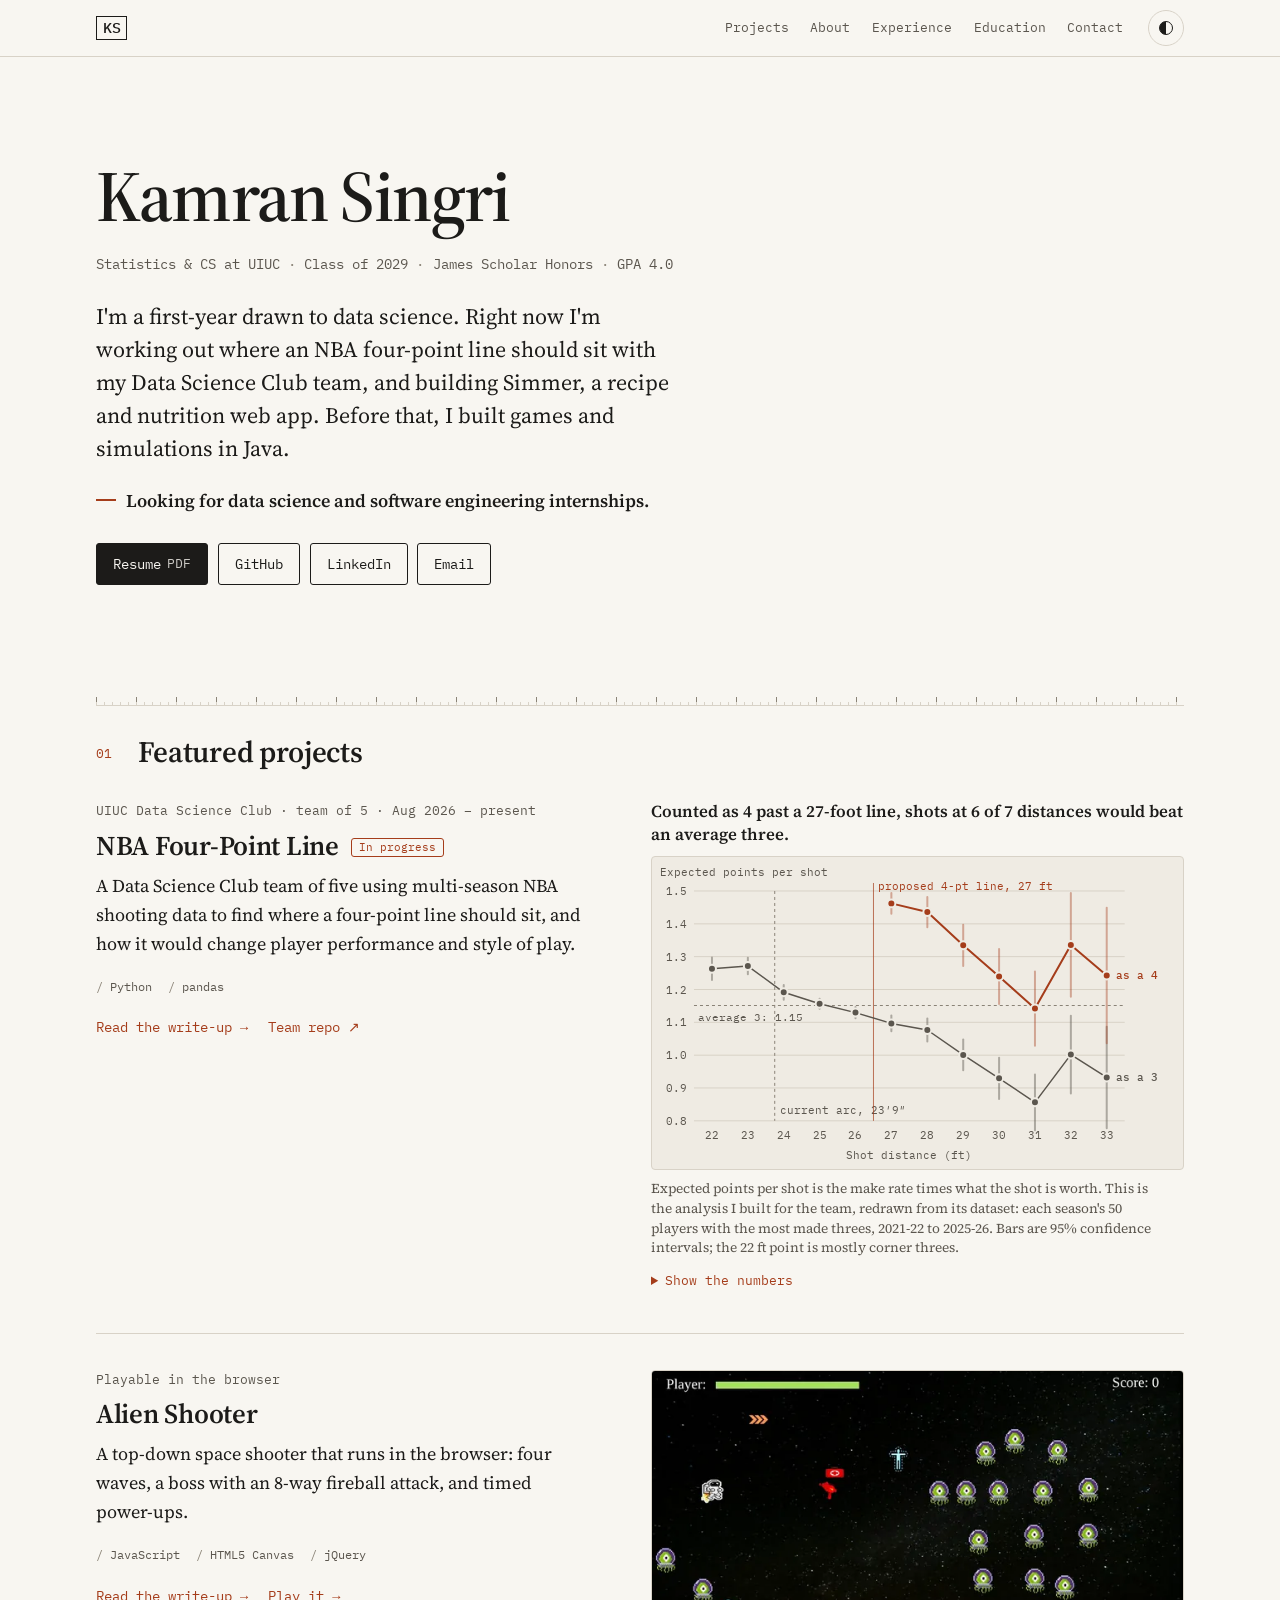
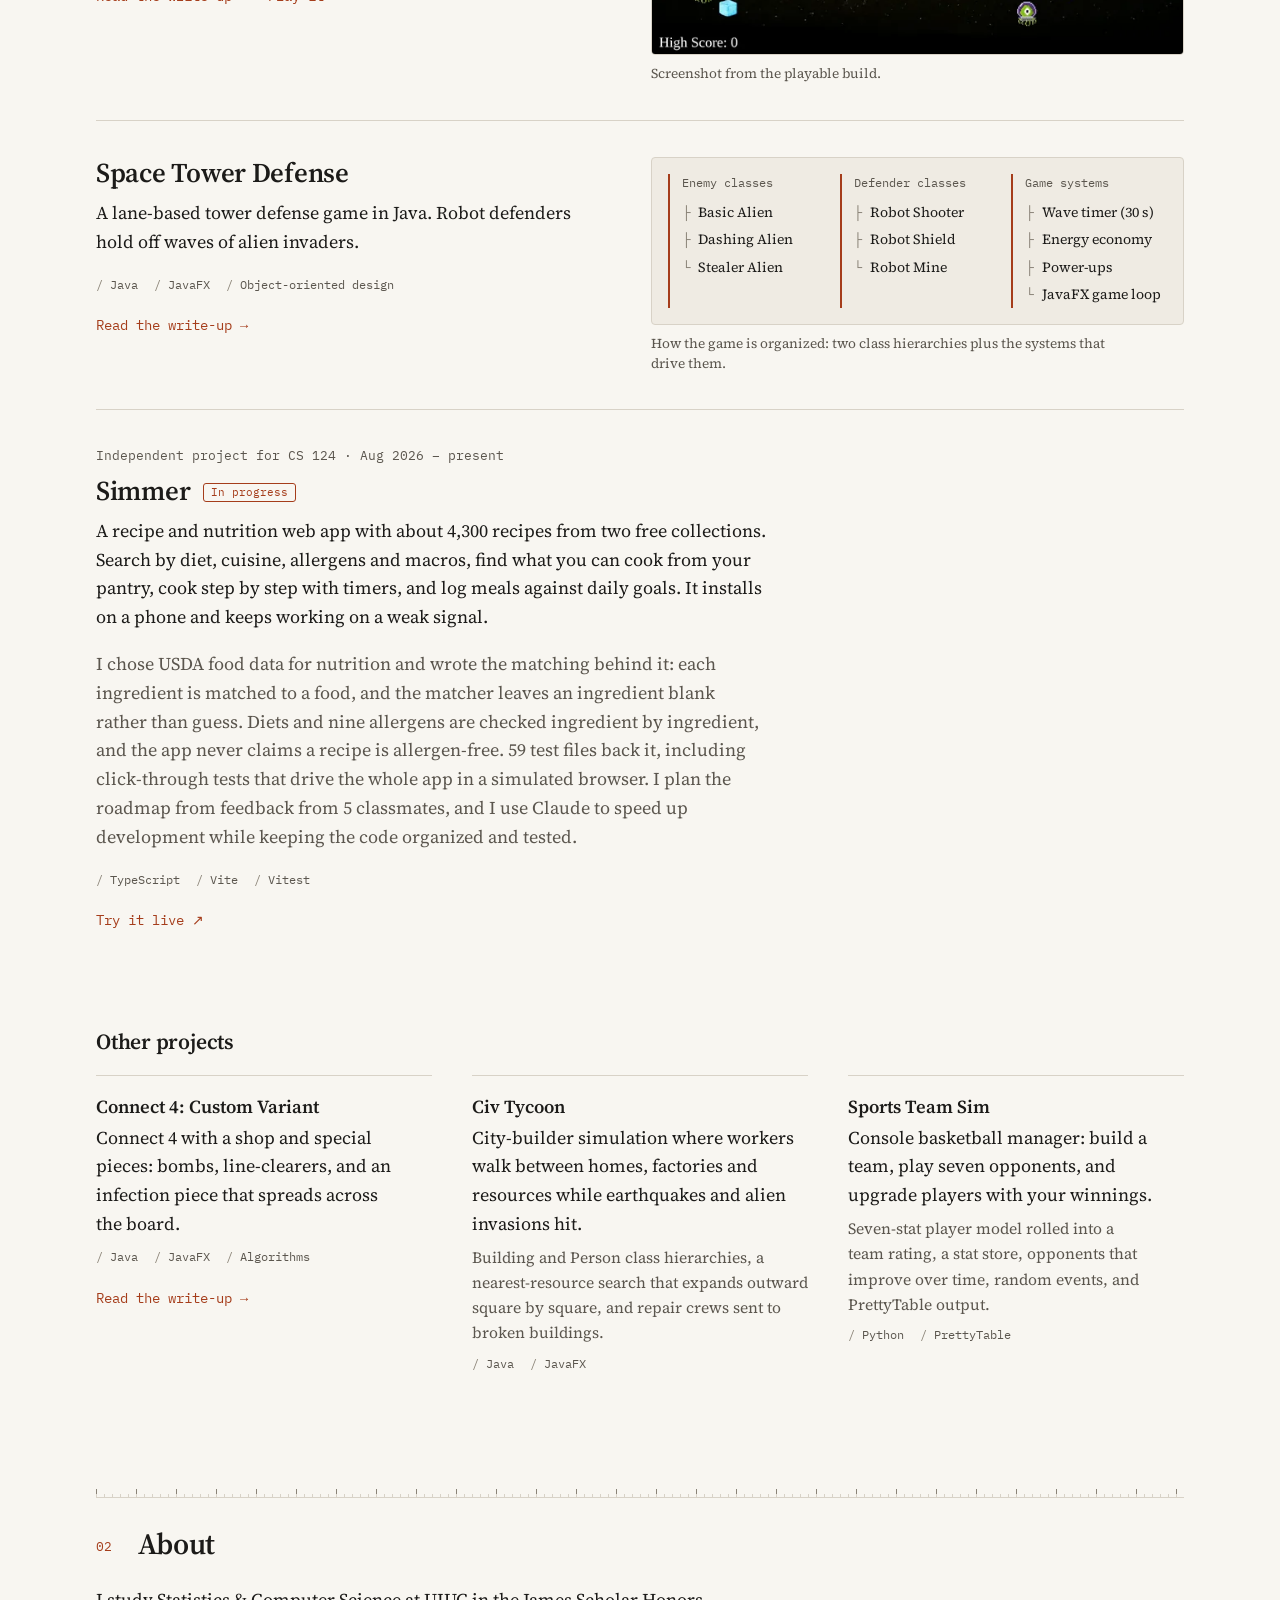
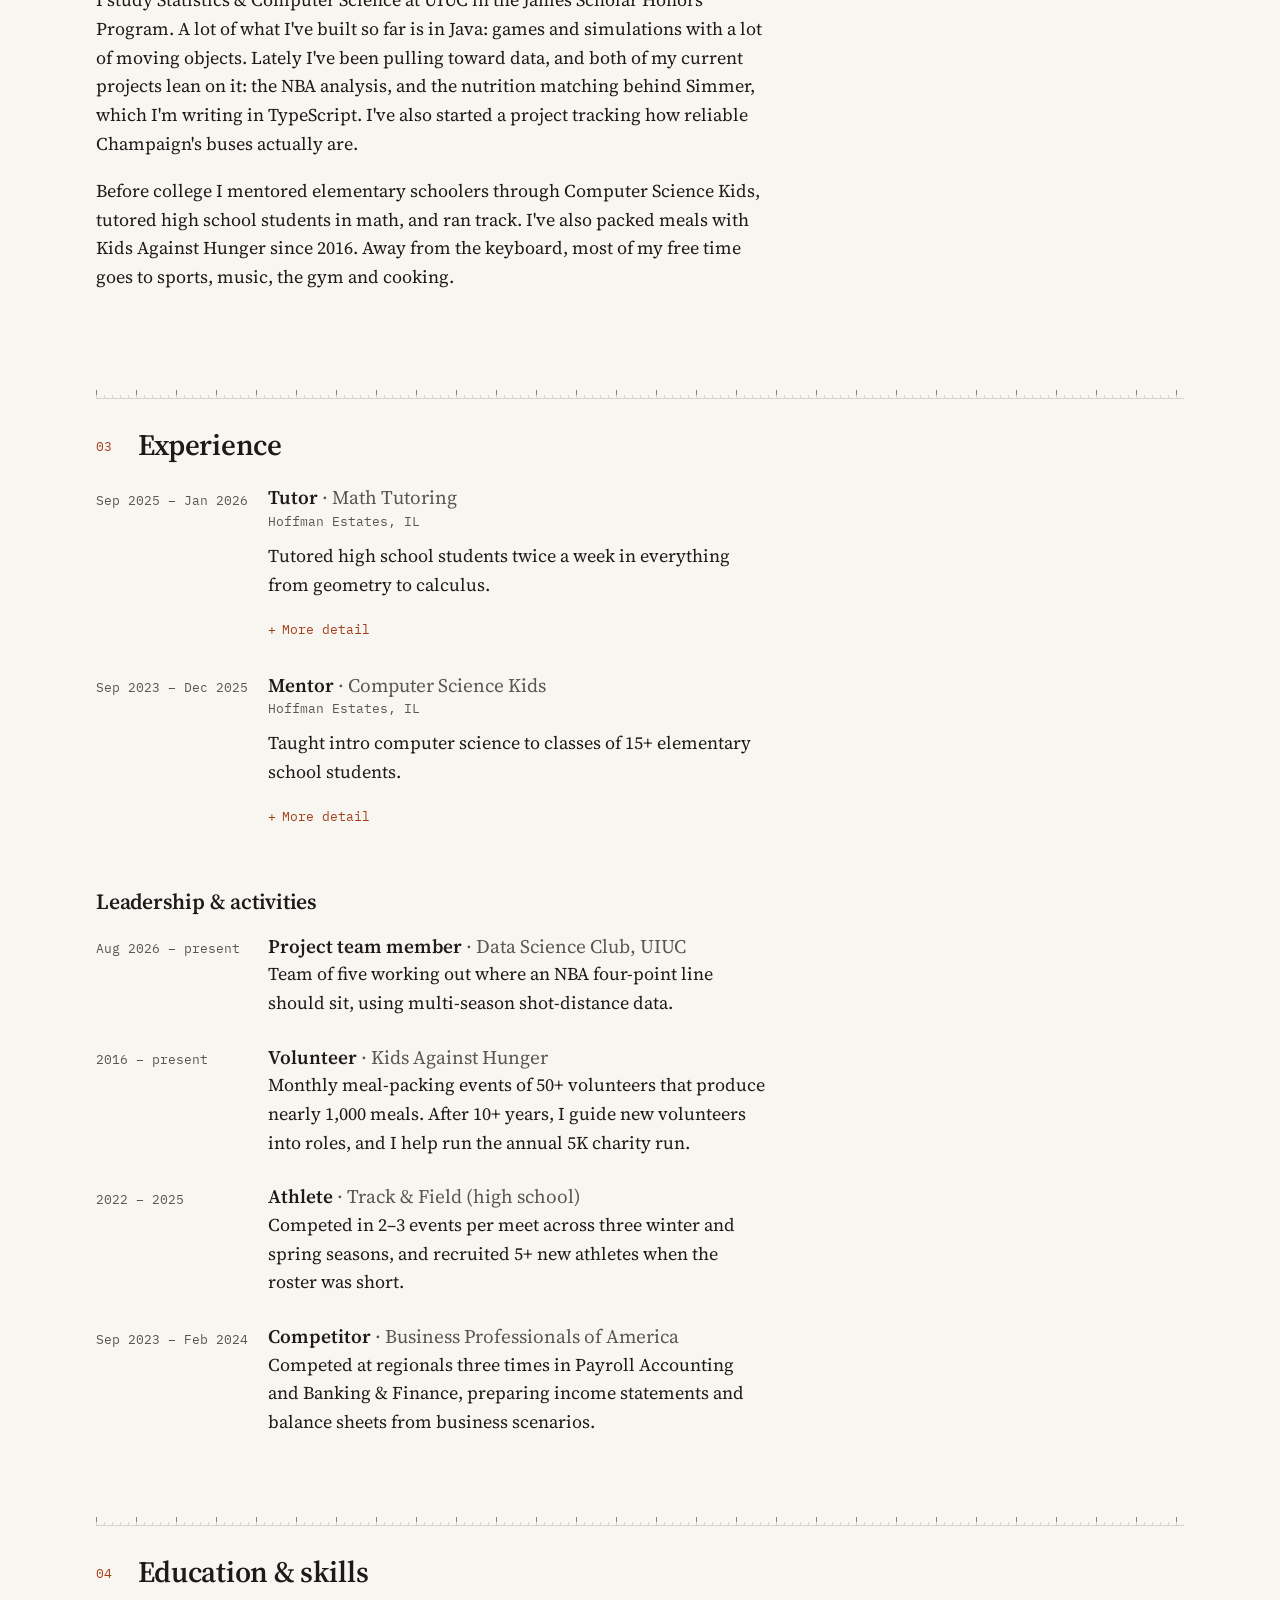
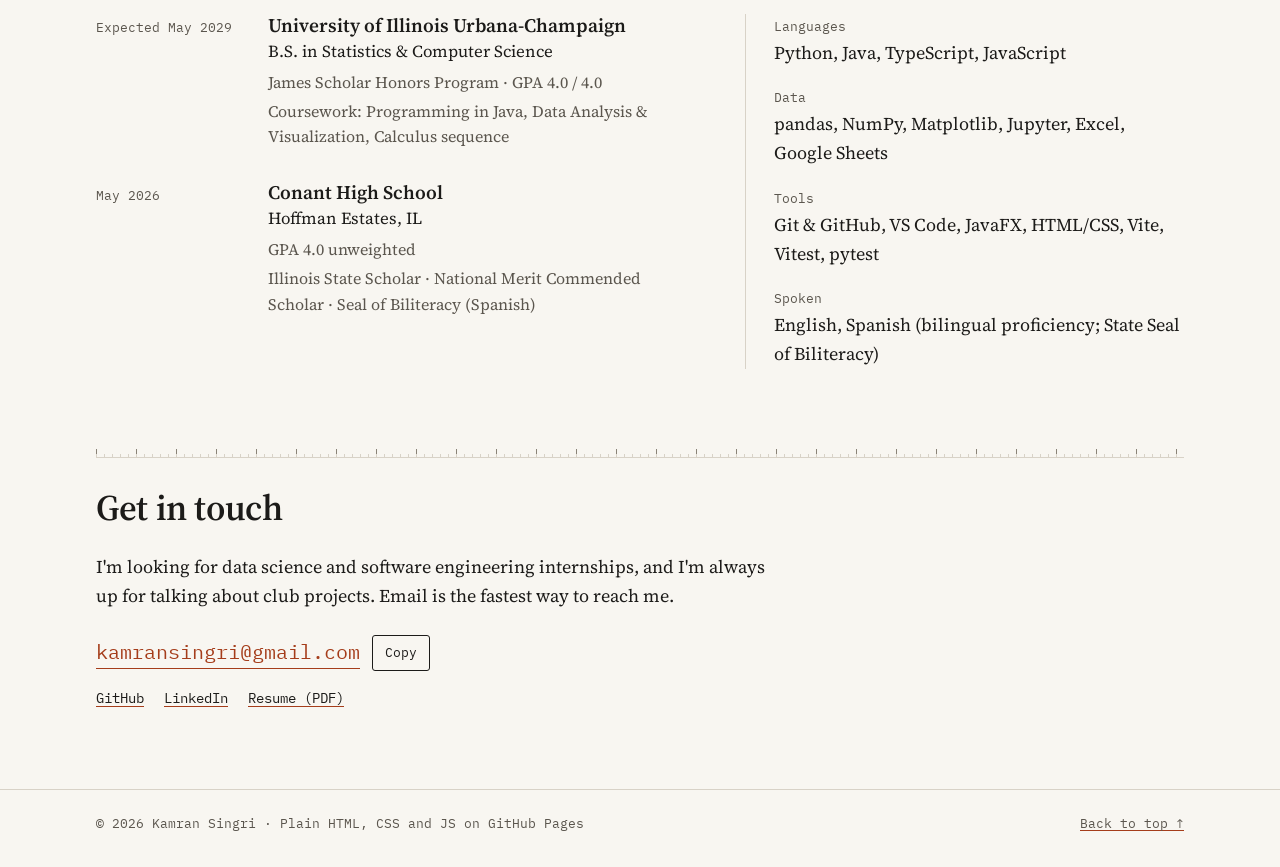
==== commit aa9f88c3: "Update NBA and Simmer from their repos NBA four-point line (UIUC-DSC/team-Starting-Five-Minus-One): " ====
--- a/index.html
+++ b/index.html
@@ -52,7 +52,7 @@
   <section class="section" id="projects" aria-labelledby="projects-title">
     <div class="wrap">
       <h2 id="projects-title"><span class="sec-num mono">01</span>Featured projects</h2>
-      <div class="projects" data-render="featured"><!--r:featured--><article class="project" aria-labelledby="pj-nba-four-point-line"><div class="project-text"><p class="idx mono">UIUC Data Science Club · team of 5 · Aug 2026 – present</p><h3 id="pj-nba-four-point-line"><a href="projects/nba-four-point-line.html" tabindex="-1">NBA Four-Point Line</a> <span class="status mono">In progress</span></h3><p>A Data Science Club team of five using multi-season NBA shooting data to find where a four-point line should sit, and how it would change player performance and style of play.</p><ul class="tags" aria-label="Tech"><li class="mono">Python</li><li class="mono">pandas</li></ul><ul class="project-links"><li><a href="projects/nba-four-point-line.html">Read the write-up <span aria-hidden="true">→</span></a></li><li><a href="https://github.com/UIUC-DSC/team-Starting-Five-Minus-One" rel="noopener">Team repo <span aria-hidden="true">↗</span></a></li></ul></div><div class="project-visual"><figure class="visual visual-chart"><p class="chart-takeaway">From 24 to 30 feet, three-point accuracy falls from 39.7% to 31.0%.</p><div class="chart-wrap" data-chart><svg class="chart" viewBox="0 0 640 290" role="img" aria-labelledby="nba-chart-title"><title id="nba-chart-title">3-point percentage by shot distance, 22 to 33 feet</title><line class="grid" x1="44" x2="626" y1="246.0" y2="246.0"/><line class="grid" x1="44" x2="626" y1="190.0" y2="190.0"/><line class="grid" x1="44" x2="626" y1="134.0" y2="134.0"/><line class="grid" x1="44" x2="626" y1="78.0" y2="78.0"/><line class="grid" x1="44" x2="626" y1="22.0" y2="22.0"/><text class="tick" x="36" y="250.0" text-anchor="end">25%</text><text class="tick" x="36" y="194.0" text-anchor="end">30%</text><text class="tick" x="36" y="138.0" text-anchor="end">35%</text><text class="tick" x="36" y="82.0" text-anchor="end">40%</text><text class="tick" x="36" y="26.0" text-anchor="end">45%</text><text class="tick" x="68.3" y="264" text-anchor="middle">22</text><text class="tick" x="116.8" y="264" text-anchor="middle">23</text><text class="tick" x="165.3" y="264" text-anchor="middle">24</text><text class="tick" x="213.8" y="264" text-anchor="middle">25</text><text class="tick" x="262.3" y="264" text-anchor="middle">26</text><text class="tick" x="310.8" y="264" text-anchor="middle">27</text><text class="tick" x="359.3" y="264" text-anchor="middle">28</text><text class="tick" x="407.8" y="264" text-anchor="middle">29</text><text class="tick" x="456.3" y="264" text-anchor="middle">30</text><text class="tick" x="504.8" y="264" text-anchor="middle">31</text><text class="tick" x="553.3" y="264" text-anchor="middle">32</text><text class="tick" x="601.8" y="264" text-anchor="middle">33</text><line class="ref" x1="153.1" x2="153.1" y1="22" y2="246"/><text class="ref-label" x="159.1" y="238">current arc, 23′9″</text><text class="axis-label" x="4" y="12">3-point %</text><line class="err" x1="68.3" x2="68.3" y1="41.5" y2="67.3"/><line class="err" x1="116.8" x2="116.8" y1="42.0" y2="60.8"/><line class="err" x1="165.3" x2="165.3" y1="72.8" y2="89.6"/><line class="err" x1="213.8" x2="213.8" y1="88.5" y2="99.9"/><line class="err" x1="262.3" x2="262.3" y1="98.0" y2="110.7"/><line class="err" x1="310.8" x2="310.8" y1="107.6" y2="125.4"/><line class="err" x1="359.3" x2="359.3" y1="111.0" y2="137.0"/><line class="err" x1="407.8" x2="407.8" y1="134.8" y2="169.9"/><line class="err" x1="456.3" x2="456.3" y1="155.5" y2="202.4"/><line class="err" x1="504.8" x2="504.8" y1="174.7" y2="238.0"/><line class="err" x1="553.3" x2="553.3" y1="107.8" y2="196.2"/><line class="err" x1="601.8" x2="601.8" y1="120.2" y2="235.8"/><path class="line" d="M68.3,54.4L116.8,51.4L165.3,81.2L213.8,94.2L262.3,104.3L310.8,116.5L359.3,124.0L407.8,152.3L456.3,178.9L504.8,206.3L553.3,152.0L601.8,178.0"/><g role="list"><g class="pt" tabindex="0" role="listitem" aria-label="22 ft: 42.1% ± 1.1 (2,990 of 7,101)" data-tip="22 ft: 42.1% ± 1.1 (2,990 of 7,101)"><circle class="hit" cx="68.3" cy="54.4" r="14"/><circle class="dot" cx="68.3" cy="54.4" r="4.5"/><title>22 ft: 42.1% ± 1.1 (2,990 of 7,101)</title></g><g class="pt" tabindex="-1" role="listitem" aria-label="23 ft: 42.4% ± 0.8 (5,639 of 13,307)" data-tip="23 ft: 42.4% ± 0.8 (5,639 of 13,307)"><circle class="hit" cx="116.8" cy="51.4" r="14"/><circle class="dot" cx="116.8" cy="51.4" r="4.5"/><title>23 ft: 42.4% ± 0.8 (5,639 of 13,307)</title></g><g class="pt" tabindex="-1" role="listitem" aria-label="24 ft: 39.7% ± 0.8 (6,425 of 16,178)" data-tip="24 ft: 39.7% ± 0.8 (6,425 of 16,178)"><circle class="hit" cx="165.3" cy="81.2" r="14"/><circle class="dot" cx="165.3" cy="81.2" r="4.5"/><title>24 ft: 39.7% ± 0.8 (6,425 of 16,178)</title></g><g class="pt" tabindex="-1" role="listitem" aria-label="25 ft: 38.6% ± 0.5 (13,544 of 35,132)" data-tip="25 ft: 38.6% ± 0.5 (13,544 of 35,132)"><circle class="hit" cx="213.8" cy="94.2" r="14"/><circle class="dot" cx="213.8" cy="94.2" r="4.5"/><title>25 ft: 38.6% ± 0.5 (13,544 of 35,132)</title></g><g class="pt" tabindex="-1" role="listitem" aria-label="26 ft: 37.7% ± 0.6 (10,611 of 28,183)" data-tip="26 ft: 37.7% ± 0.6 (10,611 of 28,183)"><circle class="hit" cx="262.3" cy="104.3" r="14"/><circle class="dot" cx="262.3" cy="104.3" r="4.5"/><title>26 ft: 37.7% ± 0.6 (10,611 of 28,183)</title></g><g class="pt" tabindex="-1" role="listitem" aria-label="27 ft: 36.6% ± 0.8 (5,160 of 14,114)" data-tip="27 ft: 36.6% ± 0.8 (5,160 of 14,114)"><circle class="hit" cx="310.8" cy="116.5" r="14"/><circle class="dot" cx="310.8" cy="116.5" r="4.5"/><title>27 ft: 36.6% ± 0.8 (5,160 of 14,114)</title></g><g class="pt" tabindex="-1" role="listitem" aria-label="28 ft: 35.9% ± 1.2 (2,362 of 6,581)" data-tip="28 ft: 35.9% ± 1.2 (2,362 of 6,581)"><circle class="hit" cx="359.3" cy="124.0" r="14"/><circle class="dot" cx="359.3" cy="124.0" r="4.5"/><title>28 ft: 35.9% ± 1.2 (2,362 of 6,581)</title></g><g class="pt" tabindex="-1" role="listitem" aria-label="29 ft: 33.4% ± 1.6 (1,157 of 3,468)" data-tip="29 ft: 33.4% ± 1.6 (1,157 of 3,468)"><circle class="hit" cx="407.8" cy="152.3" r="14"/><circle class="dot" cx="407.8" cy="152.3" r="4.5"/><title>29 ft: 33.4% ± 1.6 (1,157 of 3,468)</title></g><g class="pt" tabindex="-1" role="listitem" aria-label="30 ft: 31.0% ± 2.1 (581 of 1,875)" data-tip="30 ft: 31.0% ± 2.1 (581 of 1,875)"><circle class="hit" cx="456.3" cy="178.9" r="14"/><circle class="dot" cx="456.3" cy="178.9" r="4.5"/><title>30 ft: 31.0% ± 2.1 (581 of 1,875)</title></g><g class="pt" tabindex="-1" role="listitem" aria-label="31 ft: 28.5% ± 2.8 (280 of 981)" data-tip="31 ft: 28.5% ± 2.8 (280 of 981)"><circle class="hit" cx="504.8" cy="206.3" r="14"/><circle class="dot" cx="504.8" cy="206.3" r="4.5"/><title>31 ft: 28.5% ± 2.8 (280 of 981)</title></g><g class="pt" tabindex="-1" role="listitem" aria-label="32 ft: 33.4% ± 3.9 (183 of 548)" data-tip="32 ft: 33.4% ± 3.9 (183 of 548)"><circle class="hit" cx="553.3" cy="152.0" r="14"/><circle class="dot" cx="553.3" cy="152.0" r="4.5"/><title>32 ft: 33.4% ± 3.9 (183 of 548)</title></g><g class="pt" tabindex="-1" role="listitem" aria-label="33 ft: 31.1% ± 5.2 (96 of 309)" data-tip="33 ft: 31.1% ± 5.2 (96 of 309)"><circle class="hit" cx="601.8" cy="178.0" r="14"/><circle class="dot" cx="601.8" cy="178.0" r="4.5"/><title>33 ft: 31.1% ± 5.2 (96 of 309)</title></g></g><text class="direct" x="172.3" y="72.2">39.7%</text><text class="direct" x="449.3" y="195.9" text-anchor="end">31.0%</text><text class="axis-label" x="335" y="284" text-anchor="middle">Shot distance (ft)</text></svg><div class="tip" role="status" aria-live="polite" hidden></div></div><p class="chart-hint mono">← and → move between points. Esc hides the label.</p><figcaption>Each season's 50 players with the most made threes, 2021-22 to 2025-26. Bars are 95% confidence intervals; they widen where there are fewer shots. The 22 ft point is mostly corner threes. I computed this from the team's dataset; it isn't a team result.</figcaption><details class="data-table"><summary>Show the numbers</summary><div class="table-wrap"><table><thead><tr><th scope="col">Distance</th><th scope="col">Made</th><th scope="col">Attempted</th><th scope="col">3-point %</th><th scope="col">95% CI</th></tr></thead><tbody><tr><td>22 ft</td><td>2,990</td><td>7,101</td><td>42.1%</td><td>± 1.1</td></tr><tr><td>23 ft</td><td>5,639</td><td>13,307</td><td>42.4%</td><td>± 0.8</td></tr><tr><td>24 ft</td><td>6,425</td><td>16,178</td><td>39.7%</td><td>± 0.8</td></tr><tr><td>25 ft</td><td>13,544</td><td>35,132</td><td>38.6%</td><td>± 0.5</td></tr><tr><td>26 ft</td><td>10,611</td><td>28,183</td><td>37.7%</td><td>± 0.6</td></tr><tr><td>27 ft</td><td>5,160</td><td>14,114</td><td>36.6%</td><td>± 0.8</td></tr><tr><td>28 ft</td><td>2,362</td><td>6,581</td><td>35.9%</td><td>± 1.2</td></tr><tr><td>29 ft</td><td>1,157</td><td>3,468</td><td>33.4%</td><td>± 1.6</td></tr><tr><td>30 ft</td><td>581</td><td>1,875</td><td>31.0%</td><td>± 2.1</td></tr><tr><td>31 ft</td><td>280</td><td>981</td><td>28.5%</td><td>± 2.8</td></tr><tr><td>32 ft</td><td>183</td><td>548</td><td>33.4%</td><td>± 3.9</td></tr><tr><td>33 ft</td><td>96</td><td>309</td><td>31.1%</td><td>± 5.2</td></tr></tbody></table></div></details></figure></div></article><article class="project" aria-labelledby="pj-alien-shooter"><div class="project-text"><p class="idx mono">Playable in the browser</p><h3 id="pj-alien-shooter"><a href="projects/alien-shooter.html" tabindex="-1">Alien Shooter</a></h3><p>A top-down space shooter that runs in the browser: four waves, a boss with an 8-way fireball attack, and timed power-ups.</p><ul class="tags" aria-label="Tech"><li class="mono">JavaScript</li><li class="mono">HTML5 Canvas</li><li class="mono">jQuery</li></ul><ul class="project-links"><li><a href="projects/alien-shooter.html">Read the write-up <span aria-hidden="true">→</span></a></li><li><a href="demos/alien-shooter/index.html">Play it <span aria-hidden="true">→</span></a></li></ul></div><div class="project-visual"><figure class="visual visual-image"><img src="assets/img/alien-shooter.webp" srcset="assets/img/alien-shooter-640.webp 640w, assets/img/alien-shooter.webp 1200w" sizes="(min-width: 880px) 34rem, 100vw" alt="Alien Shooter gameplay: the astronaut on a starfield with aliens closing in" width="1200" height="640" loading="lazy" decoding="async"><figcaption>Screenshot from the playable build.</figcaption></figure></div></article><article class="project" aria-labelledby="pj-space-tower-defense"><div class="project-text"><h3 id="pj-space-tower-defense"><a href="projects/space-tower-defense.html" tabindex="-1">Space Tower Defense</a></h3><p>A lane-based tower defense game in Java. Robot defenders hold off waves of alien invaders.</p><ul class="tags" aria-label="Tech"><li class="mono">Java</li><li class="mono">JavaFX</li><li class="mono">Object-oriented design</li></ul><ul class="project-links"><li><a href="projects/space-tower-defense.html">Read the write-up <span aria-hidden="true">→</span></a></li></ul></div><div class="project-visual"><figure class="visual visual-diagram"><div class="diagram"><div class="dg"><p class="dg-label mono">Enemy classes</p><ul><li>Basic Alien</li><li>Dashing Alien</li><li>Stealer Alien</li></ul></div><div class="dg"><p class="dg-label mono">Defender classes</p><ul><li>Robot Shooter</li><li>Robot Shield</li><li>Robot Mine</li></ul></div><div class="dg"><p class="dg-label mono">Game systems</p><ul><li>Wave timer (30 s)</li><li>Energy economy</li><li>Power-ups</li><li>JavaFX game loop</li></ul></div></div><figcaption>How the game is organized: two class hierarchies plus the systems that drive them.</figcaption></figure></div></article><article class="project no-visual" aria-labelledby="pj-simmer"><div class="project-text"><p class="idx mono">Personal project · Aug 2026 – present</p><h3 id="pj-simmer">Simmer <span class="status mono">In progress</span></h3><p>A recipe and nutrition web app with close to 1,000 recipes. Search and filter by diet, cuisine, allergens and nutrition, or let the pantry feature suggest recipes from what you already have.</p><p class="muted">I chose a nutrition data source with enough coverage for the ingredients in diverse recipes, then wrote the matching behind per-serving nutrition, recipe scaling and daily nutrient tracking. I plan the roadmap from feedback from 5 classmates, and I use Claude to speed up development while keeping the code organized and tested.</p><ul class="tags" aria-label="Tech"><li class="mono">TypeScript</li></ul></div></article><!--/r:featured--></div>
+      <div class="projects" data-render="featured"><!--r:featured--><article class="project" aria-labelledby="pj-nba-four-point-line"><div class="project-text"><p class="idx mono">UIUC Data Science Club · team of 5 · Aug 2026 – present</p><h3 id="pj-nba-four-point-line"><a href="projects/nba-four-point-line.html" tabindex="-1">NBA Four-Point Line</a> <span class="status mono">In progress</span></h3><p>A Data Science Club team of five using multi-season NBA shooting data to find where a four-point line should sit, and how it would change player performance and style of play.</p><ul class="tags" aria-label="Tech"><li class="mono">Python</li><li class="mono">pandas</li></ul><ul class="project-links"><li><a href="projects/nba-four-point-line.html">Read the write-up <span aria-hidden="true">→</span></a></li><li><a href="https://github.com/UIUC-DSC/team-Starting-Five-Minus-One" rel="noopener">Team repo <span aria-hidden="true">↗</span></a></li></ul></div><div class="project-visual"><figure class="visual visual-chart"><p class="chart-takeaway">Counted as 4 past a 27-foot line, shots at 6 of 7 distances would beat an average three.</p><div class="chart-wrap" data-chart><svg class="chart" viewBox="0 0 640 300" role="img" aria-labelledby="nba-chart-title"><title id="nba-chart-title">Expected points per shot by distance, 22 to 33 feet: as a 3, and as a 4 past a 27-foot line, against an average three worth 1.15</title><line class="grid" x1="38" x2="586" y1="256.0" y2="256.0"/><line class="grid" x1="38" x2="586" y1="223.1" y2="223.1"/><line class="grid" x1="38" x2="586" y1="190.3" y2="190.3"/><line class="grid" x1="38" x2="586" y1="157.4" y2="157.4"/><line class="grid" x1="38" x2="586" y1="124.6" y2="124.6"/><line class="grid" x1="38" x2="586" y1="91.7" y2="91.7"/><line class="grid" x1="38" x2="586" y1="58.9" y2="58.9"/><line class="grid" x1="38" x2="586" y1="26.0" y2="26.0"/><text class="tick" x="31" y="260.0" text-anchor="end">0.8</text><text class="tick" x="31" y="227.1" text-anchor="end">0.9</text><text class="tick" x="31" y="194.3" text-anchor="end">1.0</text><text class="tick" x="31" y="161.4" text-anchor="end">1.1</text><text class="tick" x="31" y="128.6" text-anchor="end">1.2</text><text class="tick" x="31" y="95.7" text-anchor="end">1.3</text><text class="tick" x="31" y="62.9" text-anchor="end">1.4</text><text class="tick" x="31" y="30.0" text-anchor="end">1.5</text><text class="tick" x="60.8" y="274" text-anchor="middle">22</text><text class="tick" x="106.5" y="274" text-anchor="middle">23</text><text class="tick" x="152.2" y="274" text-anchor="middle">24</text><text class="tick" x="197.8" y="274" text-anchor="middle">25</text><text class="tick" x="243.5" y="274" text-anchor="middle">26</text><text class="tick" x="289.2" y="274" text-anchor="middle">27</text><text class="tick" x="334.8" y="274" text-anchor="middle">28</text><text class="tick" x="380.5" y="274" text-anchor="middle">29</text><text class="tick" x="426.2" y="274" text-anchor="middle">30</text><text class="tick" x="471.8" y="274" text-anchor="middle">31</text><text class="tick" x="517.5" y="274" text-anchor="middle">32</text><text class="tick" x="563.2" y="274" text-anchor="middle">33</text><line class="ref" x1="140.8" x2="140.8" y1="26" y2="256"/><text class="ref-label" x="145.8" y="249">current arc, 23′9″</text><line class="ref four" x1="266.3" x2="266.3" y1="18" y2="256"/><text class="ref-label four" x="271.3" y="25">proposed 4-pt line, 27 ft</text><line class="ref avg" x1="38" x2="586" y1="140.6" y2="140.6"/><text class="ref-label" x="42" y="156.6">average 3: 1.15</text><text class="axis-label" x="4" y="11">Expected points per shot</text><line class="err as3" x1="60.8" x2="60.8" y1="92.5" y2="115.1"/><line class="err as3" x1="106.5" x2="106.5" y1="92.9" y2="109.4"/><line class="err as3" x1="152.2" x2="152.2" y1="120.0" y2="134.8"/><line class="err as3" x1="197.8" x2="197.8" y1="133.8" y2="143.9"/><line class="err as3" x1="243.5" x2="243.5" y1="142.2" y2="153.3"/><line class="err as3" x1="289.2" x2="289.2" y1="150.7" y2="166.3"/><line class="err as3" x1="334.8" x2="334.8" y1="153.6" y2="176.5"/><line class="err as3" x1="380.5" x2="380.5" y1="174.5" y2="205.5"/><line class="err as3" x1="426.2" x2="426.2" y1="192.8" y2="234.1"/><line class="err as3" x1="471.8" x2="471.8" y1="209.7" y2="265.4"/><line class="err as3" x1="517.5" x2="517.5" y1="150.8" y2="228.6"/><line class="err as3" x1="563.2" x2="563.2" y1="161.8" y2="263.5"/><line class="err as4" x1="289.2" x2="289.2" y1="27.9" y2="48.8"/><line class="err as4" x1="334.8" x2="334.8" y1="31.9" y2="62.4"/><line class="err as4" x1="380.5" x2="380.5" y1="59.8" y2="101.0"/><line class="err as4" x1="426.2" x2="426.2" y1="84.1" y2="139.1"/><line class="err as4" x1="471.8" x2="471.8" y1="106.6" y2="180.9"/><line class="err as4" x1="517.5" x2="517.5" y1="28.1" y2="131.9"/><line class="err as4" x1="563.2" x2="563.2" y1="42.7" y2="178.4"/><path class="line as3" d="M60.8,103.8L106.5,101.1L152.2,127.4L197.8,138.8L243.5,147.7L289.2,158.5L334.8,165.1L380.5,190.0L426.2,213.4L471.8,237.5L517.5,189.7L563.2,212.6"/><path class="line as4" d="M289.2,38.4L334.8,47.1L380.5,80.4L426.2,111.6L471.8,143.7L517.5,80.0L563.2,110.5"/><circle class="dot as4" cx="289.2" cy="38.4" r="4"/><circle class="dot as4" cx="334.8" cy="47.1" r="4"/><circle class="dot as4" cx="380.5" cy="80.4" r="4"/><circle class="dot as4" cx="426.2" cy="111.6" r="4"/><circle class="dot as4" cx="471.8" cy="143.7" r="4"/><circle class="dot as4" cx="517.5" cy="80.0" r="4"/><circle class="dot as4" cx="563.2" cy="110.5" r="4"/><g role="list"><g class="pt" tabindex="0" role="listitem" aria-label="22 ft: 42.1% of 7,101 → 1.26 pts as a 3" data-tip="22 ft: 42.1% of 7,101 → 1.26 pts as a 3"><circle class="hit" cx="60.8" cy="103.8" r="14"/><circle class="dot as3" cx="60.8" cy="103.8" r="4"/><title>22 ft: 42.1% of 7,101 → 1.26 pts as a 3</title></g><g class="pt" tabindex="-1" role="listitem" aria-label="23 ft: 42.4% of 13,307 → 1.27 pts as a 3" data-tip="23 ft: 42.4% of 13,307 → 1.27 pts as a 3"><circle class="hit" cx="106.5" cy="101.1" r="14"/><circle class="dot as3" cx="106.5" cy="101.1" r="4"/><title>23 ft: 42.4% of 13,307 → 1.27 pts as a 3</title></g><g class="pt" tabindex="-1" role="listitem" aria-label="24 ft: 39.7% of 16,178 → 1.19 pts as a 3" data-tip="24 ft: 39.7% of 16,178 → 1.19 pts as a 3"><circle class="hit" cx="152.2" cy="127.4" r="14"/><circle class="dot as3" cx="152.2" cy="127.4" r="4"/><title>24 ft: 39.7% of 16,178 → 1.19 pts as a 3</title></g><g class="pt" tabindex="-1" role="listitem" aria-label="25 ft: 38.6% of 35,132 → 1.16 pts as a 3" data-tip="25 ft: 38.6% of 35,132 → 1.16 pts as a 3"><circle class="hit" cx="197.8" cy="138.8" r="14"/><circle class="dot as3" cx="197.8" cy="138.8" r="4"/><title>25 ft: 38.6% of 35,132 → 1.16 pts as a 3</title></g><g class="pt" tabindex="-1" role="listitem" aria-label="26 ft: 37.7% of 28,183 → 1.13 pts as a 3" data-tip="26 ft: 37.7% of 28,183 → 1.13 pts as a 3"><circle class="hit" cx="243.5" cy="147.7" r="14"/><circle class="dot as3" cx="243.5" cy="147.7" r="4"/><title>26 ft: 37.7% of 28,183 → 1.13 pts as a 3</title></g><g class="pt" tabindex="-1" role="listitem" aria-label="27 ft: 36.6% of 14,114 → 1.10 pts as a 3, 1.46 as a 4" data-tip="27 ft: 36.6% of 14,114 → 1.10 pts as a 3, 1.46 as a 4"><circle class="hit" cx="289.2" cy="158.5" r="14"/><circle class="dot as3" cx="289.2" cy="158.5" r="4"/><title>27 ft: 36.6% of 14,114 → 1.10 pts as a 3, 1.46 as a 4</title></g><g class="pt" tabindex="-1" role="listitem" aria-label="28 ft: 35.9% of 6,581 → 1.08 pts as a 3, 1.44 as a 4" data-tip="28 ft: 35.9% of 6,581 → 1.08 pts as a 3, 1.44 as a 4"><circle class="hit" cx="334.8" cy="165.1" r="14"/><circle class="dot as3" cx="334.8" cy="165.1" r="4"/><title>28 ft: 35.9% of 6,581 → 1.08 pts as a 3, 1.44 as a 4</title></g><g class="pt" tabindex="-1" role="listitem" aria-label="29 ft: 33.4% of 3,468 → 1.00 pts as a 3, 1.33 as a 4" data-tip="29 ft: 33.4% of 3,468 → 1.00 pts as a 3, 1.33 as a 4"><circle class="hit" cx="380.5" cy="190.0" r="14"/><circle class="dot as3" cx="380.5" cy="190.0" r="4"/><title>29 ft: 33.4% of 3,468 → 1.00 pts as a 3, 1.33 as a 4</title></g><g class="pt" tabindex="-1" role="listitem" aria-label="30 ft: 31.0% of 1,875 → 0.93 pts as a 3, 1.24 as a 4" data-tip="30 ft: 31.0% of 1,875 → 0.93 pts as a 3, 1.24 as a 4"><circle class="hit" cx="426.2" cy="213.4" r="14"/><circle class="dot as3" cx="426.2" cy="213.4" r="4"/><title>30 ft: 31.0% of 1,875 → 0.93 pts as a 3, 1.24 as a 4</title></g><g class="pt" tabindex="-1" role="listitem" aria-label="31 ft: 28.5% of 981 → 0.86 pts as a 3, 1.14 as a 4" data-tip="31 ft: 28.5% of 981 → 0.86 pts as a 3, 1.14 as a 4"><circle class="hit" cx="471.8" cy="237.5" r="14"/><circle class="dot as3" cx="471.8" cy="237.5" r="4"/><title>31 ft: 28.5% of 981 → 0.86 pts as a 3, 1.14 as a 4</title></g><g class="pt" tabindex="-1" role="listitem" aria-label="32 ft: 33.4% of 548 → 1.00 pts as a 3, 1.34 as a 4" data-tip="32 ft: 33.4% of 548 → 1.00 pts as a 3, 1.34 as a 4"><circle class="hit" cx="517.5" cy="189.7" r="14"/><circle class="dot as3" cx="517.5" cy="189.7" r="4"/><title>32 ft: 33.4% of 548 → 1.00 pts as a 3, 1.34 as a 4</title></g><g class="pt" tabindex="-1" role="listitem" aria-label="33 ft: 31.1% of 309 → 0.93 pts as a 3, 1.24 as a 4" data-tip="33 ft: 31.1% of 309 → 0.93 pts as a 3, 1.24 as a 4"><circle class="hit" cx="563.2" cy="212.6" r="14"/><circle class="dot as3" cx="563.2" cy="212.6" r="4"/><title>33 ft: 31.1% of 309 → 0.93 pts as a 3, 1.24 as a 4</title></g></g><text class="direct as4" x="572.2" y="114.5">as a 4</text><text class="direct as3" x="572.2" y="216.6">as a 3</text><text class="axis-label" x="312" y="294" text-anchor="middle">Shot distance (ft)</text></svg><div class="tip" role="status" aria-live="polite" hidden></div></div><p class="chart-hint mono">← and → move between points. Esc hides the label.</p><figcaption>Expected points per shot is the make rate times what the shot is worth. This is the analysis I built for the team, redrawn from its dataset: each season's 50 players with the most made threes, 2021-22 to 2025-26. Bars are 95% confidence intervals; the 22 ft point is mostly corner threes.</figcaption><details class="data-table"><summary>Show the numbers</summary><div class="table-wrap"><table><thead><tr><th scope="col">Distance</th><th scope="col">Made</th><th scope="col">Attempted</th><th scope="col">3-point % (95% CI)</th><th scope="col">Pts as a 3</th><th scope="col">Pts as a 4</th></tr></thead><tbody><tr><td>22 ft</td><td>2,990</td><td>7,101</td><td>42.1% ± 1.1</td><td>1.26</td><td>–</td></tr><tr><td>23 ft</td><td>5,639</td><td>13,307</td><td>42.4% ± 0.8</td><td>1.27</td><td>–</td></tr><tr><td>24 ft</td><td>6,425</td><td>16,178</td><td>39.7% ± 0.8</td><td>1.19</td><td>–</td></tr><tr><td>25 ft</td><td>13,544</td><td>35,132</td><td>38.6% ± 0.5</td><td>1.16</td><td>–</td></tr><tr><td>26 ft</td><td>10,611</td><td>28,183</td><td>37.7% ± 0.6</td><td>1.13</td><td>–</td></tr><tr><td>27 ft</td><td>5,160</td><td>14,114</td><td>36.6% ± 0.8</td><td>1.10</td><td>1.46</td></tr><tr><td>28 ft</td><td>2,362</td><td>6,581</td><td>35.9% ± 1.2</td><td>1.08</td><td>1.44</td></tr><tr><td>29 ft</td><td>1,157</td><td>3,468</td><td>33.4% ± 1.6</td><td>1.00</td><td>1.33</td></tr><tr><td>30 ft</td><td>581</td><td>1,875</td><td>31.0% ± 2.1</td><td>0.93</td><td>1.24</td></tr><tr><td>31 ft</td><td>280</td><td>981</td><td>28.5% ± 2.8</td><td>0.86</td><td>1.14</td></tr><tr><td>32 ft</td><td>183</td><td>548</td><td>33.4% ± 3.9</td><td>1.00</td><td>1.34</td></tr><tr><td>33 ft</td><td>96</td><td>309</td><td>31.1% ± 5.2</td><td>0.93</td><td>1.24</td></tr></tbody></table></div></details></figure></div></article><article class="project" aria-labelledby="pj-alien-shooter"><div class="project-text"><p class="idx mono">Playable in the browser</p><h3 id="pj-alien-shooter"><a href="projects/alien-shooter.html" tabindex="-1">Alien Shooter</a></h3><p>A top-down space shooter that runs in the browser: four waves, a boss with an 8-way fireball attack, and timed power-ups.</p><ul class="tags" aria-label="Tech"><li class="mono">JavaScript</li><li class="mono">HTML5 Canvas</li><li class="mono">jQuery</li></ul><ul class="project-links"><li><a href="projects/alien-shooter.html">Read the write-up <span aria-hidden="true">→</span></a></li><li><a href="demos/alien-shooter/index.html">Play it <span aria-hidden="true">→</span></a></li></ul></div><div class="project-visual"><figure class="visual visual-image"><img src="assets/img/alien-shooter.webp" srcset="assets/img/alien-shooter-640.webp 640w, assets/img/alien-shooter.webp 1200w" sizes="(min-width: 880px) 34rem, 100vw" alt="Alien Shooter gameplay: the astronaut on a starfield with aliens closing in" width="1200" height="640" loading="lazy" decoding="async"><figcaption>Screenshot from the playable build.</figcaption></figure></div></article><article class="project" aria-labelledby="pj-space-tower-defense"><div class="project-text"><h3 id="pj-space-tower-defense"><a href="projects/space-tower-defense.html" tabindex="-1">Space Tower Defense</a></h3><p>A lane-based tower defense game in Java. Robot defenders hold off waves of alien invaders.</p><ul class="tags" aria-label="Tech"><li class="mono">Java</li><li class="mono">JavaFX</li><li class="mono">Object-oriented design</li></ul><ul class="project-links"><li><a href="projects/space-tower-defense.html">Read the write-up <span aria-hidden="true">→</span></a></li></ul></div><div class="project-visual"><figure class="visual visual-diagram"><div class="diagram"><div class="dg"><p class="dg-label mono">Enemy classes</p><ul><li>Basic Alien</li><li>Dashing Alien</li><li>Stealer Alien</li></ul></div><div class="dg"><p class="dg-label mono">Defender classes</p><ul><li>Robot Shooter</li><li>Robot Shield</li><li>Robot Mine</li></ul></div><div class="dg"><p class="dg-label mono">Game systems</p><ul><li>Wave timer (30 s)</li><li>Energy economy</li><li>Power-ups</li><li>JavaFX game loop</li></ul></div></div><figcaption>How the game is organized: two class hierarchies plus the systems that drive them.</figcaption></figure></div></article><article class="project no-visual" aria-labelledby="pj-simmer"><div class="project-text"><p class="idx mono">Independent project for CS 124 · Aug 2026 – present</p><h3 id="pj-simmer">Simmer <span class="status mono">In progress</span></h3><p>A recipe and nutrition web app with about 4,300 recipes from two free collections. Search by diet, cuisine, allergens and macros, find what you can cook from your pantry, cook step by step with timers, and log meals against daily goals. It installs on a phone and keeps working on a weak signal.</p><p class="muted">I chose USDA food data for nutrition and wrote the matching behind it: each ingredient is matched to a food, and the matcher leaves an ingredient blank rather than guess. Diets and nine allergens are checked ingredient by ingredient, and the app never claims a recipe is allergen-free. 59 test files back it, including click-through tests that drive the whole app in a simulated browser. I plan the roadmap from feedback from 5 classmates, and I use Claude to speed up development while keeping the code organized and tested.</p><ul class="tags" aria-label="Tech"><li class="mono">TypeScript</li><li class="mono">Vite</li><li class="mono">Vitest</li></ul><ul class="project-links"><li><a href="https://mise-recipe-box.netlify.app" rel="noopener">Try it live <span aria-hidden="true">↗</span></a></li></ul></div></article><!--/r:featured--></div>
       <h3 class="h-sub" id="other-title">Other projects</h3>
       <div data-render="others"><!--r:others--><ul class="others"><li class="other"><h4>Connect 4: Custom Variant</h4><p>Connect 4 with a shop and special pieces: bombs, line-clearers, and an infection piece that spreads across the board.</p><ul class="tags" aria-label="Tech"><li class="mono">Java</li><li class="mono">JavaFX</li><li class="mono">Algorithms</li></ul><ul class="project-links"><li><a href="projects/connect-4-variant.html">Read the write-up <span aria-hidden="true">→</span></a></li></ul></li><li class="other"><h4>Civ Tycoon</h4><p>City-builder simulation where workers walk between homes, factories and resources while earthquakes and alien invasions hit.</p><p class="muted">Building and Person class hierarchies, a nearest-resource search that expands outward square by square, and repair crews sent to broken buildings.</p><ul class="tags" aria-label="Tech"><li class="mono">Java</li><li class="mono">JavaFX</li></ul></li><li class="other"><h4>Sports Team Sim</h4><p>Console basketball manager: build a team, play seven opponents, and upgrade players with your winnings.</p><p class="muted">Seven-stat player model rolled into a team rating, a stat store, opponents that improve over time, random events, and PrettyTable output.</p><ul class="tags" aria-label="Tech"><li class="mono">Python</li><li class="mono">PrettyTable</li></ul></li></ul><!--/r:others--></div>
     </div>
@@ -77,7 +77,7 @@
   <section class="section" id="education" aria-labelledby="education-title">
     <div class="wrap">
       <h2 id="education-title"><span class="sec-num mono">04</span>Education &amp; skills</h2>
-      <div class="edu-band" data-render="education"><!--r:education--><ul class="edu"><li><p class="tl-when mono">Expected May 2029</p><div><h3>University of Illinois Urbana-Champaign</h3><p class="meta">B.S. in Statistics &amp; Computer Science</p><p class="muted">James Scholar Honors Program · GPA 4.0 / 4.0</p><p class="muted">Coursework: Programming in Java, Data Analysis &amp; Visualization, Calculus sequence</p></div></li><li><p class="tl-when mono">May 2026</p><div><h3>Conant High School</h3><p class="meta">Hoffman Estates, IL</p><p class="muted">GPA 4.0 unweighted</p><p class="muted">Illinois State Scholar · National Merit Commended Scholar · Seal of Biliteracy (Spanish)</p></div></li></ul><dl class="skills"><div><dt class="mono">Languages</dt><dd>Python, Java, TypeScript, JavaScript</dd></div><div><dt class="mono">Data</dt><dd>pandas, NumPy, Matplotlib, Jupyter, Excel, Google Sheets</dd></div><div><dt class="mono">Tools</dt><dd>Git &amp; GitHub, VS Code, JavaFX, HTML/CSS, pytest</dd></div><div><dt class="mono">Spoken</dt><dd>English, Spanish (bilingual proficiency; State Seal of Biliteracy)</dd></div></dl><!--/r:education--></div>
+      <div class="edu-band" data-render="education"><!--r:education--><ul class="edu"><li><p class="tl-when mono">Expected May 2029</p><div><h3>University of Illinois Urbana-Champaign</h3><p class="meta">B.S. in Statistics &amp; Computer Science</p><p class="muted">James Scholar Honors Program · GPA 4.0 / 4.0</p><p class="muted">Coursework: Programming in Java, Data Analysis &amp; Visualization, Calculus sequence</p></div></li><li><p class="tl-when mono">May 2026</p><div><h3>Conant High School</h3><p class="meta">Hoffman Estates, IL</p><p class="muted">GPA 4.0 unweighted</p><p class="muted">Illinois State Scholar · National Merit Commended Scholar · Seal of Biliteracy (Spanish)</p></div></li></ul><dl class="skills"><div><dt class="mono">Languages</dt><dd>Python, Java, TypeScript, JavaScript</dd></div><div><dt class="mono">Data</dt><dd>pandas, NumPy, Matplotlib, Jupyter, Excel, Google Sheets</dd></div><div><dt class="mono">Tools</dt><dd>Git &amp; GitHub, VS Code, JavaFX, HTML/CSS, Vite, Vitest, pytest</dd></div><div><dt class="mono">Spoken</dt><dd>English, Spanish (bilingual proficiency; State Seal of Biliteracy)</dd></div></dl><!--/r:education--></div>
     </div>
   </section>
 
--- a/css/style.css
+++ b/css/style.css
@@ -264,6 +264,8 @@
 .visual-sprites .sprite-row { display: flex; flex-wrap: wrap; justify-content: space-around; align-items: end; gap: 0.75rem; padding: 1.5rem 1rem; }
 .visual-sprites img { width: clamp(44px, 9vw, 72px); height: auto; image-rendering: auto; }
 .visual-image img { width: 100%; height: auto; }
+.visual-image .zoom { display: block; cursor: zoom-in; }
+.visual-image .zoom img { background: #fff; }
 
 .board { display: grid; grid-template-columns: repeat(7, 1fr); gap: 5px; padding: 0.9rem; max-width: 24rem; }
 .cell {
@@ -296,6 +298,14 @@
 .chart .pt:hover .dot, .chart .pt:focus .dot, .chart .pt.on .dot { r: 6.5; }
 .chart .pt:focus-visible .hit { stroke: var(--focus); stroke-width: 2; }
 .chart .direct { fill: var(--text); font-size: 12px; font-weight: 500; }
+/* Expected-points chart: worth 4 (the argument) in the red pen, worth 3 in pencil grey */
+.chart .line.as3 { stroke: var(--muted); stroke-width: 1.5; }
+.chart .dot.as3 { fill: var(--muted); }
+.chart .err.as3 { stroke: var(--muted); stroke-opacity: 0.45; }
+.chart .ref.four { stroke: var(--accent); stroke-dasharray: none; stroke-opacity: 0.7; }
+.chart .ref-label.four, .chart .direct.as4 { fill: var(--accent); }
+.chart .direct.as3 { fill: var(--muted); }
+.chart .direct.as3, .chart .direct.as4 { font-size: 11px; }
 .tip {
   position: absolute; pointer-events: none; transform: translate(-50%, -100%);
   background: var(--text); color: var(--bg); font-family: var(--mono); font-size: 0.75rem; line-height: 1.3;
